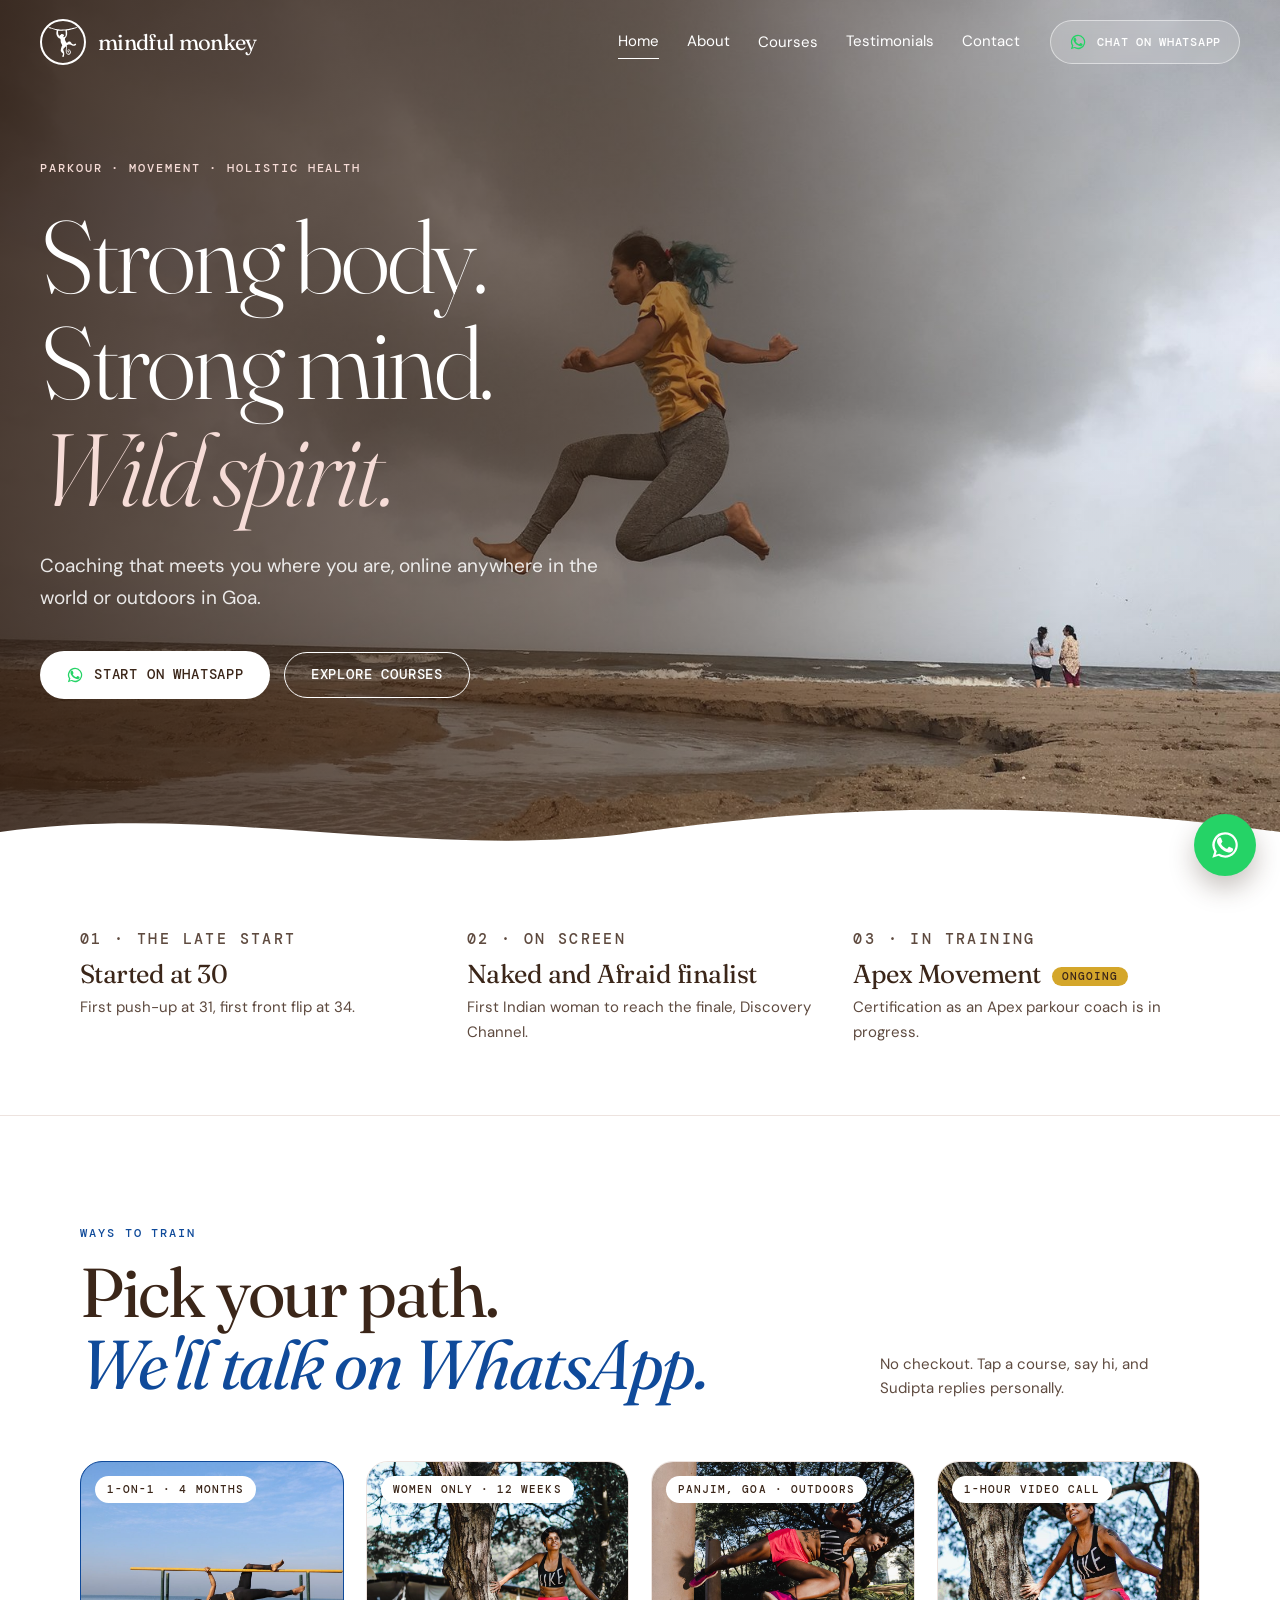
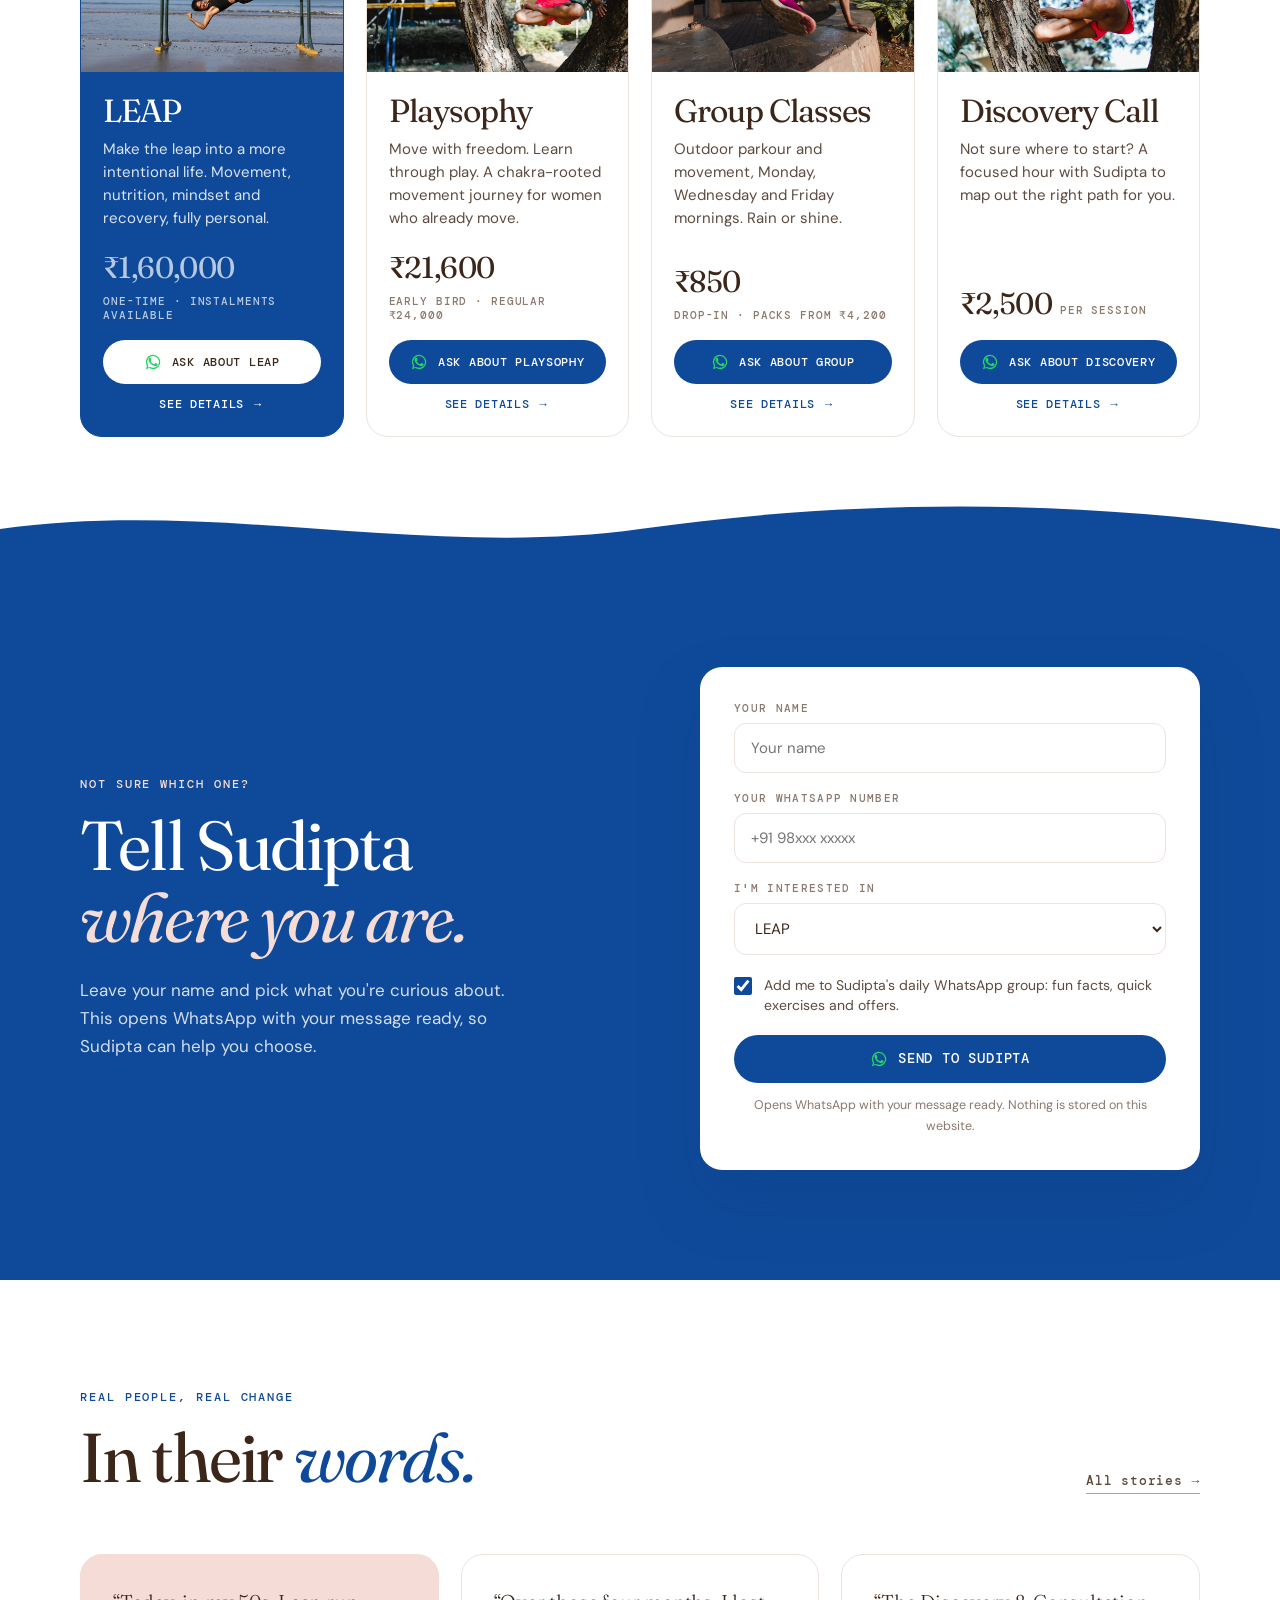
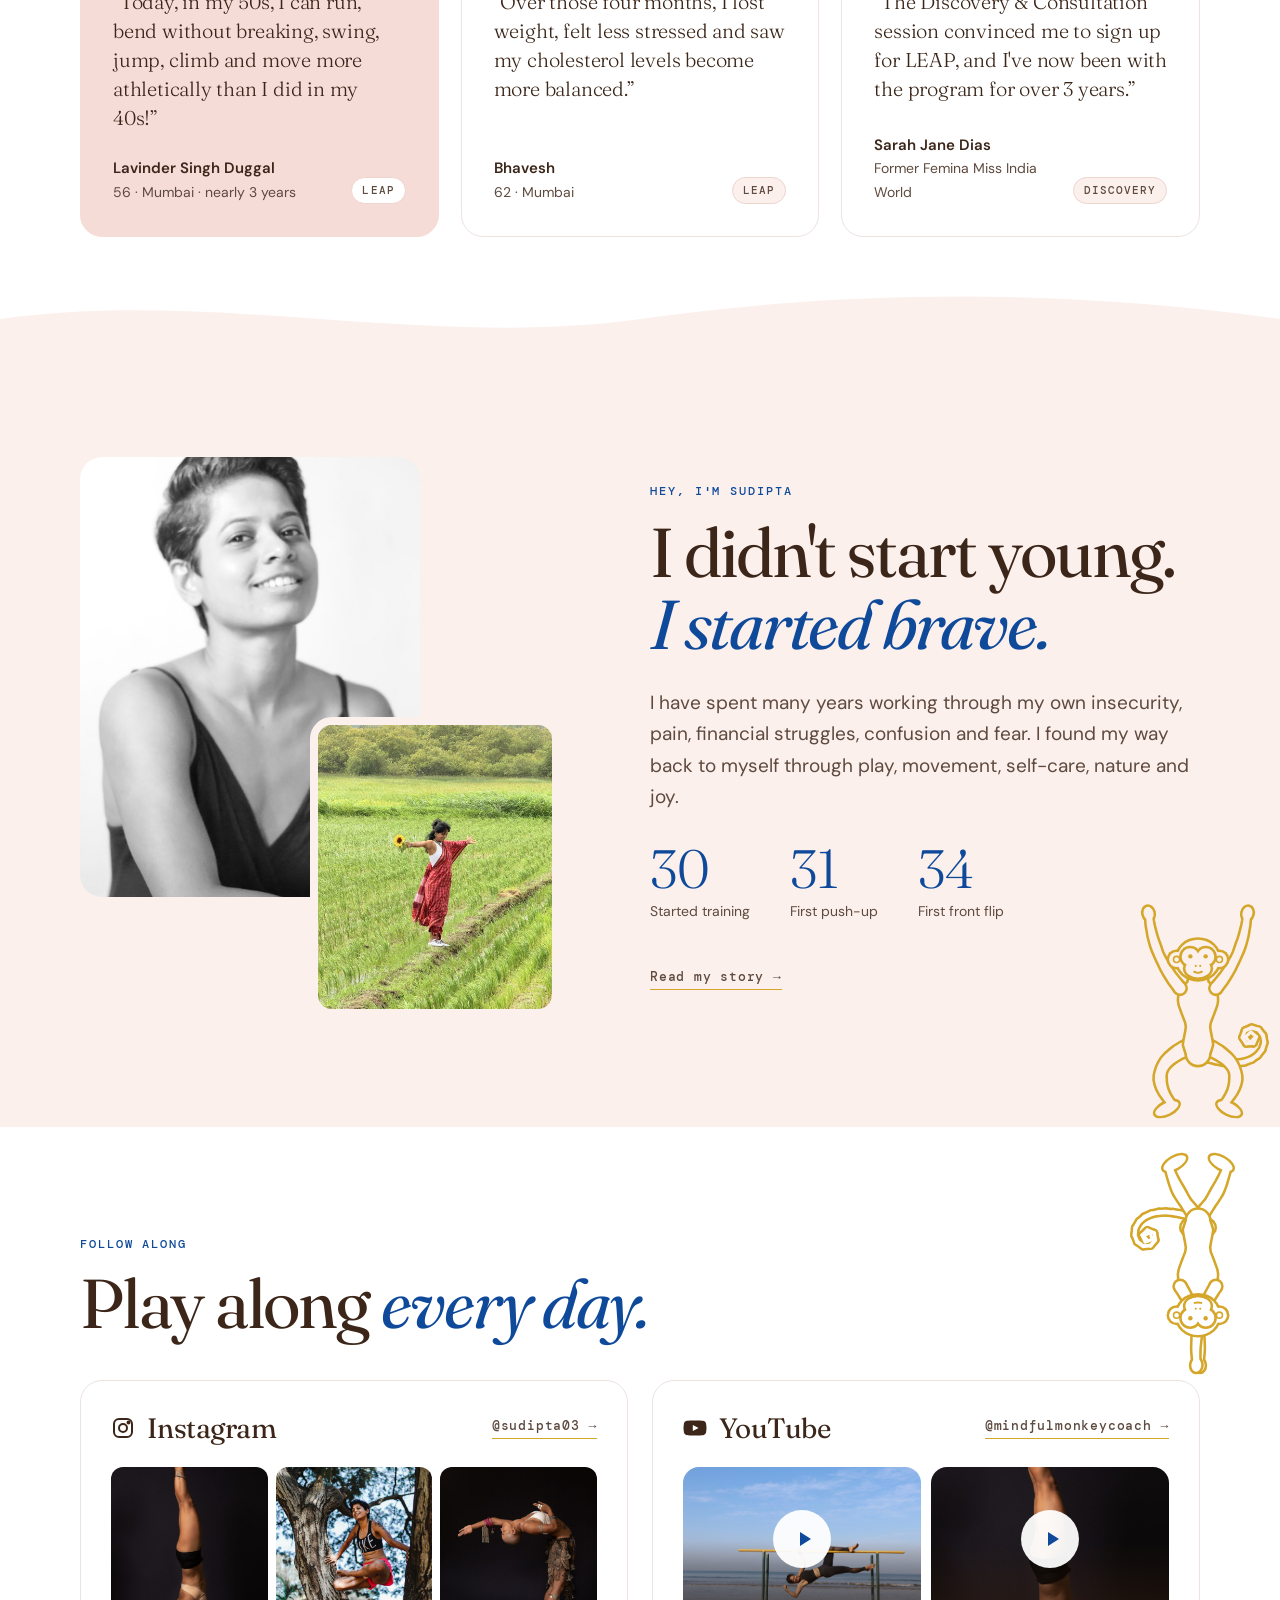
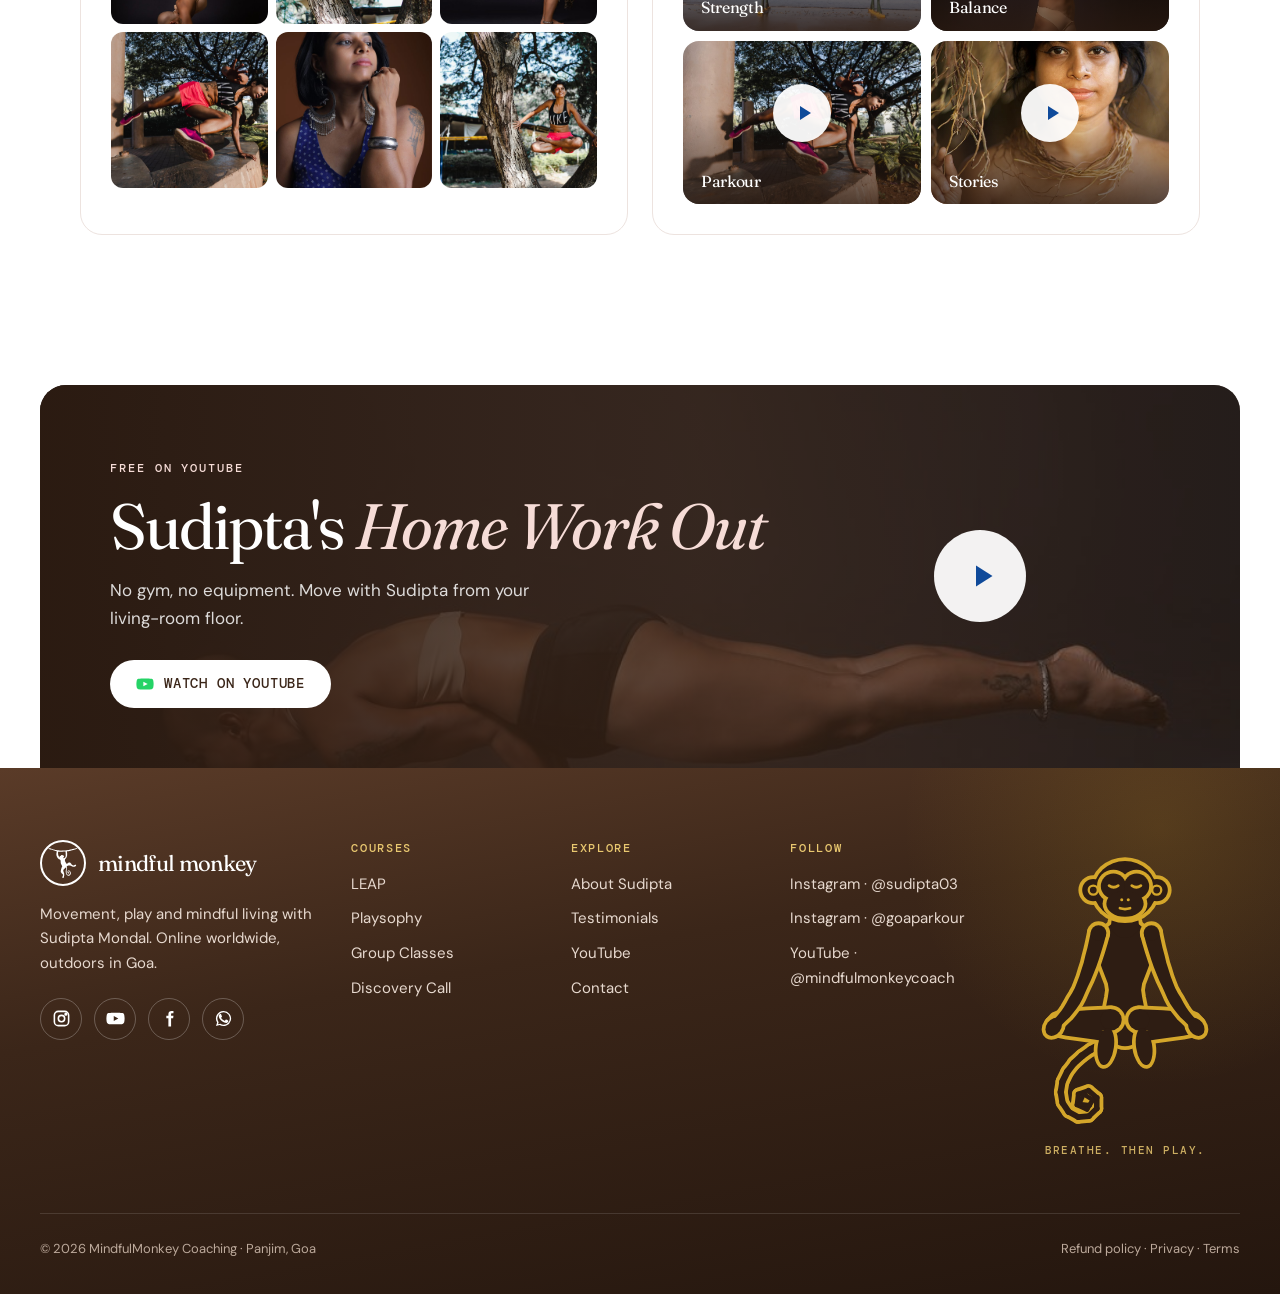
==== index.html @ f1cf1569 "Mindful Monkey v5 preview Co-Authored-By: Claude Opus 5.5 <noreply@anthropic.com>" ====
<!doctype html>
<html lang="en">
<head>
<meta charset="utf-8">
<meta name="robots" content="noindex, nofollow">
<meta name="viewport" content="width=device-width, initial-scale=1">
<title>Mindful Monkey · Parkour and holistic coaching with Sudipta Mondal</title>
<meta name="description" content="Parkour, movement and holistic health coaching with Sudipta Mondal. LEAP, Playsophy, Goa group classes and Discovery calls, all booked on WhatsApp.">
<meta property="og:title" content="Mindful Monkey · Parkour and holistic coaching with Sudipta Mondal">
<meta property="og:description" content="Parkour, movement and holistic health coaching with Sudipta Mondal. LEAP, Playsophy, Goa group classes and Discovery calls, all booked on WhatsApp.">
<meta property="og:image" content="https://mindfulmonkeycoach.com/images/hero-storm-jump.jpg">
<meta name="theme-color" content="#0F4A9A">
<link rel="icon" href="images/logo-blue.jpg">
<link rel="preconnect" href="https://fonts.googleapis.com"><link rel="preconnect" href="https://fonts.gstatic.com" crossorigin>
<link href="https://fonts.googleapis.com/css2?family=DM+Mono:wght@400;500&family=DM+Sans:opsz,wght@9..40,400;9..40,500;9..40,600&family=Fraunces:ital,opsz,wght@0,9..144,300;0,9..144,400;0,9..144,500;1,9..144,300;1,9..144,400&display=swap" rel="stylesheet">
<link rel="stylesheet" href="css/site.css">
</head>
<body>
<svg width="0" height="0" style="position:absolute" aria-hidden="true"><symbol id="mk" viewBox="0 0 183.0 187.2"><path fill-rule="evenodd" d="M0.4,0.1 0.0,0.5 0.0,1.1 0.6,1.9 1.1,3.5 2.0,4.9 3.0,5.8 4.6,6.6 5.6,6.9 6.5,7.5 9.1,8.1 10.2,8.8 15.0,9.0 16.4,9.4 20.0,9.8 21.6,10.6 23.0,10.9 24.8,11.6 27.0,12.0 28.2,12.8 29.1,12.9 30.5,13.5 32.8,13.9 34.2,15.0 35.8,15.5 37.9,15.8 39.4,16.6 40.9,17.1 41.8,17.8 43.4,18.1 44.4,18.8 49.0,19.4 50.6,20.1 52.1,21.4 52.0,24.2 51.4,26.8 51.0,30.6 50.4,32.4 50.1,35.9 50.1,43.1 50.4,45.6 51.5,47.9 52.2,51.2 53.4,53.5 54.0,54.1 54.5,55.4 55.2,56.4 55.5,57.5 56.1,58.5 56.2,59.4 57.0,60.5 57.4,61.8 58.0,62.8 59.8,64.2 60.2,64.9 60.4,65.5 63.1,67.6 64.0,67.8 64.6,68.1 66.2,69.9 67.9,70.6 69.1,70.9 70.1,71.6 71.5,72.1 73.6,73.9 75.9,76.4 76.9,80.5 76.9,86.5 77.1,87.4 77.2,92.5 77.8,93.9 78.2,96.6 78.9,97.5 79.4,99.8 80.0,100.2 80.4,101.5 81.1,102.2 81.4,103.6 82.0,104.8 82.1,105.6 83.0,106.6 83.4,107.6 84.0,108.1 84.2,109.5 86.1,112.5 86.5,114.1 86.5,115.0 85.9,116.0 85.9,116.5 85.4,117.2 85.1,118.4 84.5,119.0 84.0,120.5 83.4,121.0 82.9,122.6 82.1,123.9 81.9,126.2 81.2,127.5 80.9,129.1 80.4,129.9 80.1,132.4 79.2,134.2 78.9,137.0 78.2,138.1 78.1,141.6 77.5,144.0 77.5,147.4 78.1,150.8 79.1,152.8 81.2,154.9 82.6,157.5 84.0,158.9 86.8,160.9 87.4,161.8 89.2,163.4 91.0,165.9 91.2,167.1 91.0,171.6 90.2,172.9 90.1,174.1 89.4,175.2 89.0,176.6 88.5,177.2 88.2,178.8 87.4,181.2 87.4,183.8 88.2,185.6 89.6,186.8 90.5,187.1 91.8,187.2 94.0,186.6 96.2,184.6 97.2,182.6 97.8,179.8 97.9,176.4 99.0,172.9 99.1,160.1 98.4,158.9 98.1,155.9 97.4,154.6 97.1,153.4 96.2,152.1 95.2,149.2 95.1,148.1 94.4,147.1 94.2,145.9 93.5,144.6 93.5,144.0 93.0,142.6 93.4,138.9 94.0,138.0 94.2,137.0 95.4,134.9 100.8,129.5 101.8,128.1 104.1,126.2 106.5,123.2 108.8,121.8 109.2,121.8 109.6,122.1 109.8,123.0 110.2,123.9 110.2,125.1 111.0,126.5 111.0,127.5 110.5,129.8 110.0,136.8 109.2,138.0 109.0,142.5 108.5,143.9 108.6,149.6 109.2,153.0 109.5,156.8 110.2,159.2 111.2,160.4 111.4,161.2 112.4,163.8 114.0,166.6 115.2,167.8 115.9,168.0 117.5,169.6 120.2,171.6 122.4,172.1 123.4,172.8 128.2,173.2 132.5,171.9 134.0,171.0 137.0,167.5 139.1,164.1 140.1,161.5 140.5,156.0 140.1,153.2 139.2,151.5 139.0,150.1 138.4,149.1 138.0,147.9 137.4,146.9 135.1,144.9 134.1,143.0 133.1,142.0 131.5,141.5 131.1,141.0 130.1,140.8 129.0,139.9 126.6,140.1 123.5,141.1 120.4,144.9 120.2,146.5 119.6,148.0 119.5,150.2 120.1,153.5 121.2,155.5 122.4,156.8 125.5,158.9 128.0,158.8 129.9,157.6 130.6,155.5 130.6,154.2 129.9,153.0 129.0,152.6 127.8,152.5 125.6,151.6 124.1,150.4 123.5,149.4 123.2,148.1 123.6,146.4 125.5,144.9 126.5,144.4 127.9,144.2 129.1,144.8 131.4,146.2 132.9,148.1 133.8,149.9 133.9,150.6 134.4,151.6 135.1,152.4 135.9,154.1 135.9,155.5 135.0,159.8 134.2,161.1 133.9,162.5 132.4,164.4 131.0,165.6 127.1,167.5 125.1,167.8 123.6,167.6 118.6,164.8 117.4,163.5 114.2,157.8 114.0,143.4 114.4,136.0 115.0,134.6 115.0,129.5 115.5,124.5 115.5,120.6 115.0,115.1 116.0,113.9 116.4,112.6 117.5,111.6 121.1,110.9 122.4,110.0 124.5,109.6 125.9,109.0 128.4,108.8 133.0,109.0 135.4,109.8 136.9,109.9 138.4,110.8 139.9,111.0 141.2,111.8 142.2,111.9 143.4,112.5 144.5,112.8 145.4,113.8 146.4,114.0 147.5,114.8 150.0,115.1 152.9,116.6 154.8,116.9 156.2,117.5 161.1,117.6 162.2,117.0 164.0,116.9 165.0,116.5 165.8,115.9 166.9,115.8 167.5,115.1 169.1,114.6 169.5,114.1 171.5,112.8 173.1,110.6 173.1,106.2 172.4,105.1 171.5,104.6 171.1,104.1 168.4,103.9 167.0,104.6 165.2,105.0 164.9,105.5 163.5,106.0 163.0,106.5 161.9,107.0 161.1,107.8 160.4,107.9 159.5,108.4 157.2,108.8 154.1,108.6 152.9,107.8 151.8,107.5 151.1,106.8 150.1,106.5 148.2,104.9 147.4,104.8 146.1,103.8 145.5,102.5 145.1,100.9 142.5,97.9 142.1,96.9 140.8,95.4 139.5,94.6 136.9,91.6 135.8,90.9 133.4,90.8 132.4,90.4 131.6,90.4 131.1,90.6 127.2,91.1 125.0,91.9 123.2,92.9 122.5,93.8 121.8,94.0 121.1,94.8 120.4,95.0 117.6,97.5 115.6,98.5 114.4,98.5 113.9,98.2 112.6,97.0 112.4,96.0 111.5,95.5 110.5,94.5 110.1,92.8 108.5,90.8 108.1,89.6 107.4,88.9 105.5,85.1 105.2,83.1 104.5,81.8 104.1,79.4 103.5,78.1 103.4,75.4 103.5,74.0 104.1,72.8 104.5,70.9 105.5,69.4 106.2,68.8 106.5,67.9 108.0,66.0 108.2,64.8 111.0,62.5 112.1,60.1 112.9,59.5 114.0,57.5 114.4,55.4 115.1,54.2 115.4,52.9 116.1,51.6 116.4,48.9 117.0,47.6 117.2,46.4 117.4,30.8 116.2,26.9 116.4,22.1 117.1,21.2 118.2,20.9 121.1,20.6 122.8,20.0 125.2,19.5 128.2,19.5 130.5,18.8 132.8,18.5 134.0,18.0 136.9,17.8 138.2,16.9 139.9,16.6 141.5,15.9 144.8,15.5 146.2,14.8 148.2,14.5 149.4,14.0 151.6,13.6 152.8,13.0 154.9,12.5 156.4,11.8 161.6,10.8 163.1,9.9 165.0,9.8 166.2,9.0 167.9,8.8 168.9,8.0 170.9,7.6 171.6,7.1 173.5,6.8 174.6,6.1 176.5,5.9 179.4,3.8 181.6,3.5 182.8,2.5 183.0,1.9 182.9,1.2 181.5,0.6 179.5,0.5 178.2,0.6 176.0,1.6 171.2,1.9 170.1,2.5 167.2,2.9 165.9,3.6 163.2,3.9 161.4,4.8 158.1,5.0 154.5,5.9 152.1,6.9 145.5,7.9 143.5,8.6 140.8,8.9 138.9,9.6 136.2,10.0 134.2,10.9 131.4,11.1 130.5,11.6 128.2,12.1 126.5,12.1 124.8,12.6 120.0,13.1 118.2,13.6 111.0,14.0 107.4,14.9 98.9,15.6 92.1,15.6 83.4,16.0 80.0,16.4 71.9,15.6 69.9,15.2 66.5,15.1 65.0,14.6 62.8,14.5 61.2,14.0 54.2,13.6 49.9,13.0 45.6,12.8 43.5,11.9 40.4,11.4 38.9,10.6 37.2,10.5 36.1,9.9 34.1,9.8 30.5,8.9 28.9,7.9 24.9,6.8 23.5,5.9 22.1,5.6 20.9,4.9 18.5,4.5 17.6,4.0 15.4,3.5 12.0,2.1 8.8,1.6 7.6,1.0 5.4,0.8 3.4,0.0ZM106.9,22.5 107.2,23.0 107.5,24.5 107.4,27.8 108.1,30.6 108.2,46.8 107.1,55.5 106.2,57.1 102.1,60.6 101.4,60.9 100.6,61.9 99.5,62.5 98.6,62.6 96.9,63.4 94.6,63.2 94.0,62.8 93.9,61.4 94.1,61.0 94.1,59.1 94.4,58.4 95.1,57.1 95.9,56.6 96.2,55.9 97.1,55.1 98.1,53.5 98.2,50.9 98.0,49.1 97.0,47.9 92.5,46.8 91.1,45.9 90.1,45.6 89.6,45.0 88.6,44.5 88.0,43.9 86.8,43.8 85.9,43.4 82.5,43.0 81.4,43.6 80.1,44.9 79.0,46.6 78.2,47.2 76.4,49.6 75.0,50.5 72.5,50.9 71.4,51.5 70.5,53.2 70.4,54.6 70.9,55.1 71.1,56.2 72.0,57.6 73.5,58.6 73.8,59.2 74.4,59.8 74.2,60.0 73.8,60.0 72.4,59.4 71.6,58.6 71.0,58.4 66.2,53.6 65.4,52.2 65.0,51.0 64.4,50.2 64.1,48.8 63.1,47.2 62.6,47.0 62.0,46.1 61.8,43.0 61.2,41.2 61.1,36.9 60.6,33.1 60.6,31.8 60.9,31.2 60.6,26.6 61.4,24.1 62.2,23.0 62.9,22.8 72.2,23.0 86.9,23.0 97.0,22.6 98.4,22.0 100.2,22.4 106.0,22.1Z"/></symbol></svg><header class="site-header over"><div class="wrap">
<a class="brand" href="index.html" aria-label="Mindful Monkey home"><span class="badge"><svg viewBox="0 0 183 187.2" aria-hidden="true"><use href="#mk"/></svg></span> mindful monkey</a>
<nav class="links" aria-label="Main">
<a href="index.html" class="on">Home</a><a href="about.html">About</a>
<span class="has-sub"><a href="courses.html">Courses</a><span class="sub">
<a href="online-coaching/leap.html">LEAP · 1-on-1</a><a href="online-coaching/playsophy.html">Playsophy · women only</a><a href="group-classes.html">Group Classes · Goa</a><a href="discovery.html">Discovery Call</a><a href="online-coaching/compare.html">Compare LEAP and Playsophy</a></span></span>
<a href="testimonials.html">Testimonials</a><a href="contact.html">Contact</a>
</nav>
<a class="btn btn-blue hdr-cta" href="https://wa.me/919711013282?text=Hi%20Sudipta%2C%20I%20would%20like%20to%20know%20more%20about%20your%20coaching" target="_blank" rel="noopener"><svg viewBox="0 0 24 24" fill="currentColor" aria-hidden="true"><path d="M17.47 14.38c-.3-.15-1.76-.87-2.04-.97-.27-.1-.47-.15-.67.15-.2.3-.77.97-.94 1.17-.17.2-.35.22-.65.07-.3-.15-1.25-.46-2.38-1.47-.88-.78-1.47-1.75-1.65-2.05-.17-.3-.02-.46.13-.61.13-.13.3-.35.45-.52.15-.17.2-.3.3-.5.1-.2.05-.37-.02-.52-.07-.15-.67-1.62-.92-2.22-.24-.58-.49-.5-.67-.51h-.57c-.2 0-.52.07-.79.37-.27.3-1.04 1.02-1.04 2.48s1.07 2.87 1.22 3.07c.15.2 2.1 3.2 5.08 4.49.71.31 1.26.49 1.69.63.71.23 1.36.2 1.87.12.57-.08 1.76-.72 2.01-1.42.25-.7.25-1.3.17-1.42-.07-.13-.27-.2-.57-.35zM12.04 2.5a9.5 9.5 0 0 0-8.1 14.5L2.5 21.5l4.63-1.4a9.5 9.5 0 1 0 4.9-17.6zm0 17.3a7.78 7.78 0 0 1-3.97-1.08l-.28-.17-2.75.84.82-2.68-.18-.28a7.83 7.83 0 1 1 6.36 3.37z"/></svg> Chat on WhatsApp</a>
<button class="menu-btn" aria-label="Open menu" aria-expanded="false"><span></span><span></span><span></span></button>
</div></header>
<a class="wa-float" href="https://wa.me/919711013282?text=Hi%20Sudipta%2C%20I%20would%20like%20to%20know%20more%20about%20your%20coaching" target="_blank" rel="noopener" aria-label="Chat with Sudipta on WhatsApp"><svg viewBox="0 0 24 24" fill="currentColor" aria-hidden="true"><path d="M17.47 14.38c-.3-.15-1.76-.87-2.04-.97-.27-.1-.47-.15-.67.15-.2.3-.77.97-.94 1.17-.17.2-.35.22-.65.07-.3-.15-1.25-.46-2.38-1.47-.88-.78-1.47-1.75-1.65-2.05-.17-.3-.02-.46.13-.61.13-.13.3-.35.45-.52.15-.17.2-.3.3-.5.1-.2.05-.37-.02-.52-.07-.15-.67-1.62-.92-2.22-.24-.58-.49-.5-.67-.51h-.57c-.2 0-.52.07-.79.37-.27.3-1.04 1.02-1.04 2.48s1.07 2.87 1.22 3.07c.15.2 2.1 3.2 5.08 4.49.71.31 1.26.49 1.69.63.71.23 1.36.2 1.87.12.57-.08 1.76-.72 2.01-1.42.25-.7.25-1.3.17-1.42-.07-.13-.27-.2-.57-.35zM12.04 2.5a9.5 9.5 0 0 0-8.1 14.5L2.5 21.5l4.63-1.4a9.5 9.5 0 1 0 4.9-17.6zm0 17.3a7.78 7.78 0 0 1-3.97-1.08l-.28-.17-2.75.84.82-2.68-.18-.28a7.83 7.83 0 1 1 6.36 3.37z"/></svg></a>
<main>

<section class="hero"><img src="images/hero-storm-jump.jpg" alt="Sudipta mid-jump on a stormy Goa beach">
<div class="wrap"><p class="eyebrow">Parkour · Movement · Holistic health</p>
<h1>Strong body.<br>Strong mind.<br><em>Wild spirit.</em></h1>
<p class="lede">Coaching that meets you where you are, online anywhere in the world or outdoors in Goa.</p>
<div class="row-btns"><a class="btn btn-white" href="https://wa.me/919711013282?text=Hi%20Sudipta%2C%20I%20am%20interested%20in%20your%20coaching" target="_blank" rel="noopener"><svg viewBox="0 0 24 24" fill="currentColor" aria-hidden="true"><path d="M17.47 14.38c-.3-.15-1.76-.87-2.04-.97-.27-.1-.47-.15-.67.15-.2.3-.77.97-.94 1.17-.17.2-.35.22-.65.07-.3-.15-1.25-.46-2.38-1.47-.88-.78-1.47-1.75-1.65-2.05-.17-.3-.02-.46.13-.61.13-.13.3-.35.45-.52.15-.17.2-.3.3-.5.1-.2.05-.37-.02-.52-.07-.15-.67-1.62-.92-2.22-.24-.58-.49-.5-.67-.51h-.57c-.2 0-.52.07-.79.37-.27.3-1.04 1.02-1.04 2.48s1.07 2.87 1.22 3.07c.15.2 2.1 3.2 5.08 4.49.71.31 1.26.49 1.69.63.71.23 1.36.2 1.87.12.57-.08 1.76-.72 2.01-1.42.25-.7.25-1.3.17-1.42-.07-.13-.27-.2-.57-.35zM12.04 2.5a9.5 9.5 0 0 0-8.1 14.5L2.5 21.5l4.63-1.4a9.5 9.5 0 1 0 4.9-17.6zm0 17.3a7.78 7.78 0 0 1-3.97-1.08l-.28-.17-2.75.84.82-2.68-.18-.28a7.83 7.83 0 1 1 6.36 3.37z"/></svg> Start on WhatsApp</a><a class="btn btn-line" href="courses.html">Explore courses</a></div></div>
</section>

<section class="creds wave-top"><svg class="wave" viewBox="0 0 1440 60" preserveAspectRatio="none" aria-hidden="true"><path d="M0 30 C240 0 480 60 720 30 S1200 0 1440 30 V60 H0Z" fill="#FFFFFF"/></svg><div class="wrap">
<div class="rv"><p class="eyebrow">01 · The late start</p><b>Started at 30</b><p>First push-up at 31, first front flip at 34.</p></div>
<div class="rv"><p class="eyebrow">02 · On screen</p><b>Naked and Afraid finalist</b><p>First Indian woman to reach the finale, Discovery Channel.</p></div>
<div class="rv"><p class="eyebrow">03 · In training</p><b>Apex Movement <span class="pill">Ongoing</span></b><p>Certification as an Apex parkour coach is in progress.</p></div>
</div></section>

<section class="sec" style="border-top:1px solid var(--line)"><div class="wrap">
<div class="head-row"><div><p class="eyebrow" style="margin-bottom:16px">Ways to train</p><h2 class="h2">Pick your path.<br><em>We'll talk on WhatsApp.</em></h2></div>
<p style="font-size:15px;max-width:320px">No checkout. Tap a course, say hi, and Sudipta replies personally.</p></div>
<div class="cards"><div class="card feat rv"><a class="ph" href="online-coaching/leap.html"><img src="images/leap-back-lever.jpg" alt="LEAP"><span class="tag">1-on-1 · 4 months</span></a>
<div class="bd"><h3><a href="online-coaching/leap.html">LEAP</a></h3><p class="d">Make the leap into a more intentional life. Movement, nutrition, mindset and recovery, fully personal.</p><div class="price"><b><span data-inr="160000">₹1,60,000</span></b><span>one-time · instalments available</span></div>
<a class="btn btn-blue" href="https://wa.me/919711013282?text=Hi%20I%20am%20interested%20in%20LEAP" target="_blank" rel="noopener"><svg viewBox="0 0 24 24" fill="currentColor" aria-hidden="true"><path d="M17.47 14.38c-.3-.15-1.76-.87-2.04-.97-.27-.1-.47-.15-.67.15-.2.3-.77.97-.94 1.17-.17.2-.35.22-.65.07-.3-.15-1.25-.46-2.38-1.47-.88-.78-1.47-1.75-1.65-2.05-.17-.3-.02-.46.13-.61.13-.13.3-.35.45-.52.15-.17.2-.3.3-.5.1-.2.05-.37-.02-.52-.07-.15-.67-1.62-.92-2.22-.24-.58-.49-.5-.67-.51h-.57c-.2 0-.52.07-.79.37-.27.3-1.04 1.02-1.04 2.48s1.07 2.87 1.22 3.07c.15.2 2.1 3.2 5.08 4.49.71.31 1.26.49 1.69.63.71.23 1.36.2 1.87.12.57-.08 1.76-.72 2.01-1.42.25-.7.25-1.3.17-1.42-.07-.13-.27-.2-.57-.35zM12.04 2.5a9.5 9.5 0 0 0-8.1 14.5L2.5 21.5l4.63-1.4a9.5 9.5 0 1 0 4.9-17.6zm0 17.3a7.78 7.78 0 0 1-3.97-1.08l-.28-.17-2.75.84.82-2.68-.18-.28a7.83 7.83 0 1 1 6.36 3.37z"/></svg> Ask about LEAP</a><a class="more" href="online-coaching/leap.html">See details →</a></div></div><div class="card rv"><a class="ph" href="online-coaching/playsophy.html"><img src="images/playsophy-tree.jpg" alt="Playsophy"><span class="tag">Women only · 12 weeks</span></a>
<div class="bd"><h3><a href="online-coaching/playsophy.html">Playsophy</a></h3><p class="d">Move with freedom. Learn through play. A chakra-rooted movement journey for women who already move.</p><div class="price"><b><span data-inr="21600">₹21,600</span></b><span>early bird · regular <span data-inr="24000">₹24,000</span></span></div>
<a class="btn btn-blue" href="https://wa.me/919711013282?text=Hi%20I%20am%20interested%20in%20Playsophy" target="_blank" rel="noopener"><svg viewBox="0 0 24 24" fill="currentColor" aria-hidden="true"><path d="M17.47 14.38c-.3-.15-1.76-.87-2.04-.97-.27-.1-.47-.15-.67.15-.2.3-.77.97-.94 1.17-.17.2-.35.22-.65.07-.3-.15-1.25-.46-2.38-1.47-.88-.78-1.47-1.75-1.65-2.05-.17-.3-.02-.46.13-.61.13-.13.3-.35.45-.52.15-.17.2-.3.3-.5.1-.2.05-.37-.02-.52-.07-.15-.67-1.62-.92-2.22-.24-.58-.49-.5-.67-.51h-.57c-.2 0-.52.07-.79.37-.27.3-1.04 1.02-1.04 2.48s1.07 2.87 1.22 3.07c.15.2 2.1 3.2 5.08 4.49.71.31 1.26.49 1.69.63.71.23 1.36.2 1.87.12.57-.08 1.76-.72 2.01-1.42.25-.7.25-1.3.17-1.42-.07-.13-.27-.2-.57-.35zM12.04 2.5a9.5 9.5 0 0 0-8.1 14.5L2.5 21.5l4.63-1.4a9.5 9.5 0 1 0 4.9-17.6zm0 17.3a7.78 7.78 0 0 1-3.97-1.08l-.28-.17-2.75.84.82-2.68-.18-.28a7.83 7.83 0 1 1 6.36 3.37z"/></svg> Ask about Playsophy</a><a class="more" href="online-coaching/playsophy.html">See details →</a></div></div><div class="card rv"><a class="ph" href="group-classes.html"><img src="images/groupclass-vault.jpg" alt="Group Classes"><span class="tag">Panjim, Goa · Outdoors</span></a>
<div class="bd"><h3><a href="group-classes.html">Group Classes</a></h3><p class="d">Outdoor parkour and movement, Monday, Wednesday and Friday mornings. Rain or shine.</p><div class="price"><b><span data-inr="850">₹850</span></b><span>drop-in · packs from <span data-inr="4200">₹4,200</span></span></div>
<a class="btn btn-blue" href="https://wa.me/919711013282?text=Hi%20I%20am%20interested%20in%20Group%20Classes" target="_blank" rel="noopener"><svg viewBox="0 0 24 24" fill="currentColor" aria-hidden="true"><path d="M17.47 14.38c-.3-.15-1.76-.87-2.04-.97-.27-.1-.47-.15-.67.15-.2.3-.77.97-.94 1.17-.17.2-.35.22-.65.07-.3-.15-1.25-.46-2.38-1.47-.88-.78-1.47-1.75-1.65-2.05-.17-.3-.02-.46.13-.61.13-.13.3-.35.45-.52.15-.17.2-.3.3-.5.1-.2.05-.37-.02-.52-.07-.15-.67-1.62-.92-2.22-.24-.58-.49-.5-.67-.51h-.57c-.2 0-.52.07-.79.37-.27.3-1.04 1.02-1.04 2.48s1.07 2.87 1.22 3.07c.15.2 2.1 3.2 5.08 4.49.71.31 1.26.49 1.69.63.71.23 1.36.2 1.87.12.57-.08 1.76-.72 2.01-1.42.25-.7.25-1.3.17-1.42-.07-.13-.27-.2-.57-.35zM12.04 2.5a9.5 9.5 0 0 0-8.1 14.5L2.5 21.5l4.63-1.4a9.5 9.5 0 1 0 4.9-17.6zm0 17.3a7.78 7.78 0 0 1-3.97-1.08l-.28-.17-2.75.84.82-2.68-.18-.28a7.83 7.83 0 1 1 6.36 3.37z"/></svg> Ask about Group</a><a class="more" href="group-classes.html">See details →</a></div></div><div class="card rv"><a class="ph" href="discovery.html"><img src="images/leap-tree-smile.jpg" alt="Discovery Call"><span class="tag">1-hour video call</span></a>
<div class="bd"><h3><a href="discovery.html">Discovery Call</a></h3><p class="d">Not sure where to start? A focused hour with Sudipta to map out the right path for you.</p><div class="price"><b><span data-inr="2500">₹2,500</span></b><span>per session</span></div>
<a class="btn btn-blue" href="https://wa.me/919711013282?text=Hi%20I%20am%20interested%20in%20Discovery%20Call" target="_blank" rel="noopener"><svg viewBox="0 0 24 24" fill="currentColor" aria-hidden="true"><path d="M17.47 14.38c-.3-.15-1.76-.87-2.04-.97-.27-.1-.47-.15-.67.15-.2.3-.77.97-.94 1.17-.17.2-.35.22-.65.07-.3-.15-1.25-.46-2.38-1.47-.88-.78-1.47-1.75-1.65-2.05-.17-.3-.02-.46.13-.61.13-.13.3-.35.45-.52.15-.17.2-.3.3-.5.1-.2.05-.37-.02-.52-.07-.15-.67-1.62-.92-2.22-.24-.58-.49-.5-.67-.51h-.57c-.2 0-.52.07-.79.37-.27.3-1.04 1.02-1.04 2.48s1.07 2.87 1.22 3.07c.15.2 2.1 3.2 5.08 4.49.71.31 1.26.49 1.69.63.71.23 1.36.2 1.87.12.57-.08 1.76-.72 2.01-1.42.25-.7.25-1.3.17-1.42-.07-.13-.27-.2-.57-.35zM12.04 2.5a9.5 9.5 0 0 0-8.1 14.5L2.5 21.5l4.63-1.4a9.5 9.5 0 1 0 4.9-17.6zm0 17.3a7.78 7.78 0 0 1-3.97-1.08l-.28-.17-2.75.84.82-2.68-.18-.28a7.83 7.83 0 1 1 6.36 3.37z"/></svg> Ask about Discovery</a><a class="more" href="discovery.html">See details →</a></div></div></div>
<p class="fx-note"></p>
</div></section>

<section class="sec form-band bg-blue wave-top"><svg class="wave" viewBox="0 0 1440 60" preserveAspectRatio="none" aria-hidden="true"><path d="M0 30 C240 0 480 60 720 30 S1200 0 1440 30 V60 H0Z" fill="#0F4A9A"/></svg><div class="wrap">
<div class="rv"><p class="eyebrow" style="margin-bottom:18px">Not sure which one?</p><h2 class="h2">Tell Sudipta<br><em>where you are.</em></h2>
<p class="l">Leave your name and pick what you're curious about. This opens WhatsApp with your message ready, so Sudipta can help you choose.</p></div>
<form class="form wa-form rv">
<label for="f-name">Your name</label><input id="f-name" type="text" name="name" placeholder="Your name" autocomplete="name">
<label for="f-phone">Your WhatsApp number</label><input id="f-phone" type="tel" name="phone" placeholder="+91 98xxx xxxxx" autocomplete="tel">
<label for="f-int">I'm interested in</label><select id="f-int" name="interest">
<option>LEAP</option><option>Playsophy</option><option>Group Classes in Goa</option><option>a Discovery Call</option><option>Not sure yet</option></select>
<label class="chk"><input type="checkbox" name="join" checked> Add me to Sudipta's daily WhatsApp group: fun facts, quick exercises and offers.</label>
<button class="btn btn-blue" type="submit"><svg viewBox="0 0 24 24" fill="currentColor" aria-hidden="true"><path d="M17.47 14.38c-.3-.15-1.76-.87-2.04-.97-.27-.1-.47-.15-.67.15-.2.3-.77.97-.94 1.17-.17.2-.35.22-.65.07-.3-.15-1.25-.46-2.38-1.47-.88-.78-1.47-1.75-1.65-2.05-.17-.3-.02-.46.13-.61.13-.13.3-.35.45-.52.15-.17.2-.3.3-.5.1-.2.05-.37-.02-.52-.07-.15-.67-1.62-.92-2.22-.24-.58-.49-.5-.67-.51h-.57c-.2 0-.52.07-.79.37-.27.3-1.04 1.02-1.04 2.48s1.07 2.87 1.22 3.07c.15.2 2.1 3.2 5.08 4.49.71.31 1.26.49 1.69.63.71.23 1.36.2 1.87.12.57-.08 1.76-.72 2.01-1.42.25-.7.25-1.3.17-1.42-.07-.13-.27-.2-.57-.35zM12.04 2.5a9.5 9.5 0 0 0-8.1 14.5L2.5 21.5l4.63-1.4a9.5 9.5 0 1 0 4.9-17.6zm0 17.3a7.78 7.78 0 0 1-3.97-1.08l-.28-.17-2.75.84.82-2.68-.18-.28a7.83 7.83 0 1 1 6.36 3.37z"/></svg> Send to Sudipta</button>
<small>Opens WhatsApp with your message ready. Nothing is stored on this website.</small>
</form>
</div></section>

<section class="sec"><div class="wrap">
<div class="head-row"><div><p class="eyebrow" style="margin-bottom:16px">Real people, real change</p><h2 class="h2">In their <em>words.</em></h2></div><a class="text-link" href="testimonials.html">All stories →</a></div>
<div class="tgrid"><div class="t hl rv"><q>“Today, in my 50s, I can run, bend without breaking, swing, jump, climb and move more athletically than I did in my 40s!”</q><div class="who"><div><b>Lavinder Singh Duggal</b>56 · Mumbai · nearly 3 years</div><span class="c">LEAP</span></div></div><div class="t rv"><q>“Over those four months, I lost weight, felt less stressed and saw my cholesterol levels become more balanced.”</q><div class="who"><div><b>Bhavesh</b>62 · Mumbai</div><span class="c">LEAP</span></div></div><div class="t rv"><q>“The Discovery & Consultation session convinced me to sign up for LEAP, and I've now been with the program for over 3 years.”</q><div class="who"><div><b>Sarah Jane Dias</b>Former Femina Miss India World</div><span class="c">Discovery</span></div></div></div>
</div></section>

<section class="sec bio bg-blush wave-top"><svg class="wave" viewBox="0 0 1440 60" preserveAspectRatio="none" aria-hidden="true"><path d="M0 30 C240 0 480 60 720 30 S1200 0 1440 30 V60 H0Z" fill="#FCF0ED"/></svg><div class="wrap">
<div class="ph"><img class="a" src="images/about-portrait.jpg" alt="Portrait of Sudipta Mondal"><img class="b" src="images/about-sunflower.jpg" alt="Sudipta in a Goa paddy field holding a sunflower"></div>
<div class="rv"><p class="eyebrow">Hey, I'm Sudipta</p><h2 class="h2">I didn't start young.<br><em>I started brave.</em></h2>
<p class="lede">I have spent many years working through my own insecurity, pain, financial struggles, confusion and fear. I found my way back to myself through play, movement, self-care, nature and joy.</p>
<div class="steps"><div><b>30</b><span>Started training</span></div><div><b>31</b><span>First push-up</span></div><div><b>34</b><span>First front flip</span></div></div>
<a class="text-link" href="about.html">Read my story →</a></div>
</div></section>

<section class="sec"><div class="wrap">
<p class="eyebrow" style="margin-bottom:16px">Follow along</p><h2 class="h2" style="margin-bottom:40px">Play along <em>every day.</em></h2>
<div class="sgrid">
<div class="sc rv"><div class="top"><b><svg viewBox="0 0 24 24" fill="none" stroke="currentColor" stroke-width="2" aria-hidden="true"><rect x="3" y="3" width="18" height="18" rx="5"/><circle cx="12" cy="12" r="4"/><circle cx="17.5" cy="6.5" r="1" fill="currentColor"/></svg> Instagram</b><a class="text-link" href="https://www.instagram.com/sudipta03/" target="_blank" rel="noopener">@sudipta03 →</a></div>
<div class="ig"><a href="https://www.instagram.com/sudipta03/" target="_blank" rel="noopener"><img src="images/about-headstand.jpg" alt=""></a><a href="https://www.instagram.com/sudipta03/" target="_blank" rel="noopener"><img src="images/leap-tree-smile.jpg" alt=""></a><a href="https://www.instagram.com/sudipta03/" target="_blank" rel="noopener"><img src="images/about-backbend.jpg" alt=""></a><a href="https://www.instagram.com/sudipta03/" target="_blank" rel="noopener"><img src="images/groupclass-vault.jpg" alt=""></a><a href="https://www.instagram.com/sudipta03/" target="_blank" rel="noopener"><img src="images/about-blue-dress.jpg" alt=""></a><a href="https://www.instagram.com/sudipta03/" target="_blank" rel="noopener"><img src="images/playsophy-tree.jpg" alt=""></a></div></div>
<div class="sc rv"><div class="top"><b><svg viewBox="0 0 24 24" fill="currentColor" aria-hidden="true"><path d="M23 7.2a3 3 0 0 0-2.1-2.1C19 4.6 12 4.6 12 4.6s-7 0-8.9.5A3 3 0 0 0 1 7.2 31 31 0 0 0 .5 12 31 31 0 0 0 1 16.8a3 3 0 0 0 2.1 2.1c1.9.5 8.9.5 8.9.5s7 0 8.9-.5a3 3 0 0 0 2.1-2.1 31 31 0 0 0 .5-4.8 31 31 0 0 0-.5-4.8ZM9.8 15.1V8.9L15.6 12l-5.8 3.1Z"/></svg> YouTube</b><a class="text-link" href="https://www.youtube.com/@mindfulmonkeycoach" target="_blank" rel="noopener">@mindfulmonkeycoach →</a></div>
<div class="ytl"><a class="vid" href="https://www.youtube.com/@mindfulmonkeycoach" target="_blank" rel="noopener" style="aspect-ratio:16/11"><img src="images/leap-back-lever.jpg" alt=""><span class="play"><svg viewBox="0 0 24 24" fill="currentColor" aria-hidden="true"><path d="M8 5v14l11-7z"/></svg></span><div class="cap" style="font-size:16px">Strength</div></a><a class="vid" href="https://www.youtube.com/@mindfulmonkeycoach" target="_blank" rel="noopener" style="aspect-ratio:16/11"><img src="images/about-headstand.jpg" alt=""><span class="play"><svg viewBox="0 0 24 24" fill="currentColor" aria-hidden="true"><path d="M8 5v14l11-7z"/></svg></span><div class="cap" style="font-size:16px">Balance</div></a><a class="vid" href="https://www.youtube.com/@mindfulmonkeycoach" target="_blank" rel="noopener" style="aspect-ratio:16/11"><img src="images/groupclass-vault.jpg" alt=""><span class="play"><svg viewBox="0 0 24 24" fill="currentColor" aria-hidden="true"><path d="M8 5v14l11-7z"/></svg></span><div class="cap" style="font-size:16px">Parkour</div></a><a class="vid" href="https://www.youtube.com/@mindfulmonkeycoach" target="_blank" rel="noopener" style="aspect-ratio:16/11"><img src="images/about-na-portrait.jpg" alt=""><span class="play"><svg viewBox="0 0 24 24" fill="currentColor" aria-hidden="true"><path d="M8 5v14l11-7z"/></svg></span><div class="cap" style="font-size:16px">Stories</div></a></div></div>
</div></div></section>
<section class="workout"><div class="wrap" style="max-width:1360px">
<a class="banner" href="https://www.youtube.com/@mindfulmonkeycoach" target="_blank" rel="noopener"><img src="images/about-plank.jpg" alt="Sudipta holding a plank on paralettes"><div class="inner">
<p class="eyebrow" style="margin-bottom:16px">Free on YouTube</p>
<h2>Sudipta's <em>Home Work Out</em></h2>
<p>No gym, no equipment. Move with Sudipta from your living-room floor.</p>
<span class="btn btn-white"><svg viewBox="0 0 24 24" fill="currentColor" aria-hidden="true"><path d="M23 7.2a3 3 0 0 0-2.1-2.1C19 4.6 12 4.6 12 4.6s-7 0-8.9.5A3 3 0 0 0 1 7.2 31 31 0 0 0 .5 12 31 31 0 0 0 1 16.8a3 3 0 0 0 2.1 2.1c1.9.5 8.9.5 8.9.5s7 0 8.9-.5a3 3 0 0 0 2.1-2.1 31 31 0 0 0 .5-4.8 31 31 0 0 0-.5-4.8ZM9.8 15.1V8.9L15.6 12l-5.8 3.1Z"/></svg> Watch on YouTube</span></div><span class="play"><svg viewBox="0 0 24 24" fill="currentColor" aria-hidden="true"><path d="M8 5v14l11-7z"/></svg></span></a>
</div></section>
</main>
<footer class="site-footer"><div class="wrap" style="max-width:1360px"><div class="fcols">
<div><a class="brand" href="index.html"><span class="badge"><svg viewBox="0 0 183 187.2" aria-hidden="true"><use href="#mk"/></svg></span> mindful monkey</a><p style="font-size:15px;max-width:300px">Movement, play and mindful living with Sudipta Mondal. Online worldwide, outdoors in Goa.</p>
<div class="soc"><a href="https://www.instagram.com/sudipta03/" target="_blank" rel="noopener" aria-label="Instagram"><svg viewBox="0 0 24 24" fill="none" stroke="currentColor" stroke-width="2" aria-hidden="true"><rect x="3" y="3" width="18" height="18" rx="5"/><circle cx="12" cy="12" r="4"/><circle cx="17.5" cy="6.5" r="1" fill="currentColor"/></svg></a><a href="https://www.youtube.com/@mindfulmonkeycoach" target="_blank" rel="noopener" aria-label="YouTube"><svg viewBox="0 0 24 24" fill="currentColor" aria-hidden="true"><path d="M23 7.2a3 3 0 0 0-2.1-2.1C19 4.6 12 4.6 12 4.6s-7 0-8.9.5A3 3 0 0 0 1 7.2 31 31 0 0 0 .5 12 31 31 0 0 0 1 16.8a3 3 0 0 0 2.1 2.1c1.9.5 8.9.5 8.9.5s7 0 8.9-.5a3 3 0 0 0 2.1-2.1 31 31 0 0 0 .5-4.8 31 31 0 0 0-.5-4.8ZM9.8 15.1V8.9L15.6 12l-5.8 3.1Z"/></svg></a><a href="https://www.facebook.com/sudiptababycool/" target="_blank" rel="noopener" aria-label="Facebook"><svg viewBox="0 0 24 24" fill="currentColor" aria-hidden="true"><path d="M14 8.5V6.8c0-.8.2-1.3 1.4-1.3H17V2.6c-.3 0-1.3-.1-2.4-.1-2.4 0-4 1.5-4 4.1v1.9H8v3.2h2.6V22H14v-10.3h2.6l.4-3.2H14Z"/></svg></a><a href="https://wa.me/919711013282?text=Hi%20Sudipta" target="_blank" rel="noopener" aria-label="WhatsApp"><svg viewBox="0 0 24 24" fill="currentColor" aria-hidden="true"><path d="M17.47 14.38c-.3-.15-1.76-.87-2.04-.97-.27-.1-.47-.15-.67.15-.2.3-.77.97-.94 1.17-.17.2-.35.22-.65.07-.3-.15-1.25-.46-2.38-1.47-.88-.78-1.47-1.75-1.65-2.05-.17-.3-.02-.46.13-.61.13-.13.3-.35.45-.52.15-.17.2-.3.3-.5.1-.2.05-.37-.02-.52-.07-.15-.67-1.62-.92-2.22-.24-.58-.49-.5-.67-.51h-.57c-.2 0-.52.07-.79.37-.27.3-1.04 1.02-1.04 2.48s1.07 2.87 1.22 3.07c.15.2 2.1 3.2 5.08 4.49.71.31 1.26.49 1.69.63.71.23 1.36.2 1.87.12.57-.08 1.76-.72 2.01-1.42.25-.7.25-1.3.17-1.42-.07-.13-.27-.2-.57-.35zM12.04 2.5a9.5 9.5 0 0 0-8.1 14.5L2.5 21.5l4.63-1.4a9.5 9.5 0 1 0 4.9-17.6zm0 17.3a7.78 7.78 0 0 1-3.97-1.08l-.28-.17-2.75.84.82-2.68-.18-.28a7.83 7.83 0 1 1 6.36 3.37z"/></svg></a></div></div>
<div><h4>Courses</h4><ul><li><a href="online-coaching/leap.html">LEAP</a></li><li><a href="online-coaching/playsophy.html">Playsophy</a></li><li><a href="group-classes.html">Group Classes</a></li><li><a href="discovery.html">Discovery Call</a></li></ul></div>
<div><h4>Explore</h4><ul><li><a href="about.html">About Sudipta</a></li><li><a href="testimonials.html">Testimonials</a></li><li><a href="https://www.youtube.com/@mindfulmonkeycoach" target="_blank" rel="noopener">YouTube</a></li><li><a href="contact.html">Contact</a></li></ul></div>
<div><h4>Follow</h4><ul><li><a href="https://www.instagram.com/sudipta03/" target="_blank" rel="noopener">Instagram · @sudipta03</a></li><li><a href="https://www.instagram.com/goaparkour/" target="_blank" rel="noopener">Instagram · @goaparkour</a></li><li><a href="https://www.youtube.com/@mindfulmonkeycoach" target="_blank" rel="noopener">YouTube · @mindfulmonkeycoach</a></li></ul></div>
<div class="mk-foot"><svg viewBox="-39.7 -72.4 79.4 118.6" aria-hidden="true"><path d="M6.0 2.0L2.0 3.5" stroke="#D4A62A" stroke-width="6.0" stroke-linecap="round" fill="none"/><path d="M2.0 3.5L-2.0 5.1" stroke="#D4A62A" stroke-width="5.9" stroke-linecap="round" fill="none"/><path d="M-2.0 5.1L-6.0 6.8" stroke="#D4A62A" stroke-width="5.9" stroke-linecap="round" fill="none"/><path d="M-6.0 6.8L-9.8 8.7" stroke="#D4A62A" stroke-width="5.8" stroke-linecap="round" fill="none"/><path d="M-9.8 8.7L-13.6 10.8" stroke="#D4A62A" stroke-width="5.8" stroke-linecap="round" fill="none"/><path d="M-13.6 10.8L-17.1 13.3" stroke="#D4A62A" stroke-width="5.7" stroke-linecap="round" fill="none"/><path d="M-17.1 13.3L-20.3 16.2" stroke="#D4A62A" stroke-width="5.7" stroke-linecap="round" fill="none"/><path d="M-20.3 16.2L-22.9 19.6" stroke="#D4A62A" stroke-width="5.6" stroke-linecap="round" fill="none"/><path d="M-22.9 19.6L-24.8 23.5" stroke="#D4A62A" stroke-width="5.6" stroke-linecap="round" fill="none"/><path d="M-24.8 23.5L-25.5 27.7" stroke="#D4A62A" stroke-width="5.5" stroke-linecap="round" fill="none"/><path d="M-25.5 27.7L-24.8 31.9" stroke="#D4A62A" stroke-width="5.5" stroke-linecap="round" fill="none"/><path d="M-24.8 31.9L-22.4 35.5" stroke="#D4A62A" stroke-width="5.4" stroke-linecap="round" fill="none"/><path d="M-22.4 35.5L-18.6 37.6" stroke="#D4A62A" stroke-width="5.3" stroke-linecap="round" fill="none"/><path d="M-18.6 37.6L-14.3 37.2" stroke="#D4A62A" stroke-width="5.3" stroke-linecap="round" fill="none"/><path d="M-14.3 37.2L-11.2 34.2" stroke="#D4A62A" stroke-width="5.2" stroke-linecap="round" fill="none"/><path d="M-11.2 34.2L-11.2 29.9" stroke="#D4A62A" stroke-width="5.2" stroke-linecap="round" fill="none"/><path d="M-11.2 29.9L-14.5 27.1" stroke="#D4A62A" stroke-width="5.1" stroke-linecap="round" fill="none"/><path d="M-14.5 27.1L-18.5 28.5" stroke="#D4A62A" stroke-width="5.1" stroke-linecap="round" fill="none"/><path d="M-18.5 28.5L-19.0 32.7" stroke="#D4A62A" stroke-width="5.0" stroke-linecap="round" fill="none"/><path d="M-19.0 32.7L-15.1 34.5" stroke="#D4A62A" stroke-width="5.0" stroke-linecap="round" fill="none"/><path d="M-15.1 34.5L-12.8 30.8" stroke="#D4A62A" stroke-width="4.9" stroke-linecap="round" fill="none"/><path d="M-12.8 30.8L-16.4 28.5" stroke="#D4A62A" stroke-width="4.8" stroke-linecap="round" fill="none"/><path d="M-16.4 28.5L-18.2 32.4" stroke="#D4A62A" stroke-width="4.8" stroke-linecap="round" fill="none"/><path d="M-18.2 32.4L-13.9 32.9" stroke="#D4A62A" stroke-width="4.7" stroke-linecap="round" fill="none"/><path d="M6.0 2.0L2.0 3.5" stroke="#2E1D13" stroke-width="3.0" stroke-linecap="round" fill="none"/><path d="M2.0 3.5L-2.0 5.1" stroke="#2E1D13" stroke-width="2.9" stroke-linecap="round" fill="none"/><path d="M-2.0 5.1L-6.0 6.8" stroke="#2E1D13" stroke-width="2.9" stroke-linecap="round" fill="none"/><path d="M-6.0 6.8L-9.8 8.7" stroke="#2E1D13" stroke-width="2.8" stroke-linecap="round" fill="none"/><path d="M-9.8 8.7L-13.6 10.8" stroke="#2E1D13" stroke-width="2.8" stroke-linecap="round" fill="none"/><path d="M-13.6 10.8L-17.1 13.3" stroke="#2E1D13" stroke-width="2.7" stroke-linecap="round" fill="none"/><path d="M-17.1 13.3L-20.3 16.2" stroke="#2E1D13" stroke-width="2.7" stroke-linecap="round" fill="none"/><path d="M-20.3 16.2L-22.9 19.6" stroke="#2E1D13" stroke-width="2.6" stroke-linecap="round" fill="none"/><path d="M-22.9 19.6L-24.8 23.5" stroke="#2E1D13" stroke-width="2.6" stroke-linecap="round" fill="none"/><path d="M-24.8 23.5L-25.5 27.7" stroke="#2E1D13" stroke-width="2.5" stroke-linecap="round" fill="none"/><path d="M-25.5 27.7L-24.8 31.9" stroke="#2E1D13" stroke-width="2.5" stroke-linecap="round" fill="none"/><path d="M-24.8 31.9L-22.4 35.5" stroke="#2E1D13" stroke-width="2.4" stroke-linecap="round" fill="none"/><path d="M-22.4 35.5L-18.6 37.6" stroke="#2E1D13" stroke-width="2.3" stroke-linecap="round" fill="none"/><path d="M-18.6 37.6L-14.3 37.2" stroke="#2E1D13" stroke-width="2.3" stroke-linecap="round" fill="none"/><path d="M-14.3 37.2L-11.2 34.2" stroke="#2E1D13" stroke-width="2.2" stroke-linecap="round" fill="none"/><path d="M-11.2 34.2L-11.2 29.9" stroke="#2E1D13" stroke-width="2.2" stroke-linecap="round" fill="none"/><path d="M-11.2 29.9L-14.5 27.1" stroke="#2E1D13" stroke-width="2.1" stroke-linecap="round" fill="none"/><path d="M-14.5 27.1L-18.5 28.5" stroke="#2E1D13" stroke-width="2.1" stroke-linecap="round" fill="none"/><path d="M-18.5 28.5L-19.0 32.7" stroke="#2E1D13" stroke-width="2.0" stroke-linecap="round" fill="none"/><path d="M-19.0 32.7L-15.1 34.5" stroke="#2E1D13" stroke-width="2.0" stroke-linecap="round" fill="none"/><path d="M-15.1 34.5L-12.8 30.8" stroke="#2E1D13" stroke-width="1.9" stroke-linecap="round" fill="none"/><path d="M-12.8 30.8L-16.4 28.5" stroke="#2E1D13" stroke-width="1.8" stroke-linecap="round" fill="none"/><path d="M-16.4 28.5L-18.2 32.4" stroke="#2E1D13" stroke-width="1.8" stroke-linecap="round" fill="none"/><path d="M-18.2 32.4L-13.9 32.9" stroke="#2E1D13" stroke-width="1.7" stroke-linecap="round" fill="none"/><path d="M6.5 3.0L7.4 0.4L8.2 -2.3L7.8 -4.9L7.3 -7.5L6.8 -10.1L6.4 -12.8L6.8 -15.4L7.8 -18.0L8.8 -20.6L9.8 -23.3L10.7 -25.9L11.1 -28.5L10.9 -31.1L10.6 -33.8L8.6 -36.4L5.5 -39.0L-5.5 -39.0L-8.6 -36.4L-10.6 -33.8L-10.9 -31.1L-11.1 -28.5L-10.7 -25.9L-9.8 -23.3L-8.8 -20.6L-7.8 -18.0L-6.8 -15.4L-6.4 -12.8L-6.8 -10.1L-7.3 -7.5L-7.8 -4.9L-8.2 -2.3L-7.4 0.4L-6.5 3.0Z" fill="#D4A62A" stroke="#D4A62A" stroke-width="3.0" stroke-linejoin="round"/><circle cx="0.0" cy="3.0" r="8.0" fill="#D4A62A"/><circle cx="0.0" cy="-39.0" r="7.0" fill="#D4A62A"/><path d="M6.5 3.0L7.4 0.4L8.2 -2.3L7.8 -4.9L7.3 -7.5L6.8 -10.1L6.4 -12.8L6.8 -15.4L7.8 -18.0L8.8 -20.6L9.8 -23.3L10.7 -25.9L11.1 -28.5L10.9 -31.1L10.6 -33.8L8.6 -36.4L5.5 -39.0L-5.5 -39.0L-8.6 -36.4L-10.6 -33.8L-10.9 -31.1L-11.1 -28.5L-10.7 -25.9L-9.8 -23.3L-8.8 -20.6L-7.8 -18.0L-6.8 -15.4L-6.4 -12.8L-6.8 -10.1L-7.3 -7.5L-7.8 -4.9L-8.2 -2.3L-7.4 0.4L-6.5 3.0Z" fill="#2E1D13"/><circle cx="0.0" cy="3.0" r="6.5" fill="#2E1D13"/><circle cx="0.0" cy="-39.0" r="5.5" fill="#2E1D13"/><path d="M-5.5 -5.2L-10.6 -5.0L-15.0 -4.8L-18.8 -4.5L-22.0 -4.1L-24.6 -3.7L-26.6 -3.2L-28.3 -2.5L-30.4 -0.2L-29.2 3.4L-27.6 4.4L-25.6 4.8L-23.2 5.3L-20.2 5.7L-16.6 6.2L-12.3 6.8L-7.4 7.6L-6.7 3.6L-11.6 2.7L-15.7 1.8L-19.1 0.9L-21.9 -0.0L-23.9 -0.8L-25.1 -1.5L-25.2 -1.4L-24.5 1.2L-25.8 2.8L-25.3 2.9L-23.8 2.8L-21.5 2.8L-18.5 2.8L-14.9 2.9L-10.5 3.0L-5.5 3.2Z" fill="#D4A62A" stroke="#D4A62A" stroke-width="3.0" stroke-linejoin="round"/><circle cx="-5.5" cy="-1.0" r="5.7" fill="#D4A62A"/><circle cx="-7.1" cy="5.6" r="3.5" fill="#D4A62A"/><ellipse cx="-7.6" cy="9.6" rx="8.9" ry="4.7" transform="rotate(278.0 -7.6 9.6)" fill="#D4A62A"/><path d="M-5.5 -5.2L-10.6 -5.0L-15.0 -4.8L-18.8 -4.5L-22.0 -4.1L-24.6 -3.7L-26.6 -3.2L-28.3 -2.5L-30.4 -0.2L-29.2 3.4L-27.6 4.4L-25.6 4.8L-23.2 5.3L-20.2 5.7L-16.6 6.2L-12.3 6.8L-7.4 7.6L-6.7 3.6L-11.6 2.7L-15.7 1.8L-19.1 0.9L-21.9 -0.0L-23.9 -0.8L-25.1 -1.5L-25.2 -1.4L-24.5 1.2L-25.8 2.8L-25.3 2.9L-23.8 2.8L-21.5 2.8L-18.5 2.8L-14.9 2.9L-10.5 3.0L-5.5 3.2Z" fill="#2E1D13"/><circle cx="-5.5" cy="-1.0" r="4.2" fill="#2E1D13"/><circle cx="-7.1" cy="5.6" r="2.0" fill="#2E1D13"/><ellipse cx="-7.6" cy="9.6" rx="7.4" ry="3.2" transform="rotate(278.0 -7.6 9.6)" fill="#2E1D13"/><path d="M5.5 3.2L10.5 3.0L14.9 2.9L18.5 2.8L21.5 2.8L23.8 2.8L25.3 2.9L25.8 2.8L24.5 1.2L25.2 -1.4L25.1 -1.5L23.9 -0.8L21.9 -0.0L19.1 0.9L15.7 1.8L11.6 2.7L6.7 3.6L7.4 7.6L12.3 6.8L16.6 6.2L20.2 5.7L23.2 5.3L25.6 4.8L27.6 4.4L29.2 3.4L30.4 -0.2L28.3 -2.5L26.6 -3.2L24.6 -3.7L22.0 -4.1L18.8 -4.5L15.0 -4.8L10.6 -5.0L5.5 -5.2Z" fill="#D4A62A" stroke="#D4A62A" stroke-width="3.0" stroke-linejoin="round"/><circle cx="5.5" cy="-1.0" r="5.7" fill="#D4A62A"/><circle cx="7.1" cy="5.6" r="3.5" fill="#D4A62A"/><ellipse cx="7.6" cy="9.6" rx="8.9" ry="4.7" transform="rotate(262.0 7.6 9.6)" fill="#D4A62A"/><path d="M5.5 3.2L10.5 3.0L14.9 2.9L18.5 2.8L21.5 2.8L23.8 2.8L25.3 2.9L25.8 2.8L24.5 1.2L25.2 -1.4L25.1 -1.5L23.9 -0.8L21.9 -0.0L19.1 0.9L15.7 1.8L11.6 2.7L6.7 3.6L7.4 7.6L12.3 6.8L16.6 6.2L20.2 5.7L23.2 5.3L25.6 4.8L27.6 4.4L29.2 3.4L30.4 -0.2L28.3 -2.5L26.6 -3.2L24.6 -3.7L22.0 -4.1L18.8 -4.5L15.0 -4.8L10.6 -5.0L5.5 -5.2Z" fill="#2E1D13"/><circle cx="5.5" cy="-1.0" r="4.2" fill="#2E1D13"/><circle cx="7.1" cy="5.6" r="2.0" fill="#2E1D13"/><ellipse cx="7.6" cy="9.6" rx="7.4" ry="3.2" transform="rotate(262.0 7.6 9.6)" fill="#2E1D13"/><circle cx="-12.6" cy="-52.5" r="5.9" fill="#D4A62A"/><circle cx="12.6" cy="-52.5" r="5.9" fill="#D4A62A"/><ellipse cx="0.0" cy="-52.5" rx="13.9" ry="13.1" transform="rotate(0.0 0.0 -52.5)" fill="#D4A62A"/><circle cx="-12.6" cy="-52.5" r="4.4" fill="#2E1D13"/><circle cx="12.6" cy="-52.5" r="4.4" fill="#2E1D13"/><ellipse cx="0.0" cy="-52.5" rx="12.4" ry="11.6" transform="rotate(0.0 0.0 -52.5)" fill="#2E1D13"/><circle cx="-4.6" cy="-54.1" r="6.5" fill="#D4A62A"/><circle cx="4.6" cy="-54.1" r="6.5" fill="#D4A62A"/><ellipse cx="0.0" cy="-47.1" rx="8.9" ry="6.7" transform="rotate(0.0 0.0 -47.1)" fill="#D4A62A"/><circle cx="-4.6" cy="-54.1" r="5.0" fill="#2E1D13"/><circle cx="4.6" cy="-54.1" r="5.0" fill="#2E1D13"/><ellipse cx="0.0" cy="-47.1" rx="7.4" ry="5.2" transform="rotate(0.0 0.0 -47.1)" fill="#2E1D13"/><path d="M-13.5 -36.2L-14.2 -32.8L-14.9 -29.6L-15.7 -26.6L-16.4 -23.7L-17.3 -20.9L-18.1 -18.3L-19.0 -15.9L-19.9 -13.6L-21.0 -11.6L-22.2 -9.7L-23.2 -7.8L-24.2 -6.1L-25.2 -4.6L-26.3 -3.2L-27.4 -1.9L-28.5 -0.8L-26.4 1.9L-24.9 0.7L-23.5 -0.6L-22.0 -2.0L-20.7 -3.6L-19.3 -5.4L-18.0 -7.3L-16.9 -9.4L-15.9 -11.7L-14.8 -14.1L-13.6 -16.6L-12.5 -19.3L-11.4 -22.1L-10.4 -25.0L-9.4 -28.1L-8.4 -31.4L-7.5 -34.8Z" fill="#D4A62A" stroke="#D4A62A" stroke-width="3.0" stroke-linejoin="round"/><circle cx="-10.5" cy="-35.5" r="4.6" fill="#D4A62A"/><circle cx="-27.4" cy="0.5" r="3.2" fill="#D4A62A"/><ellipse cx="-28.3" cy="1.8" rx="4.4" ry="5.4" transform="rotate(-144.2 -28.3 1.8)" fill="#D4A62A"/><path d="M-13.5 -36.2L-14.2 -32.8L-14.9 -29.6L-15.7 -26.6L-16.4 -23.7L-17.3 -20.9L-18.1 -18.3L-19.0 -15.9L-19.9 -13.6L-21.0 -11.6L-22.2 -9.7L-23.2 -7.8L-24.2 -6.1L-25.2 -4.6L-26.3 -3.2L-27.4 -1.9L-28.5 -0.8L-26.4 1.9L-24.9 0.7L-23.5 -0.6L-22.0 -2.0L-20.7 -3.6L-19.3 -5.4L-18.0 -7.3L-16.9 -9.4L-15.9 -11.7L-14.8 -14.1L-13.6 -16.6L-12.5 -19.3L-11.4 -22.1L-10.4 -25.0L-9.4 -28.1L-8.4 -31.4L-7.5 -34.8Z" fill="#2E1D13"/><circle cx="-10.5" cy="-35.5" r="3.1" fill="#2E1D13"/><circle cx="-27.4" cy="0.5" r="1.7" fill="#2E1D13"/><ellipse cx="-28.3" cy="1.8" rx="2.9" ry="3.9" transform="rotate(-144.2 -28.3 1.8)" fill="#2E1D13"/><path d="M7.5 -34.8L8.4 -31.4L9.4 -28.1L10.4 -25.0L11.4 -22.1L12.5 -19.3L13.6 -16.6L14.8 -14.1L15.9 -11.7L16.9 -9.4L18.0 -7.3L19.3 -5.4L20.7 -3.6L22.0 -2.0L23.5 -0.6L24.9 0.7L26.4 1.9L28.5 -0.8L27.4 -1.9L26.3 -3.2L25.2 -4.6L24.2 -6.1L23.2 -7.8L22.2 -9.7L21.0 -11.6L19.9 -13.6L19.0 -15.9L18.1 -18.3L17.3 -20.9L16.4 -23.7L15.7 -26.6L14.9 -29.6L14.2 -32.8L13.5 -36.2Z" fill="#D4A62A" stroke="#D4A62A" stroke-width="3.0" stroke-linejoin="round"/><circle cx="10.5" cy="-35.5" r="4.6" fill="#D4A62A"/><circle cx="27.4" cy="0.5" r="3.2" fill="#D4A62A"/><ellipse cx="28.3" cy="1.8" rx="4.4" ry="5.4" transform="rotate(144.2 28.3 1.8)" fill="#D4A62A"/><path d="M7.5 -34.8L8.4 -31.4L9.4 -28.1L10.4 -25.0L11.4 -22.1L12.5 -19.3L13.6 -16.6L14.8 -14.1L15.9 -11.7L16.9 -9.4L18.0 -7.3L19.3 -5.4L20.7 -3.6L22.0 -2.0L23.5 -0.6L24.9 0.7L26.4 1.9L28.5 -0.8L27.4 -1.9L26.3 -3.2L25.2 -4.6L24.2 -6.1L23.2 -7.8L22.2 -9.7L21.0 -11.6L19.9 -13.6L19.0 -15.9L18.1 -18.3L17.3 -20.9L16.4 -23.7L15.7 -26.6L14.9 -29.6L14.2 -32.8L13.5 -36.2Z" fill="#2E1D13"/><circle cx="10.5" cy="-35.5" r="3.1" fill="#2E1D13"/><circle cx="27.4" cy="0.5" r="1.7" fill="#2E1D13"/><ellipse cx="28.3" cy="1.8" rx="2.9" ry="3.9" transform="rotate(144.2 28.3 1.8)" fill="#2E1D13"/><circle cx="-12.6" cy="-52.5" r="1.8" fill="none" stroke="#D4A62A" stroke-width="0.9"/><circle cx="12.6" cy="-52.5" r="1.8" fill="none" stroke="#D4A62A" stroke-width="0.9"/><path d="M-6.3 -54.3q1.8 1.3 3.6 0" stroke="#D4A62A" stroke-width="1.1" fill="none" stroke-linecap="round" transform="rotate(0.0 -4.5 -54.3)"/><path d="M2.7 -54.3q1.8 1.3 3.6 0" stroke="#D4A62A" stroke-width="1.1" fill="none" stroke-linecap="round" transform="rotate(0.0 4.5 -54.3)"/><circle cx="-1.3" cy="-48.7" r="0.6" fill="#D4A62A"/><circle cx="1.3" cy="-48.7" r="0.6" fill="#D4A62A"/><path d="M-2.0 -45.3q2.0 0.6 4.0 0" stroke="#D4A62A" stroke-width="1.1" fill="none" stroke-linecap="round" transform="rotate(0.0 0.0 -45.3)"/></svg><small>Breathe. Then play.</small></div>
</div><div class="base"><span>© 2026 MindfulMonkey Coaching · Panjim, Goa</span><span><a href="refund-policy.html">Refund policy</a> · <a href="privacy-policy.html">Privacy</a> · <a href="terms.html">Terms</a></span></div></div></footer>
<script src="js/site.js"></script>
<script src="js/rig.js"></script>
<script src="js/monkeys.js"></script>
</body>
</html>
---- css/site.css ----
/* Mindful Monkey site, v5 palette.
   Primary: logo blue + white. Accent background: blush pink. Headings + dark sections: dark brown.
   Monkey outline: gold. Footer: dark-brown gradient. Fonts: Fraunces / DM Sans / DM Mono. */
:root{
  --blue:#0F4A9A; --blue-2:#0B3B7D; --blue-soft:#EAF1FB;
  --white:#FFFFFF;
  --blush:#F6DCD7; --blush-soft:#FCF0ED; --blush-line:#EFD3CD;
  --brown:#3B2619; --brown-2:#5B3D2A; --brown-text:#5E4A3F; --brown-mute:#8C786C;
  --gold:#D4A62A; --gold-soft:#E9C870;
  --wa:#25D366; --line:#EDE3DF;
  --maxw:1200px; --gut:40px;
}
*{box-sizing:border-box}
html{overflow-x:hidden;scroll-behavior:smooth}
body{margin:0;background:var(--white);color:var(--brown-text);font:400 17px/1.65 "DM Sans",system-ui,sans-serif;overflow-x:hidden;-webkit-font-smoothing:antialiased}
img{max-width:100%;display:block}
a{color:inherit;text-decoration:none}
p{margin:0}
h1,h2,h3,h4{font-family:Fraunces,Georgia,serif;font-weight:400;letter-spacing:-.03em;line-height:1.04;margin:0;color:var(--brown)}
h1 em,h2 em,h3 em{font-style:italic;color:var(--blue)}
.wrap{max-width:var(--maxw);margin:0 auto;padding:0 var(--gut);position:relative}
.eyebrow{font:500 12px/1.3 "DM Mono",monospace;letter-spacing:.16em;text-transform:uppercase;color:var(--blue)}
.lede{font-size:19px;color:var(--brown-text);max-width:560px}
section{position:relative}
.sec{padding:110px 0}
.bg-blush{background:var(--blush-soft)}
.bg-blush-2{background:var(--blush)}
.bg-blue{background:var(--blue);color:#fff}
.bg-brown{background:var(--brown);color:#fff}
.bg-blue h2,.bg-blue h3,.bg-brown h2,.bg-brown h3{color:#fff}
.bg-blue h2 em,.bg-brown h2 em{color:var(--blush)}
.bg-blue .eyebrow,.bg-brown .eyebrow{color:var(--blush)}
.h2{font-size:clamp(40px,5.4vw,72px)}
.center{text-align:center}

/* wavy top edge: the section draws a wave in its own colour above itself */
.wave-top>.wave{position:absolute;left:0;top:-58px;width:100%;height:60px;display:block;pointer-events:none;z-index:2}

/* buttons */
.btn{display:inline-flex;align-items:center;justify-content:center;gap:10px;padding:15px 26px;border-radius:999px;font:500 13.5px/1 "DM Mono",monospace;letter-spacing:.06em;text-transform:uppercase;border:0;cursor:pointer;white-space:nowrap;transition:transform .2s,box-shadow .2s,background .2s}
.btn:hover{transform:translateY(-2px);box-shadow:0 10px 22px rgba(59,38,25,.18)}
.btn svg{width:18px;height:18px;flex:none}
.btn-blue{background:var(--blue);color:#fff}
.btn-blue svg{color:var(--wa)}
.btn-white{background:#fff;color:var(--brown)}
.btn-white svg{color:var(--wa)}
.btn-line{border:1.5px solid currentColor;background:transparent}
.text-link{font:500 13px "DM Mono",monospace;letter-spacing:.06em;border-bottom:1.5px solid var(--gold);padding-bottom:4px;display:inline-flex;gap:8px;align-items:center}
.text-link svg{width:18px;height:18px}

/* header */
.site-header{position:fixed;inset:0 0 auto 0;z-index:50;transition:background .3s,box-shadow .3s,color .3s;color:var(--brown);background:rgba(255,255,255,.96);box-shadow:0 1px 0 var(--line)}
.site-header.over{background:transparent;box-shadow:none;color:#fff}
.site-header .wrap{display:flex;align-items:center;gap:30px;height:84px;max-width:1360px}
.brand{display:flex;align-items:center;gap:12px;font:400 22px Fraunces;letter-spacing:-.03em;color:var(--blue)}
.site-header.over .brand{color:#fff}
.badge{width:46px;height:46px;border-radius:50%;border:2px solid currentColor;display:grid;place-items:center;flex:none}
.badge svg{width:30px;height:30px;fill:currentColor}
.links{display:flex;gap:28px;margin-left:auto;font-size:15px;align-items:center}
.links a{padding:4px 0;border-bottom:1.5px solid transparent}
.links a:hover,.links a.on{border-bottom-color:currentColor}
.site-header .btn{padding:12px 18px;font-size:12px}
.site-header.over .btn-blue{background:rgba(255,255,255,.16);backdrop-filter:blur(6px);border:1px solid rgba(255,255,255,.5)}
.menu-btn{display:none;margin-left:auto;background:none;border:0;color:inherit;width:44px;height:44px;cursor:pointer;padding:10px}
.menu-btn span{display:block;height:2px;background:currentColor;margin:6px 0;border-radius:2px}
.has-sub{position:relative}
.sub{position:absolute;top:100%;left:-18px;min-width:220px;background:#fff;color:var(--brown);border-radius:16px;box-shadow:0 18px 40px rgba(59,38,25,.16);padding:10px;display:none}
.sub a{display:block;padding:10px 12px;border-radius:10px;border:0!important}
.sub a:hover{background:var(--blush-soft)}
.has-sub:hover .sub,.has-sub:focus-within .sub{display:block}

/* floating whatsapp */
.wa-float{position:fixed;right:24px;bottom:24px;z-index:60;width:62px;height:62px;border-radius:50%;background:var(--wa);color:#fff;display:grid;place-items:center;box-shadow:0 12px 26px rgba(59,38,25,.28);transition:transform .2s}
.wa-float:hover{transform:scale(1.07)}
.wa-float svg{width:32px;height:32px}

/* hero (home) */
.hero{min-height:860px;position:relative;overflow:hidden;color:#fff;background:var(--brown);display:flex;align-items:center}
.hero>img{position:absolute;inset:0;width:100%;height:100%;object-fit:cover;object-position:center 30%}
.hero:after{content:"";position:absolute;inset:0;z-index:1;background:linear-gradient(100deg,rgba(43,26,16,.88) 0%,rgba(59,38,25,.55) 46%,rgba(15,74,154,.08) 82%)}
.hero .wrap{z-index:3;padding-top:120px;padding-bottom:120px;max-width:1360px;width:100%}
.hero h1{color:#fff;font-size:clamp(54px,8vw,108px);font-weight:300;max-width:780px}
.hero h1 em{color:var(--blush)}
.hero .lede{color:rgba(255,255,255,.88);margin:28px 0 38px}
.hero .eyebrow{color:var(--blush);margin-bottom:26px}
.row-btns{display:flex;gap:14px;align-items:center;flex-wrap:wrap}
.hero .btn-line{color:#fff}

/* page hero (inner pages) */
.phero{padding:170px 0 90px}
.phero h1{font-size:clamp(52px,8vw,112px);font-weight:300;margin:20px 0 24px}
.phero .grid{display:grid;grid-template-columns:1fr 1fr;gap:70px;align-items:center}
.phero .im{border-radius:26px;overflow:hidden;aspect-ratio:4/5;max-height:640px}
.phero .im img{width:100%;height:100%;object-fit:cover}
.meta{display:flex;gap:36px;flex-wrap:wrap;margin:30px 0 34px}
.meta span{display:block;font:500 11px "DM Mono";letter-spacing:.12em;text-transform:uppercase;color:var(--brown-mute);margin-bottom:6px}
.meta b{font:400 24px Fraunces;letter-spacing:-.02em;color:var(--brown);font-weight:400}

/* credentials strip */
.creds{padding:70px 0}
.creds .wrap{display:grid;grid-template-columns:repeat(3,1fr);gap:40px}
.creds b{display:block;font:400 26px/1.15 Fraunces;letter-spacing:-.02em;margin:10px 0 6px;color:var(--brown);font-weight:400}
.creds p{color:var(--brown-text);font-size:15px}
.pill{display:inline-block;background:var(--gold);color:var(--brown);border-radius:999px;padding:3px 10px;font:500 10.5px "DM Mono";letter-spacing:.1em;text-transform:uppercase;vertical-align:middle;margin-left:6px}

/* course cards */
.head-row{display:flex;justify-content:space-between;align-items:end;gap:30px;margin-bottom:60px;flex-wrap:wrap}
.cards{display:grid;grid-template-columns:repeat(4,1fr);gap:22px}
.card{background:#fff;border-radius:22px;overflow:hidden;border:1px solid var(--line);display:flex;flex-direction:column;transition:transform .25s,box-shadow .25s}
.card:hover{transform:translateY(-4px);box-shadow:0 20px 40px rgba(59,38,25,.12)}
.card .ph{position:relative;height:210px}
.card .ph img{width:100%;height:100%;object-fit:cover}
.tag{position:absolute;left:14px;top:14px;background:#fff;color:var(--brown);border-radius:999px;padding:7px 12px;font:500 10.5px "DM Mono";letter-spacing:.1em;text-transform:uppercase}
.card .bd{padding:22px 22px 24px;display:flex;flex-direction:column;flex:1}
.card h3{font-size:32px;margin-bottom:10px}
.card p.d{font-size:15px;line-height:1.55;flex:1}
.price{display:flex;align-items:baseline;gap:8px;margin:18px 0;flex-wrap:wrap}
.price b{font:400 30px Fraunces;letter-spacing:-.02em;color:var(--brown);font-weight:400;white-space:nowrap}
.price span{font:500 11px "DM Mono";letter-spacing:.08em;text-transform:uppercase;color:var(--brown-mute)}
.card .btn{padding:13px 16px;font-size:12px}
.card .more{font:500 12px "DM Mono";letter-spacing:.06em;text-transform:uppercase;color:var(--blue);text-align:center;margin-top:12px}
.card.feat{background:var(--blue);border-color:var(--blue);color:rgba(255,255,255,.85)}
.card.feat h3,.card.feat .price b{color:#fff}
.card.feat .price span{color:rgba(255,255,255,.7)}
.card.feat .btn-blue{background:#fff;color:var(--brown)}
.card.feat .more{color:#fff}
.fx-note{font-size:13px;color:var(--brown-mute);margin-top:10px}

/* form band */
.form-band .wrap{display:grid;grid-template-columns:1fr 500px;gap:80px;align-items:center}
.form-band p.l{color:rgba(255,255,255,.82);margin:22px 0 0;max-width:430px}
.form{background:#fff;color:var(--brown);border-radius:22px;padding:34px;box-shadow:0 30px 60px rgba(11,59,125,.25)}
.form label{display:block;font:500 11px "DM Mono";letter-spacing:.12em;text-transform:uppercase;color:var(--brown-mute);margin-bottom:8px}
.form input[type=text],.form input[type=tel],.form select{width:100%;border:1px solid var(--line);background:#fff;border-radius:12px;padding:14px 16px;font:400 15px "DM Sans";color:var(--brown);margin-bottom:18px;outline:none}
.form input:focus,.form select:focus{border-color:var(--blue)}
.form .chk{display:flex;gap:12px;align-items:flex-start;font:400 14px/1.45 "DM Sans";letter-spacing:0;text-transform:none;color:var(--brown-text);margin:2px 0 20px;cursor:pointer}
.form .chk input{width:18px;height:18px;margin:2px 0 0;accent-color:var(--blue);flex:none}
.form .btn{width:100%}
.form small{display:block;text-align:center;color:var(--brown-mute);font-size:12.5px;margin-top:12px}

/* testimonials */
.tgrid{display:grid;grid-template-columns:repeat(3,1fr);gap:22px}
.t{background:#fff;border:1px solid var(--line);border-radius:22px;padding:32px;display:flex;flex-direction:column}
.t q{display:block;font:300 20px/1.45 Fraunces;letter-spacing:-.01em;quotes:none;color:var(--brown);flex:1}
.t .who{display:flex;justify-content:space-between;align-items:end;gap:12px;margin-top:24px;font-size:14px}
.t .who b{display:block;color:var(--brown);font-weight:600;font-size:15px}
.t .c{font:500 10.5px "DM Mono";letter-spacing:.1em;text-transform:uppercase;border:1px solid var(--blush-line);background:var(--blush-soft);border-radius:999px;padding:6px 10px;white-space:nowrap}
.t.hl{background:var(--blush);border-color:var(--blush)}
.t.hl .c{background:#fff}

/* bio */
.bio .wrap{display:grid;grid-template-columns:480px 1fr;gap:90px;align-items:center}
.bio .ph{position:relative;height:560px}
.bio .ph img{position:absolute;object-fit:cover;border-radius:22px}
.bio .ph .a{left:0;top:0;width:340px;height:440px}
.bio .ph .b{right:0;bottom:0;width:250px;height:300px;border:8px solid var(--blush-soft)}
.bio h2{margin:18px 0 26px}
.steps{display:flex;gap:40px;margin:30px 0 36px;flex-wrap:wrap}
.steps b{display:block;font:300 54px/1 Fraunces;color:var(--blue)}
.steps span{font-size:14px}

/* social */
.sgrid{display:grid;grid-template-columns:1fr 1fr;gap:24px}
.sc{border-radius:22px;padding:30px;background:#fff;border:1px solid var(--line)}
.sc .top{display:flex;justify-content:space-between;align-items:center;margin-bottom:22px;gap:10px;flex-wrap:wrap}
.sc .top b{font:400 28px Fraunces;letter-spacing:-.02em;display:flex;gap:12px;align-items:center;color:var(--brown);font-weight:400}
.sc .top b svg{width:24px;height:24px}
.ig{display:grid;grid-template-columns:repeat(3,1fr);gap:8px}
.ig a{display:block;border-radius:12px;overflow:hidden}
.ig img{width:100%;aspect-ratio:1;object-fit:cover;transition:transform .4s}
.ig a:hover img{transform:scale(1.05)}
.ytl{display:grid;grid-template-columns:1fr 1fr;gap:10px}

/* video tiles */
.vid{position:relative;border-radius:16px;overflow:hidden;aspect-ratio:16/10;background:var(--blush);display:block}
.vid img{width:100%;height:100%;object-fit:cover;transition:transform .4s}
.vid:hover img{transform:scale(1.04)}
.vid:after{content:"";position:absolute;inset:0;background:linear-gradient(180deg,transparent 45%,rgba(43,26,16,.78))}
.vid .cap{position:absolute;left:18px;bottom:14px;right:18px;z-index:2;color:#fff;font:400 20px/1.15 Fraunces;letter-spacing:-.02em}
.vid .cap small{display:block;font:500 11px "DM Mono";letter-spacing:.12em;text-transform:uppercase;opacity:.85;margin-bottom:6px}
.play{position:absolute;z-index:2;left:50%;top:44%;transform:translate(-50%,-50%);width:58px;height:58px;border-radius:50%;background:rgba(255,255,255,.94);color:var(--blue);display:grid;place-items:center;padding-left:4px}
.play svg{width:24px;height:24px}
.yt-grid{display:grid;grid-template-columns:1.4fr 1fr 1fr;gap:22px}
.yt-sub svg{color:#C4302B}

/* courses page rows */
.crow{display:grid;grid-template-columns:540px 1fr;gap:70px;align-items:center;padding:70px 0;border-top:1px solid var(--line)}
.crow:first-child{border-top:0}
.crow.r{grid-template-columns:1fr 540px}
.crow.r .im{order:2}
.crow .im{height:420px;border-radius:22px;overflow:hidden;position:relative}
.crow .im img{width:100%;height:100%;object-fit:cover}
.crow h2{font-size:clamp(44px,5vw,68px);margin:0 0 16px}
.crow .l{font-size:18px;max-width:520px}
.dots{padding:0;margin:24px 0;display:grid;grid-template-columns:1fr 1fr;gap:10px 26px;max-width:580px}
.dots li{list-style:none;font-size:15px;padding-left:22px;position:relative}
.dots li:before{content:"";position:absolute;left:0;top:8px;width:10px;height:10px;border-radius:50%;border:2px solid var(--gold)}
.crow .bot{display:flex;align-items:center;gap:26px;flex-wrap:wrap}
.crow .price{margin:0}
.crow .price b{font-size:38px}

/* feature grid (pillars) */
.igrid{display:grid;grid-template-columns:repeat(4,1fr);gap:22px}
.igrid>div{background:#fff;border-radius:22px;padding:30px;border:1px solid var(--blush-line)}
.igrid span{font:500 12px "DM Mono";color:var(--blue);letter-spacing:.1em}
.igrid h3{font-size:30px;margin:16px 0 12px}
.igrid p{font-size:15px}

/* fit list */
.fit .wrap{display:grid;grid-template-columns:1fr 1fr;gap:80px;align-items:start}
.fit ul.big{padding:0;margin:26px 0 0}
.fit ul.big li{list-style:none;padding:18px 0;border-top:1px solid var(--line);font:300 22px/1.35 Fraunces;letter-spacing:-.01em;color:var(--brown)}
.callout{background:var(--blush);border-radius:18px;padding:20px 24px;color:var(--brown);margin-top:26px;font-size:16px}

/* price table */
.ptable{width:100%;border-collapse:separate;border-spacing:0;background:#fff;border-radius:20px;overflow:hidden;border:1px solid var(--line)}
.ptable th,.ptable td{padding:18px 22px;text-align:left;border-bottom:1px solid var(--line);vertical-align:top}
.ptable tr:last-child td{border-bottom:0}
.ptable th{font:500 11px "DM Mono";letter-spacing:.12em;text-transform:uppercase;color:var(--brown-mute);background:var(--blush-soft)}
.ptable td b{font:400 22px Fraunces;color:var(--brown);font-weight:400;white-space:nowrap}
.pbox{display:grid;grid-template-columns:1fr 1fr;gap:60px;align-items:center}

/* FAQ */
.faq{border-top:1px solid var(--line)}
.faq:last-child{border-bottom:1px solid var(--line)}
.faq summary{list-style:none;cursor:pointer;padding:22px 40px 22px 0;font:400 22px/1.3 Fraunces;letter-spacing:-.01em;color:var(--brown);position:relative}
.faq summary::-webkit-details-marker{display:none}
.faq summary:after{content:"+";position:absolute;right:4px;top:18px;font:300 30px DM Sans;color:var(--blue);transition:transform .2s}
.faq[open] summary:after{transform:rotate(45deg)}
.faq p{padding:0 0 22px;max-width:760px}
.narrow{max-width:860px;margin:0 auto}

/* big quote */
.bigq q{display:block;font:300 clamp(28px,3.4vw,44px)/1.28 Fraunces;letter-spacing:-.025em;max-width:980px;margin:0 auto 26px;quotes:none;color:var(--brown)}

/* about: story */
.story .wrap{display:grid;grid-template-columns:380px 1fr;gap:90px}
.story .txt p{font-size:19px;margin-bottom:22px;max-width:640px;color:var(--brown)}
.story .txt p.k{font:300 30px/1.3 Fraunces;letter-spacing:-.015em;color:var(--blue)}
.sig{font:italic 400 34px Fraunces;color:var(--brown);margin-top:8px}
.tl{margin-top:40px;border-left:1.5px solid var(--blush-line);padding-left:34px}
.tl div{position:relative;margin-bottom:22px}
.tl div:before{content:"";position:absolute;left:-41px;top:9px;width:12px;height:12px;border-radius:50%;background:var(--gold)}
.tl b{font:400 28px Fraunces;letter-spacing:-.02em;margin-right:14px;color:var(--brown);font-weight:400}

/* about: bubbles */
.method .wrap{display:grid;grid-template-columns:500px 1fr;gap:40px;align-items:center}
.orbit{position:relative;height:660px}
.orbit .ring{position:absolute;left:50%;top:50%;transform:translate(-50%,-50%);border:1px dashed var(--blush-line);border-radius:50%;pointer-events:none}
.orbit .me{position:absolute;left:50%;top:50%;width:290px;height:290px;transform:translate(-50%,-50%);border-radius:50%;overflow:hidden;border:10px solid var(--blush);box-shadow:0 24px 50px rgba(59,38,25,.18)}
.orbit .me img{width:100%;height:100%;object-fit:cover}
.bub{position:absolute;--s:calc(var(--d) * var(--k,1));width:var(--s);height:var(--s);margin:calc(var(--s) / -2) 0 0 calc(var(--s) / -2);border-radius:50%;display:grid;place-items:center;text-align:center;padding:10px;cursor:pointer;
  background:radial-gradient(circle at 32% 28%,#fff 0%,rgba(255,255,255,.75) 18%,rgba(246,220,215,.9) 60%,rgba(239,200,192,.95) 100%);
  box-shadow:inset -6px -10px 18px rgba(212,140,130,.25),inset 6px 8px 14px rgba(255,255,255,.9),0 12px 26px rgba(59,38,25,.12);
  font:500 13px/1.2 "DM Mono";letter-spacing:.02em;color:var(--brown);transition:box-shadow .25s,background .25s,color .25s;will-change:transform;user-select:none}
.bub.blue{background:radial-gradient(circle at 32% 28%,#6E9BDA 0%,#1F5BAE 45%,var(--blue) 100%);color:#fff;box-shadow:inset -6px -10px 18px rgba(0,0,0,.18),inset 6px 8px 14px rgba(255,255,255,.25),0 12px 26px rgba(15,74,154,.25)}
.bub:hover,.bub.open{box-shadow:0 0 0 4px var(--gold),0 16px 30px rgba(59,38,25,.2)}
.bub .tip{position:absolute;left:50%;bottom:calc(100% + 12px);transform:translateX(-50%) translateY(6px);width:220px;background:var(--brown);color:#fff;border-radius:14px;padding:12px 14px;font:400 13.5px/1.45 "DM Sans";letter-spacing:0;opacity:0;pointer-events:none;transition:opacity .2s,transform .2s;z-index:5}
.bub.open .tip{opacity:1;transform:translateX(-50%) translateY(0)}

/* about: philosophy */
.pr{display:grid;grid-template-columns:repeat(4,1fr);border-top:1px solid rgba(255,255,255,.2);margin-top:60px}
.pr div{padding:30px 26px 0 0}
.pr span{font:500 12px "DM Mono";color:var(--gold-soft);letter-spacing:.1em}
.pr h3{font-size:28px;margin:14px 0 12px}
.pr p{font-size:15px;color:rgba(255,255,255,.75)}
.status{display:flex;gap:18px;align-items:center;background:rgba(255,255,255,.07);border:1px solid rgba(255,255,255,.18);border-radius:18px;padding:22px 26px;margin-top:26px}
.status .dot{width:14px;height:14px;border-radius:50%;background:var(--gold);box-shadow:0 0 0 6px rgba(212,166,42,.22);flex:none}
.status b{font:400 22px Fraunces;display:block;color:#fff;font-weight:400}
.status span{font-size:14px;color:rgba(255,255,255,.72)}
.two{display:grid;grid-template-columns:1fr 1fr;gap:70px;align-items:end}
.na .wrap{display:grid;grid-template-columns:1fr 1fr 1fr;gap:22px;align-items:end}
.na img{width:100%;height:420px;object-fit:cover;border-radius:22px}
.ticks{padding:0;margin:0}
.ticks li{list-style:none;padding:14px 0 14px 30px;border-top:1px solid var(--line);position:relative}
.ticks li:before{content:"";position:absolute;left:2px;top:22px;width:12px;height:7px;border-left:2px solid var(--gold);border-bottom:2px solid var(--gold);transform:rotate(-45deg)}
.ticks a{border-bottom:1px solid var(--gold)}

/* legal / simple pages */
.legal{max-width:820px}
.legal h2{font-size:32px;margin:40px 0 14px}
.legal ul{padding-left:20px}
.legal li{margin-bottom:10px}
.legal a{color:var(--blue);border-bottom:1px solid currentColor}

/* workout banner + footer */
.workout{padding:40px 0 0}
.workout .banner{position:relative;border-radius:26px 26px 0 0;overflow:hidden;min-height:380px;display:flex;align-items:center;background:var(--brown)}
.workout .banner img{position:absolute;inset:0;width:100%;height:100%;object-fit:cover;object-position:center 35%;opacity:.6}
.workout .banner:after{content:"";position:absolute;inset:0;background:linear-gradient(90deg,rgba(43,26,16,.94) 0%,rgba(59,38,25,.6) 55%,rgba(59,38,25,.1))}
.workout .inner{position:relative;z-index:2;padding:60px 70px;color:#fff;max-width:880px}
.workout h2{color:#fff;font-size:clamp(40px,5vw,64px)}
.workout h2 em{color:var(--blush)}
.workout p{color:rgba(255,255,255,.84);margin:16px 0 28px;max-width:440px}
.workout .eyebrow{color:var(--blush)}
.workout .play{left:auto;right:14%;top:50%;width:92px;height:92px}
.workout .play svg{width:36px;height:36px}
footer.site-footer{background:linear-gradient(170deg,#5A3B28 0%,#3B2619 38%,#24160E 100%);color:#E7D9CF;padding:72px 0 34px;position:relative;overflow:hidden}
footer.site-footer:before{content:"";position:absolute;right:-160px;top:-220px;width:560px;height:560px;border-radius:50%;background:radial-gradient(circle,rgba(212,166,42,.16),transparent 65%);pointer-events:none}
.fcols{display:grid;grid-template-columns:1.5fr 1fr 1fr 1fr 230px;gap:36px;position:relative}
footer .brand{color:#fff;margin-bottom:16px}
footer h4{font:500 12px "DM Mono";letter-spacing:.14em;text-transform:uppercase;color:var(--gold-soft);margin:0 0 16px}
footer ul{padding:0;margin:0}
footer li{list-style:none;margin:0 0 10px;font-size:15px}
footer li a:hover{color:#fff;border-bottom:1px solid var(--gold)}
footer .soc{display:flex;gap:12px;margin-top:22px}
footer .soc a{width:42px;height:42px;border-radius:50%;border:1px solid rgba(255,255,255,.25);display:grid;place-items:center;color:#fff}
footer .soc a:hover{border-color:var(--gold)}
footer .soc svg{width:19px;height:19px}
footer .base{display:flex;justify-content:space-between;gap:20px;flex-wrap:wrap;margin-top:56px;padding-top:24px;border-top:1px solid rgba(255,255,255,.12);font-size:13px;color:#BCA99B;position:relative}
footer .base a:hover{color:#fff}
.mk-foot{display:flex;flex-direction:column;align-items:center;justify-content:flex-end}
.mk-foot svg{width:200px;height:auto;overflow:visible}
.mk-foot small{font:500 10.5px "DM Mono";letter-spacing:.14em;text-transform:uppercase;color:var(--gold-soft);margin-top:6px;opacity:.85}

/* storyline monkeys (placed by js/monkeys.js) */
.mkr{transition:opacity .9s ease,transform .9s cubic-bezier(.2,1.4,.4,1)}
.mkr.pre{opacity:0!important;transform:translateY(-46px)}

/* reveal */
.rv{opacity:0;transform:translateY(24px);transition:opacity .8s ease,transform .8s ease}
.rv.in{opacity:1;transform:none}

/* ---------- responsive ---------- */
@media (max-width:1180px){
  .cards{grid-template-columns:repeat(2,1fr)}
  .links{gap:20px;font-size:14px}
  .fcols{grid-template-columns:1.4fr 1fr 1fr 1fr}
  .mk-foot{grid-column:1/-1;align-items:flex-end}
  .bio .wrap,.method .wrap{grid-template-columns:1fr 1fr;gap:50px}
  .crow,.crow.r{grid-template-columns:1fr 1fr;gap:44px}
}
@media (max-width:980px){
  :root{--gut:22px}
  .links{display:none;position:fixed;top:84px;left:0;right:0;bottom:0;background:#fff;color:var(--brown);flex-direction:column;align-items:flex-start;gap:4px;padding:24px 22px;font:400 26px Fraunces;overflow:auto}
  .links.open{display:flex}
  .links a{border:0}
  .sub{position:static;display:block;box-shadow:none;padding:0 0 0 14px;background:transparent;min-width:0}
  .sub a{font-size:18px;padding:6px 0}
  .site-header .hdr-cta{display:none}
  .menu-btn{display:block}
  .site-header.open{background:#fff;color:var(--brown)}
  .site-header.open .brand{color:var(--blue)}
  .sec{padding:80px 0}
  .hero{min-height:760px}
  .creds .wrap,.tgrid,.sgrid,.yt-grid,.igrid,.pr,.na .wrap{grid-template-columns:1fr}
  .igrid{grid-template-columns:1fr 1fr}
  .form-band .wrap,.bio .wrap,.story .wrap,.method .wrap,.fit .wrap,.phero .grid,.two,.pbox{grid-template-columns:1fr;gap:44px}
  .crow,.crow.r{grid-template-columns:1fr;gap:28px;padding:50px 0}
  .crow.r .im{order:0}
  .crow .im{height:320px}
  .bio .ph{height:480px;max-width:440px}
  .bio .ph .a{width:72%;height:380px}
  .bio .ph .b{width:52%;height:250px}
  .orbit{height:560px}
  .phero{padding:130px 0 60px}
  .phero .im{aspect-ratio:4/3}
  .workout .inner{padding:50px 28px}
  .workout .play{display:none}
  .fcols{grid-template-columns:1fr 1fr}
  .fcols>div:first-child{grid-column:1/-1}
  .na img{height:340px}
}
@media (max-width:560px){
  body{font-size:16px}
  .cards,.igrid{grid-template-columns:1fr}
  .dots{grid-template-columns:1fr}
  .orbit{height:470px;--k:.72}
  .orbit .me{width:190px;height:190px;border-width:7px}
  .bub{font-size:11px;padding:6px}
  .bub .tip{width:180px}
  .hero h1{font-size:50px}
  .steps{gap:26px}
  .steps b{font-size:44px}
  .ptable th,.ptable td{padding:14px 14px}
  .wa-float{right:16px;bottom:16px}
  .btn{padding:14px 20px}
}
@media (prefers-reduced-motion:reduce){*{transition:none!important;animation:none!important}.rv{opacity:1;transform:none}}
.card .ph,.crow .im{display:block}
.meta b span,.price b span,.price span span,.ptable b span{font:inherit;color:inherit;letter-spacing:inherit;text-transform:inherit;display:inline;margin:0;white-space:nowrap}
@media (max-width:980px){.mk-foot{grid-column:auto;align-items:center}.mk-foot svg{width:130px}}
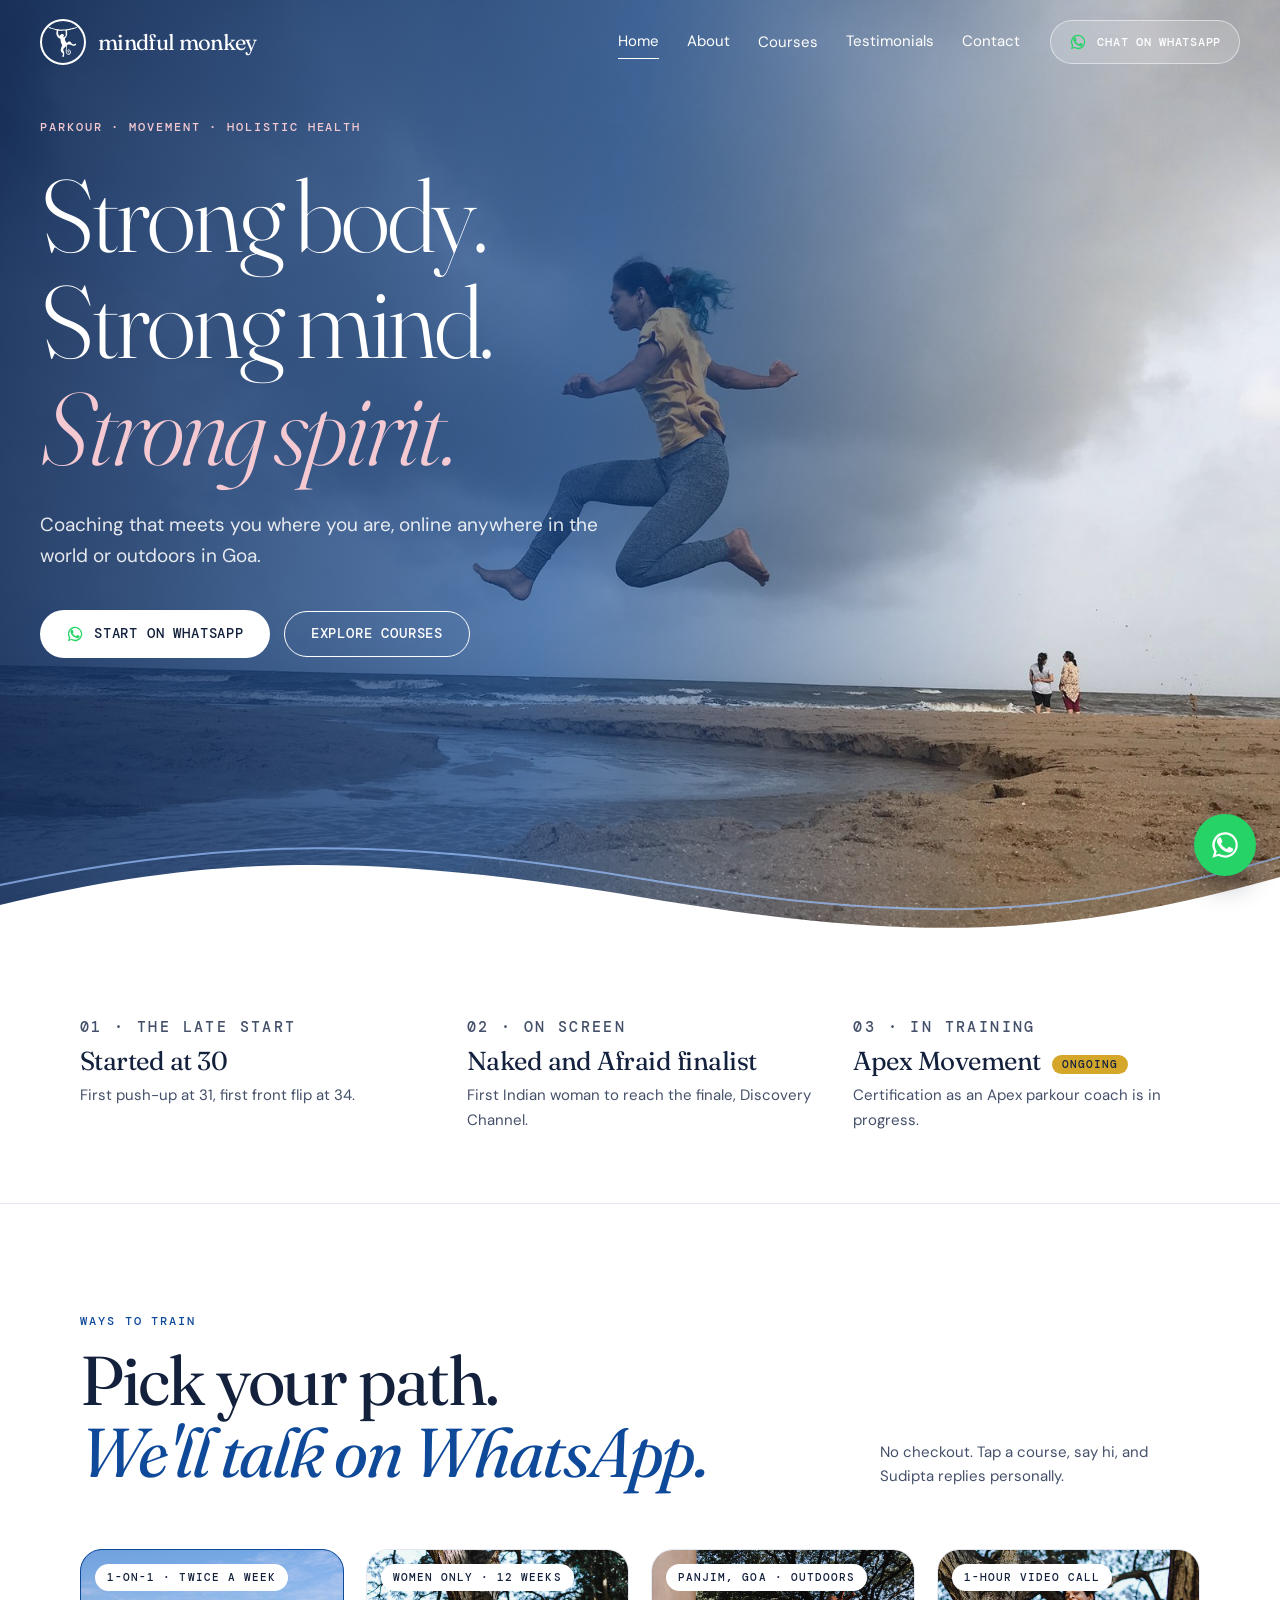
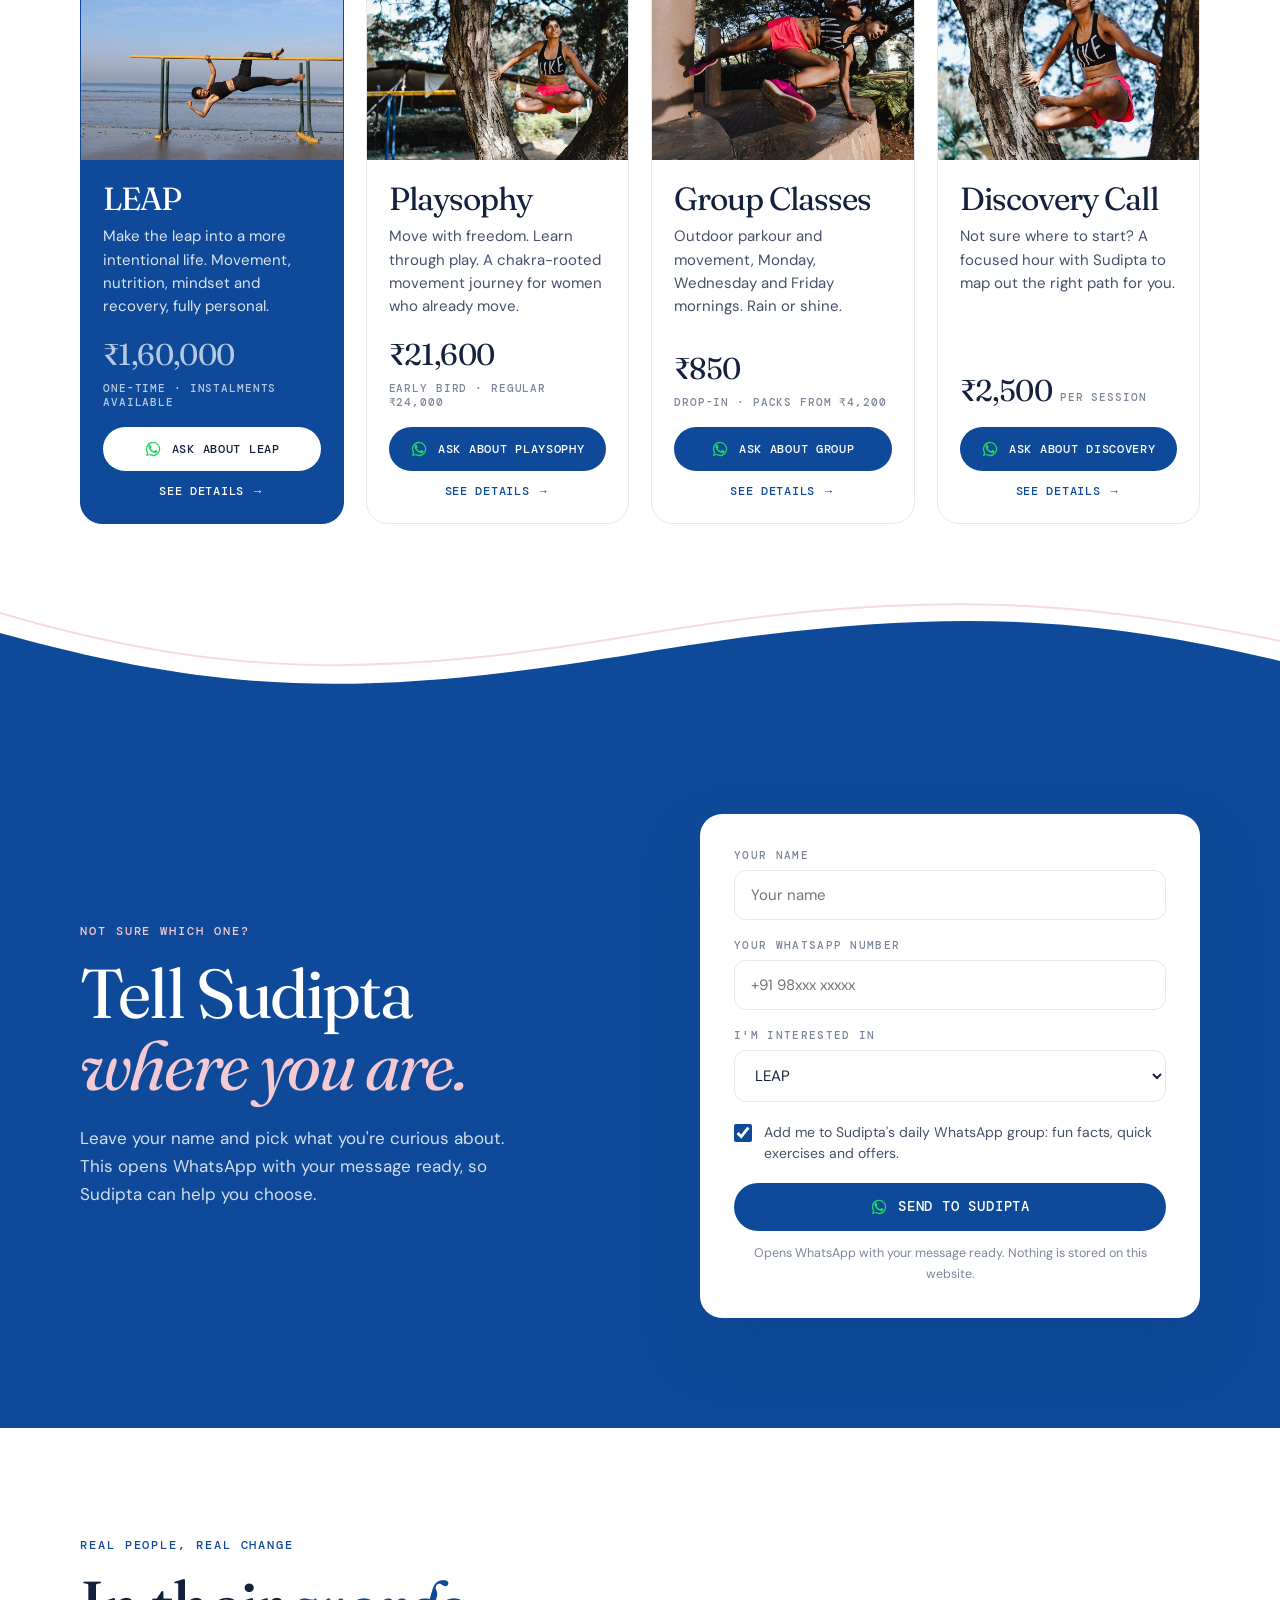
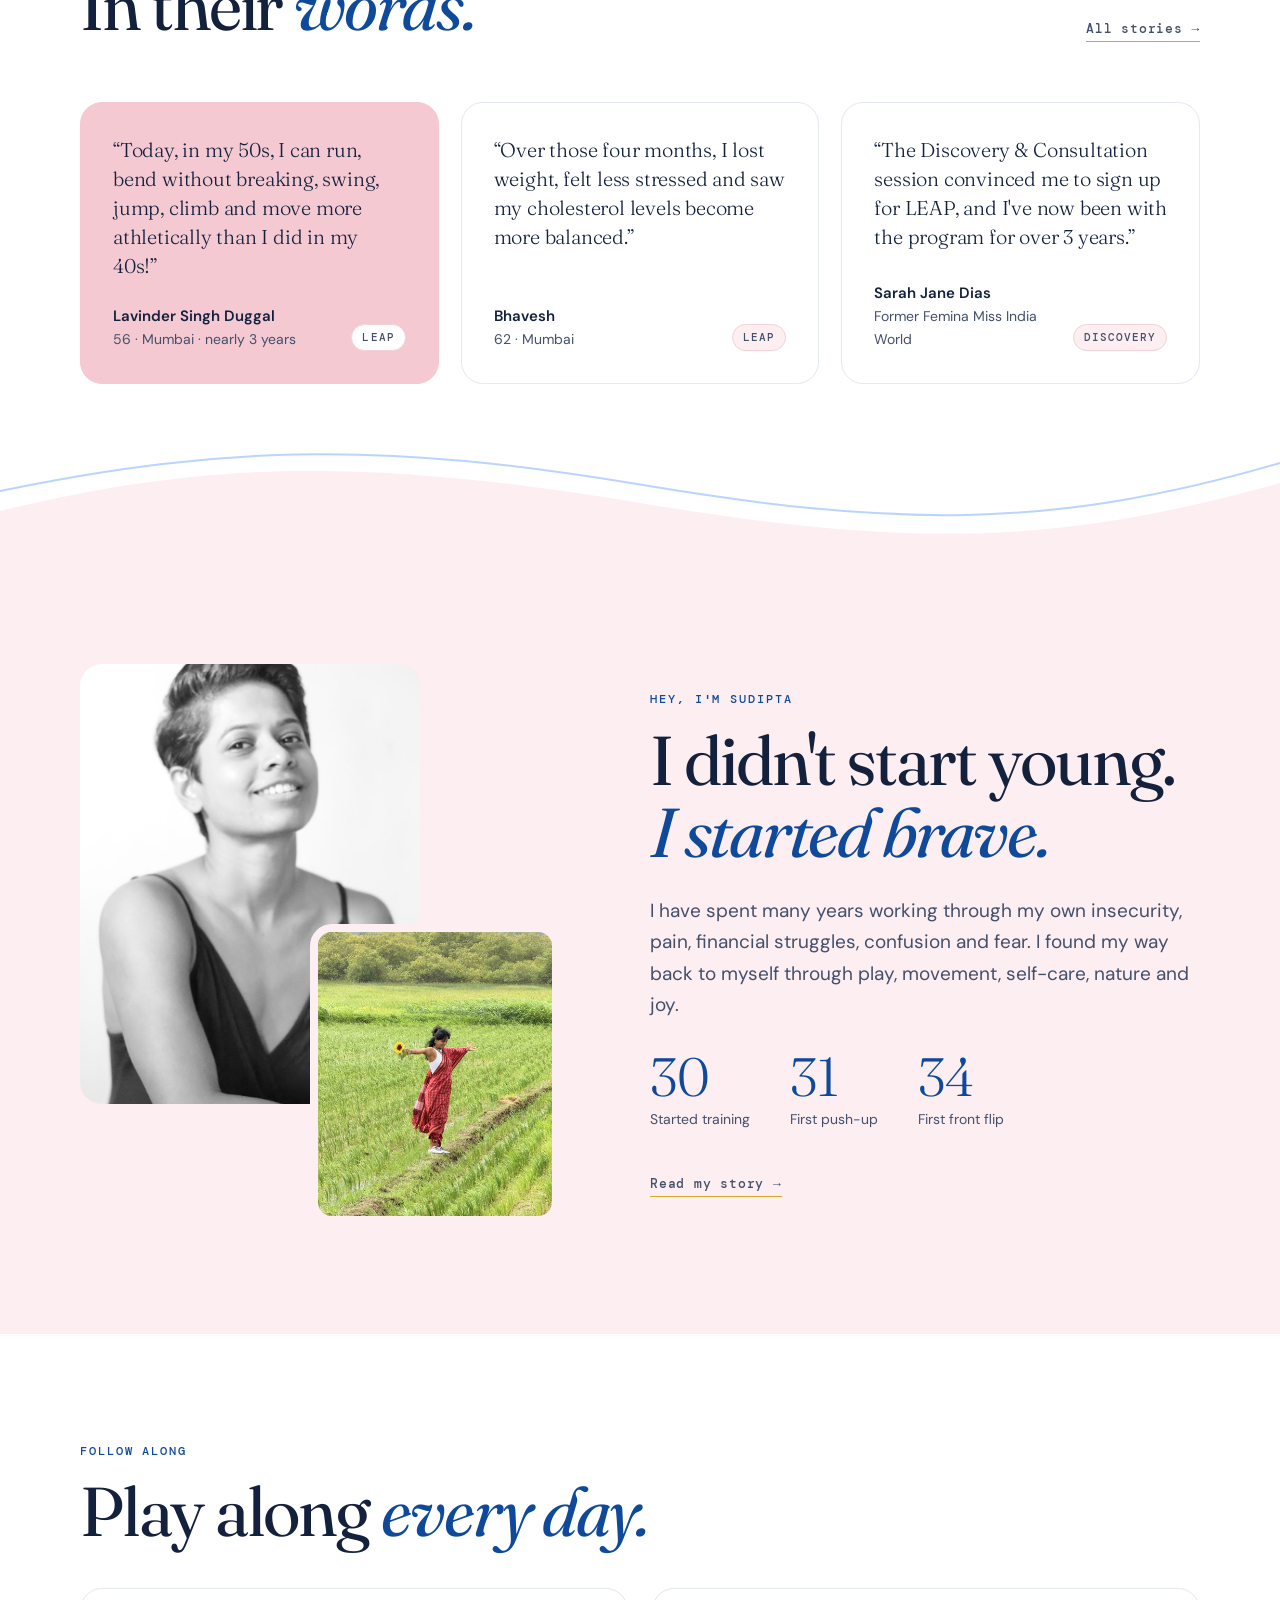
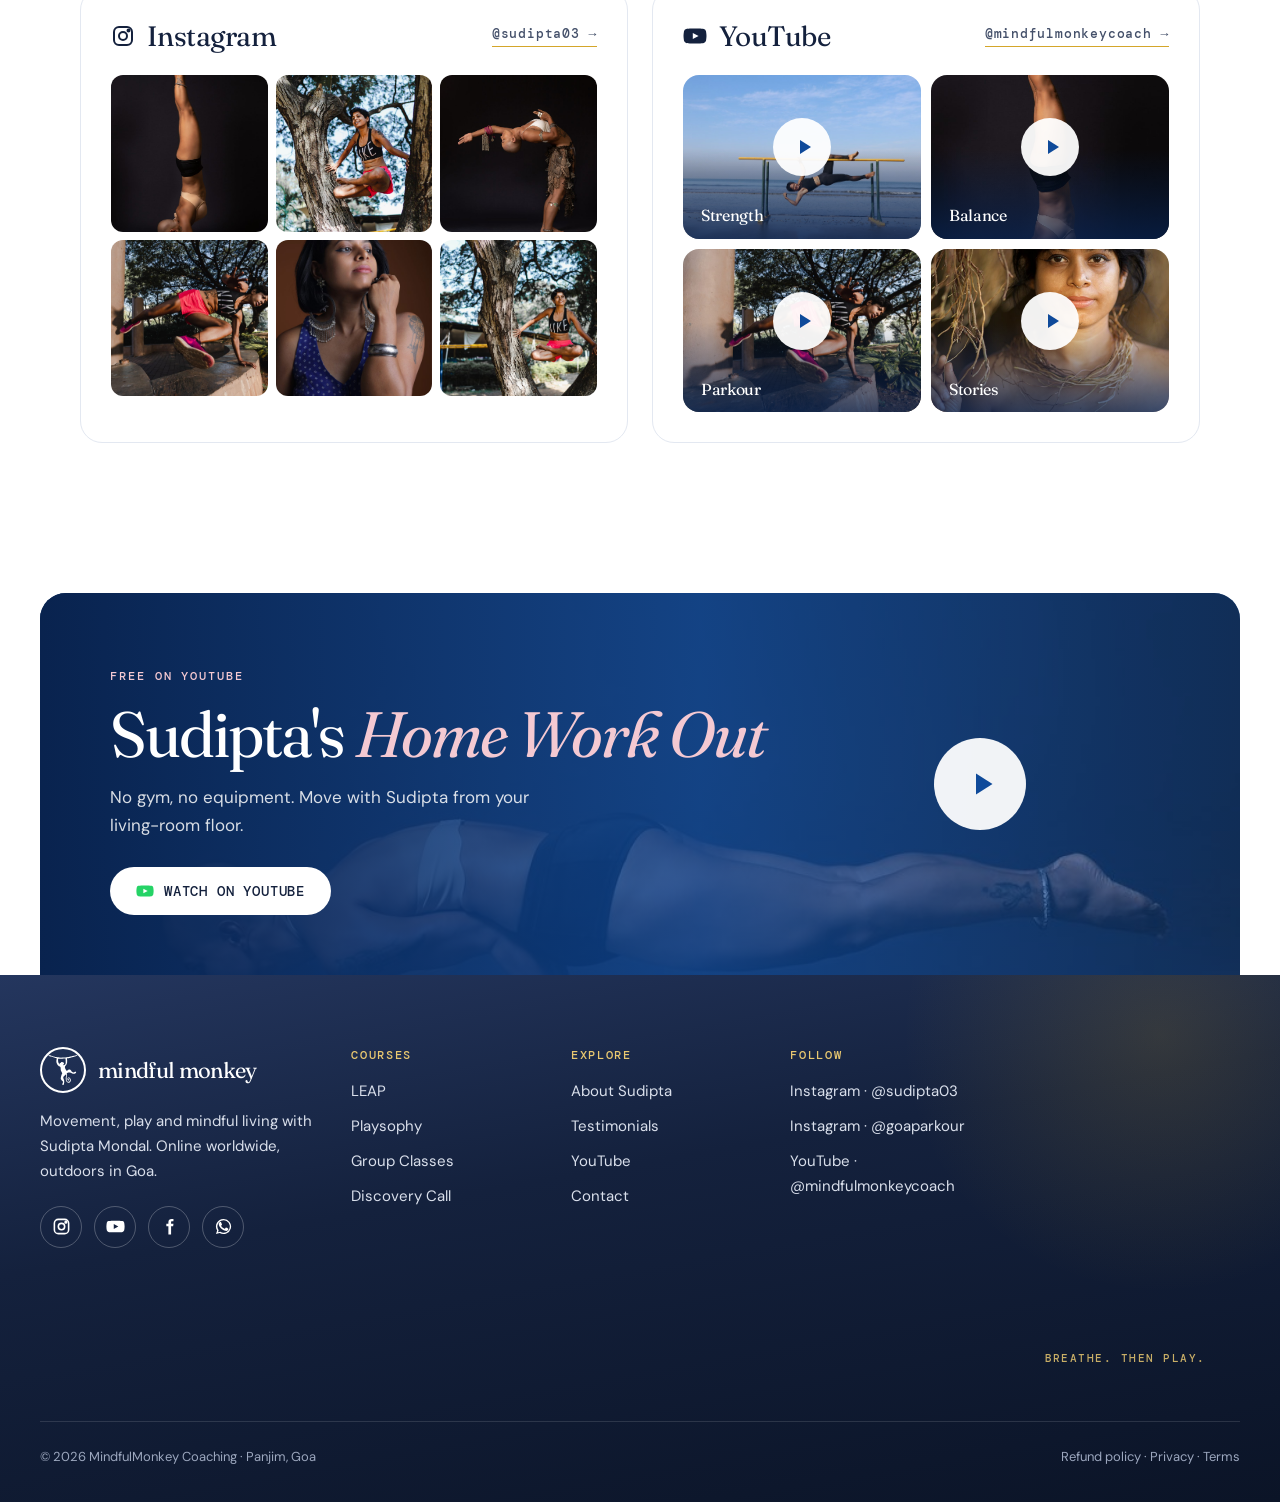
==== commit 220ab8a2: "Preview: approved v5d build with scroll animation Co-Authored-By: Claude Opus 5.5 <noreply@anthropic" ====
--- a/index.html
+++ b/index.html
@@ -32,12 +32,12 @@
 
 <section class="hero"><img src="images/hero-storm-jump.jpg" alt="Sudipta mid-jump on a stormy Goa beach">
 <div class="wrap"><p class="eyebrow">Parkour · Movement · Holistic health</p>
-<h1>Strong body.<br>Strong mind.<br><em>Wild spirit.</em></h1>
+<h1>Strong body.<br>Strong mind.<br><em>Strong spirit.</em></h1>
 <p class="lede">Coaching that meets you where you are, online anywhere in the world or outdoors in Goa.</p>
 <div class="row-btns"><a class="btn btn-white" href="https://wa.me/919711013282?text=Hi%20Sudipta%2C%20I%20am%20interested%20in%20your%20coaching" target="_blank" rel="noopener"><svg viewBox="0 0 24 24" fill="currentColor" aria-hidden="true"><path d="M17.47 14.38c-.3-.15-1.76-.87-2.04-.97-.27-.1-.47-.15-.67.15-.2.3-.77.97-.94 1.17-.17.2-.35.22-.65.07-.3-.15-1.25-.46-2.38-1.47-.88-.78-1.47-1.75-1.65-2.05-.17-.3-.02-.46.13-.61.13-.13.3-.35.45-.52.15-.17.2-.3.3-.5.1-.2.05-.37-.02-.52-.07-.15-.67-1.62-.92-2.22-.24-.58-.49-.5-.67-.51h-.57c-.2 0-.52.07-.79.37-.27.3-1.04 1.02-1.04 2.48s1.07 2.87 1.22 3.07c.15.2 2.1 3.2 5.08 4.49.71.31 1.26.49 1.69.63.71.23 1.36.2 1.87.12.57-.08 1.76-.72 2.01-1.42.25-.7.25-1.3.17-1.42-.07-.13-.27-.2-.57-.35zM12.04 2.5a9.5 9.5 0 0 0-8.1 14.5L2.5 21.5l4.63-1.4a9.5 9.5 0 1 0 4.9-17.6zm0 17.3a7.78 7.78 0 0 1-3.97-1.08l-.28-.17-2.75.84.82-2.68-.18-.28a7.83 7.83 0 1 1 6.36 3.37z"/></svg> Start on WhatsApp</a><a class="btn btn-line" href="courses.html">Explore courses</a></div></div>
 </section>
 
-<section class="creds wave-top"><svg class="wave" viewBox="0 0 1440 60" preserveAspectRatio="none" aria-hidden="true"><path d="M0 30 C240 0 480 60 720 30 S1200 0 1440 30 V60 H0Z" fill="#FFFFFF"/></svg><div class="wrap">
+<section class="creds wave-top"><svg class="wave" viewBox="0 0 1440 150" preserveAspectRatio="none" aria-hidden="true"><path d="M0 95 C 240 30 420 30 720 85 S 1180 140 1440 60 L1440 150 L0 150Z" fill="#FFFFFF"/><path d="M0 70 C 260 10 440 10 720 62 S 1180 120 1440 35" fill="none" stroke="#9CC2FF" stroke-width="2" opacity=".7" vector-effect="non-scaling-stroke"/></svg><div class="wrap">
 <div class="rv"><p class="eyebrow">01 · The late start</p><b>Started at 30</b><p>First push-up at 31, first front flip at 34.</p></div>
 <div class="rv"><p class="eyebrow">02 · On screen</p><b>Naked and Afraid finalist</b><p>First Indian woman to reach the finale, Discovery Channel.</p></div>
 <div class="rv"><p class="eyebrow">03 · In training</p><b>Apex Movement <span class="pill">Ongoing</span></b><p>Certification as an Apex parkour coach is in progress.</p></div>
@@ -46,7 +46,7 @@
 <section class="sec" style="border-top:1px solid var(--line)"><div class="wrap">
 <div class="head-row"><div><p class="eyebrow" style="margin-bottom:16px">Ways to train</p><h2 class="h2">Pick your path.<br><em>We'll talk on WhatsApp.</em></h2></div>
 <p style="font-size:15px;max-width:320px">No checkout. Tap a course, say hi, and Sudipta replies personally.</p></div>
-<div class="cards"><div class="card feat rv"><a class="ph" href="online-coaching/leap.html"><img src="images/leap-back-lever.jpg" alt="LEAP"><span class="tag">1-on-1 · 4 months</span></a>
+<div class="cards"><div class="card feat rv"><a class="ph" href="online-coaching/leap.html"><img src="images/leap-back-lever.jpg" alt="LEAP"><span class="tag">1-on-1 · twice a week</span></a>
 <div class="bd"><h3><a href="online-coaching/leap.html">LEAP</a></h3><p class="d">Make the leap into a more intentional life. Movement, nutrition, mindset and recovery, fully personal.</p><div class="price"><b><span data-inr="160000">₹1,60,000</span></b><span>one-time · instalments available</span></div>
 <a class="btn btn-blue" href="https://wa.me/919711013282?text=Hi%20I%20am%20interested%20in%20LEAP" target="_blank" rel="noopener"><svg viewBox="0 0 24 24" fill="currentColor" aria-hidden="true"><path d="M17.47 14.38c-.3-.15-1.76-.87-2.04-.97-.27-.1-.47-.15-.67.15-.2.3-.77.97-.94 1.17-.17.2-.35.22-.65.07-.3-.15-1.25-.46-2.38-1.47-.88-.78-1.47-1.75-1.65-2.05-.17-.3-.02-.46.13-.61.13-.13.3-.35.45-.52.15-.17.2-.3.3-.5.1-.2.05-.37-.02-.52-.07-.15-.67-1.62-.92-2.22-.24-.58-.49-.5-.67-.51h-.57c-.2 0-.52.07-.79.37-.27.3-1.04 1.02-1.04 2.48s1.07 2.87 1.22 3.07c.15.2 2.1 3.2 5.08 4.49.71.31 1.26.49 1.69.63.71.23 1.36.2 1.87.12.57-.08 1.76-.72 2.01-1.42.25-.7.25-1.3.17-1.42-.07-.13-.27-.2-.57-.35zM12.04 2.5a9.5 9.5 0 0 0-8.1 14.5L2.5 21.5l4.63-1.4a9.5 9.5 0 1 0 4.9-17.6zm0 17.3a7.78 7.78 0 0 1-3.97-1.08l-.28-.17-2.75.84.82-2.68-.18-.28a7.83 7.83 0 1 1 6.36 3.37z"/></svg> Ask about LEAP</a><a class="more" href="online-coaching/leap.html">See details →</a></div></div><div class="card rv"><a class="ph" href="online-coaching/playsophy.html"><img src="images/playsophy-tree.jpg" alt="Playsophy"><span class="tag">Women only · 12 weeks</span></a>
 <div class="bd"><h3><a href="online-coaching/playsophy.html">Playsophy</a></h3><p class="d">Move with freedom. Learn through play. A chakra-rooted movement journey for women who already move.</p><div class="price"><b><span data-inr="21600">₹21,600</span></b><span>early bird · regular <span data-inr="24000">₹24,000</span></span></div>
@@ -58,7 +58,7 @@
 <p class="fx-note"></p>
 </div></section>
 
-<section class="sec form-band bg-blue wave-top"><svg class="wave" viewBox="0 0 1440 60" preserveAspectRatio="none" aria-hidden="true"><path d="M0 30 C240 0 480 60 720 30 S1200 0 1440 30 V60 H0Z" fill="#0F4A9A"/></svg><div class="wrap">
+<section class="sec form-band bg-blue wave-top"><svg class="wave" viewBox="0 0 1440 150" preserveAspectRatio="none" aria-hidden="true" style="transform:scaleX(-1)"><path d="M0 95 C 240 30 420 30 720 85 S 1180 140 1440 60 L1440 150 L0 150Z" fill="#0F4A9A"/><path d="M0 70 C 260 10 440 10 720 62 S 1180 120 1440 35" fill="none" stroke="#F4C9D2" stroke-width="2" opacity=".7" vector-effect="non-scaling-stroke"/></svg><div class="wrap">
 <div class="rv"><p class="eyebrow" style="margin-bottom:18px">Not sure which one?</p><h2 class="h2">Tell Sudipta<br><em>where you are.</em></h2>
 <p class="l">Leave your name and pick what you're curious about. This opens WhatsApp with your message ready, so Sudipta can help you choose.</p></div>
 <form class="form wa-form rv">
@@ -77,7 +77,7 @@
 <div class="tgrid"><div class="t hl rv"><q>“Today, in my 50s, I can run, bend without breaking, swing, jump, climb and move more athletically than I did in my 40s!”</q><div class="who"><div><b>Lavinder Singh Duggal</b>56 · Mumbai · nearly 3 years</div><span class="c">LEAP</span></div></div><div class="t rv"><q>“Over those four months, I lost weight, felt less stressed and saw my cholesterol levels become more balanced.”</q><div class="who"><div><b>Bhavesh</b>62 · Mumbai</div><span class="c">LEAP</span></div></div><div class="t rv"><q>“The Discovery & Consultation session convinced me to sign up for LEAP, and I've now been with the program for over 3 years.”</q><div class="who"><div><b>Sarah Jane Dias</b>Former Femina Miss India World</div><span class="c">Discovery</span></div></div></div>
 </div></section>
 
-<section class="sec bio bg-blush wave-top"><svg class="wave" viewBox="0 0 1440 60" preserveAspectRatio="none" aria-hidden="true"><path d="M0 30 C240 0 480 60 720 30 S1200 0 1440 30 V60 H0Z" fill="#FCF0ED"/></svg><div class="wrap">
+<section class="sec bio bg-blush wave-top"><svg class="wave" viewBox="0 0 1440 150" preserveAspectRatio="none" aria-hidden="true"><path d="M0 95 C 240 30 420 30 720 85 S 1180 140 1440 60 L1440 150 L0 150Z" fill="#FCEEF1"/><path d="M0 70 C 260 10 440 10 720 62 S 1180 120 1440 35" fill="none" stroke="#9CC2FF" stroke-width="2" opacity=".7" vector-effect="non-scaling-stroke"/></svg><div class="wrap">
 <div class="ph"><img class="a" src="images/about-portrait.jpg" alt="Portrait of Sudipta Mondal"><img class="b" src="images/about-sunflower.jpg" alt="Sudipta in a Goa paddy field holding a sunflower"></div>
 <div class="rv"><p class="eyebrow">Hey, I'm Sudipta</p><h2 class="h2">I didn't start young.<br><em>I started brave.</em></h2>
 <p class="lede">I have spent many years working through my own insecurity, pain, financial struggles, confusion and fear. I found my way back to myself through play, movement, self-care, nature and joy.</p>
@@ -107,7 +107,7 @@
 <div><h4>Courses</h4><ul><li><a href="online-coaching/leap.html">LEAP</a></li><li><a href="online-coaching/playsophy.html">Playsophy</a></li><li><a href="group-classes.html">Group Classes</a></li><li><a href="discovery.html">Discovery Call</a></li></ul></div>
 <div><h4>Explore</h4><ul><li><a href="about.html">About Sudipta</a></li><li><a href="testimonials.html">Testimonials</a></li><li><a href="https://www.youtube.com/@mindfulmonkeycoach" target="_blank" rel="noopener">YouTube</a></li><li><a href="contact.html">Contact</a></li></ul></div>
 <div><h4>Follow</h4><ul><li><a href="https://www.instagram.com/sudipta03/" target="_blank" rel="noopener">Instagram · @sudipta03</a></li><li><a href="https://www.instagram.com/goaparkour/" target="_blank" rel="noopener">Instagram · @goaparkour</a></li><li><a href="https://www.youtube.com/@mindfulmonkeycoach" target="_blank" rel="noopener">YouTube · @mindfulmonkeycoach</a></li></ul></div>
-<div class="mk-foot"><svg viewBox="-39.7 -72.4 79.4 118.6" aria-hidden="true"><path d="M6.0 2.0L2.0 3.5" stroke="#D4A62A" stroke-width="6.0" stroke-linecap="round" fill="none"/><path d="M2.0 3.5L-2.0 5.1" stroke="#D4A62A" stroke-width="5.9" stroke-linecap="round" fill="none"/><path d="M-2.0 5.1L-6.0 6.8" stroke="#D4A62A" stroke-width="5.9" stroke-linecap="round" fill="none"/><path d="M-6.0 6.8L-9.8 8.7" stroke="#D4A62A" stroke-width="5.8" stroke-linecap="round" fill="none"/><path d="M-9.8 8.7L-13.6 10.8" stroke="#D4A62A" stroke-width="5.8" stroke-linecap="round" fill="none"/><path d="M-13.6 10.8L-17.1 13.3" stroke="#D4A62A" stroke-width="5.7" stroke-linecap="round" fill="none"/><path d="M-17.1 13.3L-20.3 16.2" stroke="#D4A62A" stroke-width="5.7" stroke-linecap="round" fill="none"/><path d="M-20.3 16.2L-22.9 19.6" stroke="#D4A62A" stroke-width="5.6" stroke-linecap="round" fill="none"/><path d="M-22.9 19.6L-24.8 23.5" stroke="#D4A62A" stroke-width="5.6" stroke-linecap="round" fill="none"/><path d="M-24.8 23.5L-25.5 27.7" stroke="#D4A62A" stroke-width="5.5" stroke-linecap="round" fill="none"/><path d="M-25.5 27.7L-24.8 31.9" stroke="#D4A62A" stroke-width="5.5" stroke-linecap="round" fill="none"/><path d="M-24.8 31.9L-22.4 35.5" stroke="#D4A62A" stroke-width="5.4" stroke-linecap="round" fill="none"/><path d="M-22.4 35.5L-18.6 37.6" stroke="#D4A62A" stroke-width="5.3" stroke-linecap="round" fill="none"/><path d="M-18.6 37.6L-14.3 37.2" stroke="#D4A62A" stroke-width="5.3" stroke-linecap="round" fill="none"/><path d="M-14.3 37.2L-11.2 34.2" stroke="#D4A62A" stroke-width="5.2" stroke-linecap="round" fill="none"/><path d="M-11.2 34.2L-11.2 29.9" stroke="#D4A62A" stroke-width="5.2" stroke-linecap="round" fill="none"/><path d="M-11.2 29.9L-14.5 27.1" stroke="#D4A62A" stroke-width="5.1" stroke-linecap="round" fill="none"/><path d="M-14.5 27.1L-18.5 28.5" stroke="#D4A62A" stroke-width="5.1" stroke-linecap="round" fill="none"/><path d="M-18.5 28.5L-19.0 32.7" stroke="#D4A62A" stroke-width="5.0" stroke-linecap="round" fill="none"/><path d="M-19.0 32.7L-15.1 34.5" stroke="#D4A62A" stroke-width="5.0" stroke-linecap="round" fill="none"/><path d="M-15.1 34.5L-12.8 30.8" stroke="#D4A62A" stroke-width="4.9" stroke-linecap="round" fill="none"/><path d="M-12.8 30.8L-16.4 28.5" stroke="#D4A62A" stroke-width="4.8" stroke-linecap="round" fill="none"/><path d="M-16.4 28.5L-18.2 32.4" stroke="#D4A62A" stroke-width="4.8" stroke-linecap="round" fill="none"/><path d="M-18.2 32.4L-13.9 32.9" stroke="#D4A62A" stroke-width="4.7" stroke-linecap="round" fill="none"/><path d="M6.0 2.0L2.0 3.5" stroke="#2E1D13" stroke-width="3.0" stroke-linecap="round" fill="none"/><path d="M2.0 3.5L-2.0 5.1" stroke="#2E1D13" stroke-width="2.9" stroke-linecap="round" fill="none"/><path d="M-2.0 5.1L-6.0 6.8" stroke="#2E1D13" stroke-width="2.9" stroke-linecap="round" fill="none"/><path d="M-6.0 6.8L-9.8 8.7" stroke="#2E1D13" stroke-width="2.8" stroke-linecap="round" fill="none"/><path d="M-9.8 8.7L-13.6 10.8" stroke="#2E1D13" stroke-width="2.8" stroke-linecap="round" fill="none"/><path d="M-13.6 10.8L-17.1 13.3" stroke="#2E1D13" stroke-width="2.7" stroke-linecap="round" fill="none"/><path d="M-17.1 13.3L-20.3 16.2" stroke="#2E1D13" stroke-width="2.7" stroke-linecap="round" fill="none"/><path d="M-20.3 16.2L-22.9 19.6" stroke="#2E1D13" stroke-width="2.6" stroke-linecap="round" fill="none"/><path d="M-22.9 19.6L-24.8 23.5" stroke="#2E1D13" stroke-width="2.6" stroke-linecap="round" fill="none"/><path d="M-24.8 23.5L-25.5 27.7" stroke="#2E1D13" stroke-width="2.5" stroke-linecap="round" fill="none"/><path d="M-25.5 27.7L-24.8 31.9" stroke="#2E1D13" stroke-width="2.5" stroke-linecap="round" fill="none"/><path d="M-24.8 31.9L-22.4 35.5" stroke="#2E1D13" stroke-width="2.4" stroke-linecap="round" fill="none"/><path d="M-22.4 35.5L-18.6 37.6" stroke="#2E1D13" stroke-width="2.3" stroke-linecap="round" fill="none"/><path d="M-18.6 37.6L-14.3 37.2" stroke="#2E1D13" stroke-width="2.3" stroke-linecap="round" fill="none"/><path d="M-14.3 37.2L-11.2 34.2" stroke="#2E1D13" stroke-width="2.2" stroke-linecap="round" fill="none"/><path d="M-11.2 34.2L-11.2 29.9" stroke="#2E1D13" stroke-width="2.2" stroke-linecap="round" fill="none"/><path d="M-11.2 29.9L-14.5 27.1" stroke="#2E1D13" stroke-width="2.1" stroke-linecap="round" fill="none"/><path d="M-14.5 27.1L-18.5 28.5" stroke="#2E1D13" stroke-width="2.1" stroke-linecap="round" fill="none"/><path d="M-18.5 28.5L-19.0 32.7" stroke="#2E1D13" stroke-width="2.0" stroke-linecap="round" fill="none"/><path d="M-19.0 32.7L-15.1 34.5" stroke="#2E1D13" stroke-width="2.0" stroke-linecap="round" fill="none"/><path d="M-15.1 34.5L-12.8 30.8" stroke="#2E1D13" stroke-width="1.9" stroke-linecap="round" fill="none"/><path d="M-12.8 30.8L-16.4 28.5" stroke="#2E1D13" stroke-width="1.8" stroke-linecap="round" fill="none"/><path d="M-16.4 28.5L-18.2 32.4" stroke="#2E1D13" stroke-width="1.8" stroke-linecap="round" fill="none"/><path d="M-18.2 32.4L-13.9 32.9" stroke="#2E1D13" stroke-width="1.7" stroke-linecap="round" fill="none"/><path d="M6.5 3.0L7.4 0.4L8.2 -2.3L7.8 -4.9L7.3 -7.5L6.8 -10.1L6.4 -12.8L6.8 -15.4L7.8 -18.0L8.8 -20.6L9.8 -23.3L10.7 -25.9L11.1 -28.5L10.9 -31.1L10.6 -33.8L8.6 -36.4L5.5 -39.0L-5.5 -39.0L-8.6 -36.4L-10.6 -33.8L-10.9 -31.1L-11.1 -28.5L-10.7 -25.9L-9.8 -23.3L-8.8 -20.6L-7.8 -18.0L-6.8 -15.4L-6.4 -12.8L-6.8 -10.1L-7.3 -7.5L-7.8 -4.9L-8.2 -2.3L-7.4 0.4L-6.5 3.0Z" fill="#D4A62A" stroke="#D4A62A" stroke-width="3.0" stroke-linejoin="round"/><circle cx="0.0" cy="3.0" r="8.0" fill="#D4A62A"/><circle cx="0.0" cy="-39.0" r="7.0" fill="#D4A62A"/><path d="M6.5 3.0L7.4 0.4L8.2 -2.3L7.8 -4.9L7.3 -7.5L6.8 -10.1L6.4 -12.8L6.8 -15.4L7.8 -18.0L8.8 -20.6L9.8 -23.3L10.7 -25.9L11.1 -28.5L10.9 -31.1L10.6 -33.8L8.6 -36.4L5.5 -39.0L-5.5 -39.0L-8.6 -36.4L-10.6 -33.8L-10.9 -31.1L-11.1 -28.5L-10.7 -25.9L-9.8 -23.3L-8.8 -20.6L-7.8 -18.0L-6.8 -15.4L-6.4 -12.8L-6.8 -10.1L-7.3 -7.5L-7.8 -4.9L-8.2 -2.3L-7.4 0.4L-6.5 3.0Z" fill="#2E1D13"/><circle cx="0.0" cy="3.0" r="6.5" fill="#2E1D13"/><circle cx="0.0" cy="-39.0" r="5.5" fill="#2E1D13"/><path d="M-5.5 -5.2L-10.6 -5.0L-15.0 -4.8L-18.8 -4.5L-22.0 -4.1L-24.6 -3.7L-26.6 -3.2L-28.3 -2.5L-30.4 -0.2L-29.2 3.4L-27.6 4.4L-25.6 4.8L-23.2 5.3L-20.2 5.7L-16.6 6.2L-12.3 6.8L-7.4 7.6L-6.7 3.6L-11.6 2.7L-15.7 1.8L-19.1 0.9L-21.9 -0.0L-23.9 -0.8L-25.1 -1.5L-25.2 -1.4L-24.5 1.2L-25.8 2.8L-25.3 2.9L-23.8 2.8L-21.5 2.8L-18.5 2.8L-14.9 2.9L-10.5 3.0L-5.5 3.2Z" fill="#D4A62A" stroke="#D4A62A" stroke-width="3.0" stroke-linejoin="round"/><circle cx="-5.5" cy="-1.0" r="5.7" fill="#D4A62A"/><circle cx="-7.1" cy="5.6" r="3.5" fill="#D4A62A"/><ellipse cx="-7.6" cy="9.6" rx="8.9" ry="4.7" transform="rotate(278.0 -7.6 9.6)" fill="#D4A62A"/><path d="M-5.5 -5.2L-10.6 -5.0L-15.0 -4.8L-18.8 -4.5L-22.0 -4.1L-24.6 -3.7L-26.6 -3.2L-28.3 -2.5L-30.4 -0.2L-29.2 3.4L-27.6 4.4L-25.6 4.8L-23.2 5.3L-20.2 5.7L-16.6 6.2L-12.3 6.8L-7.4 7.6L-6.7 3.6L-11.6 2.7L-15.7 1.8L-19.1 0.9L-21.9 -0.0L-23.9 -0.8L-25.1 -1.5L-25.2 -1.4L-24.5 1.2L-25.8 2.8L-25.3 2.9L-23.8 2.8L-21.5 2.8L-18.5 2.8L-14.9 2.9L-10.5 3.0L-5.5 3.2Z" fill="#2E1D13"/><circle cx="-5.5" cy="-1.0" r="4.2" fill="#2E1D13"/><circle cx="-7.1" cy="5.6" r="2.0" fill="#2E1D13"/><ellipse cx="-7.6" cy="9.6" rx="7.4" ry="3.2" transform="rotate(278.0 -7.6 9.6)" fill="#2E1D13"/><path d="M5.5 3.2L10.5 3.0L14.9 2.9L18.5 2.8L21.5 2.8L23.8 2.8L25.3 2.9L25.8 2.8L24.5 1.2L25.2 -1.4L25.1 -1.5L23.9 -0.8L21.9 -0.0L19.1 0.9L15.7 1.8L11.6 2.7L6.7 3.6L7.4 7.6L12.3 6.8L16.6 6.2L20.2 5.7L23.2 5.3L25.6 4.8L27.6 4.4L29.2 3.4L30.4 -0.2L28.3 -2.5L26.6 -3.2L24.6 -3.7L22.0 -4.1L18.8 -4.5L15.0 -4.8L10.6 -5.0L5.5 -5.2Z" fill="#D4A62A" stroke="#D4A62A" stroke-width="3.0" stroke-linejoin="round"/><circle cx="5.5" cy="-1.0" r="5.7" fill="#D4A62A"/><circle cx="7.1" cy="5.6" r="3.5" fill="#D4A62A"/><ellipse cx="7.6" cy="9.6" rx="8.9" ry="4.7" transform="rotate(262.0 7.6 9.6)" fill="#D4A62A"/><path d="M5.5 3.2L10.5 3.0L14.9 2.9L18.5 2.8L21.5 2.8L23.8 2.8L25.3 2.9L25.8 2.8L24.5 1.2L25.2 -1.4L25.1 -1.5L23.9 -0.8L21.9 -0.0L19.1 0.9L15.7 1.8L11.6 2.7L6.7 3.6L7.4 7.6L12.3 6.8L16.6 6.2L20.2 5.7L23.2 5.3L25.6 4.8L27.6 4.4L29.2 3.4L30.4 -0.2L28.3 -2.5L26.6 -3.2L24.6 -3.7L22.0 -4.1L18.8 -4.5L15.0 -4.8L10.6 -5.0L5.5 -5.2Z" fill="#2E1D13"/><circle cx="5.5" cy="-1.0" r="4.2" fill="#2E1D13"/><circle cx="7.1" cy="5.6" r="2.0" fill="#2E1D13"/><ellipse cx="7.6" cy="9.6" rx="7.4" ry="3.2" transform="rotate(262.0 7.6 9.6)" fill="#2E1D13"/><circle cx="-12.6" cy="-52.5" r="5.9" fill="#D4A62A"/><circle cx="12.6" cy="-52.5" r="5.9" fill="#D4A62A"/><ellipse cx="0.0" cy="-52.5" rx="13.9" ry="13.1" transform="rotate(0.0 0.0 -52.5)" fill="#D4A62A"/><circle cx="-12.6" cy="-52.5" r="4.4" fill="#2E1D13"/><circle cx="12.6" cy="-52.5" r="4.4" fill="#2E1D13"/><ellipse cx="0.0" cy="-52.5" rx="12.4" ry="11.6" transform="rotate(0.0 0.0 -52.5)" fill="#2E1D13"/><circle cx="-4.6" cy="-54.1" r="6.5" fill="#D4A62A"/><circle cx="4.6" cy="-54.1" r="6.5" fill="#D4A62A"/><ellipse cx="0.0" cy="-47.1" rx="8.9" ry="6.7" transform="rotate(0.0 0.0 -47.1)" fill="#D4A62A"/><circle cx="-4.6" cy="-54.1" r="5.0" fill="#2E1D13"/><circle cx="4.6" cy="-54.1" r="5.0" fill="#2E1D13"/><ellipse cx="0.0" cy="-47.1" rx="7.4" ry="5.2" transform="rotate(0.0 0.0 -47.1)" fill="#2E1D13"/><path d="M-13.5 -36.2L-14.2 -32.8L-14.9 -29.6L-15.7 -26.6L-16.4 -23.7L-17.3 -20.9L-18.1 -18.3L-19.0 -15.9L-19.9 -13.6L-21.0 -11.6L-22.2 -9.7L-23.2 -7.8L-24.2 -6.1L-25.2 -4.6L-26.3 -3.2L-27.4 -1.9L-28.5 -0.8L-26.4 1.9L-24.9 0.7L-23.5 -0.6L-22.0 -2.0L-20.7 -3.6L-19.3 -5.4L-18.0 -7.3L-16.9 -9.4L-15.9 -11.7L-14.8 -14.1L-13.6 -16.6L-12.5 -19.3L-11.4 -22.1L-10.4 -25.0L-9.4 -28.1L-8.4 -31.4L-7.5 -34.8Z" fill="#D4A62A" stroke="#D4A62A" stroke-width="3.0" stroke-linejoin="round"/><circle cx="-10.5" cy="-35.5" r="4.6" fill="#D4A62A"/><circle cx="-27.4" cy="0.5" r="3.2" fill="#D4A62A"/><ellipse cx="-28.3" cy="1.8" rx="4.4" ry="5.4" transform="rotate(-144.2 -28.3 1.8)" fill="#D4A62A"/><path d="M-13.5 -36.2L-14.2 -32.8L-14.9 -29.6L-15.7 -26.6L-16.4 -23.7L-17.3 -20.9L-18.1 -18.3L-19.0 -15.9L-19.9 -13.6L-21.0 -11.6L-22.2 -9.7L-23.2 -7.8L-24.2 -6.1L-25.2 -4.6L-26.3 -3.2L-27.4 -1.9L-28.5 -0.8L-26.4 1.9L-24.9 0.7L-23.5 -0.6L-22.0 -2.0L-20.7 -3.6L-19.3 -5.4L-18.0 -7.3L-16.9 -9.4L-15.9 -11.7L-14.8 -14.1L-13.6 -16.6L-12.5 -19.3L-11.4 -22.1L-10.4 -25.0L-9.4 -28.1L-8.4 -31.4L-7.5 -34.8Z" fill="#2E1D13"/><circle cx="-10.5" cy="-35.5" r="3.1" fill="#2E1D13"/><circle cx="-27.4" cy="0.5" r="1.7" fill="#2E1D13"/><ellipse cx="-28.3" cy="1.8" rx="2.9" ry="3.9" transform="rotate(-144.2 -28.3 1.8)" fill="#2E1D13"/><path d="M7.5 -34.8L8.4 -31.4L9.4 -28.1L10.4 -25.0L11.4 -22.1L12.5 -19.3L13.6 -16.6L14.8 -14.1L15.9 -11.7L16.9 -9.4L18.0 -7.3L19.3 -5.4L20.7 -3.6L22.0 -2.0L23.5 -0.6L24.9 0.7L26.4 1.9L28.5 -0.8L27.4 -1.9L26.3 -3.2L25.2 -4.6L24.2 -6.1L23.2 -7.8L22.2 -9.7L21.0 -11.6L19.9 -13.6L19.0 -15.9L18.1 -18.3L17.3 -20.9L16.4 -23.7L15.7 -26.6L14.9 -29.6L14.2 -32.8L13.5 -36.2Z" fill="#D4A62A" stroke="#D4A62A" stroke-width="3.0" stroke-linejoin="round"/><circle cx="10.5" cy="-35.5" r="4.6" fill="#D4A62A"/><circle cx="27.4" cy="0.5" r="3.2" fill="#D4A62A"/><ellipse cx="28.3" cy="1.8" rx="4.4" ry="5.4" transform="rotate(144.2 28.3 1.8)" fill="#D4A62A"/><path d="M7.5 -34.8L8.4 -31.4L9.4 -28.1L10.4 -25.0L11.4 -22.1L12.5 -19.3L13.6 -16.6L14.8 -14.1L15.9 -11.7L16.9 -9.4L18.0 -7.3L19.3 -5.4L20.7 -3.6L22.0 -2.0L23.5 -0.6L24.9 0.7L26.4 1.9L28.5 -0.8L27.4 -1.9L26.3 -3.2L25.2 -4.6L24.2 -6.1L23.2 -7.8L22.2 -9.7L21.0 -11.6L19.9 -13.6L19.0 -15.9L18.1 -18.3L17.3 -20.9L16.4 -23.7L15.7 -26.6L14.9 -29.6L14.2 -32.8L13.5 -36.2Z" fill="#2E1D13"/><circle cx="10.5" cy="-35.5" r="3.1" fill="#2E1D13"/><circle cx="27.4" cy="0.5" r="1.7" fill="#2E1D13"/><ellipse cx="28.3" cy="1.8" rx="2.9" ry="3.9" transform="rotate(144.2 28.3 1.8)" fill="#2E1D13"/><circle cx="-12.6" cy="-52.5" r="1.8" fill="none" stroke="#D4A62A" stroke-width="0.9"/><circle cx="12.6" cy="-52.5" r="1.8" fill="none" stroke="#D4A62A" stroke-width="0.9"/><path d="M-6.3 -54.3q1.8 1.3 3.6 0" stroke="#D4A62A" stroke-width="1.1" fill="none" stroke-linecap="round" transform="rotate(0.0 -4.5 -54.3)"/><path d="M2.7 -54.3q1.8 1.3 3.6 0" stroke="#D4A62A" stroke-width="1.1" fill="none" stroke-linecap="round" transform="rotate(0.0 4.5 -54.3)"/><circle cx="-1.3" cy="-48.7" r="0.6" fill="#D4A62A"/><circle cx="1.3" cy="-48.7" r="0.6" fill="#D4A62A"/><path d="M-2.0 -45.3q2.0 0.6 4.0 0" stroke="#D4A62A" stroke-width="1.1" fill="none" stroke-linecap="round" transform="rotate(0.0 0.0 -45.3)"/></svg><small>Breathe. Then play.</small></div>
+<div class="mk-foot"><svg viewBox="-39.7 -72.4 79.4 118.6" aria-hidden="true"><path d="M6.0 2.0L2.0 3.5" stroke="#D4A62A" stroke-width="6.0" stroke-linecap="round" fill="none"/><path d="M2.0 3.5L-2.0 5.1" stroke="#D4A62A" stroke-width="5.9" stroke-linecap="round" fill="none"/><path d="M-2.0 5.1L-6.0 6.8" stroke="#D4A62A" stroke-width="5.9" stroke-linecap="round" fill="none"/><path d="M-6.0 6.8L-9.8 8.7" stroke="#D4A62A" stroke-width="5.8" stroke-linecap="round" fill="none"/><path d="M-9.8 8.7L-13.6 10.8" stroke="#D4A62A" stroke-width="5.8" stroke-linecap="round" fill="none"/><path d="M-13.6 10.8L-17.1 13.3" stroke="#D4A62A" stroke-width="5.7" stroke-linecap="round" fill="none"/><path d="M-17.1 13.3L-20.3 16.2" stroke="#D4A62A" stroke-width="5.7" stroke-linecap="round" fill="none"/><path d="M-20.3 16.2L-22.9 19.6" stroke="#D4A62A" stroke-width="5.6" stroke-linecap="round" fill="none"/><path d="M-22.9 19.6L-24.8 23.5" stroke="#D4A62A" stroke-width="5.6" stroke-linecap="round" fill="none"/><path d="M-24.8 23.5L-25.5 27.7" stroke="#D4A62A" stroke-width="5.5" stroke-linecap="round" fill="none"/><path d="M-25.5 27.7L-24.8 31.9" stroke="#D4A62A" stroke-width="5.5" stroke-linecap="round" fill="none"/><path d="M-24.8 31.9L-22.4 35.5" stroke="#D4A62A" stroke-width="5.4" stroke-linecap="round" fill="none"/><path d="M-22.4 35.5L-18.6 37.6" stroke="#D4A62A" stroke-width="5.3" stroke-linecap="round" fill="none"/><path d="M-18.6 37.6L-14.3 37.2" stroke="#D4A62A" stroke-width="5.3" stroke-linecap="round" fill="none"/><path d="M-14.3 37.2L-11.2 34.2" stroke="#D4A62A" stroke-width="5.2" stroke-linecap="round" fill="none"/><path d="M-11.2 34.2L-11.2 29.9" stroke="#D4A62A" stroke-width="5.2" stroke-linecap="round" fill="none"/><path d="M-11.2 29.9L-14.5 27.1" stroke="#D4A62A" stroke-width="5.1" stroke-linecap="round" fill="none"/><path d="M-14.5 27.1L-18.5 28.5" stroke="#D4A62A" stroke-width="5.1" stroke-linecap="round" fill="none"/><path d="M-18.5 28.5L-19.0 32.7" stroke="#D4A62A" stroke-width="5.0" stroke-linecap="round" fill="none"/><path d="M-19.0 32.7L-15.1 34.5" stroke="#D4A62A" stroke-width="5.0" stroke-linecap="round" fill="none"/><path d="M-15.1 34.5L-12.8 30.8" stroke="#D4A62A" stroke-width="4.9" stroke-linecap="round" fill="none"/><path d="M-12.8 30.8L-16.4 28.5" stroke="#D4A62A" stroke-width="4.8" stroke-linecap="round" fill="none"/><path d="M-16.4 28.5L-18.2 32.4" stroke="#D4A62A" stroke-width="4.8" stroke-linecap="round" fill="none"/><path d="M-18.2 32.4L-13.9 32.9" stroke="#D4A62A" stroke-width="4.7" stroke-linecap="round" fill="none"/><path d="M6.0 2.0L2.0 3.5" stroke="#101B33" stroke-width="3.0" stroke-linecap="round" fill="none"/><path d="M2.0 3.5L-2.0 5.1" stroke="#101B33" stroke-width="2.9" stroke-linecap="round" fill="none"/><path d="M-2.0 5.1L-6.0 6.8" stroke="#101B33" stroke-width="2.9" stroke-linecap="round" fill="none"/><path d="M-6.0 6.8L-9.8 8.7" stroke="#101B33" stroke-width="2.8" stroke-linecap="round" fill="none"/><path d="M-9.8 8.7L-13.6 10.8" stroke="#101B33" stroke-width="2.8" stroke-linecap="round" fill="none"/><path d="M-13.6 10.8L-17.1 13.3" stroke="#101B33" stroke-width="2.7" stroke-linecap="round" fill="none"/><path d="M-17.1 13.3L-20.3 16.2" stroke="#101B33" stroke-width="2.7" stroke-linecap="round" fill="none"/><path d="M-20.3 16.2L-22.9 19.6" stroke="#101B33" stroke-width="2.6" stroke-linecap="round" fill="none"/><path d="M-22.9 19.6L-24.8 23.5" stroke="#101B33" stroke-width="2.6" stroke-linecap="round" fill="none"/><path d="M-24.8 23.5L-25.5 27.7" stroke="#101B33" stroke-width="2.5" stroke-linecap="round" fill="none"/><path d="M-25.5 27.7L-24.8 31.9" stroke="#101B33" stroke-width="2.5" stroke-linecap="round" fill="none"/><path d="M-24.8 31.9L-22.4 35.5" stroke="#101B33" stroke-width="2.4" stroke-linecap="round" fill="none"/><path d="M-22.4 35.5L-18.6 37.6" stroke="#101B33" stroke-width="2.3" stroke-linecap="round" fill="none"/><path d="M-18.6 37.6L-14.3 37.2" stroke="#101B33" stroke-width="2.3" stroke-linecap="round" fill="none"/><path d="M-14.3 37.2L-11.2 34.2" stroke="#101B33" stroke-width="2.2" stroke-linecap="round" fill="none"/><path d="M-11.2 34.2L-11.2 29.9" stroke="#101B33" stroke-width="2.2" stroke-linecap="round" fill="none"/><path d="M-11.2 29.9L-14.5 27.1" stroke="#101B33" stroke-width="2.1" stroke-linecap="round" fill="none"/><path d="M-14.5 27.1L-18.5 28.5" stroke="#101B33" stroke-width="2.1" stroke-linecap="round" fill="none"/><path d="M-18.5 28.5L-19.0 32.7" stroke="#101B33" stroke-width="2.0" stroke-linecap="round" fill="none"/><path d="M-19.0 32.7L-15.1 34.5" stroke="#101B33" stroke-width="2.0" stroke-linecap="round" fill="none"/><path d="M-15.1 34.5L-12.8 30.8" stroke="#101B33" stroke-width="1.9" stroke-linecap="round" fill="none"/><path d="M-12.8 30.8L-16.4 28.5" stroke="#101B33" stroke-width="1.8" stroke-linecap="round" fill="none"/><path d="M-16.4 28.5L-18.2 32.4" stroke="#101B33" stroke-width="1.8" stroke-linecap="round" fill="none"/><path d="M-18.2 32.4L-13.9 32.9" stroke="#101B33" stroke-width="1.7" stroke-linecap="round" fill="none"/><path d="M6.5 3.0L7.4 0.4L8.2 -2.3L7.8 -4.9L7.3 -7.5L6.8 -10.1L6.4 -12.8L6.8 -15.4L7.8 -18.0L8.8 -20.6L9.8 -23.3L10.7 -25.9L11.1 -28.5L10.9 -31.1L10.6 -33.8L8.6 -36.4L5.5 -39.0L-5.5 -39.0L-8.6 -36.4L-10.6 -33.8L-10.9 -31.1L-11.1 -28.5L-10.7 -25.9L-9.8 -23.3L-8.8 -20.6L-7.8 -18.0L-6.8 -15.4L-6.4 -12.8L-6.8 -10.1L-7.3 -7.5L-7.8 -4.9L-8.2 -2.3L-7.4 0.4L-6.5 3.0Z" fill="#D4A62A" stroke="#D4A62A" stroke-width="3.0" stroke-linejoin="round"/><circle cx="0.0" cy="3.0" r="8.0" fill="#D4A62A"/><circle cx="0.0" cy="-39.0" r="7.0" fill="#D4A62A"/><path d="M6.5 3.0L7.4 0.4L8.2 -2.3L7.8 -4.9L7.3 -7.5L6.8 -10.1L6.4 -12.8L6.8 -15.4L7.8 -18.0L8.8 -20.6L9.8 -23.3L10.7 -25.9L11.1 -28.5L10.9 -31.1L10.6 -33.8L8.6 -36.4L5.5 -39.0L-5.5 -39.0L-8.6 -36.4L-10.6 -33.8L-10.9 -31.1L-11.1 -28.5L-10.7 -25.9L-9.8 -23.3L-8.8 -20.6L-7.8 -18.0L-6.8 -15.4L-6.4 -12.8L-6.8 -10.1L-7.3 -7.5L-7.8 -4.9L-8.2 -2.3L-7.4 0.4L-6.5 3.0Z" fill="#101B33"/><circle cx="0.0" cy="3.0" r="6.5" fill="#101B33"/><circle cx="0.0" cy="-39.0" r="5.5" fill="#101B33"/><path d="M-5.5 -5.2L-10.6 -5.0L-15.0 -4.8L-18.8 -4.5L-22.0 -4.1L-24.6 -3.7L-26.6 -3.2L-28.3 -2.5L-30.4 -0.2L-29.2 3.4L-27.6 4.4L-25.6 4.8L-23.2 5.3L-20.2 5.7L-16.6 6.2L-12.3 6.8L-7.4 7.6L-6.7 3.6L-11.6 2.7L-15.7 1.8L-19.1 0.9L-21.9 -0.0L-23.9 -0.8L-25.1 -1.5L-25.2 -1.4L-24.5 1.2L-25.8 2.8L-25.3 2.9L-23.8 2.8L-21.5 2.8L-18.5 2.8L-14.9 2.9L-10.5 3.0L-5.5 3.2Z" fill="#D4A62A" stroke="#D4A62A" stroke-width="3.0" stroke-linejoin="round"/><circle cx="-5.5" cy="-1.0" r="5.7" fill="#D4A62A"/><circle cx="-7.1" cy="5.6" r="3.5" fill="#D4A62A"/><ellipse cx="-7.6" cy="9.6" rx="8.9" ry="4.7" transform="rotate(278.0 -7.6 9.6)" fill="#D4A62A"/><path d="M-5.5 -5.2L-10.6 -5.0L-15.0 -4.8L-18.8 -4.5L-22.0 -4.1L-24.6 -3.7L-26.6 -3.2L-28.3 -2.5L-30.4 -0.2L-29.2 3.4L-27.6 4.4L-25.6 4.8L-23.2 5.3L-20.2 5.7L-16.6 6.2L-12.3 6.8L-7.4 7.6L-6.7 3.6L-11.6 2.7L-15.7 1.8L-19.1 0.9L-21.9 -0.0L-23.9 -0.8L-25.1 -1.5L-25.2 -1.4L-24.5 1.2L-25.8 2.8L-25.3 2.9L-23.8 2.8L-21.5 2.8L-18.5 2.8L-14.9 2.9L-10.5 3.0L-5.5 3.2Z" fill="#101B33"/><circle cx="-5.5" cy="-1.0" r="4.2" fill="#101B33"/><circle cx="-7.1" cy="5.6" r="2.0" fill="#101B33"/><ellipse cx="-7.6" cy="9.6" rx="7.4" ry="3.2" transform="rotate(278.0 -7.6 9.6)" fill="#101B33"/><path d="M5.5 3.2L10.5 3.0L14.9 2.9L18.5 2.8L21.5 2.8L23.8 2.8L25.3 2.9L25.8 2.8L24.5 1.2L25.2 -1.4L25.1 -1.5L23.9 -0.8L21.9 -0.0L19.1 0.9L15.7 1.8L11.6 2.7L6.7 3.6L7.4 7.6L12.3 6.8L16.6 6.2L20.2 5.7L23.2 5.3L25.6 4.8L27.6 4.4L29.2 3.4L30.4 -0.2L28.3 -2.5L26.6 -3.2L24.6 -3.7L22.0 -4.1L18.8 -4.5L15.0 -4.8L10.6 -5.0L5.5 -5.2Z" fill="#D4A62A" stroke="#D4A62A" stroke-width="3.0" stroke-linejoin="round"/><circle cx="5.5" cy="-1.0" r="5.7" fill="#D4A62A"/><circle cx="7.1" cy="5.6" r="3.5" fill="#D4A62A"/><ellipse cx="7.6" cy="9.6" rx="8.9" ry="4.7" transform="rotate(262.0 7.6 9.6)" fill="#D4A62A"/><path d="M5.5 3.2L10.5 3.0L14.9 2.9L18.5 2.8L21.5 2.8L23.8 2.8L25.3 2.9L25.8 2.8L24.5 1.2L25.2 -1.4L25.1 -1.5L23.9 -0.8L21.9 -0.0L19.1 0.9L15.7 1.8L11.6 2.7L6.7 3.6L7.4 7.6L12.3 6.8L16.6 6.2L20.2 5.7L23.2 5.3L25.6 4.8L27.6 4.4L29.2 3.4L30.4 -0.2L28.3 -2.5L26.6 -3.2L24.6 -3.7L22.0 -4.1L18.8 -4.5L15.0 -4.8L10.6 -5.0L5.5 -5.2Z" fill="#101B33"/><circle cx="5.5" cy="-1.0" r="4.2" fill="#101B33"/><circle cx="7.1" cy="5.6" r="2.0" fill="#101B33"/><ellipse cx="7.6" cy="9.6" rx="7.4" ry="3.2" transform="rotate(262.0 7.6 9.6)" fill="#101B33"/><circle cx="-12.6" cy="-52.5" r="5.9" fill="#D4A62A"/><circle cx="12.6" cy="-52.5" r="5.9" fill="#D4A62A"/><ellipse cx="0.0" cy="-52.5" rx="13.9" ry="13.1" transform="rotate(0.0 0.0 -52.5)" fill="#D4A62A"/><circle cx="-12.6" cy="-52.5" r="4.4" fill="#101B33"/><circle cx="12.6" cy="-52.5" r="4.4" fill="#101B33"/><ellipse cx="0.0" cy="-52.5" rx="12.4" ry="11.6" transform="rotate(0.0 0.0 -52.5)" fill="#101B33"/><circle cx="-4.6" cy="-54.1" r="6.5" fill="#D4A62A"/><circle cx="4.6" cy="-54.1" r="6.5" fill="#D4A62A"/><ellipse cx="0.0" cy="-47.1" rx="8.9" ry="6.7" transform="rotate(0.0 0.0 -47.1)" fill="#D4A62A"/><circle cx="-4.6" cy="-54.1" r="5.0" fill="#101B33"/><circle cx="4.6" cy="-54.1" r="5.0" fill="#101B33"/><ellipse cx="0.0" cy="-47.1" rx="7.4" ry="5.2" transform="rotate(0.0 0.0 -47.1)" fill="#101B33"/><path d="M-13.5 -36.2L-14.2 -32.8L-14.9 -29.6L-15.7 -26.6L-16.4 -23.7L-17.3 -20.9L-18.1 -18.3L-19.0 -15.9L-19.9 -13.6L-21.0 -11.6L-22.2 -9.7L-23.2 -7.8L-24.2 -6.1L-25.2 -4.6L-26.3 -3.2L-27.4 -1.9L-28.5 -0.8L-26.4 1.9L-24.9 0.7L-23.5 -0.6L-22.0 -2.0L-20.7 -3.6L-19.3 -5.4L-18.0 -7.3L-16.9 -9.4L-15.9 -11.7L-14.8 -14.1L-13.6 -16.6L-12.5 -19.3L-11.4 -22.1L-10.4 -25.0L-9.4 -28.1L-8.4 -31.4L-7.5 -34.8Z" fill="#D4A62A" stroke="#D4A62A" stroke-width="3.0" stroke-linejoin="round"/><circle cx="-10.5" cy="-35.5" r="4.6" fill="#D4A62A"/><circle cx="-27.4" cy="0.5" r="3.2" fill="#D4A62A"/><ellipse cx="-28.3" cy="1.8" rx="4.4" ry="5.4" transform="rotate(-144.2 -28.3 1.8)" fill="#D4A62A"/><path d="M-13.5 -36.2L-14.2 -32.8L-14.9 -29.6L-15.7 -26.6L-16.4 -23.7L-17.3 -20.9L-18.1 -18.3L-19.0 -15.9L-19.9 -13.6L-21.0 -11.6L-22.2 -9.7L-23.2 -7.8L-24.2 -6.1L-25.2 -4.6L-26.3 -3.2L-27.4 -1.9L-28.5 -0.8L-26.4 1.9L-24.9 0.7L-23.5 -0.6L-22.0 -2.0L-20.7 -3.6L-19.3 -5.4L-18.0 -7.3L-16.9 -9.4L-15.9 -11.7L-14.8 -14.1L-13.6 -16.6L-12.5 -19.3L-11.4 -22.1L-10.4 -25.0L-9.4 -28.1L-8.4 -31.4L-7.5 -34.8Z" fill="#101B33"/><circle cx="-10.5" cy="-35.5" r="3.1" fill="#101B33"/><circle cx="-27.4" cy="0.5" r="1.7" fill="#101B33"/><ellipse cx="-28.3" cy="1.8" rx="2.9" ry="3.9" transform="rotate(-144.2 -28.3 1.8)" fill="#101B33"/><path d="M7.5 -34.8L8.4 -31.4L9.4 -28.1L10.4 -25.0L11.4 -22.1L12.5 -19.3L13.6 -16.6L14.8 -14.1L15.9 -11.7L16.9 -9.4L18.0 -7.3L19.3 -5.4L20.7 -3.6L22.0 -2.0L23.5 -0.6L24.9 0.7L26.4 1.9L28.5 -0.8L27.4 -1.9L26.3 -3.2L25.2 -4.6L24.2 -6.1L23.2 -7.8L22.2 -9.7L21.0 -11.6L19.9 -13.6L19.0 -15.9L18.1 -18.3L17.3 -20.9L16.4 -23.7L15.7 -26.6L14.9 -29.6L14.2 -32.8L13.5 -36.2Z" fill="#D4A62A" stroke="#D4A62A" stroke-width="3.0" stroke-linejoin="round"/><circle cx="10.5" cy="-35.5" r="4.6" fill="#D4A62A"/><circle cx="27.4" cy="0.5" r="3.2" fill="#D4A62A"/><ellipse cx="28.3" cy="1.8" rx="4.4" ry="5.4" transform="rotate(144.2 28.3 1.8)" fill="#D4A62A"/><path d="M7.5 -34.8L8.4 -31.4L9.4 -28.1L10.4 -25.0L11.4 -22.1L12.5 -19.3L13.6 -16.6L14.8 -14.1L15.9 -11.7L16.9 -9.4L18.0 -7.3L19.3 -5.4L20.7 -3.6L22.0 -2.0L23.5 -0.6L24.9 0.7L26.4 1.9L28.5 -0.8L27.4 -1.9L26.3 -3.2L25.2 -4.6L24.2 -6.1L23.2 -7.8L22.2 -9.7L21.0 -11.6L19.9 -13.6L19.0 -15.9L18.1 -18.3L17.3 -20.9L16.4 -23.7L15.7 -26.6L14.9 -29.6L14.2 -32.8L13.5 -36.2Z" fill="#101B33"/><circle cx="10.5" cy="-35.5" r="3.1" fill="#101B33"/><circle cx="27.4" cy="0.5" r="1.7" fill="#101B33"/><ellipse cx="28.3" cy="1.8" rx="2.9" ry="3.9" transform="rotate(144.2 28.3 1.8)" fill="#101B33"/><circle cx="-12.6" cy="-52.5" r="1.8" fill="none" stroke="#D4A62A" stroke-width="0.9"/><circle cx="12.6" cy="-52.5" r="1.8" fill="none" stroke="#D4A62A" stroke-width="0.9"/><path d="M-6.3 -54.3q1.8 1.3 3.6 0" stroke="#D4A62A" stroke-width="1.1" fill="none" stroke-linecap="round" transform="rotate(0.0 -4.5 -54.3)"/><path d="M2.7 -54.3q1.8 1.3 3.6 0" stroke="#D4A62A" stroke-width="1.1" fill="none" stroke-linecap="round" transform="rotate(0.0 4.5 -54.3)"/><circle cx="-1.3" cy="-48.7" r="0.6" fill="#D4A62A"/><circle cx="1.3" cy="-48.7" r="0.6" fill="#D4A62A"/><path d="M-2.0 -45.3q2.0 0.6 4.0 0" stroke="#D4A62A" stroke-width="1.1" fill="none" stroke-linecap="round" transform="rotate(0.0 0.0 -45.3)"/></svg><small>Breathe. Then play.</small></div>
 </div><div class="base"><span>© 2026 MindfulMonkey Coaching · Panjim, Goa</span><span><a href="refund-policy.html">Refund policy</a> · <a href="privacy-policy.html">Privacy</a> · <a href="terms.html">Terms</a></span></div></div></footer>
 <script src="js/site.js"></script>
 <script src="js/rig.js"></script>
--- a/css/site.css
+++ b/css/site.css
@@ -1,13 +1,13 @@
 /* Mindful Monkey site, v5 palette.
-   Primary: logo blue + white. Accent background: blush pink. Headings + dark sections: dark brown.
-   Monkey outline: gold. Footer: dark-brown gradient. Fonts: Fraunces / DM Sans / DM Mono. */
+   Primary: logo blue + white. Accent background: blush pink. Headings + dark sections: navy #14213D.
+   Monkey outline: gold. Footer: navy gradient. Fonts: Fraunces / DM Sans / DM Mono. */
 :root{
   --blue:#0F4A9A; --blue-2:#0B3B7D; --blue-soft:#EAF1FB;
   --white:#FFFFFF;
-  --blush:#F6DCD7; --blush-soft:#FCF0ED; --blush-line:#EFD3CD;
-  --brown:#3B2619; --brown-2:#5B3D2A; --brown-text:#5E4A3F; --brown-mute:#8C786C;
+  --blush:#F4C9D2; --blush-soft:#FCEEF1; --blush-line:#F2D3DA; --blush-strong:#D97C93;
+  --brown:#14213D; --brown-2:#24365E; --brown-text:#44506A; --brown-mute:#7C869B;
   --gold:#D4A62A; --gold-soft:#E9C870;
-  --wa:#25D366; --line:#EDE3DF;
+  --wa:#25D366; --line:#E3E8F1;
   --maxw:1200px; --gut:40px;
 }
 *{box-sizing:border-box}
@@ -34,11 +34,13 @@
 .center{text-align:center}
 
 /* wavy top edge: the section draws a wave in its own colour above itself */
-.wave-top>.wave{position:absolute;left:0;top:-58px;width:100%;height:60px;display:block;pointer-events:none;z-index:2}
+.wave-top>.wave{position:absolute;left:0;top:-119px;width:100%;height:120px;display:block;pointer-events:none;z-index:2}
+main>section:has(+ .wave-top){padding-bottom:170px}
+@media (max-width:980px){.wave-top>.wave{top:-59px;height:60px}main>section:has(+ .wave-top){padding-bottom:110px}}
 
 /* buttons */
 .btn{display:inline-flex;align-items:center;justify-content:center;gap:10px;padding:15px 26px;border-radius:999px;font:500 13.5px/1 "DM Mono",monospace;letter-spacing:.06em;text-transform:uppercase;border:0;cursor:pointer;white-space:nowrap;transition:transform .2s,box-shadow .2s,background .2s}
-.btn:hover{transform:translateY(-2px);box-shadow:0 10px 22px rgba(59,38,25,.18)}
+.btn:hover{transform:translateY(-2px);box-shadow:0 10px 22px rgba(20,33,61,.18)}
 .btn svg{width:18px;height:18px;flex:none}
 .btn-blue{background:var(--blue);color:#fff}
 .btn-blue svg{color:var(--wa)}
@@ -64,20 +66,20 @@
 .menu-btn{display:none;margin-left:auto;background:none;border:0;color:inherit;width:44px;height:44px;cursor:pointer;padding:10px}
 .menu-btn span{display:block;height:2px;background:currentColor;margin:6px 0;border-radius:2px}
 .has-sub{position:relative}
-.sub{position:absolute;top:100%;left:-18px;min-width:220px;background:#fff;color:var(--brown);border-radius:16px;box-shadow:0 18px 40px rgba(59,38,25,.16);padding:10px;display:none}
+.sub{position:absolute;top:100%;left:-18px;min-width:220px;background:#fff;color:var(--brown);border-radius:16px;box-shadow:0 18px 40px rgba(20,33,61,.16);padding:10px;display:none}
 .sub a{display:block;padding:10px 12px;border-radius:10px;border:0!important}
 .sub a:hover{background:var(--blush-soft)}
 .has-sub:hover .sub,.has-sub:focus-within .sub{display:block}
 
 /* floating whatsapp */
-.wa-float{position:fixed;right:24px;bottom:24px;z-index:60;width:62px;height:62px;border-radius:50%;background:var(--wa);color:#fff;display:grid;place-items:center;box-shadow:0 12px 26px rgba(59,38,25,.28);transition:transform .2s}
+.wa-float{position:fixed;right:24px;bottom:24px;z-index:60;width:62px;height:62px;border-radius:50%;background:var(--wa);color:#fff;display:grid;place-items:center;box-shadow:0 12px 26px rgba(20,33,61,.28);transition:transform .2s}
 .wa-float:hover{transform:scale(1.07)}
 .wa-float svg{width:32px;height:32px}
 
 /* hero (home) */
-.hero{min-height:860px;position:relative;overflow:hidden;color:#fff;background:var(--brown);display:flex;align-items:center}
+.hero{min-height:860px;position:relative;overflow:hidden;color:#fff;background:var(--blue-2);display:flex;align-items:center}
 .hero>img{position:absolute;inset:0;width:100%;height:100%;object-fit:cover;object-position:center 30%}
-.hero:after{content:"";position:absolute;inset:0;z-index:1;background:linear-gradient(100deg,rgba(43,26,16,.88) 0%,rgba(59,38,25,.55) 46%,rgba(15,74,154,.08) 82%)}
+.hero:after{content:"";position:absolute;inset:0;z-index:1;background:linear-gradient(100deg,rgba(8,34,78,.9) 0%,rgba(15,74,154,.62) 45%,rgba(15,74,154,.05) 80%)}
 .hero .wrap{z-index:3;padding-top:120px;padding-bottom:120px;max-width:1360px;width:100%}
 .hero h1{color:#fff;font-size:clamp(54px,8vw,108px);font-weight:300;max-width:780px}
 .hero h1 em{color:var(--blush)}
@@ -107,7 +109,7 @@
 .head-row{display:flex;justify-content:space-between;align-items:end;gap:30px;margin-bottom:60px;flex-wrap:wrap}
 .cards{display:grid;grid-template-columns:repeat(4,1fr);gap:22px}
 .card{background:#fff;border-radius:22px;overflow:hidden;border:1px solid var(--line);display:flex;flex-direction:column;transition:transform .25s,box-shadow .25s}
-.card:hover{transform:translateY(-4px);box-shadow:0 20px 40px rgba(59,38,25,.12)}
+.card:hover{transform:translateY(-4px);box-shadow:0 20px 40px rgba(20,33,61,.12)}
 .card .ph{position:relative;height:210px}
 .card .ph img{width:100%;height:100%;object-fit:cover}
 .tag{position:absolute;left:14px;top:14px;background:#fff;color:var(--brown);border-radius:999px;padding:7px 12px;font:500 10.5px "DM Mono";letter-spacing:.1em;text-transform:uppercase}
@@ -175,7 +177,7 @@
 .vid{position:relative;border-radius:16px;overflow:hidden;aspect-ratio:16/10;background:var(--blush);display:block}
 .vid img{width:100%;height:100%;object-fit:cover;transition:transform .4s}
 .vid:hover img{transform:scale(1.04)}
-.vid:after{content:"";position:absolute;inset:0;background:linear-gradient(180deg,transparent 45%,rgba(43,26,16,.78))}
+.vid:after{content:"";position:absolute;inset:0;background:linear-gradient(180deg,transparent 45%,rgba(8,34,78,.78))}
 .vid .cap{position:absolute;left:18px;bottom:14px;right:18px;z-index:2;color:#fff;font:400 20px/1.15 Fraunces;letter-spacing:-.02em}
 .vid .cap small{display:block;font:500 11px "DM Mono";letter-spacing:.12em;text-transform:uppercase;opacity:.85;margin-bottom:6px}
 .play{position:absolute;z-index:2;left:50%;top:44%;transform:translate(-50%,-50%);width:58px;height:58px;border-radius:50%;background:rgba(255,255,255,.94);color:var(--blue);display:grid;place-items:center;padding-left:4px}
@@ -247,15 +249,15 @@
 .method .wrap{display:grid;grid-template-columns:500px 1fr;gap:40px;align-items:center}
 .orbit{position:relative;height:660px}
 .orbit .ring{position:absolute;left:50%;top:50%;transform:translate(-50%,-50%);border:1px dashed var(--blush-line);border-radius:50%;pointer-events:none}
-.orbit .me{position:absolute;left:50%;top:50%;width:290px;height:290px;transform:translate(-50%,-50%);border-radius:50%;overflow:hidden;border:10px solid var(--blush);box-shadow:0 24px 50px rgba(59,38,25,.18)}
+.orbit .me{position:absolute;left:50%;top:50%;width:290px;height:290px;transform:translate(-50%,-50%);border-radius:50%;overflow:hidden;border:10px solid var(--blush);box-shadow:0 24px 50px rgba(20,33,61,.18)}
 .orbit .me img{width:100%;height:100%;object-fit:cover}
 .bub{position:absolute;--s:calc(var(--d) * var(--k,1));width:var(--s);height:var(--s);margin:calc(var(--s) / -2) 0 0 calc(var(--s) / -2);border-radius:50%;display:grid;place-items:center;text-align:center;padding:10px;cursor:pointer;
-  background:radial-gradient(circle at 32% 28%,#fff 0%,rgba(255,255,255,.75) 18%,rgba(246,220,215,.9) 60%,rgba(239,200,192,.95) 100%);
-  box-shadow:inset -6px -10px 18px rgba(212,140,130,.25),inset 6px 8px 14px rgba(255,255,255,.9),0 12px 26px rgba(59,38,25,.12);
+  background:radial-gradient(circle at 32% 28%,#fff 0%,rgba(255,255,255,.75) 18%,rgba(244,201,210,.9) 60%,rgba(233,170,186,.95) 100%);
+  box-shadow:inset -6px -10px 18px rgba(217,124,147,.25),inset 6px 8px 14px rgba(255,255,255,.9),0 12px 26px rgba(20,33,61,.12);
   font:500 13px/1.2 "DM Mono";letter-spacing:.02em;color:var(--brown);transition:box-shadow .25s,background .25s,color .25s;will-change:transform;user-select:none}
 .bub.blue{background:radial-gradient(circle at 32% 28%,#6E9BDA 0%,#1F5BAE 45%,var(--blue) 100%);color:#fff;box-shadow:inset -6px -10px 18px rgba(0,0,0,.18),inset 6px 8px 14px rgba(255,255,255,.25),0 12px 26px rgba(15,74,154,.25)}
-.bub:hover,.bub.open{box-shadow:0 0 0 4px var(--gold),0 16px 30px rgba(59,38,25,.2)}
-.bub .tip{position:absolute;left:50%;bottom:calc(100% + 12px);transform:translateX(-50%) translateY(6px);width:220px;background:var(--brown);color:#fff;border-radius:14px;padding:12px 14px;font:400 13.5px/1.45 "DM Sans";letter-spacing:0;opacity:0;pointer-events:none;transition:opacity .2s,transform .2s;z-index:5}
+.bub:hover,.bub.open{box-shadow:0 0 0 4px var(--gold),0 16px 30px rgba(20,33,61,.2)}
+.bub .tip{position:absolute;left:50%;bottom:calc(100% + 12px);transform:translateX(-50%) translateY(6px);width:220px;background:var(--blue);color:#fff;border-radius:14px;padding:12px 14px;font:400 13.5px/1.45 "DM Sans";letter-spacing:0;opacity:0;pointer-events:none;transition:opacity .2s,transform .2s;z-index:5}
 .bub.open .tip{opacity:1;transform:translateX(-50%) translateY(0)}
 
 /* about: philosophy */
@@ -285,9 +287,9 @@
 
 /* workout banner + footer */
 .workout{padding:40px 0 0}
-.workout .banner{position:relative;border-radius:26px 26px 0 0;overflow:hidden;min-height:380px;display:flex;align-items:center;background:var(--brown)}
+.workout .banner{position:relative;border-radius:26px 26px 0 0;overflow:hidden;min-height:380px;display:flex;align-items:center;background:var(--blue)}
 .workout .banner img{position:absolute;inset:0;width:100%;height:100%;object-fit:cover;object-position:center 35%;opacity:.6}
-.workout .banner:after{content:"";position:absolute;inset:0;background:linear-gradient(90deg,rgba(43,26,16,.94) 0%,rgba(59,38,25,.6) 55%,rgba(59,38,25,.1))}
+.workout .banner:after{content:"";position:absolute;inset:0;background:linear-gradient(90deg,rgba(8,34,78,.94) 0%,rgba(15,74,154,.65) 55%,rgba(15,74,154,.12))}
 .workout .inner{position:relative;z-index:2;padding:60px 70px;color:#fff;max-width:880px}
 .workout h2{color:#fff;font-size:clamp(40px,5vw,64px)}
 .workout h2 em{color:var(--blush)}
@@ -295,7 +297,7 @@
 .workout .eyebrow{color:var(--blush)}
 .workout .play{left:auto;right:14%;top:50%;width:92px;height:92px}
 .workout .play svg{width:36px;height:36px}
-footer.site-footer{background:linear-gradient(170deg,#5A3B28 0%,#3B2619 38%,#24160E 100%);color:#E7D9CF;padding:72px 0 34px;position:relative;overflow:hidden}
+footer.site-footer{background:linear-gradient(170deg,#24365E 0%,#14213D 40%,#0B1427 100%);color:#D9DFEB;padding:72px 0 34px;position:relative;overflow:hidden}
 footer.site-footer:before{content:"";position:absolute;right:-160px;top:-220px;width:560px;height:560px;border-radius:50%;background:radial-gradient(circle,rgba(212,166,42,.16),transparent 65%);pointer-events:none}
 .fcols{display:grid;grid-template-columns:1.5fr 1fr 1fr 1fr 230px;gap:36px;position:relative}
 footer .brand{color:#fff;margin-bottom:16px}
@@ -307,14 +309,14 @@
 footer .soc a{width:42px;height:42px;border-radius:50%;border:1px solid rgba(255,255,255,.25);display:grid;place-items:center;color:#fff}
 footer .soc a:hover{border-color:var(--gold)}
 footer .soc svg{width:19px;height:19px}
-footer .base{display:flex;justify-content:space-between;gap:20px;flex-wrap:wrap;margin-top:56px;padding-top:24px;border-top:1px solid rgba(255,255,255,.12);font-size:13px;color:#BCA99B;position:relative}
+footer .base{display:flex;justify-content:space-between;gap:20px;flex-wrap:wrap;margin-top:56px;padding-top:24px;border-top:1px solid rgba(255,255,255,.12);font-size:13px;color:#9CA7BE;position:relative}
 footer .base a:hover{color:#fff}
 .mk-foot{display:flex;flex-direction:column;align-items:center;justify-content:flex-end}
-.mk-foot svg{width:200px;height:auto;overflow:visible}
+.mk-foot svg{width:200px;height:auto;overflow:visible;opacity:.7}
 .mk-foot small{font:500 10.5px "DM Mono";letter-spacing:.14em;text-transform:uppercase;color:var(--gold-soft);margin-top:6px;opacity:.85}
 
 /* storyline monkeys (placed by js/monkeys.js) */
-.mkr{transition:opacity .9s ease,transform .9s cubic-bezier(.2,1.4,.4,1)}
+.mkr{opacity:.7;transition:opacity .9s ease,transform .9s cubic-bezier(.2,1.4,.4,1)}
 .mkr.pre{opacity:0!important;transform:translateY(-46px)}
 
 /* reveal */
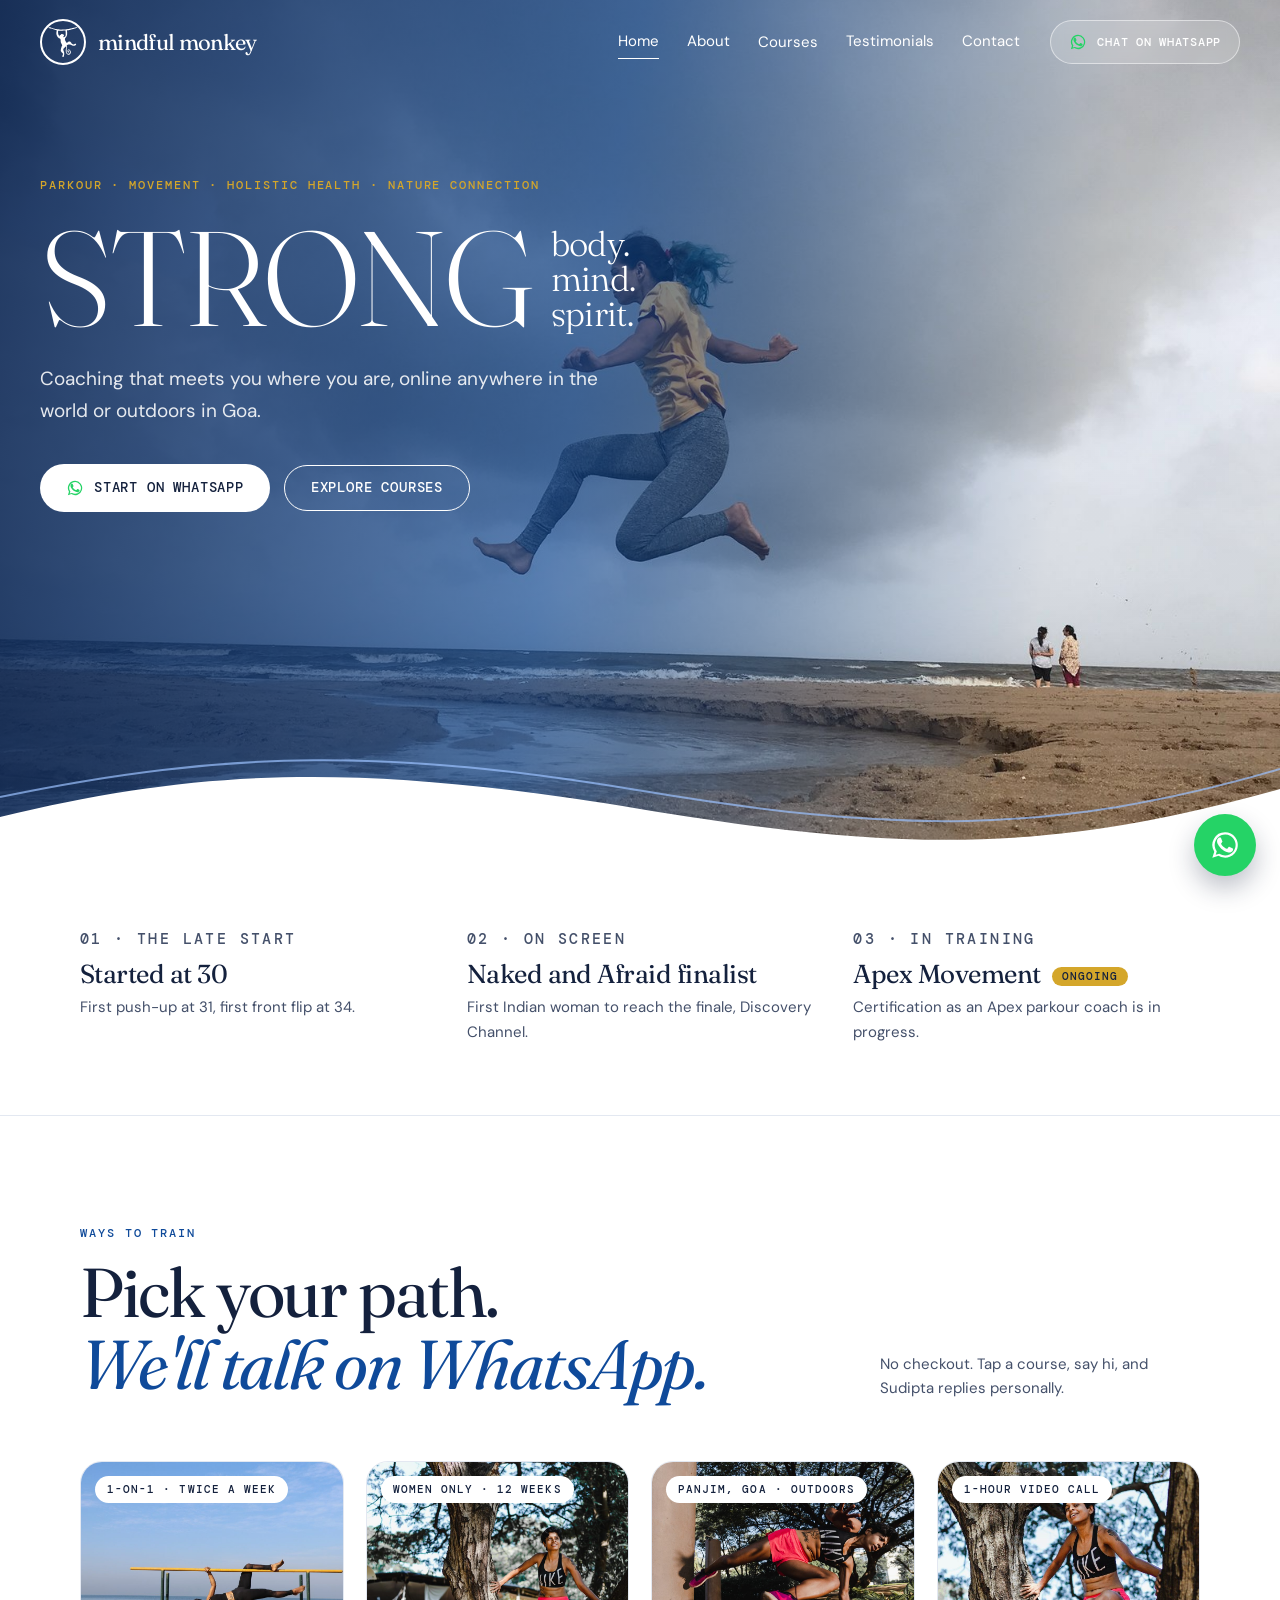
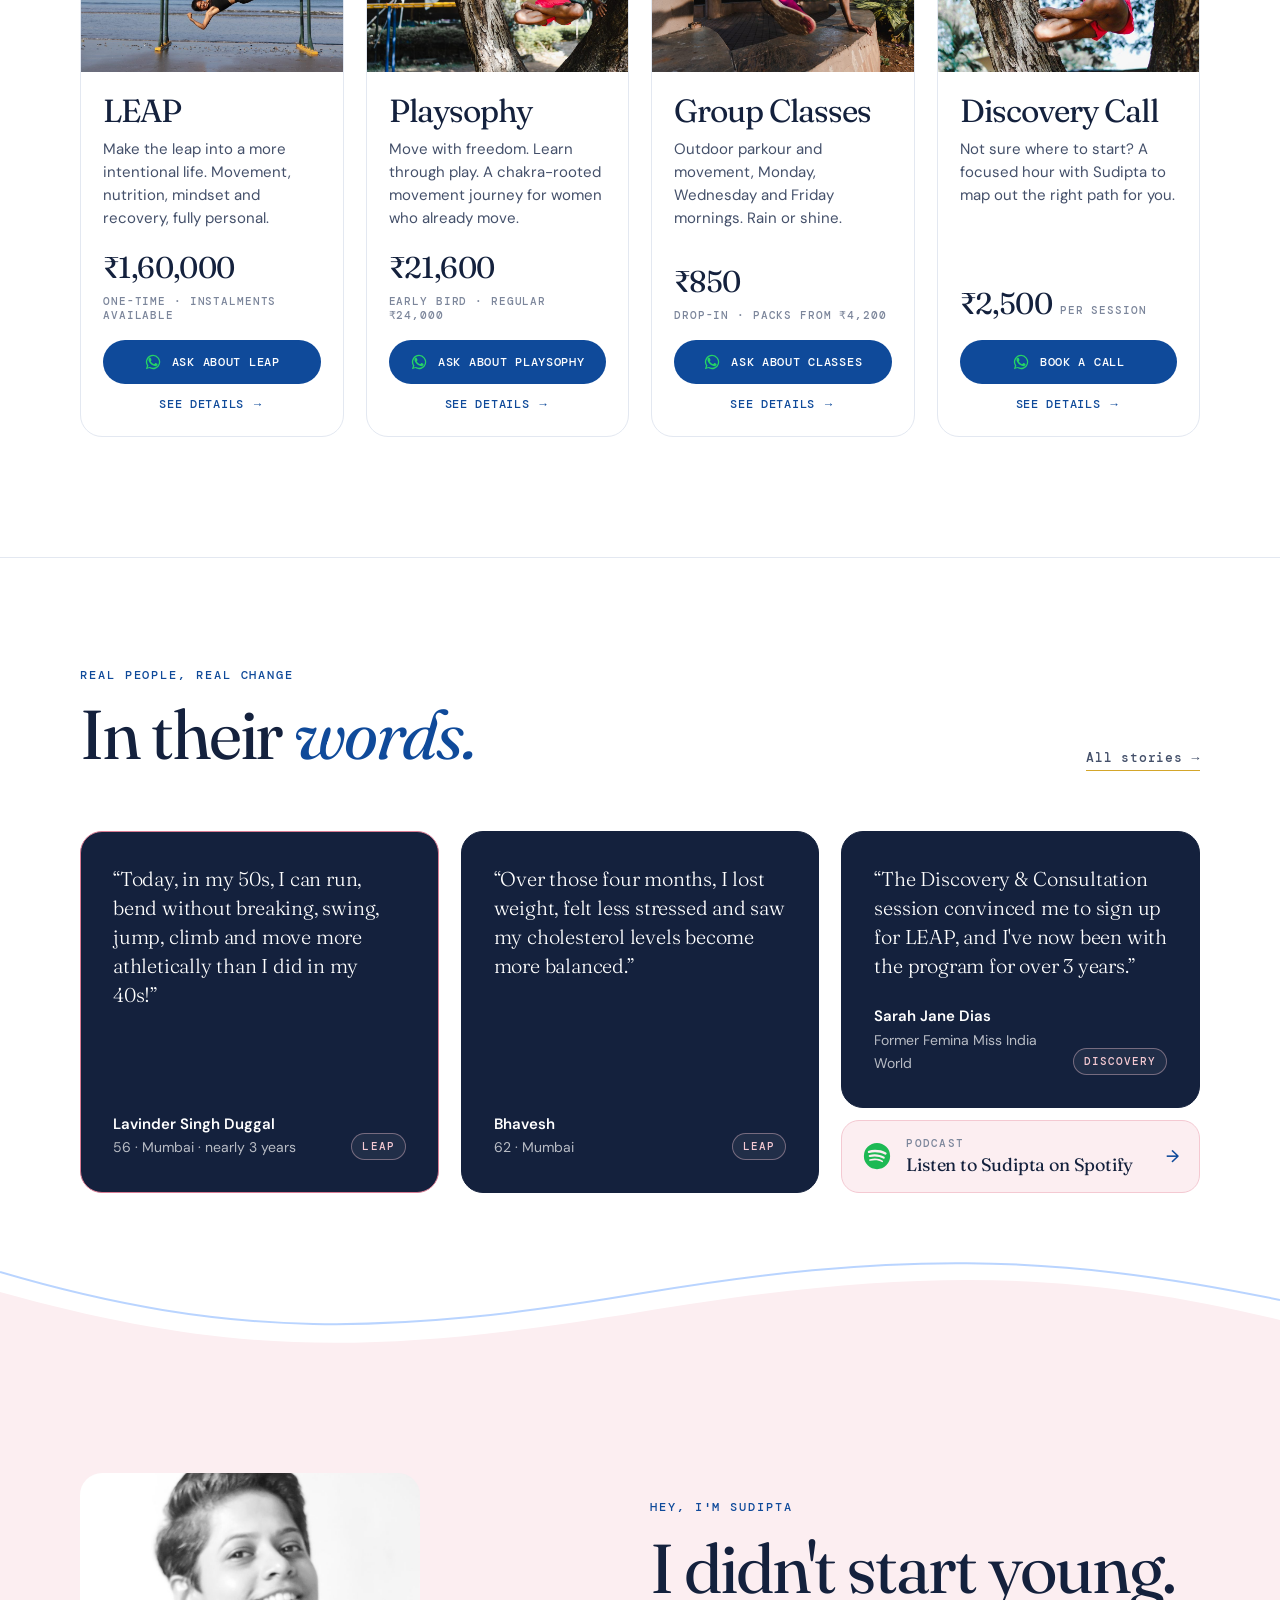
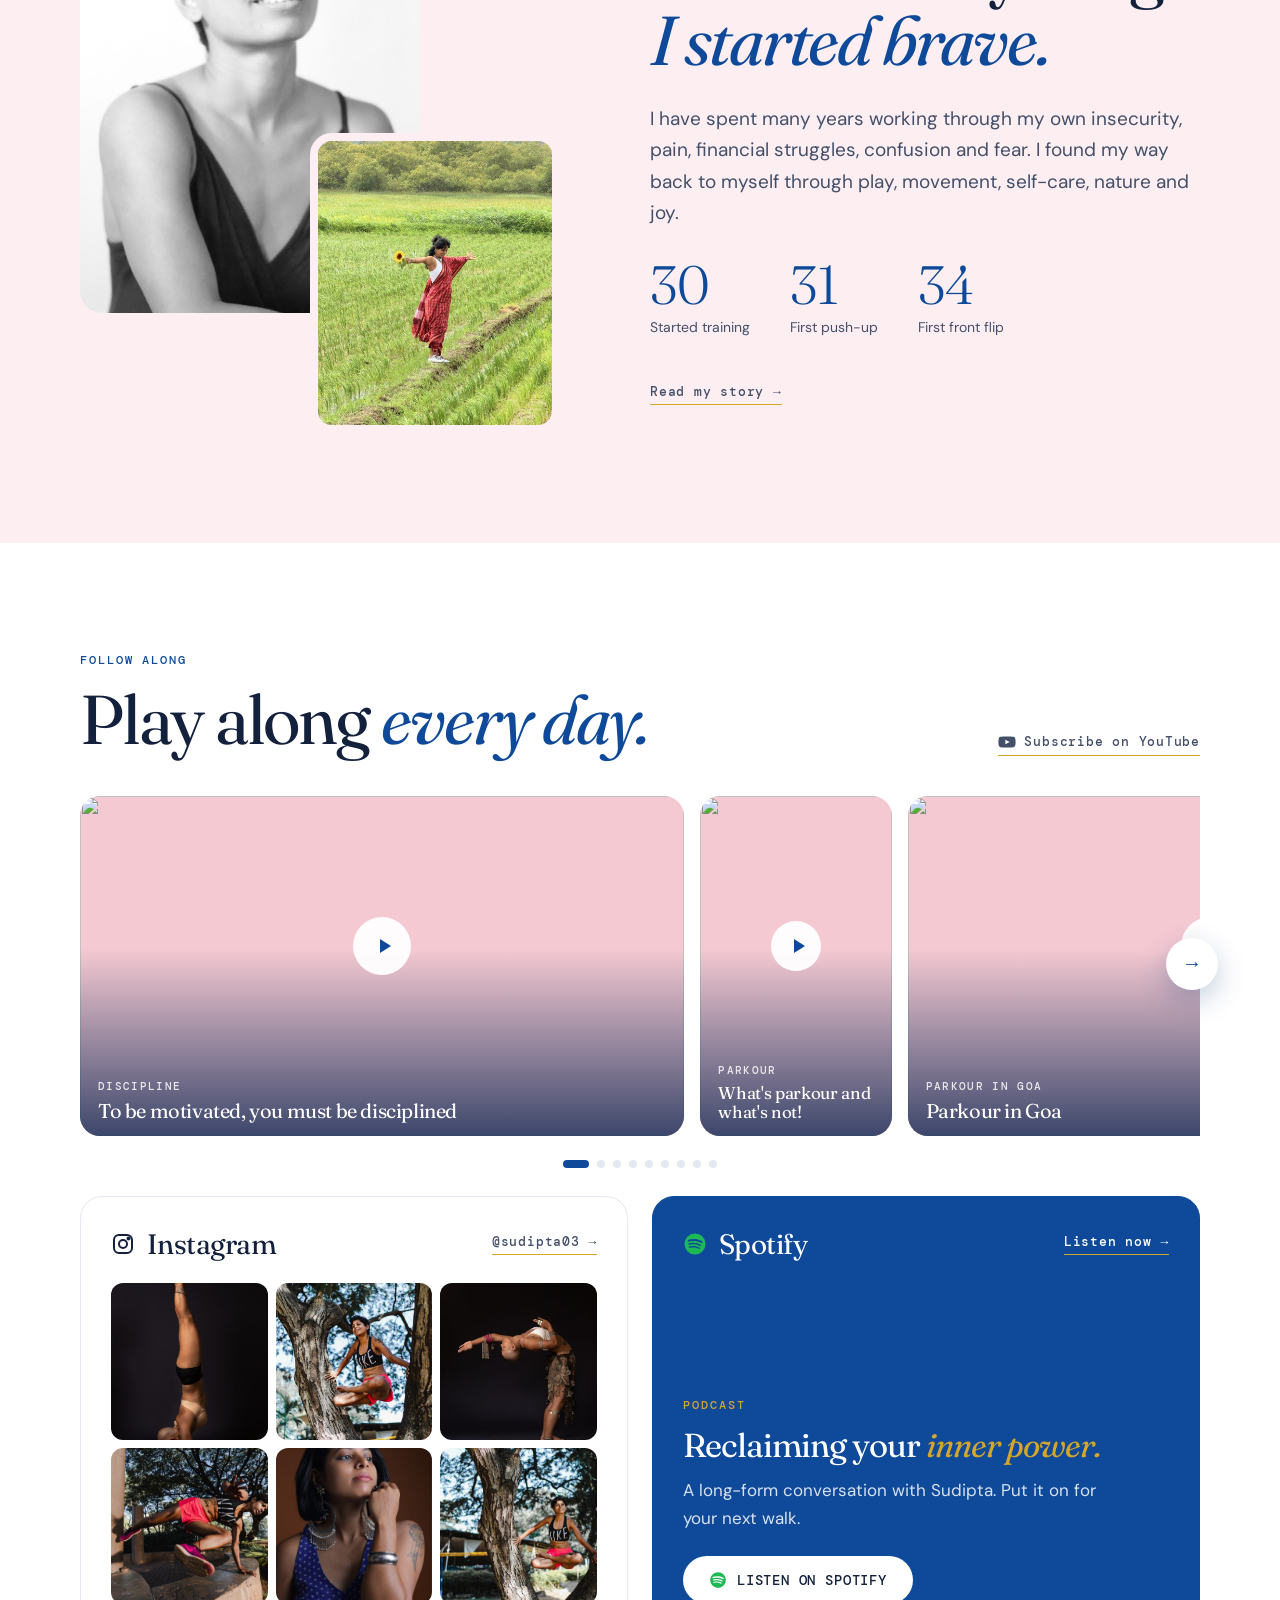
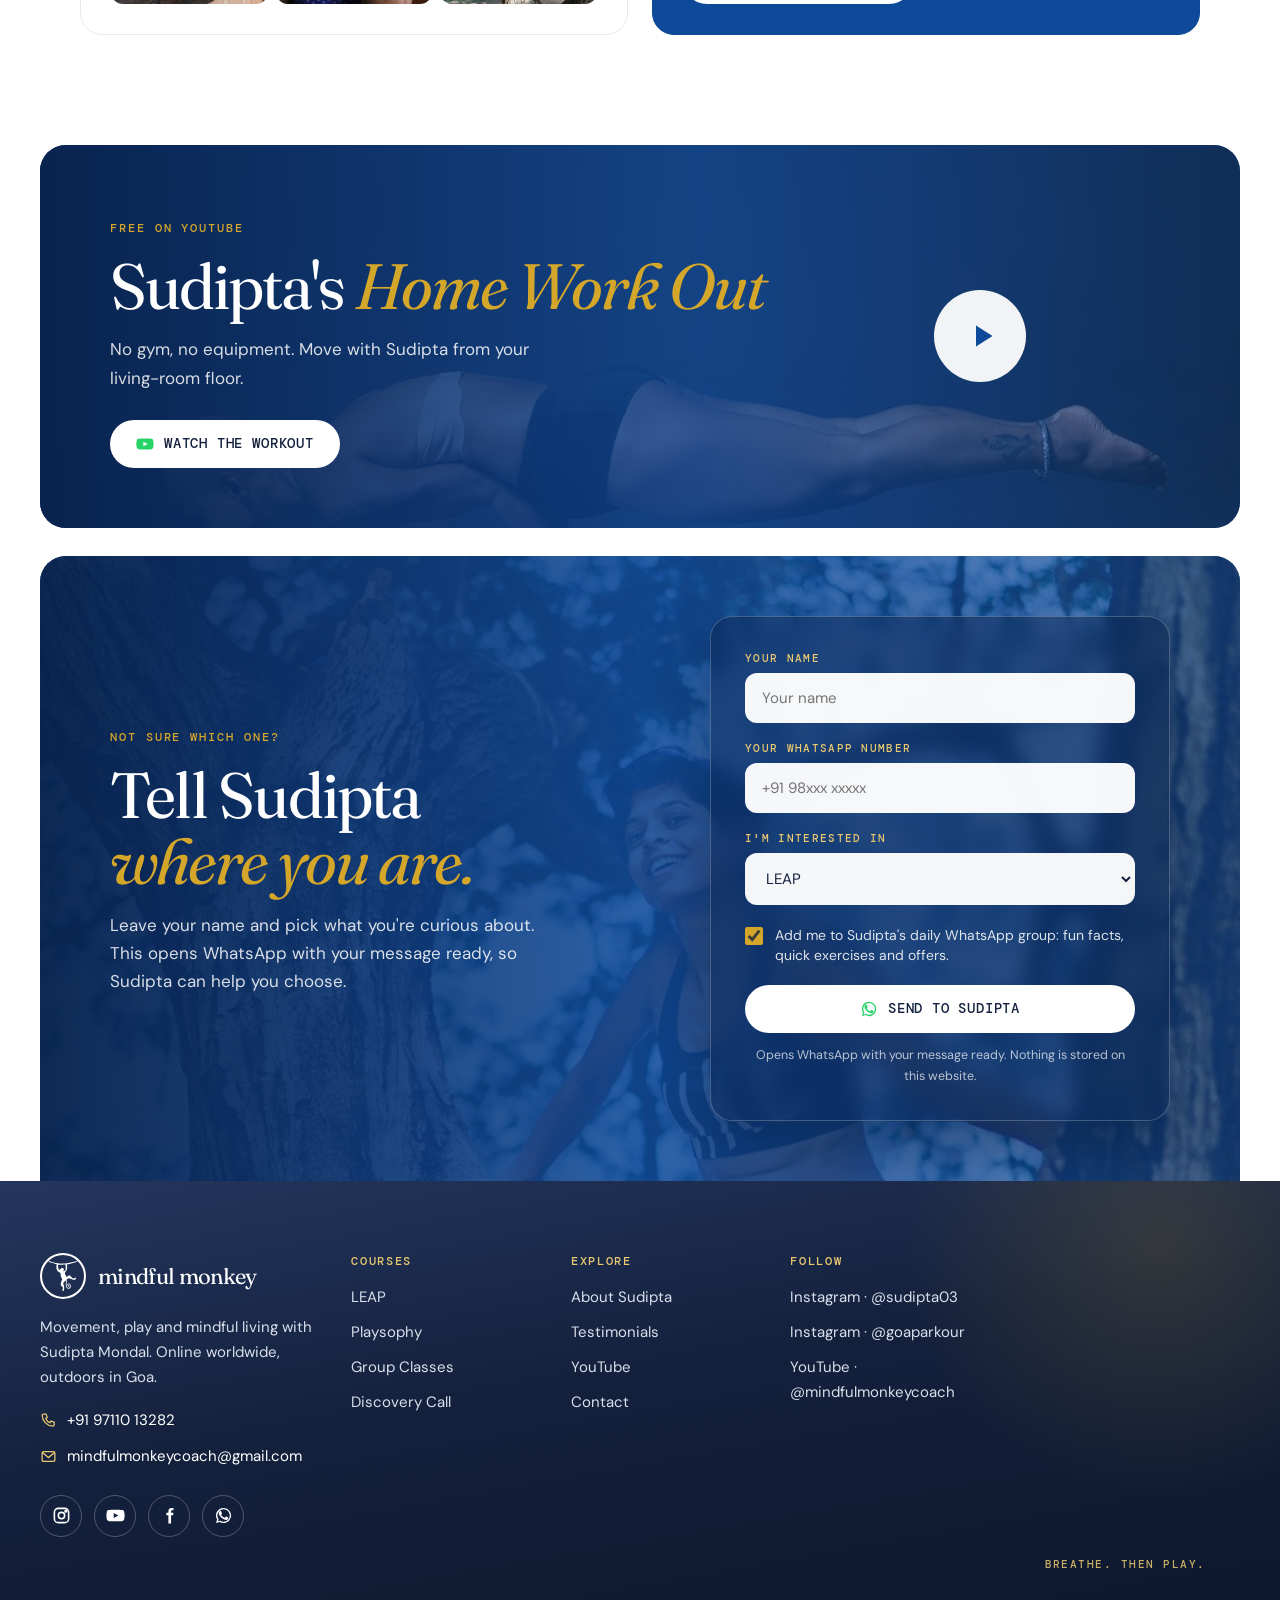
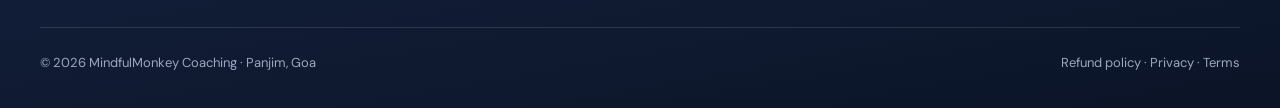
==== commit 08e95172: "Preview: self-serve build wired to the TEST form Co-Authored-By: Claude Opus 5.5 <noreply@anthropic." ====
--- a/index.html
+++ b/index.html
@@ -2,7 +2,6 @@
 <html lang="en">
 <head>
 <meta charset="utf-8">
-<meta name="robots" content="noindex, nofollow">
 <meta name="viewport" content="width=device-width, initial-scale=1">
 <title>Mindful Monkey · Parkour and holistic coaching with Sudipta Mondal</title>
 <meta name="description" content="Parkour, movement and holistic health coaching with Sudipta Mondal. LEAP, Playsophy, Goa group classes and Discovery calls, all booked on WhatsApp.">
@@ -10,10 +9,11 @@
 <meta property="og:description" content="Parkour, movement and holistic health coaching with Sudipta Mondal. LEAP, Playsophy, Goa group classes and Discovery calls, all booked on WhatsApp.">
 <meta property="og:image" content="https://mindfulmonkeycoach.com/images/hero-storm-jump.jpg">
 <meta name="theme-color" content="#0F4A9A">
+<meta name="robots" content="noindex, nofollow">
 <link rel="icon" href="images/logo-blue.jpg">
 <link rel="preconnect" href="https://fonts.googleapis.com"><link rel="preconnect" href="https://fonts.gstatic.com" crossorigin>
 <link href="https://fonts.googleapis.com/css2?family=DM+Mono:wght@400;500&family=DM+Sans:opsz,wght@9..40,400;9..40,500;9..40,600&family=Fraunces:ital,opsz,wght@0,9..144,300;0,9..144,400;0,9..144,500;1,9..144,300;1,9..144,400&display=swap" rel="stylesheet">
-<link rel="stylesheet" href="css/site.css">
+<link rel="stylesheet" href="css/site.css?v=mwozny6i">
 </head>
 <body>
 <svg width="0" height="0" style="position:absolute" aria-hidden="true"><symbol id="mk" viewBox="0 0 183.0 187.2"><path fill-rule="evenodd" d="M0.4,0.1 0.0,0.5 0.0,1.1 0.6,1.9 1.1,3.5 2.0,4.9 3.0,5.8 4.6,6.6 5.6,6.9 6.5,7.5 9.1,8.1 10.2,8.8 15.0,9.0 16.4,9.4 20.0,9.8 21.6,10.6 23.0,10.9 24.8,11.6 27.0,12.0 28.2,12.8 29.1,12.9 30.5,13.5 32.8,13.9 34.2,15.0 35.8,15.5 37.9,15.8 39.4,16.6 40.9,17.1 41.8,17.8 43.4,18.1 44.4,18.8 49.0,19.4 50.6,20.1 52.1,21.4 52.0,24.2 51.4,26.8 51.0,30.6 50.4,32.4 50.1,35.9 50.1,43.1 50.4,45.6 51.5,47.9 52.2,51.2 53.4,53.5 54.0,54.1 54.5,55.4 55.2,56.4 55.5,57.5 56.1,58.5 56.2,59.4 57.0,60.5 57.4,61.8 58.0,62.8 59.8,64.2 60.2,64.9 60.4,65.5 63.1,67.6 64.0,67.8 64.6,68.1 66.2,69.9 67.9,70.6 69.1,70.9 70.1,71.6 71.5,72.1 73.6,73.9 75.9,76.4 76.9,80.5 76.9,86.5 77.1,87.4 77.2,92.5 77.8,93.9 78.2,96.6 78.9,97.5 79.4,99.8 80.0,100.2 80.4,101.5 81.1,102.2 81.4,103.6 82.0,104.8 82.1,105.6 83.0,106.6 83.4,107.6 84.0,108.1 84.2,109.5 86.1,112.5 86.5,114.1 86.5,115.0 85.9,116.0 85.9,116.5 85.4,117.2 85.1,118.4 84.5,119.0 84.0,120.5 83.4,121.0 82.9,122.6 82.1,123.9 81.9,126.2 81.2,127.5 80.9,129.1 80.4,129.9 80.1,132.4 79.2,134.2 78.9,137.0 78.2,138.1 78.1,141.6 77.5,144.0 77.5,147.4 78.1,150.8 79.1,152.8 81.2,154.9 82.6,157.5 84.0,158.9 86.8,160.9 87.4,161.8 89.2,163.4 91.0,165.9 91.2,167.1 91.0,171.6 90.2,172.9 90.1,174.1 89.4,175.2 89.0,176.6 88.5,177.2 88.2,178.8 87.4,181.2 87.4,183.8 88.2,185.6 89.6,186.8 90.5,187.1 91.8,187.2 94.0,186.6 96.2,184.6 97.2,182.6 97.8,179.8 97.9,176.4 99.0,172.9 99.1,160.1 98.4,158.9 98.1,155.9 97.4,154.6 97.1,153.4 96.2,152.1 95.2,149.2 95.1,148.1 94.4,147.1 94.2,145.9 93.5,144.6 93.5,144.0 93.0,142.6 93.4,138.9 94.0,138.0 94.2,137.0 95.4,134.9 100.8,129.5 101.8,128.1 104.1,126.2 106.5,123.2 108.8,121.8 109.2,121.8 109.6,122.1 109.8,123.0 110.2,123.9 110.2,125.1 111.0,126.5 111.0,127.5 110.5,129.8 110.0,136.8 109.2,138.0 109.0,142.5 108.5,143.9 108.6,149.6 109.2,153.0 109.5,156.8 110.2,159.2 111.2,160.4 111.4,161.2 112.4,163.8 114.0,166.6 115.2,167.8 115.9,168.0 117.5,169.6 120.2,171.6 122.4,172.1 123.4,172.8 128.2,173.2 132.5,171.9 134.0,171.0 137.0,167.5 139.1,164.1 140.1,161.5 140.5,156.0 140.1,153.2 139.2,151.5 139.0,150.1 138.4,149.1 138.0,147.9 137.4,146.9 135.1,144.9 134.1,143.0 133.1,142.0 131.5,141.5 131.1,141.0 130.1,140.8 129.0,139.9 126.6,140.1 123.5,141.1 120.4,144.9 120.2,146.5 119.6,148.0 119.5,150.2 120.1,153.5 121.2,155.5 122.4,156.8 125.5,158.9 128.0,158.8 129.9,157.6 130.6,155.5 130.6,154.2 129.9,153.0 129.0,152.6 127.8,152.5 125.6,151.6 124.1,150.4 123.5,149.4 123.2,148.1 123.6,146.4 125.5,144.9 126.5,144.4 127.9,144.2 129.1,144.8 131.4,146.2 132.9,148.1 133.8,149.9 133.9,150.6 134.4,151.6 135.1,152.4 135.9,154.1 135.9,155.5 135.0,159.8 134.2,161.1 133.9,162.5 132.4,164.4 131.0,165.6 127.1,167.5 125.1,167.8 123.6,167.6 118.6,164.8 117.4,163.5 114.2,157.8 114.0,143.4 114.4,136.0 115.0,134.6 115.0,129.5 115.5,124.5 115.5,120.6 115.0,115.1 116.0,113.9 116.4,112.6 117.5,111.6 121.1,110.9 122.4,110.0 124.5,109.6 125.9,109.0 128.4,108.8 133.0,109.0 135.4,109.8 136.9,109.9 138.4,110.8 139.9,111.0 141.2,111.8 142.2,111.9 143.4,112.5 144.5,112.8 145.4,113.8 146.4,114.0 147.5,114.8 150.0,115.1 152.9,116.6 154.8,116.9 156.2,117.5 161.1,117.6 162.2,117.0 164.0,116.9 165.0,116.5 165.8,115.9 166.9,115.8 167.5,115.1 169.1,114.6 169.5,114.1 171.5,112.8 173.1,110.6 173.1,106.2 172.4,105.1 171.5,104.6 171.1,104.1 168.4,103.9 167.0,104.6 165.2,105.0 164.9,105.5 163.5,106.0 163.0,106.5 161.9,107.0 161.1,107.8 160.4,107.9 159.5,108.4 157.2,108.8 154.1,108.6 152.9,107.8 151.8,107.5 151.1,106.8 150.1,106.5 148.2,104.9 147.4,104.8 146.1,103.8 145.5,102.5 145.1,100.9 142.5,97.9 142.1,96.9 140.8,95.4 139.5,94.6 136.9,91.6 135.8,90.9 133.4,90.8 132.4,90.4 131.6,90.4 131.1,90.6 127.2,91.1 125.0,91.9 123.2,92.9 122.5,93.8 121.8,94.0 121.1,94.8 120.4,95.0 117.6,97.5 115.6,98.5 114.4,98.5 113.9,98.2 112.6,97.0 112.4,96.0 111.5,95.5 110.5,94.5 110.1,92.8 108.5,90.8 108.1,89.6 107.4,88.9 105.5,85.1 105.2,83.1 104.5,81.8 104.1,79.4 103.5,78.1 103.4,75.4 103.5,74.0 104.1,72.8 104.5,70.9 105.5,69.4 106.2,68.8 106.5,67.9 108.0,66.0 108.2,64.8 111.0,62.5 112.1,60.1 112.9,59.5 114.0,57.5 114.4,55.4 115.1,54.2 115.4,52.9 116.1,51.6 116.4,48.9 117.0,47.6 117.2,46.4 117.4,30.8 116.2,26.9 116.4,22.1 117.1,21.2 118.2,20.9 121.1,20.6 122.8,20.0 125.2,19.5 128.2,19.5 130.5,18.8 132.8,18.5 134.0,18.0 136.9,17.8 138.2,16.9 139.9,16.6 141.5,15.9 144.8,15.5 146.2,14.8 148.2,14.5 149.4,14.0 151.6,13.6 152.8,13.0 154.9,12.5 156.4,11.8 161.6,10.8 163.1,9.9 165.0,9.8 166.2,9.0 167.9,8.8 168.9,8.0 170.9,7.6 171.6,7.1 173.5,6.8 174.6,6.1 176.5,5.9 179.4,3.8 181.6,3.5 182.8,2.5 183.0,1.9 182.9,1.2 181.5,0.6 179.5,0.5 178.2,0.6 176.0,1.6 171.2,1.9 170.1,2.5 167.2,2.9 165.9,3.6 163.2,3.9 161.4,4.8 158.1,5.0 154.5,5.9 152.1,6.9 145.5,7.9 143.5,8.6 140.8,8.9 138.9,9.6 136.2,10.0 134.2,10.9 131.4,11.1 130.5,11.6 128.2,12.1 126.5,12.1 124.8,12.6 120.0,13.1 118.2,13.6 111.0,14.0 107.4,14.9 98.9,15.6 92.1,15.6 83.4,16.0 80.0,16.4 71.9,15.6 69.9,15.2 66.5,15.1 65.0,14.6 62.8,14.5 61.2,14.0 54.2,13.6 49.9,13.0 45.6,12.8 43.5,11.9 40.4,11.4 38.9,10.6 37.2,10.5 36.1,9.9 34.1,9.8 30.5,8.9 28.9,7.9 24.9,6.8 23.5,5.9 22.1,5.6 20.9,4.9 18.5,4.5 17.6,4.0 15.4,3.5 12.0,2.1 8.8,1.6 7.6,1.0 5.4,0.8 3.4,0.0ZM106.9,22.5 107.2,23.0 107.5,24.5 107.4,27.8 108.1,30.6 108.2,46.8 107.1,55.5 106.2,57.1 102.1,60.6 101.4,60.9 100.6,61.9 99.5,62.5 98.6,62.6 96.9,63.4 94.6,63.2 94.0,62.8 93.9,61.4 94.1,61.0 94.1,59.1 94.4,58.4 95.1,57.1 95.9,56.6 96.2,55.9 97.1,55.1 98.1,53.5 98.2,50.9 98.0,49.1 97.0,47.9 92.5,46.8 91.1,45.9 90.1,45.6 89.6,45.0 88.6,44.5 88.0,43.9 86.8,43.8 85.9,43.4 82.5,43.0 81.4,43.6 80.1,44.9 79.0,46.6 78.2,47.2 76.4,49.6 75.0,50.5 72.5,50.9 71.4,51.5 70.5,53.2 70.4,54.6 70.9,55.1 71.1,56.2 72.0,57.6 73.5,58.6 73.8,59.2 74.4,59.8 74.2,60.0 73.8,60.0 72.4,59.4 71.6,58.6 71.0,58.4 66.2,53.6 65.4,52.2 65.0,51.0 64.4,50.2 64.1,48.8 63.1,47.2 62.6,47.0 62.0,46.1 61.8,43.0 61.2,41.2 61.1,36.9 60.6,33.1 60.6,31.8 60.9,31.2 60.6,26.6 61.4,24.1 62.2,23.0 62.9,22.8 72.2,23.0 86.9,23.0 97.0,22.6 98.4,22.0 100.2,22.4 106.0,22.1Z"/></symbol></svg><header class="site-header over"><div class="wrap">
@@ -21,7 +21,7 @@
 <nav class="links" aria-label="Main">
 <a href="index.html" class="on">Home</a><a href="about.html">About</a>
 <span class="has-sub"><a href="courses.html">Courses</a><span class="sub">
-<a href="online-coaching/leap.html">LEAP · 1-on-1</a><a href="online-coaching/playsophy.html">Playsophy · women only</a><a href="group-classes.html">Group Classes · Goa</a><a href="discovery.html">Discovery Call</a><a href="online-coaching/compare.html">Compare LEAP and Playsophy</a></span></span>
+<a href="online-coaching/leap.html">LEAP · 1-on-1</a><a href="online-coaching/playsophy.html">Playsophy · women only</a><a href="group-classes.html">Group Classes · Goa</a><a href="discovery.html">Discovery Call</a><a href="courses.html#upcoming">Bootcamps, retreats &amp; workshops</a><a href="online-coaching/compare.html">Compare LEAP and Playsophy</a></span></span>
 <a href="testimonials.html">Testimonials</a><a href="contact.html">Contact</a>
 </nav>
 <a class="btn btn-blue hdr-cta" href="https://wa.me/919711013282?text=Hi%20Sudipta%2C%20I%20would%20like%20to%20know%20more%20about%20your%20coaching" target="_blank" rel="noopener"><svg viewBox="0 0 24 24" fill="currentColor" aria-hidden="true"><path d="M17.47 14.38c-.3-.15-1.76-.87-2.04-.97-.27-.1-.47-.15-.67.15-.2.3-.77.97-.94 1.17-.17.2-.35.22-.65.07-.3-.15-1.25-.46-2.38-1.47-.88-.78-1.47-1.75-1.65-2.05-.17-.3-.02-.46.13-.61.13-.13.3-.35.45-.52.15-.17.2-.3.3-.5.1-.2.05-.37-.02-.52-.07-.15-.67-1.62-.92-2.22-.24-.58-.49-.5-.67-.51h-.57c-.2 0-.52.07-.79.37-.27.3-1.04 1.02-1.04 2.48s1.07 2.87 1.22 3.07c.15.2 2.1 3.2 5.08 4.49.71.31 1.26.49 1.69.63.71.23 1.36.2 1.87.12.57-.08 1.76-.72 2.01-1.42.25-.7.25-1.3.17-1.42-.07-.13-.27-.2-.57-.35zM12.04 2.5a9.5 9.5 0 0 0-8.1 14.5L2.5 21.5l4.63-1.4a9.5 9.5 0 1 0 4.9-17.6zm0 17.3a7.78 7.78 0 0 1-3.97-1.08l-.28-.17-2.75.84.82-2.68-.18-.28a7.83 7.83 0 1 1 6.36 3.37z"/></svg> Chat on WhatsApp</a>
@@ -31,8 +31,9 @@
 <main>
 
 <section class="hero"><img src="images/hero-storm-jump.jpg" alt="Sudipta mid-jump on a stormy Goa beach">
-<div class="wrap"><p class="eyebrow">Parkour · Movement · Holistic health</p>
-<h1>Strong body.<br>Strong mind.<br><em>Strong spirit.</em></h1>
+<video class="hero-vid" data-lg="images/hero-loop.mp4" data-sm="images/hero-loop-sm.mp4" muted playsinline loop preload="none" aria-hidden="true" tabindex="-1"></video>
+<div class="wrap"><p class="eyebrow">Parkour · Movement · Holistic health · Nature connection</p>
+<h1 class="strong" aria-label="Strong body. Strong mind. Strong spirit."><span class="big" aria-hidden="true">STRONG</span><span class="three" aria-hidden="true"><span>body.</span><span>mind.</span><em>spirit.</em></span></h1>
 <p class="lede">Coaching that meets you where you are, online anywhere in the world or outdoors in Goa.</p>
 <div class="row-btns"><a class="btn btn-white" href="https://wa.me/919711013282?text=Hi%20Sudipta%2C%20I%20am%20interested%20in%20your%20coaching" target="_blank" rel="noopener"><svg viewBox="0 0 24 24" fill="currentColor" aria-hidden="true"><path d="M17.47 14.38c-.3-.15-1.76-.87-2.04-.97-.27-.1-.47-.15-.67.15-.2.3-.77.97-.94 1.17-.17.2-.35.22-.65.07-.3-.15-1.25-.46-2.38-1.47-.88-.78-1.47-1.75-1.65-2.05-.17-.3-.02-.46.13-.61.13-.13.3-.35.45-.52.15-.17.2-.3.3-.5.1-.2.05-.37-.02-.52-.07-.15-.67-1.62-.92-2.22-.24-.58-.49-.5-.67-.51h-.57c-.2 0-.52.07-.79.37-.27.3-1.04 1.02-1.04 2.48s1.07 2.87 1.22 3.07c.15.2 2.1 3.2 5.08 4.49.71.31 1.26.49 1.69.63.71.23 1.36.2 1.87.12.57-.08 1.76-.72 2.01-1.42.25-.7.25-1.3.17-1.42-.07-.13-.27-.2-.57-.35zM12.04 2.5a9.5 9.5 0 0 0-8.1 14.5L2.5 21.5l4.63-1.4a9.5 9.5 0 1 0 4.9-17.6zm0 17.3a7.78 7.78 0 0 1-3.97-1.08l-.28-.17-2.75.84.82-2.68-.18-.28a7.83 7.83 0 1 1 6.36 3.37z"/></svg> Start on WhatsApp</a><a class="btn btn-line" href="courses.html">Explore courses</a></div></div>
 </section>
@@ -46,71 +47,77 @@
 <section class="sec" style="border-top:1px solid var(--line)"><div class="wrap">
 <div class="head-row"><div><p class="eyebrow" style="margin-bottom:16px">Ways to train</p><h2 class="h2">Pick your path.<br><em>We'll talk on WhatsApp.</em></h2></div>
 <p style="font-size:15px;max-width:320px">No checkout. Tap a course, say hi, and Sudipta replies personally.</p></div>
-<div class="cards"><div class="card feat rv"><a class="ph" href="online-coaching/leap.html"><img src="images/leap-back-lever.jpg" alt="LEAP"><span class="tag">1-on-1 · twice a week</span></a>
+<div class="cards"><div class="card rv"><a class="ph" href="online-coaching/leap.html"><img loading="lazy" decoding="async" src="images/leap-back-lever.jpg" alt="LEAP"><span class="tag">1-on-1 · twice a week</span></a>
 <div class="bd"><h3><a href="online-coaching/leap.html">LEAP</a></h3><p class="d">Make the leap into a more intentional life. Movement, nutrition, mindset and recovery, fully personal.</p><div class="price"><b><span data-inr="160000">₹1,60,000</span></b><span>one-time · instalments available</span></div>
-<a class="btn btn-blue" href="https://wa.me/919711013282?text=Hi%20I%20am%20interested%20in%20LEAP" target="_blank" rel="noopener"><svg viewBox="0 0 24 24" fill="currentColor" aria-hidden="true"><path d="M17.47 14.38c-.3-.15-1.76-.87-2.04-.97-.27-.1-.47-.15-.67.15-.2.3-.77.97-.94 1.17-.17.2-.35.22-.65.07-.3-.15-1.25-.46-2.38-1.47-.88-.78-1.47-1.75-1.65-2.05-.17-.3-.02-.46.13-.61.13-.13.3-.35.45-.52.15-.17.2-.3.3-.5.1-.2.05-.37-.02-.52-.07-.15-.67-1.62-.92-2.22-.24-.58-.49-.5-.67-.51h-.57c-.2 0-.52.07-.79.37-.27.3-1.04 1.02-1.04 2.48s1.07 2.87 1.22 3.07c.15.2 2.1 3.2 5.08 4.49.71.31 1.26.49 1.69.63.71.23 1.36.2 1.87.12.57-.08 1.76-.72 2.01-1.42.25-.7.25-1.3.17-1.42-.07-.13-.27-.2-.57-.35zM12.04 2.5a9.5 9.5 0 0 0-8.1 14.5L2.5 21.5l4.63-1.4a9.5 9.5 0 1 0 4.9-17.6zm0 17.3a7.78 7.78 0 0 1-3.97-1.08l-.28-.17-2.75.84.82-2.68-.18-.28a7.83 7.83 0 1 1 6.36 3.37z"/></svg> Ask about LEAP</a><a class="more" href="online-coaching/leap.html">See details →</a></div></div><div class="card rv"><a class="ph" href="online-coaching/playsophy.html"><img src="images/playsophy-tree.jpg" alt="Playsophy"><span class="tag">Women only · 12 weeks</span></a>
+<a class="btn btn-blue" href="https://wa.me/919711013282?text=Hi%20I%20am%20interested%20in%20LEAP" target="_blank" rel="noopener"><svg viewBox="0 0 24 24" fill="currentColor" aria-hidden="true"><path d="M17.47 14.38c-.3-.15-1.76-.87-2.04-.97-.27-.1-.47-.15-.67.15-.2.3-.77.97-.94 1.17-.17.2-.35.22-.65.07-.3-.15-1.25-.46-2.38-1.47-.88-.78-1.47-1.75-1.65-2.05-.17-.3-.02-.46.13-.61.13-.13.3-.35.45-.52.15-.17.2-.3.3-.5.1-.2.05-.37-.02-.52-.07-.15-.67-1.62-.92-2.22-.24-.58-.49-.5-.67-.51h-.57c-.2 0-.52.07-.79.37-.27.3-1.04 1.02-1.04 2.48s1.07 2.87 1.22 3.07c.15.2 2.1 3.2 5.08 4.49.71.31 1.26.49 1.69.63.71.23 1.36.2 1.87.12.57-.08 1.76-.72 2.01-1.42.25-.7.25-1.3.17-1.42-.07-.13-.27-.2-.57-.35zM12.04 2.5a9.5 9.5 0 0 0-8.1 14.5L2.5 21.5l4.63-1.4a9.5 9.5 0 1 0 4.9-17.6zm0 17.3a7.78 7.78 0 0 1-3.97-1.08l-.28-.17-2.75.84.82-2.68-.18-.28a7.83 7.83 0 1 1 6.36 3.37z"/></svg> Ask about LEAP</a><a class="more" href="online-coaching/leap.html">See details →</a></div></div><div class="card rv"><a class="ph" href="online-coaching/playsophy.html"><img loading="lazy" decoding="async" src="images/playsophy-tree.jpg" alt="Playsophy"><span class="tag">Women only · 12 weeks</span></a>
 <div class="bd"><h3><a href="online-coaching/playsophy.html">Playsophy</a></h3><p class="d">Move with freedom. Learn through play. A chakra-rooted movement journey for women who already move.</p><div class="price"><b><span data-inr="21600">₹21,600</span></b><span>early bird · regular <span data-inr="24000">₹24,000</span></span></div>
-<a class="btn btn-blue" href="https://wa.me/919711013282?text=Hi%20I%20am%20interested%20in%20Playsophy" target="_blank" rel="noopener"><svg viewBox="0 0 24 24" fill="currentColor" aria-hidden="true"><path d="M17.47 14.38c-.3-.15-1.76-.87-2.04-.97-.27-.1-.47-.15-.67.15-.2.3-.77.97-.94 1.17-.17.2-.35.22-.65.07-.3-.15-1.25-.46-2.38-1.47-.88-.78-1.47-1.75-1.65-2.05-.17-.3-.02-.46.13-.61.13-.13.3-.35.45-.52.15-.17.2-.3.3-.5.1-.2.05-.37-.02-.52-.07-.15-.67-1.62-.92-2.22-.24-.58-.49-.5-.67-.51h-.57c-.2 0-.52.07-.79.37-.27.3-1.04 1.02-1.04 2.48s1.07 2.87 1.22 3.07c.15.2 2.1 3.2 5.08 4.49.71.31 1.26.49 1.69.63.71.23 1.36.2 1.87.12.57-.08 1.76-.72 2.01-1.42.25-.7.25-1.3.17-1.42-.07-.13-.27-.2-.57-.35zM12.04 2.5a9.5 9.5 0 0 0-8.1 14.5L2.5 21.5l4.63-1.4a9.5 9.5 0 1 0 4.9-17.6zm0 17.3a7.78 7.78 0 0 1-3.97-1.08l-.28-.17-2.75.84.82-2.68-.18-.28a7.83 7.83 0 1 1 6.36 3.37z"/></svg> Ask about Playsophy</a><a class="more" href="online-coaching/playsophy.html">See details →</a></div></div><div class="card rv"><a class="ph" href="group-classes.html"><img src="images/groupclass-vault.jpg" alt="Group Classes"><span class="tag">Panjim, Goa · Outdoors</span></a>
+<a class="btn btn-blue" href="https://wa.me/919711013282?text=Hi%20I%20am%20interested%20in%20Playsophy" target="_blank" rel="noopener"><svg viewBox="0 0 24 24" fill="currentColor" aria-hidden="true"><path d="M17.47 14.38c-.3-.15-1.76-.87-2.04-.97-.27-.1-.47-.15-.67.15-.2.3-.77.97-.94 1.17-.17.2-.35.22-.65.07-.3-.15-1.25-.46-2.38-1.47-.88-.78-1.47-1.75-1.65-2.05-.17-.3-.02-.46.13-.61.13-.13.3-.35.45-.52.15-.17.2-.3.3-.5.1-.2.05-.37-.02-.52-.07-.15-.67-1.62-.92-2.22-.24-.58-.49-.5-.67-.51h-.57c-.2 0-.52.07-.79.37-.27.3-1.04 1.02-1.04 2.48s1.07 2.87 1.22 3.07c.15.2 2.1 3.2 5.08 4.49.71.31 1.26.49 1.69.63.71.23 1.36.2 1.87.12.57-.08 1.76-.72 2.01-1.42.25-.7.25-1.3.17-1.42-.07-.13-.27-.2-.57-.35zM12.04 2.5a9.5 9.5 0 0 0-8.1 14.5L2.5 21.5l4.63-1.4a9.5 9.5 0 1 0 4.9-17.6zm0 17.3a7.78 7.78 0 0 1-3.97-1.08l-.28-.17-2.75.84.82-2.68-.18-.28a7.83 7.83 0 1 1 6.36 3.37z"/></svg> Ask about Playsophy</a><a class="more" href="online-coaching/playsophy.html">See details →</a></div></div><div class="card rv"><a class="ph" href="group-classes.html"><img loading="lazy" decoding="async" src="images/groupclass-vault.jpg" alt="Group Classes"><span class="tag">Panjim, Goa · Outdoors</span></a>
 <div class="bd"><h3><a href="group-classes.html">Group Classes</a></h3><p class="d">Outdoor parkour and movement, Monday, Wednesday and Friday mornings. Rain or shine.</p><div class="price"><b><span data-inr="850">₹850</span></b><span>drop-in · packs from <span data-inr="4200">₹4,200</span></span></div>
-<a class="btn btn-blue" href="https://wa.me/919711013282?text=Hi%20I%20am%20interested%20in%20Group%20Classes" target="_blank" rel="noopener"><svg viewBox="0 0 24 24" fill="currentColor" aria-hidden="true"><path d="M17.47 14.38c-.3-.15-1.76-.87-2.04-.97-.27-.1-.47-.15-.67.15-.2.3-.77.97-.94 1.17-.17.2-.35.22-.65.07-.3-.15-1.25-.46-2.38-1.47-.88-.78-1.47-1.75-1.65-2.05-.17-.3-.02-.46.13-.61.13-.13.3-.35.45-.52.15-.17.2-.3.3-.5.1-.2.05-.37-.02-.52-.07-.15-.67-1.62-.92-2.22-.24-.58-.49-.5-.67-.51h-.57c-.2 0-.52.07-.79.37-.27.3-1.04 1.02-1.04 2.48s1.07 2.87 1.22 3.07c.15.2 2.1 3.2 5.08 4.49.71.31 1.26.49 1.69.63.71.23 1.36.2 1.87.12.57-.08 1.76-.72 2.01-1.42.25-.7.25-1.3.17-1.42-.07-.13-.27-.2-.57-.35zM12.04 2.5a9.5 9.5 0 0 0-8.1 14.5L2.5 21.5l4.63-1.4a9.5 9.5 0 1 0 4.9-17.6zm0 17.3a7.78 7.78 0 0 1-3.97-1.08l-.28-.17-2.75.84.82-2.68-.18-.28a7.83 7.83 0 1 1 6.36 3.37z"/></svg> Ask about Group</a><a class="more" href="group-classes.html">See details →</a></div></div><div class="card rv"><a class="ph" href="discovery.html"><img src="images/leap-tree-smile.jpg" alt="Discovery Call"><span class="tag">1-hour video call</span></a>
+<a class="btn btn-blue" href="https://wa.me/919711013282?text=Hi%20I%20am%20interested%20in%20Group%20Classes" target="_blank" rel="noopener"><svg viewBox="0 0 24 24" fill="currentColor" aria-hidden="true"><path d="M17.47 14.38c-.3-.15-1.76-.87-2.04-.97-.27-.1-.47-.15-.67.15-.2.3-.77.97-.94 1.17-.17.2-.35.22-.65.07-.3-.15-1.25-.46-2.38-1.47-.88-.78-1.47-1.75-1.65-2.05-.17-.3-.02-.46.13-.61.13-.13.3-.35.45-.52.15-.17.2-.3.3-.5.1-.2.05-.37-.02-.52-.07-.15-.67-1.62-.92-2.22-.24-.58-.49-.5-.67-.51h-.57c-.2 0-.52.07-.79.37-.27.3-1.04 1.02-1.04 2.48s1.07 2.87 1.22 3.07c.15.2 2.1 3.2 5.08 4.49.71.31 1.26.49 1.69.63.71.23 1.36.2 1.87.12.57-.08 1.76-.72 2.01-1.42.25-.7.25-1.3.17-1.42-.07-.13-.27-.2-.57-.35zM12.04 2.5a9.5 9.5 0 0 0-8.1 14.5L2.5 21.5l4.63-1.4a9.5 9.5 0 1 0 4.9-17.6zm0 17.3a7.78 7.78 0 0 1-3.97-1.08l-.28-.17-2.75.84.82-2.68-.18-.28a7.83 7.83 0 1 1 6.36 3.37z"/></svg> Ask about classes</a><a class="more" href="group-classes.html">See details →</a></div></div><div class="card rv"><a class="ph" href="discovery.html"><img loading="lazy" decoding="async" src="images/leap-tree-smile.jpg" alt="Discovery Call"><span class="tag">1-hour video call</span></a>
 <div class="bd"><h3><a href="discovery.html">Discovery Call</a></h3><p class="d">Not sure where to start? A focused hour with Sudipta to map out the right path for you.</p><div class="price"><b><span data-inr="2500">₹2,500</span></b><span>per session</span></div>
-<a class="btn btn-blue" href="https://wa.me/919711013282?text=Hi%20I%20am%20interested%20in%20Discovery%20Call" target="_blank" rel="noopener"><svg viewBox="0 0 24 24" fill="currentColor" aria-hidden="true"><path d="M17.47 14.38c-.3-.15-1.76-.87-2.04-.97-.27-.1-.47-.15-.67.15-.2.3-.77.97-.94 1.17-.17.2-.35.22-.65.07-.3-.15-1.25-.46-2.38-1.47-.88-.78-1.47-1.75-1.65-2.05-.17-.3-.02-.46.13-.61.13-.13.3-.35.45-.52.15-.17.2-.3.3-.5.1-.2.05-.37-.02-.52-.07-.15-.67-1.62-.92-2.22-.24-.58-.49-.5-.67-.51h-.57c-.2 0-.52.07-.79.37-.27.3-1.04 1.02-1.04 2.48s1.07 2.87 1.22 3.07c.15.2 2.1 3.2 5.08 4.49.71.31 1.26.49 1.69.63.71.23 1.36.2 1.87.12.57-.08 1.76-.72 2.01-1.42.25-.7.25-1.3.17-1.42-.07-.13-.27-.2-.57-.35zM12.04 2.5a9.5 9.5 0 0 0-8.1 14.5L2.5 21.5l4.63-1.4a9.5 9.5 0 1 0 4.9-17.6zm0 17.3a7.78 7.78 0 0 1-3.97-1.08l-.28-.17-2.75.84.82-2.68-.18-.28a7.83 7.83 0 1 1 6.36 3.37z"/></svg> Ask about Discovery</a><a class="more" href="discovery.html">See details →</a></div></div></div>
+<a class="btn btn-blue" href="https://wa.me/919711013282?text=Hi%20I%20am%20interested%20in%20a%20Discovery%20Call" target="_blank" rel="noopener"><svg viewBox="0 0 24 24" fill="currentColor" aria-hidden="true"><path d="M17.47 14.38c-.3-.15-1.76-.87-2.04-.97-.27-.1-.47-.15-.67.15-.2.3-.77.97-.94 1.17-.17.2-.35.22-.65.07-.3-.15-1.25-.46-2.38-1.47-.88-.78-1.47-1.75-1.65-2.05-.17-.3-.02-.46.13-.61.13-.13.3-.35.45-.52.15-.17.2-.3.3-.5.1-.2.05-.37-.02-.52-.07-.15-.67-1.62-.92-2.22-.24-.58-.49-.5-.67-.51h-.57c-.2 0-.52.07-.79.37-.27.3-1.04 1.02-1.04 2.48s1.07 2.87 1.22 3.07c.15.2 2.1 3.2 5.08 4.49.71.31 1.26.49 1.69.63.71.23 1.36.2 1.87.12.57-.08 1.76-.72 2.01-1.42.25-.7.25-1.3.17-1.42-.07-.13-.27-.2-.57-.35zM12.04 2.5a9.5 9.5 0 0 0-8.1 14.5L2.5 21.5l4.63-1.4a9.5 9.5 0 1 0 4.9-17.6zm0 17.3a7.78 7.78 0 0 1-3.97-1.08l-.28-.17-2.75.84.82-2.68-.18-.28a7.83 7.83 0 1 1 6.36 3.37z"/></svg> Book a call</a><a class="more" href="discovery.html">See details →</a></div></div></div>
 <p class="fx-note"></p>
 </div></section>
 
-<section class="sec form-band bg-blue wave-top"><svg class="wave" viewBox="0 0 1440 150" preserveAspectRatio="none" aria-hidden="true" style="transform:scaleX(-1)"><path d="M0 95 C 240 30 420 30 720 85 S 1180 140 1440 60 L1440 150 L0 150Z" fill="#0F4A9A"/><path d="M0 70 C 260 10 440 10 720 62 S 1180 120 1440 35" fill="none" stroke="#F4C9D2" stroke-width="2" opacity=".7" vector-effect="non-scaling-stroke"/></svg><div class="wrap">
-<div class="rv"><p class="eyebrow" style="margin-bottom:18px">Not sure which one?</p><h2 class="h2">Tell Sudipta<br><em>where you are.</em></h2>
-<p class="l">Leave your name and pick what you're curious about. This opens WhatsApp with your message ready, so Sudipta can help you choose.</p></div>
-<form class="form wa-form rv">
-<label for="f-name">Your name</label><input id="f-name" type="text" name="name" placeholder="Your name" autocomplete="name">
-<label for="f-phone">Your WhatsApp number</label><input id="f-phone" type="tel" name="phone" placeholder="+91 98xxx xxxxx" autocomplete="tel">
-<label for="f-int">I'm interested in</label><select id="f-int" name="interest">
-<option>LEAP</option><option>Playsophy</option><option>Group Classes in Goa</option><option>a Discovery Call</option><option>Not sure yet</option></select>
-<label class="chk"><input type="checkbox" name="join" checked> Add me to Sudipta's daily WhatsApp group: fun facts, quick exercises and offers.</label>
-<button class="btn btn-blue" type="submit"><svg viewBox="0 0 24 24" fill="currentColor" aria-hidden="true"><path d="M17.47 14.38c-.3-.15-1.76-.87-2.04-.97-.27-.1-.47-.15-.67.15-.2.3-.77.97-.94 1.17-.17.2-.35.22-.65.07-.3-.15-1.25-.46-2.38-1.47-.88-.78-1.47-1.75-1.65-2.05-.17-.3-.02-.46.13-.61.13-.13.3-.35.45-.52.15-.17.2-.3.3-.5.1-.2.05-.37-.02-.52-.07-.15-.67-1.62-.92-2.22-.24-.58-.49-.5-.67-.51h-.57c-.2 0-.52.07-.79.37-.27.3-1.04 1.02-1.04 2.48s1.07 2.87 1.22 3.07c.15.2 2.1 3.2 5.08 4.49.71.31 1.26.49 1.69.63.71.23 1.36.2 1.87.12.57-.08 1.76-.72 2.01-1.42.25-.7.25-1.3.17-1.42-.07-.13-.27-.2-.57-.35zM12.04 2.5a9.5 9.5 0 0 0-8.1 14.5L2.5 21.5l4.63-1.4a9.5 9.5 0 1 0 4.9-17.6zm0 17.3a7.78 7.78 0 0 1-3.97-1.08l-.28-.17-2.75.84.82-2.68-.18-.28a7.83 7.83 0 1 1 6.36 3.37z"/></svg> Send to Sudipta</button>
-<small>Opens WhatsApp with your message ready. Nothing is stored on this website.</small>
-</form>
+<section class="sec" style="border-top:1px solid var(--line)"><div class="wrap">
+<div class="head-row"><div><p class="eyebrow" style="margin-bottom:16px">Real people, real change</p><h2 class="h2">In their <em>words.</em></h2></div><a class="text-link" href="testimonials.html">All stories →</a></div>
+<div class="tgrid"><div class="t hl rv"><q>“Today, in my 50s, I can run, bend without breaking, swing, jump, climb and move more athletically than I did in my 40s!”</q><div class="who"><div><b>Lavinder Singh Duggal</b>56 · Mumbai · nearly 3 years</div><span class="c">LEAP</span></div></div><div class="t rv"><q>“Over those four months, I lost weight, felt less stressed and saw my cholesterol levels become more balanced.”</q><div class="who"><div><b>Bhavesh</b>62 · Mumbai</div><span class="c">LEAP</span></div></div><div class="tcol"><div class="t rv"><q>“The Discovery & Consultation session convinced me to sign up for LEAP, and I've now been with the program for over 3 years.”</q><div class="who"><div><b>Sarah Jane Dias</b>Former Femina Miss India World</div><span class="c">Discovery</span></div></div><a class="sp-under rv" href="https://open.spotify.com/episode/54Nv5suDxa9mOo6LTFc88x" target="_blank" rel="noopener"><svg viewBox="0 0 24 24" fill="currentColor" aria-hidden="true"><path d="M12 1.5a10.5 10.5 0 1 0 0 21 10.5 10.5 0 0 0 0-21Zm4.8 15.15a.66.66 0 0 1-.9.22c-2.48-1.51-5.6-1.86-9.27-1.02a.66.66 0 1 1-.3-1.28c4.02-.92 7.47-.52 10.25 1.18.31.19.41.59.22.9Zm1.29-2.86a.82.82 0 0 1-1.13.27c-2.84-1.75-7.17-2.25-10.53-1.23a.82.82 0 1 1-.48-1.57c3.84-1.17 8.61-.6 11.87 1.4.39.24.51.75.27 1.13Zm.11-2.98C14.8 8.8 9.18 8.6 5.92 9.6a.98.98 0 1 1-.57-1.88c3.74-1.14 9.96-.92 13.88 1.41a.98.98 0 0 1-1.03 1.68Z"/></svg><span><small>Podcast</small>Listen to Sudipta on Spotify</span><b>→</b></a></div></div>
 </div></section>
 
-<section class="sec"><div class="wrap">
-<div class="head-row"><div><p class="eyebrow" style="margin-bottom:16px">Real people, real change</p><h2 class="h2">In their <em>words.</em></h2></div><a class="text-link" href="testimonials.html">All stories →</a></div>
-<div class="tgrid"><div class="t hl rv"><q>“Today, in my 50s, I can run, bend without breaking, swing, jump, climb and move more athletically than I did in my 40s!”</q><div class="who"><div><b>Lavinder Singh Duggal</b>56 · Mumbai · nearly 3 years</div><span class="c">LEAP</span></div></div><div class="t rv"><q>“Over those four months, I lost weight, felt less stressed and saw my cholesterol levels become more balanced.”</q><div class="who"><div><b>Bhavesh</b>62 · Mumbai</div><span class="c">LEAP</span></div></div><div class="t rv"><q>“The Discovery & Consultation session convinced me to sign up for LEAP, and I've now been with the program for over 3 years.”</q><div class="who"><div><b>Sarah Jane Dias</b>Former Femina Miss India World</div><span class="c">Discovery</span></div></div></div>
-</div></section>
-
-<section class="sec bio bg-blush wave-top"><svg class="wave" viewBox="0 0 1440 150" preserveAspectRatio="none" aria-hidden="true"><path d="M0 95 C 240 30 420 30 720 85 S 1180 140 1440 60 L1440 150 L0 150Z" fill="#FCEEF1"/><path d="M0 70 C 260 10 440 10 720 62 S 1180 120 1440 35" fill="none" stroke="#9CC2FF" stroke-width="2" opacity=".7" vector-effect="non-scaling-stroke"/></svg><div class="wrap">
-<div class="ph"><img class="a" src="images/about-portrait.jpg" alt="Portrait of Sudipta Mondal"><img class="b" src="images/about-sunflower.jpg" alt="Sudipta in a Goa paddy field holding a sunflower"></div>
+<section class="sec bio bg-blush wave-top"><svg class="wave" viewBox="0 0 1440 150" preserveAspectRatio="none" aria-hidden="true" style="transform:scaleX(-1)"><path d="M0 95 C 240 30 420 30 720 85 S 1180 140 1440 60 L1440 150 L0 150Z" fill="#FCEEF1"/><path d="M0 70 C 260 10 440 10 720 62 S 1180 120 1440 35" fill="none" stroke="#9CC2FF" stroke-width="2" opacity=".7" vector-effect="non-scaling-stroke"/></svg><div class="wrap">
+<div class="ph"><img class="a" src="images/about-portrait.jpg" alt="Portrait of Sudipta Mondal"><img loading="lazy" decoding="async" class="b" src="images/about-sunflower.jpg" alt="Sudipta in a Goa paddy field holding a sunflower"></div>
 <div class="rv"><p class="eyebrow">Hey, I'm Sudipta</p><h2 class="h2">I didn't start young.<br><em>I started brave.</em></h2>
 <p class="lede">I have spent many years working through my own insecurity, pain, financial struggles, confusion and fear. I found my way back to myself through play, movement, self-care, nature and joy.</p>
 <div class="steps"><div><b>30</b><span>Started training</span></div><div><b>31</b><span>First push-up</span></div><div><b>34</b><span>First front flip</span></div></div>
 <a class="text-link" href="about.html">Read my story →</a></div>
 </div></section>
 
-<section class="sec"><div class="wrap">
-<p class="eyebrow" style="margin-bottom:16px">Follow along</p><h2 class="h2" style="margin-bottom:40px">Play along <em>every day.</em></h2>
-<div class="sgrid">
+<section class="sec vids"><div class="wrap">
+<div class="head-row" style="margin-bottom:38px"><div><p class="eyebrow" style="margin-bottom:16px">Follow along</p><h2 class="h2">Play along <em>every day.</em></h2></div>
+<a class="text-link" href="https://www.youtube.com/@mindfulmonkeycoach" target="_blank" rel="noopener"><svg viewBox="0 0 24 24" fill="currentColor" aria-hidden="true"><path d="M23 7.2a3 3 0 0 0-2.1-2.1C19 4.6 12 4.6 12 4.6s-7 0-8.9.5A3 3 0 0 0 1 7.2 31 31 0 0 0 .5 12 31 31 0 0 0 1 16.8a3 3 0 0 0 2.1 2.1c1.9.5 8.9.5 8.9.5s7 0 8.9-.5a3 3 0 0 0 2.1-2.1 31 31 0 0 0 .5-4.8 31 31 0 0 0-.5-4.8ZM9.8 15.1V8.9L15.6 12l-5.8 3.1Z"/></svg> Subscribe on YouTube</a></div>
+<div class="car rv" data-car><div class="car-track"><a class="vid car-item" href="https://www.youtube.com/watch?v=Si7zwOeqJ_s" target="_blank" rel="noopener" data-yt="Si7zwOeqJ_s"><img src="https://i.ytimg.com/vi/Si7zwOeqJ_s/maxresdefault.jpg" alt="" loading="lazy" draggable="false"><span class="play"><svg viewBox="0 0 24 24" fill="currentColor" aria-hidden="true"><path d="M8 5v14l11-7z"/></svg></span><div class="cap"><small>Discipline</small>To be motivated, you must be disciplined</div></a><a class="vid car-item short" href="https://www.youtube.com/shorts/OaknzN_cLRw" target="_blank" rel="noopener" data-yt="OaknzN_cLRw" data-short><img src="https://i.ytimg.com/vi/OaknzN_cLRw/maxresdefault.jpg" alt="" loading="lazy" draggable="false"><span class="play"><svg viewBox="0 0 24 24" fill="currentColor" aria-hidden="true"><path d="M8 5v14l11-7z"/></svg></span><div class="cap"><small>Parkour</small>What's parkour and what's not!</div></a><a class="vid car-item" href="https://www.youtube.com/watch?v=VAX77Tc569U" target="_blank" rel="noopener" data-yt="VAX77Tc569U"><img src="https://i.ytimg.com/vi/VAX77Tc569U/maxresdefault.jpg" alt="" loading="lazy" draggable="false"><span class="play"><svg viewBox="0 0 24 24" fill="currentColor" aria-hidden="true"><path d="M8 5v14l11-7z"/></svg></span><div class="cap"><small>Parkour in Goa</small>Parkour in Goa</div></a><a class="vid car-item" href="https://www.youtube.com/watch?v=d_9e7xTF6Dw" target="_blank" rel="noopener" data-yt="d_9e7xTF6Dw"><img src="https://i.ytimg.com/vi/d_9e7xTF6Dw/maxresdefault.jpg" alt="" loading="lazy" draggable="false"><span class="play"><svg viewBox="0 0 24 24" fill="currentColor" aria-hidden="true"><path d="M8 5v14l11-7z"/></svg></span><div class="cap"><small>Home workout</small>The MOP workout</div></a><a class="vid car-item short" href="https://www.youtube.com/shorts/BPhBPiDXTmo" target="_blank" rel="noopener" data-yt="BPhBPiDXTmo" data-short><img src="https://i.ytimg.com/vi/BPhBPiDXTmo/maxresdefault.jpg" alt="" loading="lazy" draggable="false"><span class="play"><svg viewBox="0 0 24 24" fill="currentColor" aria-hidden="true"><path d="M8 5v14l11-7z"/></svg></span><div class="cap"><small>Training with Sudipta</small>Usha trains with Sudipta</div></a><a class="vid car-item" href="https://www.youtube.com/watch?v=dNDzgkRulg4" target="_blank" rel="noopener" data-yt="dNDzgkRulg4"><img src="https://i.ytimg.com/vi/dNDzgkRulg4/maxresdefault.jpg" alt="" loading="lazy" draggable="false"><span class="play"><svg viewBox="0 0 24 24" fill="currentColor" aria-hidden="true"><path d="M8 5v14l11-7z"/></svg></span><div class="cap"><small>Where it began</small>There is fire within me</div></a><a class="vid car-item short" href="https://www.youtube.com/shorts/LF9HbpPiQ4o" target="_blank" rel="noopener" data-yt="LF9HbpPiQ4o" data-short><img src="https://i.ytimg.com/vi/LF9HbpPiQ4o/maxresdefault.jpg" alt="" loading="lazy" draggable="false"><span class="play"><svg viewBox="0 0 24 24" fill="currentColor" aria-hidden="true"><path d="M8 5v14l11-7z"/></svg></span><div class="cap"><small>Group class</small>The regular parkour batch</div></a><a class="vid car-item" href="https://www.youtube.com/watch?v=lVTysSQiOeI" target="_blank" rel="noopener" data-yt="lVTysSQiOeI"><img src="https://i.ytimg.com/vi/lVTysSQiOeI/maxresdefault.jpg" alt="" loading="lazy" draggable="false"><span class="play"><svg viewBox="0 0 24 24" fill="currentColor" aria-hidden="true"><path d="M8 5v14l11-7z"/></svg></span><div class="cap"><small>Exploring Panjim</small>Exploring Panjim</div></a><a class="vid car-item" href="https://www.youtube.com/watch?v=4cw0-5gRD2w&t=2974s" target="_blank" rel="noopener" data-yt="4cw0-5gRD2w" data-t="2974"><img src="https://i.ytimg.com/vi/4cw0-5gRD2w/maxresdefault.jpg" alt="" loading="lazy" draggable="false"><span class="play"><svg viewBox="0 0 24 24" fill="currentColor" aria-hidden="true"><path d="M8 5v14l11-7z"/></svg></span><div class="cap"><small>Podcast</small>A raw conversation on devotion, Maya and inner awakening</div></a></div>
+<button type="button" class="car-btn prev" aria-label="Previous videos">←</button><button type="button" class="car-btn next" aria-label="Next videos">→</button>
+<div class="car-dots" aria-hidden="true"></div></div>
+<div class="sgrid" style="margin-top:28px">
 <div class="sc rv"><div class="top"><b><svg viewBox="0 0 24 24" fill="none" stroke="currentColor" stroke-width="2" aria-hidden="true"><rect x="3" y="3" width="18" height="18" rx="5"/><circle cx="12" cy="12" r="4"/><circle cx="17.5" cy="6.5" r="1" fill="currentColor"/></svg> Instagram</b><a class="text-link" href="https://www.instagram.com/sudipta03/" target="_blank" rel="noopener">@sudipta03 →</a></div>
-<div class="ig"><a href="https://www.instagram.com/sudipta03/" target="_blank" rel="noopener"><img src="images/about-headstand.jpg" alt=""></a><a href="https://www.instagram.com/sudipta03/" target="_blank" rel="noopener"><img src="images/leap-tree-smile.jpg" alt=""></a><a href="https://www.instagram.com/sudipta03/" target="_blank" rel="noopener"><img src="images/about-backbend.jpg" alt=""></a><a href="https://www.instagram.com/sudipta03/" target="_blank" rel="noopener"><img src="images/groupclass-vault.jpg" alt=""></a><a href="https://www.instagram.com/sudipta03/" target="_blank" rel="noopener"><img src="images/about-blue-dress.jpg" alt=""></a><a href="https://www.instagram.com/sudipta03/" target="_blank" rel="noopener"><img src="images/playsophy-tree.jpg" alt=""></a></div></div>
-<div class="sc rv"><div class="top"><b><svg viewBox="0 0 24 24" fill="currentColor" aria-hidden="true"><path d="M23 7.2a3 3 0 0 0-2.1-2.1C19 4.6 12 4.6 12 4.6s-7 0-8.9.5A3 3 0 0 0 1 7.2 31 31 0 0 0 .5 12 31 31 0 0 0 1 16.8a3 3 0 0 0 2.1 2.1c1.9.5 8.9.5 8.9.5s7 0 8.9-.5a3 3 0 0 0 2.1-2.1 31 31 0 0 0 .5-4.8 31 31 0 0 0-.5-4.8ZM9.8 15.1V8.9L15.6 12l-5.8 3.1Z"/></svg> YouTube</b><a class="text-link" href="https://www.youtube.com/@mindfulmonkeycoach" target="_blank" rel="noopener">@mindfulmonkeycoach →</a></div>
-<div class="ytl"><a class="vid" href="https://www.youtube.com/@mindfulmonkeycoach" target="_blank" rel="noopener" style="aspect-ratio:16/11"><img src="images/leap-back-lever.jpg" alt=""><span class="play"><svg viewBox="0 0 24 24" fill="currentColor" aria-hidden="true"><path d="M8 5v14l11-7z"/></svg></span><div class="cap" style="font-size:16px">Strength</div></a><a class="vid" href="https://www.youtube.com/@mindfulmonkeycoach" target="_blank" rel="noopener" style="aspect-ratio:16/11"><img src="images/about-headstand.jpg" alt=""><span class="play"><svg viewBox="0 0 24 24" fill="currentColor" aria-hidden="true"><path d="M8 5v14l11-7z"/></svg></span><div class="cap" style="font-size:16px">Balance</div></a><a class="vid" href="https://www.youtube.com/@mindfulmonkeycoach" target="_blank" rel="noopener" style="aspect-ratio:16/11"><img src="images/groupclass-vault.jpg" alt=""><span class="play"><svg viewBox="0 0 24 24" fill="currentColor" aria-hidden="true"><path d="M8 5v14l11-7z"/></svg></span><div class="cap" style="font-size:16px">Parkour</div></a><a class="vid" href="https://www.youtube.com/@mindfulmonkeycoach" target="_blank" rel="noopener" style="aspect-ratio:16/11"><img src="images/about-na-portrait.jpg" alt=""><span class="play"><svg viewBox="0 0 24 24" fill="currentColor" aria-hidden="true"><path d="M8 5v14l11-7z"/></svg></span><div class="cap" style="font-size:16px">Stories</div></a></div></div>
+<div class="ig"><a href="https://www.instagram.com/sudipta03/" target="_blank" rel="noopener"><img loading="lazy" decoding="async" src="images/about-headstand.jpg" alt=""></a><a href="https://www.instagram.com/sudipta03/" target="_blank" rel="noopener"><img loading="lazy" decoding="async" src="images/leap-tree-smile.jpg" alt=""></a><a href="https://www.instagram.com/sudipta03/" target="_blank" rel="noopener"><img loading="lazy" decoding="async" src="images/about-backbend.jpg" alt=""></a><a href="https://www.instagram.com/sudipta03/" target="_blank" rel="noopener"><img loading="lazy" decoding="async" src="images/groupclass-vault.jpg" alt=""></a><a href="https://www.instagram.com/sudipta03/" target="_blank" rel="noopener"><img loading="lazy" decoding="async" src="images/about-blue-dress.jpg" alt=""></a><a href="https://www.instagram.com/sudipta03/" target="_blank" rel="noopener"><img loading="lazy" decoding="async" src="images/playsophy-tree.jpg" alt=""></a></div></div>
+<a class="sc pod rv" href="https://open.spotify.com/episode/54Nv5suDxa9mOo6LTFc88x" target="_blank" rel="noopener"><div class="top"><b><svg viewBox="0 0 24 24" fill="currentColor" aria-hidden="true"><path d="M12 1.5a10.5 10.5 0 1 0 0 21 10.5 10.5 0 0 0 0-21Zm4.8 15.15a.66.66 0 0 1-.9.22c-2.48-1.51-5.6-1.86-9.27-1.02a.66.66 0 1 1-.3-1.28c4.02-.92 7.47-.52 10.25 1.18.31.19.41.59.22.9Zm1.29-2.86a.82.82 0 0 1-1.13.27c-2.84-1.75-7.17-2.25-10.53-1.23a.82.82 0 1 1-.48-1.57c3.84-1.17 8.61-.6 11.87 1.4.39.24.51.75.27 1.13Zm.11-2.98C14.8 8.8 9.18 8.6 5.92 9.6a.98.98 0 1 1-.57-1.88c3.74-1.14 9.96-.92 13.88 1.41a.98.98 0 0 1-1.03 1.68Z"/></svg> Spotify</b><span class="text-link">Listen now →</span></div>
+<p class="eyebrow">Podcast</p><h3>Reclaiming your <em>inner power.</em></h3>
+<p>A long-form conversation with Sudipta. Put it on for your next walk.</p>
+<span class="btn btn-blue"><svg viewBox="0 0 24 24" fill="currentColor" aria-hidden="true"><path d="M12 1.5a10.5 10.5 0 1 0 0 21 10.5 10.5 0 0 0 0-21Zm4.8 15.15a.66.66 0 0 1-.9.22c-2.48-1.51-5.6-1.86-9.27-1.02a.66.66 0 1 1-.3-1.28c4.02-.92 7.47-.52 10.25 1.18.31.19.41.59.22.9Zm1.29-2.86a.82.82 0 0 1-1.13.27c-2.84-1.75-7.17-2.25-10.53-1.23a.82.82 0 1 1-.48-1.57c3.84-1.17 8.61-.6 11.87 1.4.39.24.51.75.27 1.13Zm.11-2.98C14.8 8.8 9.18 8.6 5.92 9.6a.98.98 0 1 1-.57-1.88c3.74-1.14 9.96-.92 13.88 1.41a.98.98 0 0 1-1.03 1.68Z"/></svg> Listen on Spotify</span></a>
 </div></div></section>
-<section class="workout"><div class="wrap" style="max-width:1360px">
-<a class="banner" href="https://www.youtube.com/@mindfulmonkeycoach" target="_blank" rel="noopener"><img src="images/about-plank.jpg" alt="Sudipta holding a plank on paralettes"><div class="inner">
+<section class="workout has-tail"><div class="wrap" style="max-width:1360px">
+<a class="banner" href="https://www.youtube.com/watch?v=d_9e7xTF6Dw" target="_blank" rel="noopener" data-yt="d_9e7xTF6Dw"><img loading="lazy" decoding="async" src="images/about-plank.jpg" alt="Sudipta holding a plank on paralettes"><div class="inner">
 <p class="eyebrow" style="margin-bottom:16px">Free on YouTube</p>
 <h2>Sudipta's <em>Home Work Out</em></h2>
 <p>No gym, no equipment. Move with Sudipta from your living-room floor.</p>
-<span class="btn btn-white"><svg viewBox="0 0 24 24" fill="currentColor" aria-hidden="true"><path d="M23 7.2a3 3 0 0 0-2.1-2.1C19 4.6 12 4.6 12 4.6s-7 0-8.9.5A3 3 0 0 0 1 7.2 31 31 0 0 0 .5 12 31 31 0 0 0 1 16.8a3 3 0 0 0 2.1 2.1c1.9.5 8.9.5 8.9.5s7 0 8.9-.5a3 3 0 0 0 2.1-2.1 31 31 0 0 0 .5-4.8 31 31 0 0 0-.5-4.8ZM9.8 15.1V8.9L15.6 12l-5.8 3.1Z"/></svg> Watch on YouTube</span></div><span class="play"><svg viewBox="0 0 24 24" fill="currentColor" aria-hidden="true"><path d="M8 5v14l11-7z"/></svg></span></a>
-</div></section>
+<span class="btn btn-white"><svg viewBox="0 0 24 24" fill="currentColor" aria-hidden="true"><path d="M23 7.2a3 3 0 0 0-2.1-2.1C19 4.6 12 4.6 12 4.6s-7 0-8.9.5A3 3 0 0 0 1 7.2 31 31 0 0 0 .5 12 31 31 0 0 0 1 16.8a3 3 0 0 0 2.1 2.1c1.9.5 8.9.5 8.9.5s7 0 8.9-.5a3 3 0 0 0 2.1-2.1 31 31 0 0 0 .5-4.8 31 31 0 0 0-.5-4.8ZM9.8 15.1V8.9L15.6 12l-5.8 3.1Z"/></svg> Watch the workout</span></div><span class="play"><svg viewBox="0 0 24 24" fill="currentColor" aria-hidden="true"><path d="M8 5v14l11-7z"/></svg></span></a>
+</div></section><section class="workout form-banner"><div class="wrap" style="max-width:1360px"><div class="banner">
+<img loading="lazy" decoding="async" src="images/leap-tree-smile.jpg" alt=""><div class="inner">
+<div><p class="eyebrow" style="margin-bottom:16px">Not sure which one?</p><h2>Tell Sudipta<br><em>where you are.</em></h2>
+<p>Leave your name and pick what you're curious about. This opens WhatsApp with your message ready, so Sudipta can help you choose.</p></div>
+<form class="form wa-form rv">
+<label for="f-name">Your name</label><input id="f-name" type="text" name="name" placeholder="Your name" autocomplete="name">
+<label for="f-phone">Your WhatsApp number</label><input id="f-phone" type="tel" name="phone" placeholder="+91 98xxx xxxxx" autocomplete="tel">
+<label for="f-int">I'm interested in</label><select id="f-int" name="interest">
+<option>LEAP</option><option>Playsophy</option><option>Group Classes in Goa</option><option value="a Discovery Call">A Discovery Call</option><option>Not sure yet</option></select>
+<label class="chk"><input type="checkbox" name="join" checked> Add me to Sudipta's daily WhatsApp group: fun facts, quick exercises and offers.</label>
+<button class="btn btn-blue" type="submit"><svg viewBox="0 0 24 24" fill="currentColor" aria-hidden="true"><path d="M17.47 14.38c-.3-.15-1.76-.87-2.04-.97-.27-.1-.47-.15-.67.15-.2.3-.77.97-.94 1.17-.17.2-.35.22-.65.07-.3-.15-1.25-.46-2.38-1.47-.88-.78-1.47-1.75-1.65-2.05-.17-.3-.02-.46.13-.61.13-.13.3-.35.45-.52.15-.17.2-.3.3-.5.1-.2.05-.37-.02-.52-.07-.15-.67-1.62-.92-2.22-.24-.58-.49-.5-.67-.51h-.57c-.2 0-.52.07-.79.37-.27.3-1.04 1.02-1.04 2.48s1.07 2.87 1.22 3.07c.15.2 2.1 3.2 5.08 4.49.71.31 1.26.49 1.69.63.71.23 1.36.2 1.87.12.57-.08 1.76-.72 2.01-1.42.25-.7.25-1.3.17-1.42-.07-.13-.27-.2-.57-.35zM12.04 2.5a9.5 9.5 0 0 0-8.1 14.5L2.5 21.5l4.63-1.4a9.5 9.5 0 1 0 4.9-17.6zm0 17.3a7.78 7.78 0 0 1-3.97-1.08l-.28-.17-2.75.84.82-2.68-.18-.28a7.83 7.83 0 1 1 6.36 3.37z"/></svg> Send to Sudipta</button>
+<small>Opens WhatsApp with your message ready. Nothing is stored on this website.</small>
+</form></div></div></div></section>
 </main>
 <footer class="site-footer"><div class="wrap" style="max-width:1360px"><div class="fcols">
 <div><a class="brand" href="index.html"><span class="badge"><svg viewBox="0 0 183 187.2" aria-hidden="true"><use href="#mk"/></svg></span> mindful monkey</a><p style="font-size:15px;max-width:300px">Movement, play and mindful living with Sudipta Mondal. Online worldwide, outdoors in Goa.</p>
+<ul class="fcontact"><li><a href="tel:+919711013282"><svg viewBox="0 0 24 24" fill="none" stroke="currentColor" stroke-width="1.8" aria-hidden="true"><path d="M5 3h3.5l1.8 4.6-2.3 1.5a11 11 0 0 0 6 6l1.5-2.3L20 14.5V18a2 2 0 0 1-2 2A16 16 0 0 1 3 5a2 2 0 0 1 2-2Z"/></svg>+91 97110 13282</a></li>
+<li><a href="mailto:mindfulmonkeycoach@gmail.com"><svg viewBox="0 0 24 24" fill="none" stroke="currentColor" stroke-width="1.8" aria-hidden="true"><rect x="3" y="5" width="18" height="14" rx="2"/><path d="m3.5 6.5 8.5 7 8.5-7"/></svg>mindfulmonkeycoach@gmail.com</a></li></ul>
 <div class="soc"><a href="https://www.instagram.com/sudipta03/" target="_blank" rel="noopener" aria-label="Instagram"><svg viewBox="0 0 24 24" fill="none" stroke="currentColor" stroke-width="2" aria-hidden="true"><rect x="3" y="3" width="18" height="18" rx="5"/><circle cx="12" cy="12" r="4"/><circle cx="17.5" cy="6.5" r="1" fill="currentColor"/></svg></a><a href="https://www.youtube.com/@mindfulmonkeycoach" target="_blank" rel="noopener" aria-label="YouTube"><svg viewBox="0 0 24 24" fill="currentColor" aria-hidden="true"><path d="M23 7.2a3 3 0 0 0-2.1-2.1C19 4.6 12 4.6 12 4.6s-7 0-8.9.5A3 3 0 0 0 1 7.2 31 31 0 0 0 .5 12 31 31 0 0 0 1 16.8a3 3 0 0 0 2.1 2.1c1.9.5 8.9.5 8.9.5s7 0 8.9-.5a3 3 0 0 0 2.1-2.1 31 31 0 0 0 .5-4.8 31 31 0 0 0-.5-4.8ZM9.8 15.1V8.9L15.6 12l-5.8 3.1Z"/></svg></a><a href="https://www.facebook.com/sudiptababycool/" target="_blank" rel="noopener" aria-label="Facebook"><svg viewBox="0 0 24 24" fill="currentColor" aria-hidden="true"><path d="M14 8.5V6.8c0-.8.2-1.3 1.4-1.3H17V2.6c-.3 0-1.3-.1-2.4-.1-2.4 0-4 1.5-4 4.1v1.9H8v3.2h2.6V22H14v-10.3h2.6l.4-3.2H14Z"/></svg></a><a href="https://wa.me/919711013282?text=Hi%20Sudipta" target="_blank" rel="noopener" aria-label="WhatsApp"><svg viewBox="0 0 24 24" fill="currentColor" aria-hidden="true"><path d="M17.47 14.38c-.3-.15-1.76-.87-2.04-.97-.27-.1-.47-.15-.67.15-.2.3-.77.97-.94 1.17-.17.2-.35.22-.65.07-.3-.15-1.25-.46-2.38-1.47-.88-.78-1.47-1.75-1.65-2.05-.17-.3-.02-.46.13-.61.13-.13.3-.35.45-.52.15-.17.2-.3.3-.5.1-.2.05-.37-.02-.52-.07-.15-.67-1.62-.92-2.22-.24-.58-.49-.5-.67-.51h-.57c-.2 0-.52.07-.79.37-.27.3-1.04 1.02-1.04 2.48s1.07 2.87 1.22 3.07c.15.2 2.1 3.2 5.08 4.49.71.31 1.26.49 1.69.63.71.23 1.36.2 1.87.12.57-.08 1.76-.72 2.01-1.42.25-.7.25-1.3.17-1.42-.07-.13-.27-.2-.57-.35zM12.04 2.5a9.5 9.5 0 0 0-8.1 14.5L2.5 21.5l4.63-1.4a9.5 9.5 0 1 0 4.9-17.6zm0 17.3a7.78 7.78 0 0 1-3.97-1.08l-.28-.17-2.75.84.82-2.68-.18-.28a7.83 7.83 0 1 1 6.36 3.37z"/></svg></a></div></div>
 <div><h4>Courses</h4><ul><li><a href="online-coaching/leap.html">LEAP</a></li><li><a href="online-coaching/playsophy.html">Playsophy</a></li><li><a href="group-classes.html">Group Classes</a></li><li><a href="discovery.html">Discovery Call</a></li></ul></div>
 <div><h4>Explore</h4><ul><li><a href="about.html">About Sudipta</a></li><li><a href="testimonials.html">Testimonials</a></li><li><a href="https://www.youtube.com/@mindfulmonkeycoach" target="_blank" rel="noopener">YouTube</a></li><li><a href="contact.html">Contact</a></li></ul></div>
 <div><h4>Follow</h4><ul><li><a href="https://www.instagram.com/sudipta03/" target="_blank" rel="noopener">Instagram · @sudipta03</a></li><li><a href="https://www.instagram.com/goaparkour/" target="_blank" rel="noopener">Instagram · @goaparkour</a></li><li><a href="https://www.youtube.com/@mindfulmonkeycoach" target="_blank" rel="noopener">YouTube · @mindfulmonkeycoach</a></li></ul></div>
 <div class="mk-foot"><svg viewBox="-39.7 -72.4 79.4 118.6" aria-hidden="true"><path d="M6.0 2.0L2.0 3.5" stroke="#D4A62A" stroke-width="6.0" stroke-linecap="round" fill="none"/><path d="M2.0 3.5L-2.0 5.1" stroke="#D4A62A" stroke-width="5.9" stroke-linecap="round" fill="none"/><path d="M-2.0 5.1L-6.0 6.8" stroke="#D4A62A" stroke-width="5.9" stroke-linecap="round" fill="none"/><path d="M-6.0 6.8L-9.8 8.7" stroke="#D4A62A" stroke-width="5.8" stroke-linecap="round" fill="none"/><path d="M-9.8 8.7L-13.6 10.8" stroke="#D4A62A" stroke-width="5.8" stroke-linecap="round" fill="none"/><path d="M-13.6 10.8L-17.1 13.3" stroke="#D4A62A" stroke-width="5.7" stroke-linecap="round" fill="none"/><path d="M-17.1 13.3L-20.3 16.2" stroke="#D4A62A" stroke-width="5.7" stroke-linecap="round" fill="none"/><path d="M-20.3 16.2L-22.9 19.6" stroke="#D4A62A" stroke-width="5.6" stroke-linecap="round" fill="none"/><path d="M-22.9 19.6L-24.8 23.5" stroke="#D4A62A" stroke-width="5.6" stroke-linecap="round" fill="none"/><path d="M-24.8 23.5L-25.5 27.7" stroke="#D4A62A" stroke-width="5.5" stroke-linecap="round" fill="none"/><path d="M-25.5 27.7L-24.8 31.9" stroke="#D4A62A" stroke-width="5.5" stroke-linecap="round" fill="none"/><path d="M-24.8 31.9L-22.4 35.5" stroke="#D4A62A" stroke-width="5.4" stroke-linecap="round" fill="none"/><path d="M-22.4 35.5L-18.6 37.6" stroke="#D4A62A" stroke-width="5.3" stroke-linecap="round" fill="none"/><path d="M-18.6 37.6L-14.3 37.2" stroke="#D4A62A" stroke-width="5.3" stroke-linecap="round" fill="none"/><path d="M-14.3 37.2L-11.2 34.2" stroke="#D4A62A" stroke-width="5.2" stroke-linecap="round" fill="none"/><path d="M-11.2 34.2L-11.2 29.9" stroke="#D4A62A" stroke-width="5.2" stroke-linecap="round" fill="none"/><path d="M-11.2 29.9L-14.5 27.1" stroke="#D4A62A" stroke-width="5.1" stroke-linecap="round" fill="none"/><path d="M-14.5 27.1L-18.5 28.5" stroke="#D4A62A" stroke-width="5.1" stroke-linecap="round" fill="none"/><path d="M-18.5 28.5L-19.0 32.7" stroke="#D4A62A" stroke-width="5.0" stroke-linecap="round" fill="none"/><path d="M-19.0 32.7L-15.1 34.5" stroke="#D4A62A" stroke-width="5.0" stroke-linecap="round" fill="none"/><path d="M-15.1 34.5L-12.8 30.8" stroke="#D4A62A" stroke-width="4.9" stroke-linecap="round" fill="none"/><path d="M-12.8 30.8L-16.4 28.5" stroke="#D4A62A" stroke-width="4.8" stroke-linecap="round" fill="none"/><path d="M-16.4 28.5L-18.2 32.4" stroke="#D4A62A" stroke-width="4.8" stroke-linecap="round" fill="none"/><path d="M-18.2 32.4L-13.9 32.9" stroke="#D4A62A" stroke-width="4.7" stroke-linecap="round" fill="none"/><path d="M6.0 2.0L2.0 3.5" stroke="#101B33" stroke-width="3.0" stroke-linecap="round" fill="none"/><path d="M2.0 3.5L-2.0 5.1" stroke="#101B33" stroke-width="2.9" stroke-linecap="round" fill="none"/><path d="M-2.0 5.1L-6.0 6.8" stroke="#101B33" stroke-width="2.9" stroke-linecap="round" fill="none"/><path d="M-6.0 6.8L-9.8 8.7" stroke="#101B33" stroke-width="2.8" stroke-linecap="round" fill="none"/><path d="M-9.8 8.7L-13.6 10.8" stroke="#101B33" stroke-width="2.8" stroke-linecap="round" fill="none"/><path d="M-13.6 10.8L-17.1 13.3" stroke="#101B33" stroke-width="2.7" stroke-linecap="round" fill="none"/><path d="M-17.1 13.3L-20.3 16.2" stroke="#101B33" stroke-width="2.7" stroke-linecap="round" fill="none"/><path d="M-20.3 16.2L-22.9 19.6" stroke="#101B33" stroke-width="2.6" stroke-linecap="round" fill="none"/><path d="M-22.9 19.6L-24.8 23.5" stroke="#101B33" stroke-width="2.6" stroke-linecap="round" fill="none"/><path d="M-24.8 23.5L-25.5 27.7" stroke="#101B33" stroke-width="2.5" stroke-linecap="round" fill="none"/><path d="M-25.5 27.7L-24.8 31.9" stroke="#101B33" stroke-width="2.5" stroke-linecap="round" fill="none"/><path d="M-24.8 31.9L-22.4 35.5" stroke="#101B33" stroke-width="2.4" stroke-linecap="round" fill="none"/><path d="M-22.4 35.5L-18.6 37.6" stroke="#101B33" stroke-width="2.3" stroke-linecap="round" fill="none"/><path d="M-18.6 37.6L-14.3 37.2" stroke="#101B33" stroke-width="2.3" stroke-linecap="round" fill="none"/><path d="M-14.3 37.2L-11.2 34.2" stroke="#101B33" stroke-width="2.2" stroke-linecap="round" fill="none"/><path d="M-11.2 34.2L-11.2 29.9" stroke="#101B33" stroke-width="2.2" stroke-linecap="round" fill="none"/><path d="M-11.2 29.9L-14.5 27.1" stroke="#101B33" stroke-width="2.1" stroke-linecap="round" fill="none"/><path d="M-14.5 27.1L-18.5 28.5" stroke="#101B33" stroke-width="2.1" stroke-linecap="round" fill="none"/><path d="M-18.5 28.5L-19.0 32.7" stroke="#101B33" stroke-width="2.0" stroke-linecap="round" fill="none"/><path d="M-19.0 32.7L-15.1 34.5" stroke="#101B33" stroke-width="2.0" stroke-linecap="round" fill="none"/><path d="M-15.1 34.5L-12.8 30.8" stroke="#101B33" stroke-width="1.9" stroke-linecap="round" fill="none"/><path d="M-12.8 30.8L-16.4 28.5" stroke="#101B33" stroke-width="1.8" stroke-linecap="round" fill="none"/><path d="M-16.4 28.5L-18.2 32.4" stroke="#101B33" stroke-width="1.8" stroke-linecap="round" fill="none"/><path d="M-18.2 32.4L-13.9 32.9" stroke="#101B33" stroke-width="1.7" stroke-linecap="round" fill="none"/><path d="M6.5 3.0L7.4 0.4L8.2 -2.3L7.8 -4.9L7.3 -7.5L6.8 -10.1L6.4 -12.8L6.8 -15.4L7.8 -18.0L8.8 -20.6L9.8 -23.3L10.7 -25.9L11.1 -28.5L10.9 -31.1L10.6 -33.8L8.6 -36.4L5.5 -39.0L-5.5 -39.0L-8.6 -36.4L-10.6 -33.8L-10.9 -31.1L-11.1 -28.5L-10.7 -25.9L-9.8 -23.3L-8.8 -20.6L-7.8 -18.0L-6.8 -15.4L-6.4 -12.8L-6.8 -10.1L-7.3 -7.5L-7.8 -4.9L-8.2 -2.3L-7.4 0.4L-6.5 3.0Z" fill="#D4A62A" stroke="#D4A62A" stroke-width="3.0" stroke-linejoin="round"/><circle cx="0.0" cy="3.0" r="8.0" fill="#D4A62A"/><circle cx="0.0" cy="-39.0" r="7.0" fill="#D4A62A"/><path d="M6.5 3.0L7.4 0.4L8.2 -2.3L7.8 -4.9L7.3 -7.5L6.8 -10.1L6.4 -12.8L6.8 -15.4L7.8 -18.0L8.8 -20.6L9.8 -23.3L10.7 -25.9L11.1 -28.5L10.9 -31.1L10.6 -33.8L8.6 -36.4L5.5 -39.0L-5.5 -39.0L-8.6 -36.4L-10.6 -33.8L-10.9 -31.1L-11.1 -28.5L-10.7 -25.9L-9.8 -23.3L-8.8 -20.6L-7.8 -18.0L-6.8 -15.4L-6.4 -12.8L-6.8 -10.1L-7.3 -7.5L-7.8 -4.9L-8.2 -2.3L-7.4 0.4L-6.5 3.0Z" fill="#101B33"/><circle cx="0.0" cy="3.0" r="6.5" fill="#101B33"/><circle cx="0.0" cy="-39.0" r="5.5" fill="#101B33"/><path d="M-5.5 -5.2L-10.6 -5.0L-15.0 -4.8L-18.8 -4.5L-22.0 -4.1L-24.6 -3.7L-26.6 -3.2L-28.3 -2.5L-30.4 -0.2L-29.2 3.4L-27.6 4.4L-25.6 4.8L-23.2 5.3L-20.2 5.7L-16.6 6.2L-12.3 6.8L-7.4 7.6L-6.7 3.6L-11.6 2.7L-15.7 1.8L-19.1 0.9L-21.9 -0.0L-23.9 -0.8L-25.1 -1.5L-25.2 -1.4L-24.5 1.2L-25.8 2.8L-25.3 2.9L-23.8 2.8L-21.5 2.8L-18.5 2.8L-14.9 2.9L-10.5 3.0L-5.5 3.2Z" fill="#D4A62A" stroke="#D4A62A" stroke-width="3.0" stroke-linejoin="round"/><circle cx="-5.5" cy="-1.0" r="5.7" fill="#D4A62A"/><circle cx="-7.1" cy="5.6" r="3.5" fill="#D4A62A"/><ellipse cx="-7.6" cy="9.6" rx="8.9" ry="4.7" transform="rotate(278.0 -7.6 9.6)" fill="#D4A62A"/><path d="M-5.5 -5.2L-10.6 -5.0L-15.0 -4.8L-18.8 -4.5L-22.0 -4.1L-24.6 -3.7L-26.6 -3.2L-28.3 -2.5L-30.4 -0.2L-29.2 3.4L-27.6 4.4L-25.6 4.8L-23.2 5.3L-20.2 5.7L-16.6 6.2L-12.3 6.8L-7.4 7.6L-6.7 3.6L-11.6 2.7L-15.7 1.8L-19.1 0.9L-21.9 -0.0L-23.9 -0.8L-25.1 -1.5L-25.2 -1.4L-24.5 1.2L-25.8 2.8L-25.3 2.9L-23.8 2.8L-21.5 2.8L-18.5 2.8L-14.9 2.9L-10.5 3.0L-5.5 3.2Z" fill="#101B33"/><circle cx="-5.5" cy="-1.0" r="4.2" fill="#101B33"/><circle cx="-7.1" cy="5.6" r="2.0" fill="#101B33"/><ellipse cx="-7.6" cy="9.6" rx="7.4" ry="3.2" transform="rotate(278.0 -7.6 9.6)" fill="#101B33"/><path d="M5.5 3.2L10.5 3.0L14.9 2.9L18.5 2.8L21.5 2.8L23.8 2.8L25.3 2.9L25.8 2.8L24.5 1.2L25.2 -1.4L25.1 -1.5L23.9 -0.8L21.9 -0.0L19.1 0.9L15.7 1.8L11.6 2.7L6.7 3.6L7.4 7.6L12.3 6.8L16.6 6.2L20.2 5.7L23.2 5.3L25.6 4.8L27.6 4.4L29.2 3.4L30.4 -0.2L28.3 -2.5L26.6 -3.2L24.6 -3.7L22.0 -4.1L18.8 -4.5L15.0 -4.8L10.6 -5.0L5.5 -5.2Z" fill="#D4A62A" stroke="#D4A62A" stroke-width="3.0" stroke-linejoin="round"/><circle cx="5.5" cy="-1.0" r="5.7" fill="#D4A62A"/><circle cx="7.1" cy="5.6" r="3.5" fill="#D4A62A"/><ellipse cx="7.6" cy="9.6" rx="8.9" ry="4.7" transform="rotate(262.0 7.6 9.6)" fill="#D4A62A"/><path d="M5.5 3.2L10.5 3.0L14.9 2.9L18.5 2.8L21.5 2.8L23.8 2.8L25.3 2.9L25.8 2.8L24.5 1.2L25.2 -1.4L25.1 -1.5L23.9 -0.8L21.9 -0.0L19.1 0.9L15.7 1.8L11.6 2.7L6.7 3.6L7.4 7.6L12.3 6.8L16.6 6.2L20.2 5.7L23.2 5.3L25.6 4.8L27.6 4.4L29.2 3.4L30.4 -0.2L28.3 -2.5L26.6 -3.2L24.6 -3.7L22.0 -4.1L18.8 -4.5L15.0 -4.8L10.6 -5.0L5.5 -5.2Z" fill="#101B33"/><circle cx="5.5" cy="-1.0" r="4.2" fill="#101B33"/><circle cx="7.1" cy="5.6" r="2.0" fill="#101B33"/><ellipse cx="7.6" cy="9.6" rx="7.4" ry="3.2" transform="rotate(262.0 7.6 9.6)" fill="#101B33"/><circle cx="-12.6" cy="-52.5" r="5.9" fill="#D4A62A"/><circle cx="12.6" cy="-52.5" r="5.9" fill="#D4A62A"/><ellipse cx="0.0" cy="-52.5" rx="13.9" ry="13.1" transform="rotate(0.0 0.0 -52.5)" fill="#D4A62A"/><circle cx="-12.6" cy="-52.5" r="4.4" fill="#101B33"/><circle cx="12.6" cy="-52.5" r="4.4" fill="#101B33"/><ellipse cx="0.0" cy="-52.5" rx="12.4" ry="11.6" transform="rotate(0.0 0.0 -52.5)" fill="#101B33"/><circle cx="-4.6" cy="-54.1" r="6.5" fill="#D4A62A"/><circle cx="4.6" cy="-54.1" r="6.5" fill="#D4A62A"/><ellipse cx="0.0" cy="-47.1" rx="8.9" ry="6.7" transform="rotate(0.0 0.0 -47.1)" fill="#D4A62A"/><circle cx="-4.6" cy="-54.1" r="5.0" fill="#101B33"/><circle cx="4.6" cy="-54.1" r="5.0" fill="#101B33"/><ellipse cx="0.0" cy="-47.1" rx="7.4" ry="5.2" transform="rotate(0.0 0.0 -47.1)" fill="#101B33"/><path d="M-13.5 -36.2L-14.2 -32.8L-14.9 -29.6L-15.7 -26.6L-16.4 -23.7L-17.3 -20.9L-18.1 -18.3L-19.0 -15.9L-19.9 -13.6L-21.0 -11.6L-22.2 -9.7L-23.2 -7.8L-24.2 -6.1L-25.2 -4.6L-26.3 -3.2L-27.4 -1.9L-28.5 -0.8L-26.4 1.9L-24.9 0.7L-23.5 -0.6L-22.0 -2.0L-20.7 -3.6L-19.3 -5.4L-18.0 -7.3L-16.9 -9.4L-15.9 -11.7L-14.8 -14.1L-13.6 -16.6L-12.5 -19.3L-11.4 -22.1L-10.4 -25.0L-9.4 -28.1L-8.4 -31.4L-7.5 -34.8Z" fill="#D4A62A" stroke="#D4A62A" stroke-width="3.0" stroke-linejoin="round"/><circle cx="-10.5" cy="-35.5" r="4.6" fill="#D4A62A"/><circle cx="-27.4" cy="0.5" r="3.2" fill="#D4A62A"/><ellipse cx="-28.3" cy="1.8" rx="4.4" ry="5.4" transform="rotate(-144.2 -28.3 1.8)" fill="#D4A62A"/><path d="M-13.5 -36.2L-14.2 -32.8L-14.9 -29.6L-15.7 -26.6L-16.4 -23.7L-17.3 -20.9L-18.1 -18.3L-19.0 -15.9L-19.9 -13.6L-21.0 -11.6L-22.2 -9.7L-23.2 -7.8L-24.2 -6.1L-25.2 -4.6L-26.3 -3.2L-27.4 -1.9L-28.5 -0.8L-26.4 1.9L-24.9 0.7L-23.5 -0.6L-22.0 -2.0L-20.7 -3.6L-19.3 -5.4L-18.0 -7.3L-16.9 -9.4L-15.9 -11.7L-14.8 -14.1L-13.6 -16.6L-12.5 -19.3L-11.4 -22.1L-10.4 -25.0L-9.4 -28.1L-8.4 -31.4L-7.5 -34.8Z" fill="#101B33"/><circle cx="-10.5" cy="-35.5" r="3.1" fill="#101B33"/><circle cx="-27.4" cy="0.5" r="1.7" fill="#101B33"/><ellipse cx="-28.3" cy="1.8" rx="2.9" ry="3.9" transform="rotate(-144.2 -28.3 1.8)" fill="#101B33"/><path d="M7.5 -34.8L8.4 -31.4L9.4 -28.1L10.4 -25.0L11.4 -22.1L12.5 -19.3L13.6 -16.6L14.8 -14.1L15.9 -11.7L16.9 -9.4L18.0 -7.3L19.3 -5.4L20.7 -3.6L22.0 -2.0L23.5 -0.6L24.9 0.7L26.4 1.9L28.5 -0.8L27.4 -1.9L26.3 -3.2L25.2 -4.6L24.2 -6.1L23.2 -7.8L22.2 -9.7L21.0 -11.6L19.9 -13.6L19.0 -15.9L18.1 -18.3L17.3 -20.9L16.4 -23.7L15.7 -26.6L14.9 -29.6L14.2 -32.8L13.5 -36.2Z" fill="#D4A62A" stroke="#D4A62A" stroke-width="3.0" stroke-linejoin="round"/><circle cx="10.5" cy="-35.5" r="4.6" fill="#D4A62A"/><circle cx="27.4" cy="0.5" r="3.2" fill="#D4A62A"/><ellipse cx="28.3" cy="1.8" rx="4.4" ry="5.4" transform="rotate(144.2 28.3 1.8)" fill="#D4A62A"/><path d="M7.5 -34.8L8.4 -31.4L9.4 -28.1L10.4 -25.0L11.4 -22.1L12.5 -19.3L13.6 -16.6L14.8 -14.1L15.9 -11.7L16.9 -9.4L18.0 -7.3L19.3 -5.4L20.7 -3.6L22.0 -2.0L23.5 -0.6L24.9 0.7L26.4 1.9L28.5 -0.8L27.4 -1.9L26.3 -3.2L25.2 -4.6L24.2 -6.1L23.2 -7.8L22.2 -9.7L21.0 -11.6L19.9 -13.6L19.0 -15.9L18.1 -18.3L17.3 -20.9L16.4 -23.7L15.7 -26.6L14.9 -29.6L14.2 -32.8L13.5 -36.2Z" fill="#101B33"/><circle cx="10.5" cy="-35.5" r="3.1" fill="#101B33"/><circle cx="27.4" cy="0.5" r="1.7" fill="#101B33"/><ellipse cx="28.3" cy="1.8" rx="2.9" ry="3.9" transform="rotate(144.2 28.3 1.8)" fill="#101B33"/><circle cx="-12.6" cy="-52.5" r="1.8" fill="none" stroke="#D4A62A" stroke-width="0.9"/><circle cx="12.6" cy="-52.5" r="1.8" fill="none" stroke="#D4A62A" stroke-width="0.9"/><path d="M-6.3 -54.3q1.8 1.3 3.6 0" stroke="#D4A62A" stroke-width="1.1" fill="none" stroke-linecap="round" transform="rotate(0.0 -4.5 -54.3)"/><path d="M2.7 -54.3q1.8 1.3 3.6 0" stroke="#D4A62A" stroke-width="1.1" fill="none" stroke-linecap="round" transform="rotate(0.0 4.5 -54.3)"/><circle cx="-1.3" cy="-48.7" r="0.6" fill="#D4A62A"/><circle cx="1.3" cy="-48.7" r="0.6" fill="#D4A62A"/><path d="M-2.0 -45.3q2.0 0.6 4.0 0" stroke="#D4A62A" stroke-width="1.1" fill="none" stroke-linecap="round" transform="rotate(0.0 0.0 -45.3)"/></svg><small>Breathe. Then play.</small></div>
 </div><div class="base"><span>© 2026 MindfulMonkey Coaching · Panjim, Goa</span><span><a href="refund-policy.html">Refund policy</a> · <a href="privacy-policy.html">Privacy</a> · <a href="terms.html">Terms</a></span></div></div></footer>
-<script src="js/site.js"></script>
-<script src="js/rig.js"></script>
-<script src="js/monkeys.js"></script>
+<script src="js/site.js?v=mwozny6i"></script>
+<script src="js/rig.js?v=mwozny6i"></script>
+<script src="js/monkeys.js?v=mwozny6i"></script>
 </body>
 </html>
--- a/css/site.css
+++ b/css/site.css
@@ -84,7 +84,12 @@
 .hero h1{color:#fff;font-size:clamp(54px,8vw,108px);font-weight:300;max-width:780px}
 .hero h1 em{color:var(--blush)}
 .hero .lede{color:rgba(255,255,255,.88);margin:28px 0 38px}
-.hero .eyebrow{color:var(--blush);margin-bottom:26px}
+.hero .eyebrow{color:var(--gold);margin-bottom:26px}
+.hero-vid{position:absolute;inset:0;z-index:0;width:100%;height:100%;object-fit:cover;object-position:center 40%;pointer-events:none;opacity:0;transition:opacity 1.4s ease;background:transparent}
+.hero-vid.on{opacity:1}
+.hero h1.strong{display:flex;align-items:last baseline;gap:.14em;max-width:none;font-size:clamp(72px,10.5vw,160px);line-height:.86;letter-spacing:-.02em;margin-bottom:.12em}
+.strong .three{display:flex;flex-direction:column;font-size:.258em;line-height:1;letter-spacing:-.02em}
+.strong .three em{font-style:normal;color:inherit}
 .row-btns{display:flex;gap:14px;align-items:center;flex-wrap:wrap}
 .hero .btn-line{color:#fff}
 
@@ -121,11 +126,13 @@
 .price span{font:500 11px "DM Mono";letter-spacing:.08em;text-transform:uppercase;color:var(--brown-mute)}
 .card .btn{padding:13px 16px;font-size:12px}
 .card .more{font:500 12px "DM Mono";letter-spacing:.06em;text-transform:uppercase;color:var(--blue);text-align:center;margin-top:12px}
-.card.feat{background:var(--blue);border-color:var(--blue);color:rgba(255,255,255,.85)}
-.card.feat h3,.card.feat .price b{color:#fff}
-.card.feat .price span{color:rgba(255,255,255,.7)}
-.card.feat .btn-blue{background:#fff;color:var(--brown)}
-.card.feat .more{color:#fff}
+/* all course cards white; they turn blue on hover / keyboard focus */
+.card,.card h3,.card .price b,.card .price span,.card .more,.card .btn-blue{transition:background-color .3s,border-color .3s,color .3s,transform .3s,box-shadow .3s}
+.card:hover,.card:focus-within,.card.lit{background:var(--blue);border-color:var(--blue);color:rgba(255,255,255,.85)}
+.card:hover h3,.card:focus-within h3,.card:hover .price b,.card:focus-within .price b,.card.lit h3,.card.lit .price b{color:#fff}
+.card:hover .price span,.card:focus-within .price span,.card.lit .price span{color:rgba(255,255,255,.7)}
+.card:hover .btn-blue,.card:focus-within .btn-blue,.card.lit .btn-blue{background:#fff;color:var(--brown)}
+.card:hover .more,.card:focus-within .more,.card.lit .more{color:#fff}
 .fx-note{font-size:13px;color:var(--brown-mute);margin-top:10px}
 
 /* form band */
@@ -142,13 +149,15 @@
 
 /* testimonials */
 .tgrid{display:grid;grid-template-columns:repeat(3,1fr);gap:22px}
-.t{background:#fff;border:1px solid var(--line);border-radius:22px;padding:32px;display:flex;flex-direction:column}
-.t q{display:block;font:300 20px/1.45 Fraunces;letter-spacing:-.01em;quotes:none;color:var(--brown);flex:1}
+.t{background:var(--brown);border:1px solid var(--brown);border-radius:22px;padding:32px;display:flex;flex-direction:column;color:rgba(255,255,255,.7)}
+.t q{display:block;font:300 20px/1.45 Fraunces;letter-spacing:-.01em;quotes:none;color:#fff;flex:1}
 .t .who{display:flex;justify-content:space-between;align-items:end;gap:12px;margin-top:24px;font-size:14px}
-.t .who b{display:block;color:var(--brown);font-weight:600;font-size:15px}
-.t .c{font:500 10.5px "DM Mono";letter-spacing:.1em;text-transform:uppercase;border:1px solid var(--blush-line);background:var(--blush-soft);border-radius:999px;padding:6px 10px;white-space:nowrap}
-.t.hl{background:var(--blush);border-color:var(--blush)}
-.t.hl .c{background:#fff}
+.t .who b{display:block;color:#fff;font-weight:600;font-size:15px}
+.t .c{font:500 10.5px "DM Mono";letter-spacing:.1em;text-transform:uppercase;border:1px solid rgba(244,201,210,.4);color:var(--blush);background:rgba(255,255,255,.06);border-radius:999px;padding:6px 10px;white-space:nowrap}
+.t.hl{border-color:var(--blush-strong)}
+.t .tw{display:inline-flex;align-items:center;gap:8px;margin-top:20px;font-size:14px;font-weight:600;color:var(--blush);align-self:flex-start;border-bottom:1px solid transparent}
+.t .tw:hover{border-color:currentColor}
+.t .tw svg{width:18px;height:18px}
 
 /* bio */
 .bio .wrap{display:grid;grid-template-columns:480px 1fr;gap:90px;align-items:center}
@@ -252,13 +261,13 @@
 .orbit .me{position:absolute;left:50%;top:50%;width:290px;height:290px;transform:translate(-50%,-50%);border-radius:50%;overflow:hidden;border:10px solid var(--blush);box-shadow:0 24px 50px rgba(20,33,61,.18)}
 .orbit .me img{width:100%;height:100%;object-fit:cover}
 .bub{position:absolute;--s:calc(var(--d) * var(--k,1));width:var(--s);height:var(--s);margin:calc(var(--s) / -2) 0 0 calc(var(--s) / -2);border-radius:50%;display:grid;place-items:center;text-align:center;padding:10px;cursor:pointer;
-  background:radial-gradient(circle at 32% 28%,#fff 0%,rgba(255,255,255,.75) 18%,rgba(244,201,210,.9) 60%,rgba(233,170,186,.95) 100%);
-  box-shadow:inset -6px -10px 18px rgba(217,124,147,.25),inset 6px 8px 14px rgba(255,255,255,.9),0 12px 26px rgba(20,33,61,.12);
-  font:500 13px/1.2 "DM Mono";letter-spacing:.02em;color:var(--brown);transition:box-shadow .25s,background .25s,color .25s;will-change:transform;user-select:none}
-.bub.blue{background:radial-gradient(circle at 32% 28%,#6E9BDA 0%,#1F5BAE 45%,var(--blue) 100%);color:#fff;box-shadow:inset -6px -10px 18px rgba(0,0,0,.18),inset 6px 8px 14px rgba(255,255,255,.25),0 12px 26px rgba(15,74,154,.25)}
-.bub:hover,.bub.open{box-shadow:0 0 0 4px var(--gold),0 16px 30px rgba(20,33,61,.2)}
-.bub .tip{position:absolute;left:50%;bottom:calc(100% + 12px);transform:translateX(-50%) translateY(6px);width:220px;background:var(--blue);color:#fff;border-radius:14px;padding:12px 14px;font:400 13.5px/1.45 "DM Sans";letter-spacing:0;opacity:0;pointer-events:none;transition:opacity .2s,transform .2s;z-index:5}
-.bub.open .tip{opacity:1;transform:translateX(-50%) translateY(0)}
+  background:radial-gradient(circle at 32% 28%,#3A4D78 0%,#1E2E52 45%,var(--brown) 100%);color:#fff;
+  box-shadow:inset -6px -10px 18px rgba(0,0,0,.25),inset 6px 8px 14px rgba(255,255,255,.12),0 12px 26px rgba(20,33,61,.22);
+  font:500 13px/1.2 "DM Mono";letter-spacing:.02em;transition:background .3s,color .3s,box-shadow .3s;will-change:transform;user-select:none;outline:none}
+.bub:hover,.bub.open,.bub:focus-visible{background:radial-gradient(circle at 32% 28%,#fff 0%,#FBE3E9 22%,var(--blush) 62%,#E9AABA 100%);color:var(--brown);
+  box-shadow:inset -6px -10px 18px rgba(217,124,147,.25),inset 6px 8px 14px rgba(255,255,255,.9),0 14px 28px rgba(20,33,61,.18)}
+.bub .tip{position:absolute;left:50%;bottom:calc(100% + 12px);transform:translateX(calc(-50% + var(--tx,0px))) translateY(6px);width:220px;background:var(--blue);color:#fff;border-radius:14px;padding:12px 14px;font:400 13.5px/1.45 "DM Sans";letter-spacing:0;opacity:0;pointer-events:none;transition:opacity .2s,transform .2s;z-index:5}
+.bub.open .tip{opacity:1;transform:translateX(calc(-50% + var(--tx,0px))) translateY(0)}
 
 /* about: philosophy */
 .pr{display:grid;grid-template-columns:repeat(4,1fr);border-top:1px solid rgba(255,255,255,.2);margin-top:60px}
@@ -292,9 +301,9 @@
 .workout .banner:after{content:"";position:absolute;inset:0;background:linear-gradient(90deg,rgba(8,34,78,.94) 0%,rgba(15,74,154,.65) 55%,rgba(15,74,154,.12))}
 .workout .inner{position:relative;z-index:2;padding:60px 70px;color:#fff;max-width:880px}
 .workout h2{color:#fff;font-size:clamp(40px,5vw,64px)}
-.workout h2 em{color:var(--blush)}
+.workout h2 em{color:var(--gold)}
 .workout p{color:rgba(255,255,255,.84);margin:16px 0 28px;max-width:440px}
-.workout .eyebrow{color:var(--blush)}
+.workout .eyebrow{color:var(--gold)}
 .workout .play{left:auto;right:14%;top:50%;width:92px;height:92px}
 .workout .play svg{width:36px;height:36px}
 footer.site-footer{background:linear-gradient(170deg,#24365E 0%,#14213D 40%,#0B1427 100%);color:#D9DFEB;padding:72px 0 34px;position:relative;overflow:hidden}
@@ -305,6 +314,10 @@
 footer ul{padding:0;margin:0}
 footer li{list-style:none;margin:0 0 10px;font-size:15px}
 footer li a:hover{color:#fff;border-bottom:1px solid var(--gold)}
+.fcontact{margin-top:18px!important}
+.fcontact li{margin-bottom:8px}
+.fcontact a{display:inline-flex;align-items:center;gap:10px;color:#fff}
+.fcontact svg{width:17px;height:17px;color:var(--gold-soft);flex:none}
 footer .soc{display:flex;gap:12px;margin-top:22px}
 footer .soc a{width:42px;height:42px;border-radius:50%;border:1px solid rgba(255,255,255,.25);display:grid;place-items:center;color:#fff}
 footer .soc a:hover{border-color:var(--gold)}
@@ -372,6 +385,7 @@
   .bub{font-size:11px;padding:6px}
   .bub .tip{width:180px}
   .hero h1{font-size:50px}
+  .hero h1.strong{font-size:15.5vw}
   .steps{gap:26px}
   .steps b{font-size:44px}
   .ptable th,.ptable td{padding:14px 14px}
@@ -382,3 +396,156 @@
 .card .ph,.crow .im{display:block}
 .meta b span,.price b span,.price span span,.ptable b span{font:inherit;color:inherit;letter-spacing:inherit;text-transform:inherit;display:inline;margin:0;white-space:nowrap}
 @media (max-width:980px){.mk-foot{grid-column:auto;align-items:center}.mk-foot svg{width:130px}}
+
+/* on-page YouTube player (js/site.js) */
+.ytm{position:fixed;inset:0;z-index:200;background:rgba(8,16,34,.88);display:flex;align-items:center;justify-content:center;padding:24px}
+.ytm .box{position:relative;width:min(1100px,100%);aspect-ratio:16/9;max-height:86vh}
+.ytm.short .box{width:auto;height:min(86vh,900px);aspect-ratio:9/16}
+.ytm iframe{width:100%;height:100%;border:0;border-radius:14px;background:#000}
+.ytm .x{position:absolute;top:-46px;right:0;width:38px;height:38px;border-radius:50%;border:1px solid rgba(255,255,255,.4);background:none;color:#fff;font-size:22px;line-height:1;cursor:pointer}
+
+/* home: Home Work Out banner fully rounded when the form banner follows it */
+.workout.has-tail .banner{border-radius:26px}
+/* home contact form, in the style of the Home Work Out banner, sitting on the footer */
+.form-banner{padding-top:28px}
+.form-banner .banner{min-height:0}
+.form-banner .banner img{object-position:center 30%}
+.form-banner .banner:after{background:linear-gradient(90deg,rgba(8,34,78,.95) 0%,rgba(15,74,154,.78) 50%,rgba(15,74,154,.42))}
+.form-banner .inner{max-width:none;width:100%;display:grid;grid-template-columns:1fr 460px;gap:70px;align-items:center}
+.form-banner .inner p{max-width:440px}
+.form-banner .form{background:rgba(8,34,78,.5);backdrop-filter:blur(10px);-webkit-backdrop-filter:blur(10px);border:1px solid rgba(255,255,255,.22);color:#fff;box-shadow:0 30px 60px rgba(4,16,40,.35)}
+.form-banner .form label{color:var(--gold-soft)}
+.form-banner .form input[type=text],.form-banner .form input[type=tel],.form-banner .form select{background:rgba(255,255,255,.96);border-color:transparent}
+.form-banner .form .chk{color:rgba(255,255,255,.86)}
+.form-banner .form .chk input{accent-color:var(--gold)}
+.form-banner .form .btn{background:#fff;color:var(--brown)}
+.form-banner .form .btn:hover{background:var(--gold)}
+.form-banner .form small{color:rgba(255,255,255,.7)}
+@media (max-width:980px){.form-banner .inner{grid-template-columns:1fr;gap:34px}}
+@media (max-width:560px){.form-banner .form{padding:24px}}
+
+/* Spotify link under Sarah Jane's testimonial */
+.tcol{display:flex;flex-direction:column;gap:12px}
+.tcol>.t{flex:1}
+.sp-under{display:flex;align-items:center;gap:14px;padding:16px 20px;border-radius:18px;background:var(--blush-soft);border:1px solid var(--blush);color:var(--brown);transition:background .25s,border-color .25s}
+.sp-under svg{width:30px;height:30px;color:#1DB954;flex:none}
+.sp-under span{flex:1;font:400 18px/1.2 Fraunces;letter-spacing:-.01em}
+.sp-under small{display:block;font:500 10.5px "DM Mono";letter-spacing:.12em;text-transform:uppercase;color:var(--brown-mute);margin-bottom:4px}
+.sp-under b{color:var(--blue);font-weight:500}
+.sp-under:hover{background:#fff;border-color:var(--blue)}
+
+/* home: Spotify podcast card beside Instagram */
+.sc.pod{display:flex;flex-direction:column;align-items:flex-start;background:var(--blue);border-color:var(--blue);color:rgba(255,255,255,.84);transition:background .25s}
+.sc.pod:hover{background:var(--blue-2)}
+.sc.pod .top{width:100%}
+.sc.pod .top b{color:#fff}
+.sc.pod .top b svg{color:#1DB954}
+.sc.pod .text-link{color:#fff}
+.sc.pod .eyebrow{color:var(--gold);margin:auto 0 14px}
+.sc.pod h3{color:#fff;font-size:clamp(28px,2.6vw,36px);max-width:520px}
+.sc.pod h3 em{color:var(--gold)}
+.sc.pod p{margin:14px 0 24px;max-width:440px}
+.sc.pod .btn{background:#fff;color:var(--brown)}
+.sc.pod .btn svg{color:#1DB954}
+
+/* home: sliding video carousel (js/site.js) */
+.car{position:relative}
+.car-track{display:flex;gap:16px;overflow-x:auto;scroll-snap-type:x mandatory;scroll-behavior:smooth;scrollbar-width:none;padding:2px 0 4px;cursor:grab;overscroll-behavior-x:contain}
+.car-track::-webkit-scrollbar{display:none}
+.car.drag .car-track{cursor:grabbing;scroll-snap-type:none;scroll-behavior:auto}
+.car.drag .car-item{pointer-events:none}
+.car-item{flex:none;height:340px;aspect-ratio:16/9;scroll-snap-align:start;border-radius:20px;user-select:none}
+.car-item.short{aspect-ratio:9/16}
+.car-item img{-webkit-user-drag:none}
+.car-item .cap{font-size:20px}
+.car-item.short .cap{font-size:17px}
+.car-item.short .play{width:50px;height:50px}
+.car-btn{position:absolute;top:170px;transform:translateY(-50%);z-index:3;width:52px;height:52px;border-radius:50%;border:0;background:#fff;color:var(--blue);font-size:20px;cursor:pointer;box-shadow:0 10px 28px rgba(11,59,125,.25);transition:background .2s,color .2s,opacity .2s}
+.car-btn:hover{background:var(--blue);color:#fff}
+.car-btn.prev{left:-18px}
+.car-btn.next{right:-18px}
+.car.at-start .car-btn.prev{opacity:0;pointer-events:none}
+.car-dots{display:flex;justify-content:center;gap:8px;margin-top:20px}
+.car-dots button{width:8px;height:8px;padding:0;border:0;border-radius:99px;background:var(--line);cursor:pointer;transition:width .3s,background .3s}
+.car-dots button.on{width:26px;background:var(--blue)}
+@media (max-width:980px){.car-item{height:260px}.car-btn{top:130px;width:44px;height:44px}.car-btn.prev{left:-8px}.car-btn.next{right:-8px}}
+@media (max-width:560px){.car-item{height:220px}.car-item:not(.short){aspect-ratio:auto;width:82vw}.car-btn{top:110px}.car-item .cap{font-size:17px}}
+.sec.vids{padding-bottom:70px}
+
+/* ---------- phone pass (2026-11-15) ---------- */
+.tgrid.g2,.yt-grid.g2{grid-template-columns:1fr 1fr}
+.phero .grid>*{min-width:0}
+.phero h1{overflow-wrap:break-word}
+.car-dots button{position:relative}
+.car-dots button:after{content:"";position:absolute;inset:-14px -6px}
+@media (max-width:980px){
+  .tgrid.g2,.yt-grid.g2{grid-template-columns:1fr}
+  /* 16px fields stop iPhones zooming in when a field is tapped */
+  .form input[type=text],.form input[type=tel],.form select{font-size:16px}
+  .form .chk{padding:6px 0}
+  .form .chk input{width:22px;height:22px}
+  /* bigger tap areas without moving the layout */
+  .text-link,.card .more,footer li a,footer .base a,.fcontact a,.tw,.press a,.links-list a{position:relative}
+  .text-link:after,.card .more:after,footer li a:after,footer .base a:after,.fcontact a:after,.tw:after{content:"";position:absolute;inset:-10px -4px}
+  footer li{margin-bottom:14px}
+  footer .base{row-gap:14px}
+}
+@media (max-width:560px){
+  .phero h1{font-size:clamp(40px,12.5vw,64px)}
+  /* small mono labels up a notch for reading on phones */
+  .card .tag,.pill,.meta span,.t .c,.vid .cap small,.car-item .cap small,.ptable th,.form label,.mk-foot small{font-size:12px}
+  .price span{font-size:12px}
+  .card .more{font-size:13px}
+}
+@media (max-width:400px){
+  .orbit{--k:.64}
+}
+.igrid.g3{grid-template-columns:repeat(3,1fr)}
+@media (max-width:560px){.igrid.g3{grid-template-columns:1fr}}
+@media (max-width:400px){
+  .btn{white-space:normal;text-align:center;line-height:1.35}
+  .ptable th,.ptable td{padding:12px 10px}
+}
+
+/* ---------- edits 2026-11-20 ---------- */
+/* About: "Care over cure" under the story timeline, same style as "Faith over fear" */
+.tl-after{margin-top:44px}
+/* About: Articles I read */
+.rgrid{display:grid;grid-template-columns:repeat(3,1fr);gap:22px}
+.rcard{display:flex;flex-direction:column;border-radius:22px;overflow:hidden;background:#fff;border:1px solid var(--line);transition:transform .25s,box-shadow .25s,border-color .25s}
+.rcard:hover{transform:translateY(-4px);box-shadow:0 20px 40px rgba(20,33,61,.12);border-color:var(--blue)}
+.rim{display:block;aspect-ratio:16/9;overflow:hidden;background:var(--blush-soft)}
+.rim img{width:100%;height:100%;object-fit:cover;transition:transform .4s}
+.rcard:hover .rim img{transform:scale(1.04)}
+.rbd{display:flex;flex-direction:column;padding:22px 24px 24px;flex:1}
+.rbd small{font:500 11px "DM Mono";letter-spacing:.12em;text-transform:uppercase;color:var(--blue);margin-bottom:10px}
+.rbd b{font:400 26px/1.15 Fraunces;letter-spacing:-.02em;color:var(--brown);margin-bottom:10px}
+.rd{font-size:15px;line-height:1.55;flex:1}
+.rmore{font:500 12px "DM Mono";letter-spacing:.06em;text-transform:uppercase;color:var(--blue);margin-top:18px}
+/* Courses: upcoming bootcamps, retreats and workshops */
+.events .head-row p{color:rgba(255,255,255,.82)}
+.evgrid{display:grid;grid-template-columns:repeat(3,1fr);gap:22px}
+.ev{background:#fff;border-radius:22px;overflow:hidden;display:flex;flex-direction:column;color:var(--brown-text)}
+.ev-im{position:relative;height:200px}
+.ev-im img{width:100%;height:100%;object-fit:cover}
+.ev-im .tag{background:var(--gold);color:var(--brown)}
+.ev-bd{padding:22px 22px 24px;display:flex;flex-direction:column;flex:1}
+.ev-when{font:500 11.5px/1.5 "DM Mono";letter-spacing:.08em;text-transform:uppercase;color:var(--blue);margin-bottom:10px}
+.ev h3{font-size:30px;margin-bottom:10px;color:var(--brown)}
+.ev p.d{font-size:15px;line-height:1.55;flex:1}
+.ev .btn{align-self:flex-start;margin-top:4px}
+.ev .price{margin:16px 0}
+.ev-empty{display:flex;justify-content:space-between;align-items:center;gap:30px;flex-wrap:wrap;border:1px dashed rgba(255,255,255,.45);border-radius:22px;padding:34px 36px;background:rgba(255,255,255,.06)}
+.ev-empty b{display:block;font:400 30px/1.15 Fraunces;letter-spacing:-.02em;color:#fff;margin-bottom:10px}
+.ev-empty p{color:rgba(255,255,255,.82);max-width:560px}
+@media (max-width:1180px){.rgrid,.evgrid{grid-template-columns:1fr 1fr}}
+@media (max-width:640px){.rgrid,.evgrid{grid-template-columns:1fr}.ev-empty{padding:26px 22px}.ev-empty b{font-size:26px}.tl-after{margin-top:34px}}
+@media (max-width:560px){.rbd small,.ev-when{font-size:12px}}
+/* phones: keep the outer bubbles inside the screen */
+@media (max-width:560px){.orbit{margin:0 26px}}
+/* reading list: two cards fill the row instead of leaving an empty third column */
+.rgrid.n2{grid-template-columns:1fr 1fr}
+@media (max-width:640px){.rgrid.n2{grid-template-columns:1fr}}
+/* self-serve: "Next batch" line on course cards (date from Sudipta's form) */
+.card .nb{margin-top:12px;font:500 11px "DM Mono";letter-spacing:.08em;text-transform:uppercase;color:var(--blue)}
+.card:hover .nb,.card:focus-within .nb,.card.lit .nb{color:var(--blush)}
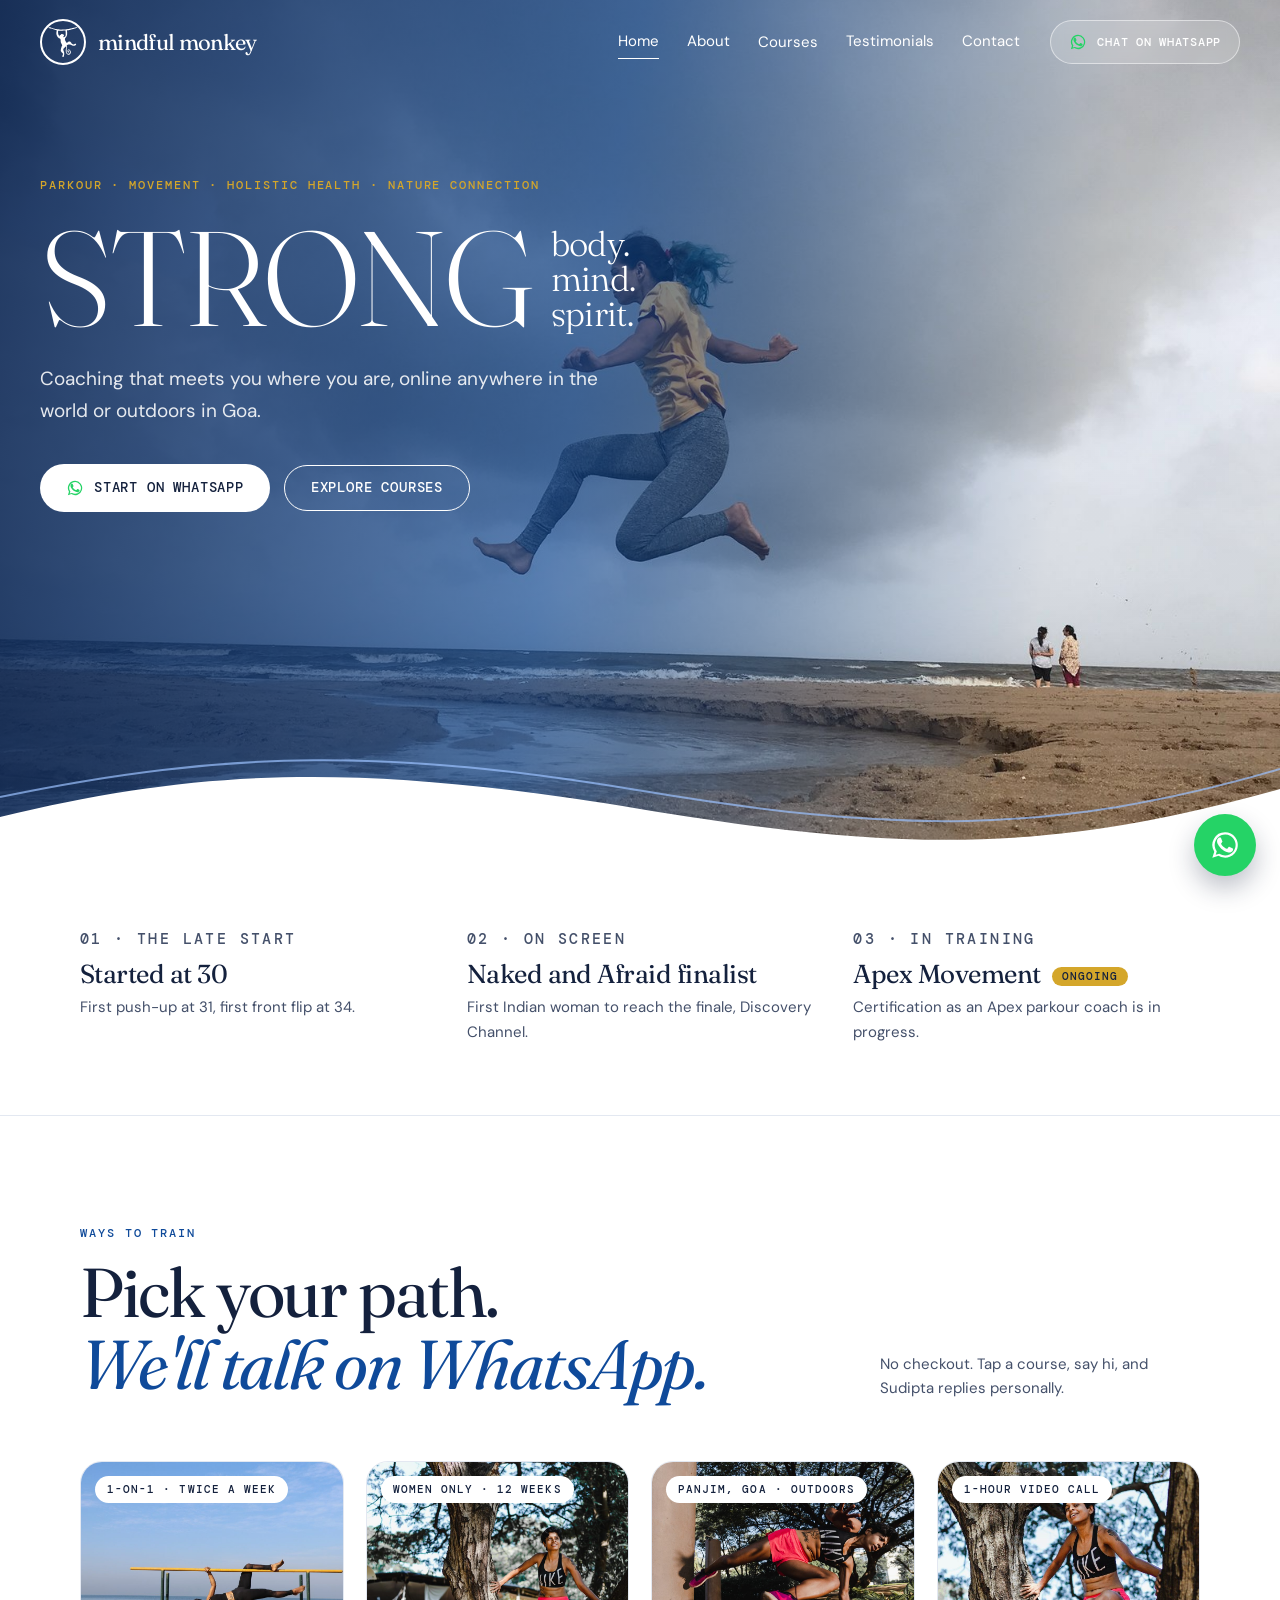
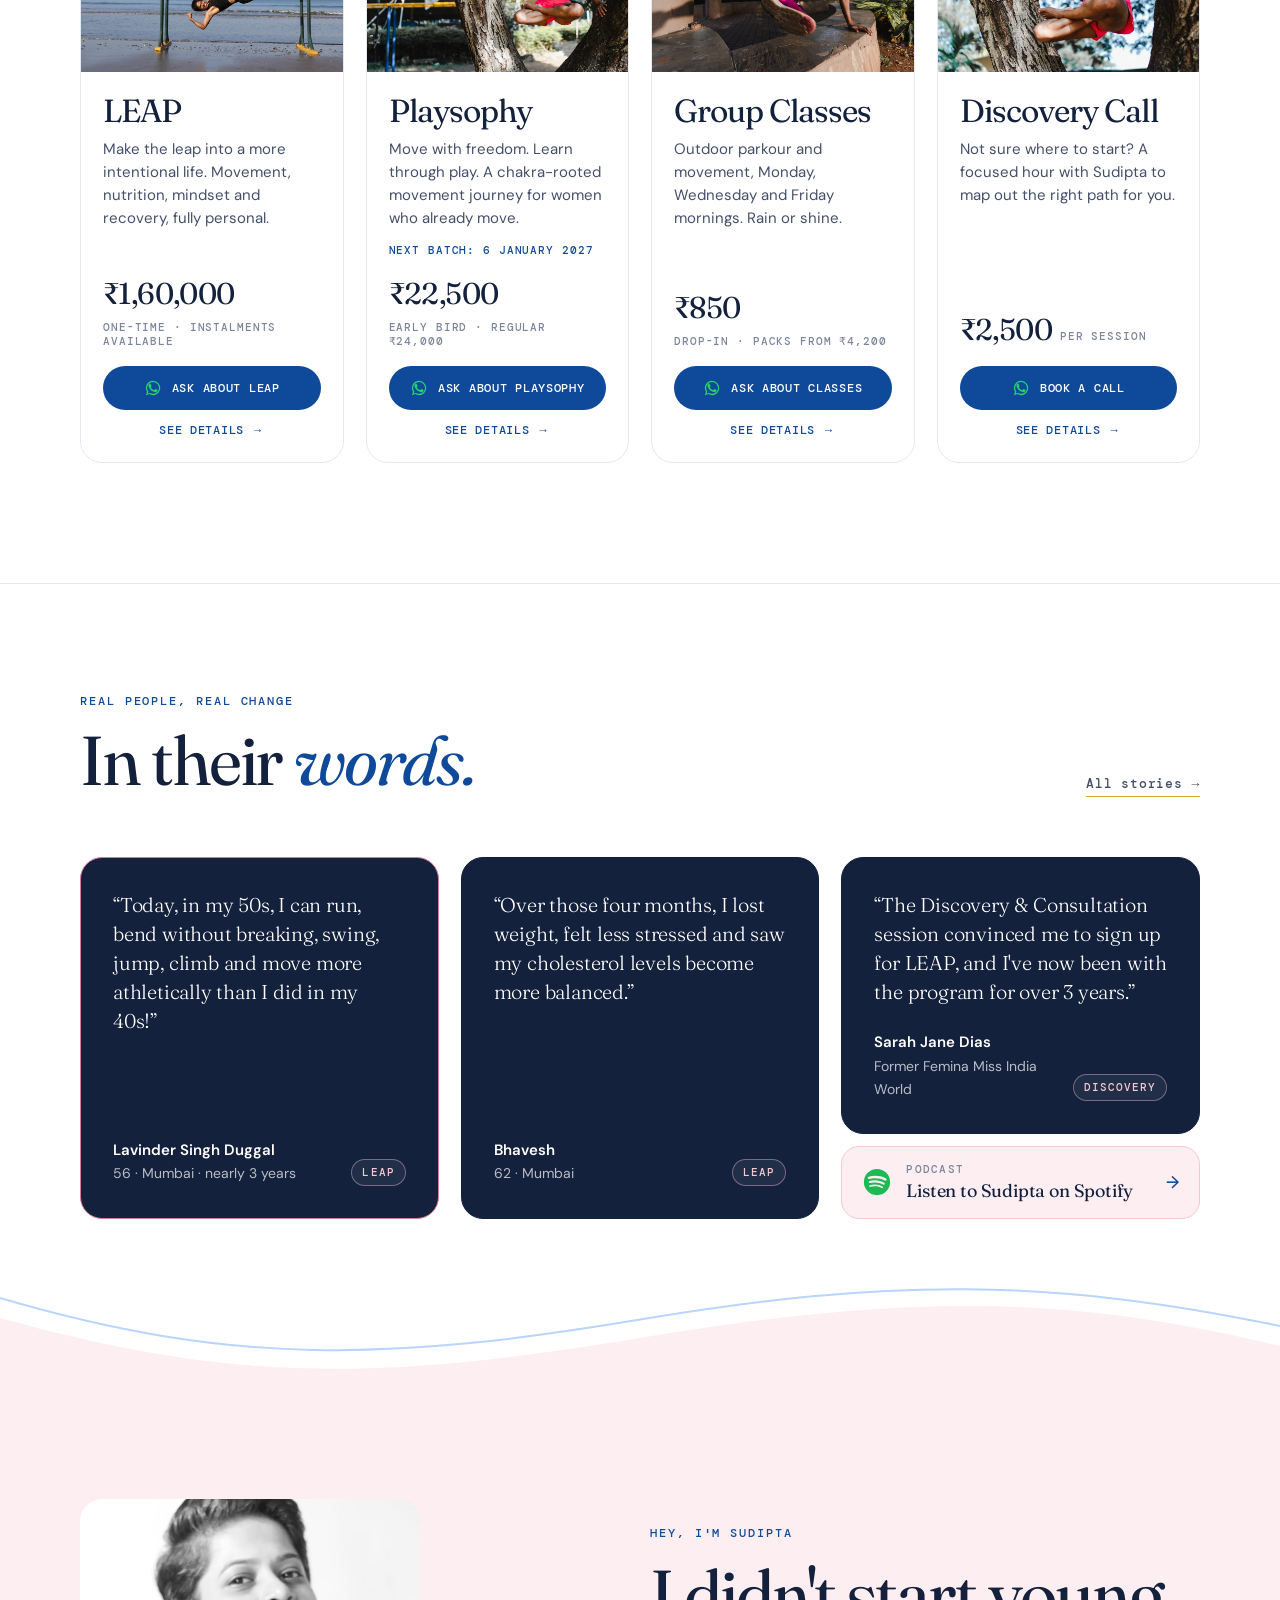
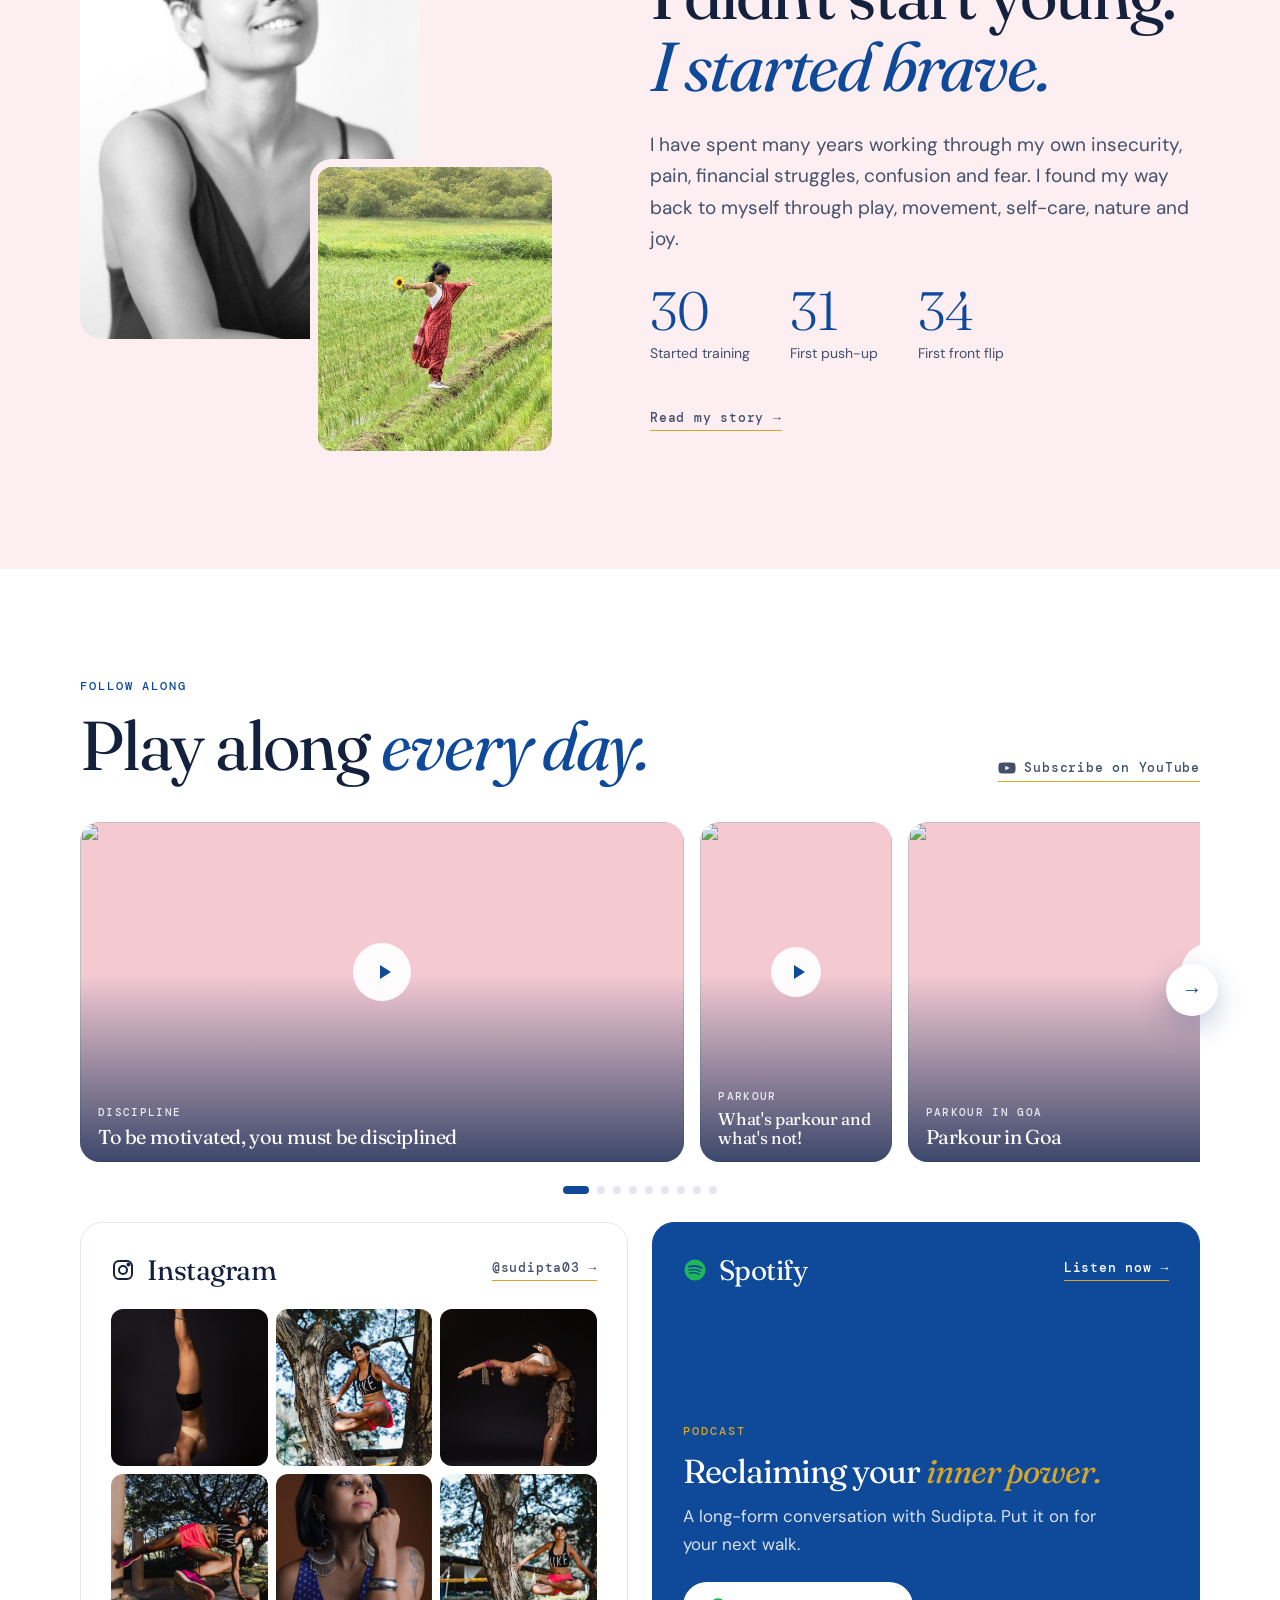
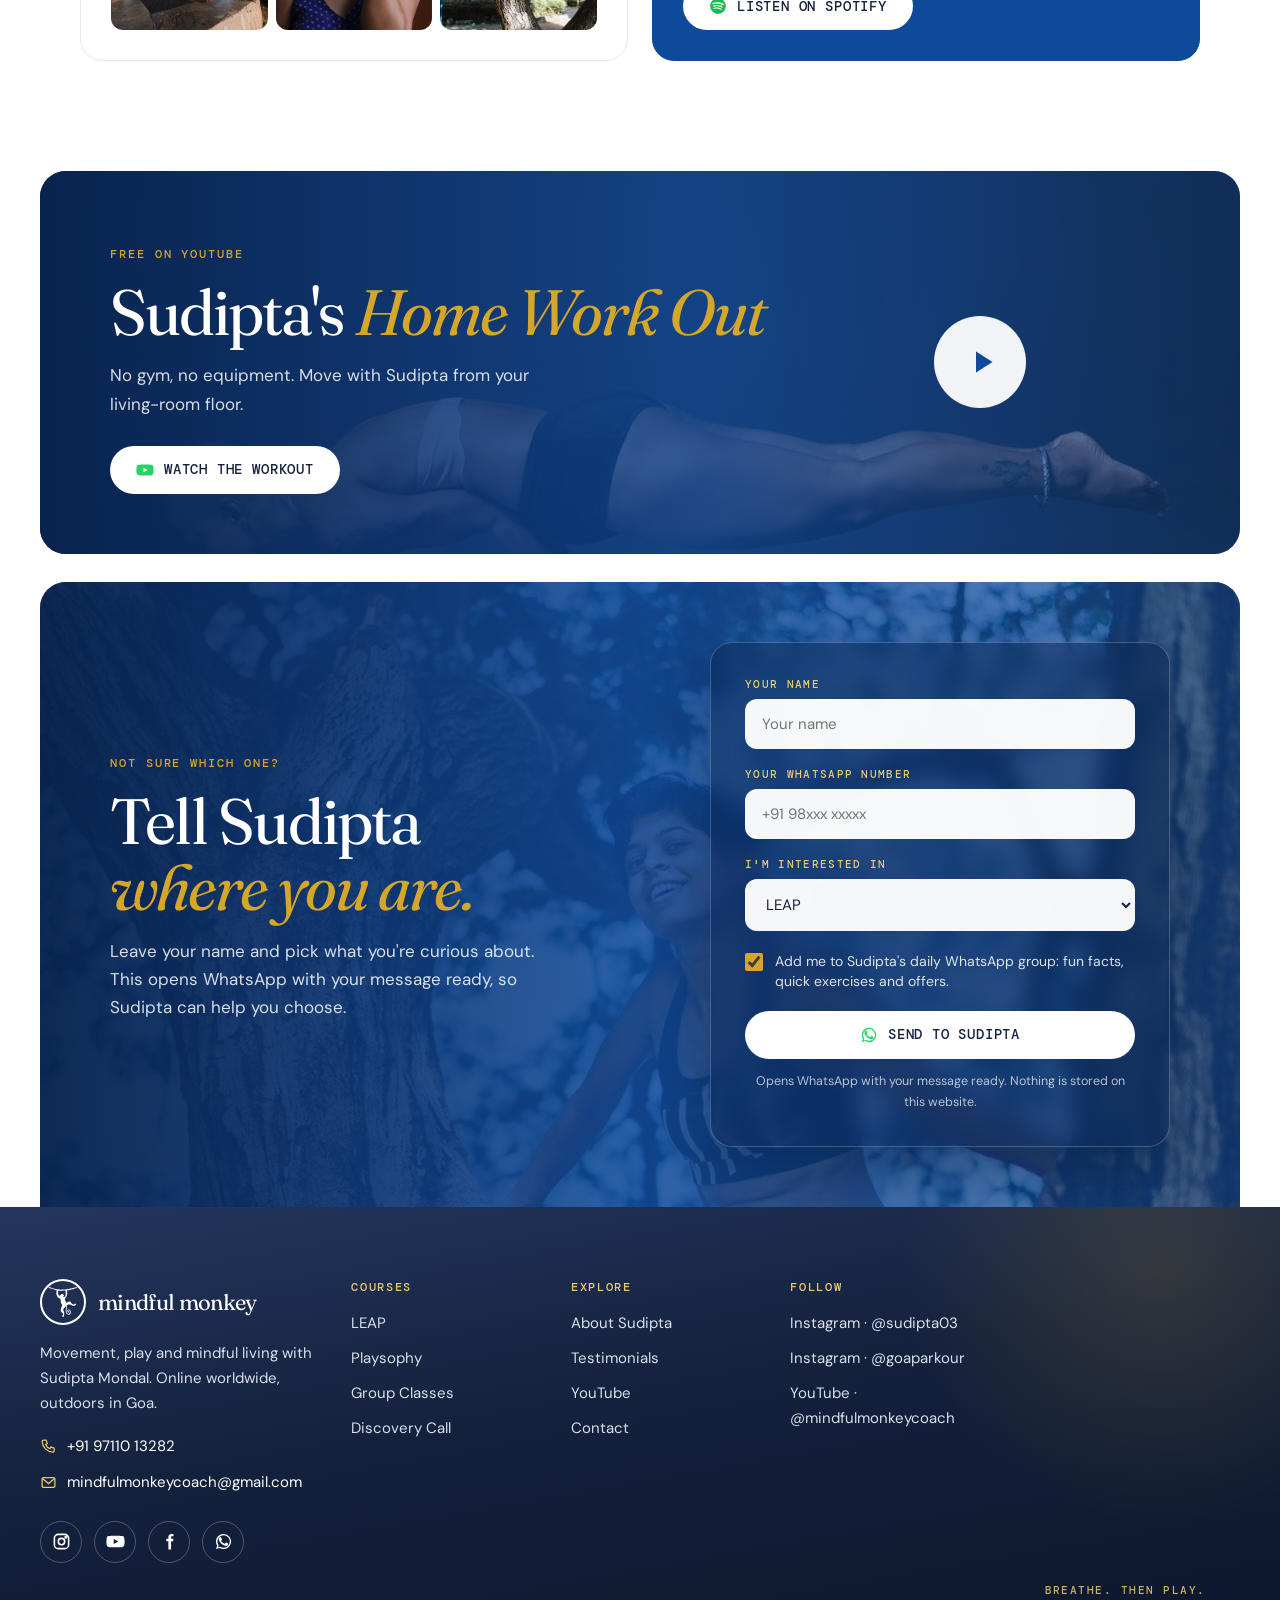
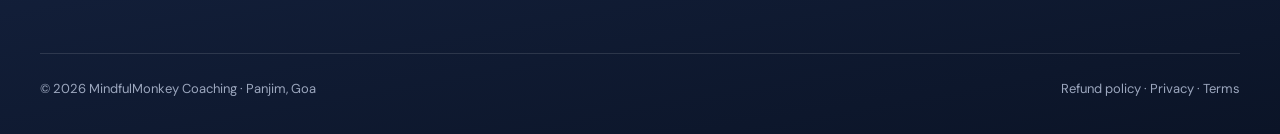
==== commit 46f1b898: "Website update from Sudipta's form" ====
--- a/index.html
+++ b/index.html
@@ -13,7 +13,7 @@
 <link rel="icon" href="images/logo-blue.jpg">
 <link rel="preconnect" href="https://fonts.googleapis.com"><link rel="preconnect" href="https://fonts.gstatic.com" crossorigin>
 <link href="https://fonts.googleapis.com/css2?family=DM+Mono:wght@400;500&family=DM+Sans:opsz,wght@9..40,400;9..40,500;9..40,600&family=Fraunces:ital,opsz,wght@0,9..144,300;0,9..144,400;0,9..144,500;1,9..144,300;1,9..144,400&display=swap" rel="stylesheet">
-<link rel="stylesheet" href="css/site.css?v=mwozny6i">
+<link rel="stylesheet" href="css/site.css?v=mwp0erq2">
 </head>
 <body>
 <svg width="0" height="0" style="position:absolute" aria-hidden="true"><symbol id="mk" viewBox="0 0 183.0 187.2"><path fill-rule="evenodd" d="M0.4,0.1 0.0,0.5 0.0,1.1 0.6,1.9 1.1,3.5 2.0,4.9 3.0,5.8 4.6,6.6 5.6,6.9 6.5,7.5 9.1,8.1 10.2,8.8 15.0,9.0 16.4,9.4 20.0,9.8 21.6,10.6 23.0,10.9 24.8,11.6 27.0,12.0 28.2,12.8 29.1,12.9 30.5,13.5 32.8,13.9 34.2,15.0 35.8,15.5 37.9,15.8 39.4,16.6 40.9,17.1 41.8,17.8 43.4,18.1 44.4,18.8 49.0,19.4 50.6,20.1 52.1,21.4 52.0,24.2 51.4,26.8 51.0,30.6 50.4,32.4 50.1,35.9 50.1,43.1 50.4,45.6 51.5,47.9 52.2,51.2 53.4,53.5 54.0,54.1 54.5,55.4 55.2,56.4 55.5,57.5 56.1,58.5 56.2,59.4 57.0,60.5 57.4,61.8 58.0,62.8 59.8,64.2 60.2,64.9 60.4,65.5 63.1,67.6 64.0,67.8 64.6,68.1 66.2,69.9 67.9,70.6 69.1,70.9 70.1,71.6 71.5,72.1 73.6,73.9 75.9,76.4 76.9,80.5 76.9,86.5 77.1,87.4 77.2,92.5 77.8,93.9 78.2,96.6 78.9,97.5 79.4,99.8 80.0,100.2 80.4,101.5 81.1,102.2 81.4,103.6 82.0,104.8 82.1,105.6 83.0,106.6 83.4,107.6 84.0,108.1 84.2,109.5 86.1,112.5 86.5,114.1 86.5,115.0 85.9,116.0 85.9,116.5 85.4,117.2 85.1,118.4 84.5,119.0 84.0,120.5 83.4,121.0 82.9,122.6 82.1,123.9 81.9,126.2 81.2,127.5 80.9,129.1 80.4,129.9 80.1,132.4 79.2,134.2 78.9,137.0 78.2,138.1 78.1,141.6 77.5,144.0 77.5,147.4 78.1,150.8 79.1,152.8 81.2,154.9 82.6,157.5 84.0,158.9 86.8,160.9 87.4,161.8 89.2,163.4 91.0,165.9 91.2,167.1 91.0,171.6 90.2,172.9 90.1,174.1 89.4,175.2 89.0,176.6 88.5,177.2 88.2,178.8 87.4,181.2 87.4,183.8 88.2,185.6 89.6,186.8 90.5,187.1 91.8,187.2 94.0,186.6 96.2,184.6 97.2,182.6 97.8,179.8 97.9,176.4 99.0,172.9 99.1,160.1 98.4,158.9 98.1,155.9 97.4,154.6 97.1,153.4 96.2,152.1 95.2,149.2 95.1,148.1 94.4,147.1 94.2,145.9 93.5,144.6 93.5,144.0 93.0,142.6 93.4,138.9 94.0,138.0 94.2,137.0 95.4,134.9 100.8,129.5 101.8,128.1 104.1,126.2 106.5,123.2 108.8,121.8 109.2,121.8 109.6,122.1 109.8,123.0 110.2,123.9 110.2,125.1 111.0,126.5 111.0,127.5 110.5,129.8 110.0,136.8 109.2,138.0 109.0,142.5 108.5,143.9 108.6,149.6 109.2,153.0 109.5,156.8 110.2,159.2 111.2,160.4 111.4,161.2 112.4,163.8 114.0,166.6 115.2,167.8 115.9,168.0 117.5,169.6 120.2,171.6 122.4,172.1 123.4,172.8 128.2,173.2 132.5,171.9 134.0,171.0 137.0,167.5 139.1,164.1 140.1,161.5 140.5,156.0 140.1,153.2 139.2,151.5 139.0,150.1 138.4,149.1 138.0,147.9 137.4,146.9 135.1,144.9 134.1,143.0 133.1,142.0 131.5,141.5 131.1,141.0 130.1,140.8 129.0,139.9 126.6,140.1 123.5,141.1 120.4,144.9 120.2,146.5 119.6,148.0 119.5,150.2 120.1,153.5 121.2,155.5 122.4,156.8 125.5,158.9 128.0,158.8 129.9,157.6 130.6,155.5 130.6,154.2 129.9,153.0 129.0,152.6 127.8,152.5 125.6,151.6 124.1,150.4 123.5,149.4 123.2,148.1 123.6,146.4 125.5,144.9 126.5,144.4 127.9,144.2 129.1,144.8 131.4,146.2 132.9,148.1 133.8,149.9 133.9,150.6 134.4,151.6 135.1,152.4 135.9,154.1 135.9,155.5 135.0,159.8 134.2,161.1 133.9,162.5 132.4,164.4 131.0,165.6 127.1,167.5 125.1,167.8 123.6,167.6 118.6,164.8 117.4,163.5 114.2,157.8 114.0,143.4 114.4,136.0 115.0,134.6 115.0,129.5 115.5,124.5 115.5,120.6 115.0,115.1 116.0,113.9 116.4,112.6 117.5,111.6 121.1,110.9 122.4,110.0 124.5,109.6 125.9,109.0 128.4,108.8 133.0,109.0 135.4,109.8 136.9,109.9 138.4,110.8 139.9,111.0 141.2,111.8 142.2,111.9 143.4,112.5 144.5,112.8 145.4,113.8 146.4,114.0 147.5,114.8 150.0,115.1 152.9,116.6 154.8,116.9 156.2,117.5 161.1,117.6 162.2,117.0 164.0,116.9 165.0,116.5 165.8,115.9 166.9,115.8 167.5,115.1 169.1,114.6 169.5,114.1 171.5,112.8 173.1,110.6 173.1,106.2 172.4,105.1 171.5,104.6 171.1,104.1 168.4,103.9 167.0,104.6 165.2,105.0 164.9,105.5 163.5,106.0 163.0,106.5 161.9,107.0 161.1,107.8 160.4,107.9 159.5,108.4 157.2,108.8 154.1,108.6 152.9,107.8 151.8,107.5 151.1,106.8 150.1,106.5 148.2,104.9 147.4,104.8 146.1,103.8 145.5,102.5 145.1,100.9 142.5,97.9 142.1,96.9 140.8,95.4 139.5,94.6 136.9,91.6 135.8,90.9 133.4,90.8 132.4,90.4 131.6,90.4 131.1,90.6 127.2,91.1 125.0,91.9 123.2,92.9 122.5,93.8 121.8,94.0 121.1,94.8 120.4,95.0 117.6,97.5 115.6,98.5 114.4,98.5 113.9,98.2 112.6,97.0 112.4,96.0 111.5,95.5 110.5,94.5 110.1,92.8 108.5,90.8 108.1,89.6 107.4,88.9 105.5,85.1 105.2,83.1 104.5,81.8 104.1,79.4 103.5,78.1 103.4,75.4 103.5,74.0 104.1,72.8 104.5,70.9 105.5,69.4 106.2,68.8 106.5,67.9 108.0,66.0 108.2,64.8 111.0,62.5 112.1,60.1 112.9,59.5 114.0,57.5 114.4,55.4 115.1,54.2 115.4,52.9 116.1,51.6 116.4,48.9 117.0,47.6 117.2,46.4 117.4,30.8 116.2,26.9 116.4,22.1 117.1,21.2 118.2,20.9 121.1,20.6 122.8,20.0 125.2,19.5 128.2,19.5 130.5,18.8 132.8,18.5 134.0,18.0 136.9,17.8 138.2,16.9 139.9,16.6 141.5,15.9 144.8,15.5 146.2,14.8 148.2,14.5 149.4,14.0 151.6,13.6 152.8,13.0 154.9,12.5 156.4,11.8 161.6,10.8 163.1,9.9 165.0,9.8 166.2,9.0 167.9,8.8 168.9,8.0 170.9,7.6 171.6,7.1 173.5,6.8 174.6,6.1 176.5,5.9 179.4,3.8 181.6,3.5 182.8,2.5 183.0,1.9 182.9,1.2 181.5,0.6 179.5,0.5 178.2,0.6 176.0,1.6 171.2,1.9 170.1,2.5 167.2,2.9 165.9,3.6 163.2,3.9 161.4,4.8 158.1,5.0 154.5,5.9 152.1,6.9 145.5,7.9 143.5,8.6 140.8,8.9 138.9,9.6 136.2,10.0 134.2,10.9 131.4,11.1 130.5,11.6 128.2,12.1 126.5,12.1 124.8,12.6 120.0,13.1 118.2,13.6 111.0,14.0 107.4,14.9 98.9,15.6 92.1,15.6 83.4,16.0 80.0,16.4 71.9,15.6 69.9,15.2 66.5,15.1 65.0,14.6 62.8,14.5 61.2,14.0 54.2,13.6 49.9,13.0 45.6,12.8 43.5,11.9 40.4,11.4 38.9,10.6 37.2,10.5 36.1,9.9 34.1,9.8 30.5,8.9 28.9,7.9 24.9,6.8 23.5,5.9 22.1,5.6 20.9,4.9 18.5,4.5 17.6,4.0 15.4,3.5 12.0,2.1 8.8,1.6 7.6,1.0 5.4,0.8 3.4,0.0ZM106.9,22.5 107.2,23.0 107.5,24.5 107.4,27.8 108.1,30.6 108.2,46.8 107.1,55.5 106.2,57.1 102.1,60.6 101.4,60.9 100.6,61.9 99.5,62.5 98.6,62.6 96.9,63.4 94.6,63.2 94.0,62.8 93.9,61.4 94.1,61.0 94.1,59.1 94.4,58.4 95.1,57.1 95.9,56.6 96.2,55.9 97.1,55.1 98.1,53.5 98.2,50.9 98.0,49.1 97.0,47.9 92.5,46.8 91.1,45.9 90.1,45.6 89.6,45.0 88.6,44.5 88.0,43.9 86.8,43.8 85.9,43.4 82.5,43.0 81.4,43.6 80.1,44.9 79.0,46.6 78.2,47.2 76.4,49.6 75.0,50.5 72.5,50.9 71.4,51.5 70.5,53.2 70.4,54.6 70.9,55.1 71.1,56.2 72.0,57.6 73.5,58.6 73.8,59.2 74.4,59.8 74.2,60.0 73.8,60.0 72.4,59.4 71.6,58.6 71.0,58.4 66.2,53.6 65.4,52.2 65.0,51.0 64.4,50.2 64.1,48.8 63.1,47.2 62.6,47.0 62.0,46.1 61.8,43.0 61.2,41.2 61.1,36.9 60.6,33.1 60.6,31.8 60.9,31.2 60.6,26.6 61.4,24.1 62.2,23.0 62.9,22.8 72.2,23.0 86.9,23.0 97.0,22.6 98.4,22.0 100.2,22.4 106.0,22.1Z"/></symbol></svg><header class="site-header over"><div class="wrap">
@@ -50,7 +50,7 @@
 <div class="cards"><div class="card rv"><a class="ph" href="online-coaching/leap.html"><img loading="lazy" decoding="async" src="images/leap-back-lever.jpg" alt="LEAP"><span class="tag">1-on-1 · twice a week</span></a>
 <div class="bd"><h3><a href="online-coaching/leap.html">LEAP</a></h3><p class="d">Make the leap into a more intentional life. Movement, nutrition, mindset and recovery, fully personal.</p><div class="price"><b><span data-inr="160000">₹1,60,000</span></b><span>one-time · instalments available</span></div>
 <a class="btn btn-blue" href="https://wa.me/919711013282?text=Hi%20I%20am%20interested%20in%20LEAP" target="_blank" rel="noopener"><svg viewBox="0 0 24 24" fill="currentColor" aria-hidden="true"><path d="M17.47 14.38c-.3-.15-1.76-.87-2.04-.97-.27-.1-.47-.15-.67.15-.2.3-.77.97-.94 1.17-.17.2-.35.22-.65.07-.3-.15-1.25-.46-2.38-1.47-.88-.78-1.47-1.75-1.65-2.05-.17-.3-.02-.46.13-.61.13-.13.3-.35.45-.52.15-.17.2-.3.3-.5.1-.2.05-.37-.02-.52-.07-.15-.67-1.62-.92-2.22-.24-.58-.49-.5-.67-.51h-.57c-.2 0-.52.07-.79.37-.27.3-1.04 1.02-1.04 2.48s1.07 2.87 1.22 3.07c.15.2 2.1 3.2 5.08 4.49.71.31 1.26.49 1.69.63.71.23 1.36.2 1.87.12.57-.08 1.76-.72 2.01-1.42.25-.7.25-1.3.17-1.42-.07-.13-.27-.2-.57-.35zM12.04 2.5a9.5 9.5 0 0 0-8.1 14.5L2.5 21.5l4.63-1.4a9.5 9.5 0 1 0 4.9-17.6zm0 17.3a7.78 7.78 0 0 1-3.97-1.08l-.28-.17-2.75.84.82-2.68-.18-.28a7.83 7.83 0 1 1 6.36 3.37z"/></svg> Ask about LEAP</a><a class="more" href="online-coaching/leap.html">See details →</a></div></div><div class="card rv"><a class="ph" href="online-coaching/playsophy.html"><img loading="lazy" decoding="async" src="images/playsophy-tree.jpg" alt="Playsophy"><span class="tag">Women only · 12 weeks</span></a>
-<div class="bd"><h3><a href="online-coaching/playsophy.html">Playsophy</a></h3><p class="d">Move with freedom. Learn through play. A chakra-rooted movement journey for women who already move.</p><div class="price"><b><span data-inr="21600">₹21,600</span></b><span>early bird · regular <span data-inr="24000">₹24,000</span></span></div>
+<div class="bd"><h3><a href="online-coaching/playsophy.html">Playsophy</a></h3><p class="d">Move with freedom. Learn through play. A chakra-rooted movement journey for women who already move.</p><p class="nb">Next batch: 6 January 2027</p><div class="price"><b><span data-inr="22500">₹22,500</span></b><span>early bird · regular <span data-inr="24000">₹24,000</span></span></div>
 <a class="btn btn-blue" href="https://wa.me/919711013282?text=Hi%20I%20am%20interested%20in%20Playsophy" target="_blank" rel="noopener"><svg viewBox="0 0 24 24" fill="currentColor" aria-hidden="true"><path d="M17.47 14.38c-.3-.15-1.76-.87-2.04-.97-.27-.1-.47-.15-.67.15-.2.3-.77.97-.94 1.17-.17.2-.35.22-.65.07-.3-.15-1.25-.46-2.38-1.47-.88-.78-1.47-1.75-1.65-2.05-.17-.3-.02-.46.13-.61.13-.13.3-.35.45-.52.15-.17.2-.3.3-.5.1-.2.05-.37-.02-.52-.07-.15-.67-1.62-.92-2.22-.24-.58-.49-.5-.67-.51h-.57c-.2 0-.52.07-.79.37-.27.3-1.04 1.02-1.04 2.48s1.07 2.87 1.22 3.07c.15.2 2.1 3.2 5.08 4.49.71.31 1.26.49 1.69.63.71.23 1.36.2 1.87.12.57-.08 1.76-.72 2.01-1.42.25-.7.25-1.3.17-1.42-.07-.13-.27-.2-.57-.35zM12.04 2.5a9.5 9.5 0 0 0-8.1 14.5L2.5 21.5l4.63-1.4a9.5 9.5 0 1 0 4.9-17.6zm0 17.3a7.78 7.78 0 0 1-3.97-1.08l-.28-.17-2.75.84.82-2.68-.18-.28a7.83 7.83 0 1 1 6.36 3.37z"/></svg> Ask about Playsophy</a><a class="more" href="online-coaching/playsophy.html">See details →</a></div></div><div class="card rv"><a class="ph" href="group-classes.html"><img loading="lazy" decoding="async" src="images/groupclass-vault.jpg" alt="Group Classes"><span class="tag">Panjim, Goa · Outdoors</span></a>
 <div class="bd"><h3><a href="group-classes.html">Group Classes</a></h3><p class="d">Outdoor parkour and movement, Monday, Wednesday and Friday mornings. Rain or shine.</p><div class="price"><b><span data-inr="850">₹850</span></b><span>drop-in · packs from <span data-inr="4200">₹4,200</span></span></div>
 <a class="btn btn-blue" href="https://wa.me/919711013282?text=Hi%20I%20am%20interested%20in%20Group%20Classes" target="_blank" rel="noopener"><svg viewBox="0 0 24 24" fill="currentColor" aria-hidden="true"><path d="M17.47 14.38c-.3-.15-1.76-.87-2.04-.97-.27-.1-.47-.15-.67.15-.2.3-.77.97-.94 1.17-.17.2-.35.22-.65.07-.3-.15-1.25-.46-2.38-1.47-.88-.78-1.47-1.75-1.65-2.05-.17-.3-.02-.46.13-.61.13-.13.3-.35.45-.52.15-.17.2-.3.3-.5.1-.2.05-.37-.02-.52-.07-.15-.67-1.62-.92-2.22-.24-.58-.49-.5-.67-.51h-.57c-.2 0-.52.07-.79.37-.27.3-1.04 1.02-1.04 2.48s1.07 2.87 1.22 3.07c.15.2 2.1 3.2 5.08 4.49.71.31 1.26.49 1.69.63.71.23 1.36.2 1.87.12.57-.08 1.76-.72 2.01-1.42.25-.7.25-1.3.17-1.42-.07-.13-.27-.2-.57-.35zM12.04 2.5a9.5 9.5 0 0 0-8.1 14.5L2.5 21.5l4.63-1.4a9.5 9.5 0 1 0 4.9-17.6zm0 17.3a7.78 7.78 0 0 1-3.97-1.08l-.28-.17-2.75.84.82-2.68-.18-.28a7.83 7.83 0 1 1 6.36 3.37z"/></svg> Ask about classes</a><a class="more" href="group-classes.html">See details →</a></div></div><div class="card rv"><a class="ph" href="discovery.html"><img loading="lazy" decoding="async" src="images/leap-tree-smile.jpg" alt="Discovery Call"><span class="tag">1-hour video call</span></a>
@@ -116,8 +116,8 @@
 <div><h4>Follow</h4><ul><li><a href="https://www.instagram.com/sudipta03/" target="_blank" rel="noopener">Instagram · @sudipta03</a></li><li><a href="https://www.instagram.com/goaparkour/" target="_blank" rel="noopener">Instagram · @goaparkour</a></li><li><a href="https://www.youtube.com/@mindfulmonkeycoach" target="_blank" rel="noopener">YouTube · @mindfulmonkeycoach</a></li></ul></div>
 <div class="mk-foot"><svg viewBox="-39.7 -72.4 79.4 118.6" aria-hidden="true"><path d="M6.0 2.0L2.0 3.5" stroke="#D4A62A" stroke-width="6.0" stroke-linecap="round" fill="none"/><path d="M2.0 3.5L-2.0 5.1" stroke="#D4A62A" stroke-width="5.9" stroke-linecap="round" fill="none"/><path d="M-2.0 5.1L-6.0 6.8" stroke="#D4A62A" stroke-width="5.9" stroke-linecap="round" fill="none"/><path d="M-6.0 6.8L-9.8 8.7" stroke="#D4A62A" stroke-width="5.8" stroke-linecap="round" fill="none"/><path d="M-9.8 8.7L-13.6 10.8" stroke="#D4A62A" stroke-width="5.8" stroke-linecap="round" fill="none"/><path d="M-13.6 10.8L-17.1 13.3" stroke="#D4A62A" stroke-width="5.7" stroke-linecap="round" fill="none"/><path d="M-17.1 13.3L-20.3 16.2" stroke="#D4A62A" stroke-width="5.7" stroke-linecap="round" fill="none"/><path d="M-20.3 16.2L-22.9 19.6" stroke="#D4A62A" stroke-width="5.6" stroke-linecap="round" fill="none"/><path d="M-22.9 19.6L-24.8 23.5" stroke="#D4A62A" stroke-width="5.6" stroke-linecap="round" fill="none"/><path d="M-24.8 23.5L-25.5 27.7" stroke="#D4A62A" stroke-width="5.5" stroke-linecap="round" fill="none"/><path d="M-25.5 27.7L-24.8 31.9" stroke="#D4A62A" stroke-width="5.5" stroke-linecap="round" fill="none"/><path d="M-24.8 31.9L-22.4 35.5" stroke="#D4A62A" stroke-width="5.4" stroke-linecap="round" fill="none"/><path d="M-22.4 35.5L-18.6 37.6" stroke="#D4A62A" stroke-width="5.3" stroke-linecap="round" fill="none"/><path d="M-18.6 37.6L-14.3 37.2" stroke="#D4A62A" stroke-width="5.3" stroke-linecap="round" fill="none"/><path d="M-14.3 37.2L-11.2 34.2" stroke="#D4A62A" stroke-width="5.2" stroke-linecap="round" fill="none"/><path d="M-11.2 34.2L-11.2 29.9" stroke="#D4A62A" stroke-width="5.2" stroke-linecap="round" fill="none"/><path d="M-11.2 29.9L-14.5 27.1" stroke="#D4A62A" stroke-width="5.1" stroke-linecap="round" fill="none"/><path d="M-14.5 27.1L-18.5 28.5" stroke="#D4A62A" stroke-width="5.1" stroke-linecap="round" fill="none"/><path d="M-18.5 28.5L-19.0 32.7" stroke="#D4A62A" stroke-width="5.0" stroke-linecap="round" fill="none"/><path d="M-19.0 32.7L-15.1 34.5" stroke="#D4A62A" stroke-width="5.0" stroke-linecap="round" fill="none"/><path d="M-15.1 34.5L-12.8 30.8" stroke="#D4A62A" stroke-width="4.9" stroke-linecap="round" fill="none"/><path d="M-12.8 30.8L-16.4 28.5" stroke="#D4A62A" stroke-width="4.8" stroke-linecap="round" fill="none"/><path d="M-16.4 28.5L-18.2 32.4" stroke="#D4A62A" stroke-width="4.8" stroke-linecap="round" fill="none"/><path d="M-18.2 32.4L-13.9 32.9" stroke="#D4A62A" stroke-width="4.7" stroke-linecap="round" fill="none"/><path d="M6.0 2.0L2.0 3.5" stroke="#101B33" stroke-width="3.0" stroke-linecap="round" fill="none"/><path d="M2.0 3.5L-2.0 5.1" stroke="#101B33" stroke-width="2.9" stroke-linecap="round" fill="none"/><path d="M-2.0 5.1L-6.0 6.8" stroke="#101B33" stroke-width="2.9" stroke-linecap="round" fill="none"/><path d="M-6.0 6.8L-9.8 8.7" stroke="#101B33" stroke-width="2.8" stroke-linecap="round" fill="none"/><path d="M-9.8 8.7L-13.6 10.8" stroke="#101B33" stroke-width="2.8" stroke-linecap="round" fill="none"/><path d="M-13.6 10.8L-17.1 13.3" stroke="#101B33" stroke-width="2.7" stroke-linecap="round" fill="none"/><path d="M-17.1 13.3L-20.3 16.2" stroke="#101B33" stroke-width="2.7" stroke-linecap="round" fill="none"/><path d="M-20.3 16.2L-22.9 19.6" stroke="#101B33" stroke-width="2.6" stroke-linecap="round" fill="none"/><path d="M-22.9 19.6L-24.8 23.5" stroke="#101B33" stroke-width="2.6" stroke-linecap="round" fill="none"/><path d="M-24.8 23.5L-25.5 27.7" stroke="#101B33" stroke-width="2.5" stroke-linecap="round" fill="none"/><path d="M-25.5 27.7L-24.8 31.9" stroke="#101B33" stroke-width="2.5" stroke-linecap="round" fill="none"/><path d="M-24.8 31.9L-22.4 35.5" stroke="#101B33" stroke-width="2.4" stroke-linecap="round" fill="none"/><path d="M-22.4 35.5L-18.6 37.6" stroke="#101B33" stroke-width="2.3" stroke-linecap="round" fill="none"/><path d="M-18.6 37.6L-14.3 37.2" stroke="#101B33" stroke-width="2.3" stroke-linecap="round" fill="none"/><path d="M-14.3 37.2L-11.2 34.2" stroke="#101B33" stroke-width="2.2" stroke-linecap="round" fill="none"/><path d="M-11.2 34.2L-11.2 29.9" stroke="#101B33" stroke-width="2.2" stroke-linecap="round" fill="none"/><path d="M-11.2 29.9L-14.5 27.1" stroke="#101B33" stroke-width="2.1" stroke-linecap="round" fill="none"/><path d="M-14.5 27.1L-18.5 28.5" stroke="#101B33" stroke-width="2.1" stroke-linecap="round" fill="none"/><path d="M-18.5 28.5L-19.0 32.7" stroke="#101B33" stroke-width="2.0" stroke-linecap="round" fill="none"/><path d="M-19.0 32.7L-15.1 34.5" stroke="#101B33" stroke-width="2.0" stroke-linecap="round" fill="none"/><path d="M-15.1 34.5L-12.8 30.8" stroke="#101B33" stroke-width="1.9" stroke-linecap="round" fill="none"/><path d="M-12.8 30.8L-16.4 28.5" stroke="#101B33" stroke-width="1.8" stroke-linecap="round" fill="none"/><path d="M-16.4 28.5L-18.2 32.4" stroke="#101B33" stroke-width="1.8" stroke-linecap="round" fill="none"/><path d="M-18.2 32.4L-13.9 32.9" stroke="#101B33" stroke-width="1.7" stroke-linecap="round" fill="none"/><path d="M6.5 3.0L7.4 0.4L8.2 -2.3L7.8 -4.9L7.3 -7.5L6.8 -10.1L6.4 -12.8L6.8 -15.4L7.8 -18.0L8.8 -20.6L9.8 -23.3L10.7 -25.9L11.1 -28.5L10.9 -31.1L10.6 -33.8L8.6 -36.4L5.5 -39.0L-5.5 -39.0L-8.6 -36.4L-10.6 -33.8L-10.9 -31.1L-11.1 -28.5L-10.7 -25.9L-9.8 -23.3L-8.8 -20.6L-7.8 -18.0L-6.8 -15.4L-6.4 -12.8L-6.8 -10.1L-7.3 -7.5L-7.8 -4.9L-8.2 -2.3L-7.4 0.4L-6.5 3.0Z" fill="#D4A62A" stroke="#D4A62A" stroke-width="3.0" stroke-linejoin="round"/><circle cx="0.0" cy="3.0" r="8.0" fill="#D4A62A"/><circle cx="0.0" cy="-39.0" r="7.0" fill="#D4A62A"/><path d="M6.5 3.0L7.4 0.4L8.2 -2.3L7.8 -4.9L7.3 -7.5L6.8 -10.1L6.4 -12.8L6.8 -15.4L7.8 -18.0L8.8 -20.6L9.8 -23.3L10.7 -25.9L11.1 -28.5L10.9 -31.1L10.6 -33.8L8.6 -36.4L5.5 -39.0L-5.5 -39.0L-8.6 -36.4L-10.6 -33.8L-10.9 -31.1L-11.1 -28.5L-10.7 -25.9L-9.8 -23.3L-8.8 -20.6L-7.8 -18.0L-6.8 -15.4L-6.4 -12.8L-6.8 -10.1L-7.3 -7.5L-7.8 -4.9L-8.2 -2.3L-7.4 0.4L-6.5 3.0Z" fill="#101B33"/><circle cx="0.0" cy="3.0" r="6.5" fill="#101B33"/><circle cx="0.0" cy="-39.0" r="5.5" fill="#101B33"/><path d="M-5.5 -5.2L-10.6 -5.0L-15.0 -4.8L-18.8 -4.5L-22.0 -4.1L-24.6 -3.7L-26.6 -3.2L-28.3 -2.5L-30.4 -0.2L-29.2 3.4L-27.6 4.4L-25.6 4.8L-23.2 5.3L-20.2 5.7L-16.6 6.2L-12.3 6.8L-7.4 7.6L-6.7 3.6L-11.6 2.7L-15.7 1.8L-19.1 0.9L-21.9 -0.0L-23.9 -0.8L-25.1 -1.5L-25.2 -1.4L-24.5 1.2L-25.8 2.8L-25.3 2.9L-23.8 2.8L-21.5 2.8L-18.5 2.8L-14.9 2.9L-10.5 3.0L-5.5 3.2Z" fill="#D4A62A" stroke="#D4A62A" stroke-width="3.0" stroke-linejoin="round"/><circle cx="-5.5" cy="-1.0" r="5.7" fill="#D4A62A"/><circle cx="-7.1" cy="5.6" r="3.5" fill="#D4A62A"/><ellipse cx="-7.6" cy="9.6" rx="8.9" ry="4.7" transform="rotate(278.0 -7.6 9.6)" fill="#D4A62A"/><path d="M-5.5 -5.2L-10.6 -5.0L-15.0 -4.8L-18.8 -4.5L-22.0 -4.1L-24.6 -3.7L-26.6 -3.2L-28.3 -2.5L-30.4 -0.2L-29.2 3.4L-27.6 4.4L-25.6 4.8L-23.2 5.3L-20.2 5.7L-16.6 6.2L-12.3 6.8L-7.4 7.6L-6.7 3.6L-11.6 2.7L-15.7 1.8L-19.1 0.9L-21.9 -0.0L-23.9 -0.8L-25.1 -1.5L-25.2 -1.4L-24.5 1.2L-25.8 2.8L-25.3 2.9L-23.8 2.8L-21.5 2.8L-18.5 2.8L-14.9 2.9L-10.5 3.0L-5.5 3.2Z" fill="#101B33"/><circle cx="-5.5" cy="-1.0" r="4.2" fill="#101B33"/><circle cx="-7.1" cy="5.6" r="2.0" fill="#101B33"/><ellipse cx="-7.6" cy="9.6" rx="7.4" ry="3.2" transform="rotate(278.0 -7.6 9.6)" fill="#101B33"/><path d="M5.5 3.2L10.5 3.0L14.9 2.9L18.5 2.8L21.5 2.8L23.8 2.8L25.3 2.9L25.8 2.8L24.5 1.2L25.2 -1.4L25.1 -1.5L23.9 -0.8L21.9 -0.0L19.1 0.9L15.7 1.8L11.6 2.7L6.7 3.6L7.4 7.6L12.3 6.8L16.6 6.2L20.2 5.7L23.2 5.3L25.6 4.8L27.6 4.4L29.2 3.4L30.4 -0.2L28.3 -2.5L26.6 -3.2L24.6 -3.7L22.0 -4.1L18.8 -4.5L15.0 -4.8L10.6 -5.0L5.5 -5.2Z" fill="#D4A62A" stroke="#D4A62A" stroke-width="3.0" stroke-linejoin="round"/><circle cx="5.5" cy="-1.0" r="5.7" fill="#D4A62A"/><circle cx="7.1" cy="5.6" r="3.5" fill="#D4A62A"/><ellipse cx="7.6" cy="9.6" rx="8.9" ry="4.7" transform="rotate(262.0 7.6 9.6)" fill="#D4A62A"/><path d="M5.5 3.2L10.5 3.0L14.9 2.9L18.5 2.8L21.5 2.8L23.8 2.8L25.3 2.9L25.8 2.8L24.5 1.2L25.2 -1.4L25.1 -1.5L23.9 -0.8L21.9 -0.0L19.1 0.9L15.7 1.8L11.6 2.7L6.7 3.6L7.4 7.6L12.3 6.8L16.6 6.2L20.2 5.7L23.2 5.3L25.6 4.8L27.6 4.4L29.2 3.4L30.4 -0.2L28.3 -2.5L26.6 -3.2L24.6 -3.7L22.0 -4.1L18.8 -4.5L15.0 -4.8L10.6 -5.0L5.5 -5.2Z" fill="#101B33"/><circle cx="5.5" cy="-1.0" r="4.2" fill="#101B33"/><circle cx="7.1" cy="5.6" r="2.0" fill="#101B33"/><ellipse cx="7.6" cy="9.6" rx="7.4" ry="3.2" transform="rotate(262.0 7.6 9.6)" fill="#101B33"/><circle cx="-12.6" cy="-52.5" r="5.9" fill="#D4A62A"/><circle cx="12.6" cy="-52.5" r="5.9" fill="#D4A62A"/><ellipse cx="0.0" cy="-52.5" rx="13.9" ry="13.1" transform="rotate(0.0 0.0 -52.5)" fill="#D4A62A"/><circle cx="-12.6" cy="-52.5" r="4.4" fill="#101B33"/><circle cx="12.6" cy="-52.5" r="4.4" fill="#101B33"/><ellipse cx="0.0" cy="-52.5" rx="12.4" ry="11.6" transform="rotate(0.0 0.0 -52.5)" fill="#101B33"/><circle cx="-4.6" cy="-54.1" r="6.5" fill="#D4A62A"/><circle cx="4.6" cy="-54.1" r="6.5" fill="#D4A62A"/><ellipse cx="0.0" cy="-47.1" rx="8.9" ry="6.7" transform="rotate(0.0 0.0 -47.1)" fill="#D4A62A"/><circle cx="-4.6" cy="-54.1" r="5.0" fill="#101B33"/><circle cx="4.6" cy="-54.1" r="5.0" fill="#101B33"/><ellipse cx="0.0" cy="-47.1" rx="7.4" ry="5.2" transform="rotate(0.0 0.0 -47.1)" fill="#101B33"/><path d="M-13.5 -36.2L-14.2 -32.8L-14.9 -29.6L-15.7 -26.6L-16.4 -23.7L-17.3 -20.9L-18.1 -18.3L-19.0 -15.9L-19.9 -13.6L-21.0 -11.6L-22.2 -9.7L-23.2 -7.8L-24.2 -6.1L-25.2 -4.6L-26.3 -3.2L-27.4 -1.9L-28.5 -0.8L-26.4 1.9L-24.9 0.7L-23.5 -0.6L-22.0 -2.0L-20.7 -3.6L-19.3 -5.4L-18.0 -7.3L-16.9 -9.4L-15.9 -11.7L-14.8 -14.1L-13.6 -16.6L-12.5 -19.3L-11.4 -22.1L-10.4 -25.0L-9.4 -28.1L-8.4 -31.4L-7.5 -34.8Z" fill="#D4A62A" stroke="#D4A62A" stroke-width="3.0" stroke-linejoin="round"/><circle cx="-10.5" cy="-35.5" r="4.6" fill="#D4A62A"/><circle cx="-27.4" cy="0.5" r="3.2" fill="#D4A62A"/><ellipse cx="-28.3" cy="1.8" rx="4.4" ry="5.4" transform="rotate(-144.2 -28.3 1.8)" fill="#D4A62A"/><path d="M-13.5 -36.2L-14.2 -32.8L-14.9 -29.6L-15.7 -26.6L-16.4 -23.7L-17.3 -20.9L-18.1 -18.3L-19.0 -15.9L-19.9 -13.6L-21.0 -11.6L-22.2 -9.7L-23.2 -7.8L-24.2 -6.1L-25.2 -4.6L-26.3 -3.2L-27.4 -1.9L-28.5 -0.8L-26.4 1.9L-24.9 0.7L-23.5 -0.6L-22.0 -2.0L-20.7 -3.6L-19.3 -5.4L-18.0 -7.3L-16.9 -9.4L-15.9 -11.7L-14.8 -14.1L-13.6 -16.6L-12.5 -19.3L-11.4 -22.1L-10.4 -25.0L-9.4 -28.1L-8.4 -31.4L-7.5 -34.8Z" fill="#101B33"/><circle cx="-10.5" cy="-35.5" r="3.1" fill="#101B33"/><circle cx="-27.4" cy="0.5" r="1.7" fill="#101B33"/><ellipse cx="-28.3" cy="1.8" rx="2.9" ry="3.9" transform="rotate(-144.2 -28.3 1.8)" fill="#101B33"/><path d="M7.5 -34.8L8.4 -31.4L9.4 -28.1L10.4 -25.0L11.4 -22.1L12.5 -19.3L13.6 -16.6L14.8 -14.1L15.9 -11.7L16.9 -9.4L18.0 -7.3L19.3 -5.4L20.7 -3.6L22.0 -2.0L23.5 -0.6L24.9 0.7L26.4 1.9L28.5 -0.8L27.4 -1.9L26.3 -3.2L25.2 -4.6L24.2 -6.1L23.2 -7.8L22.2 -9.7L21.0 -11.6L19.9 -13.6L19.0 -15.9L18.1 -18.3L17.3 -20.9L16.4 -23.7L15.7 -26.6L14.9 -29.6L14.2 -32.8L13.5 -36.2Z" fill="#D4A62A" stroke="#D4A62A" stroke-width="3.0" stroke-linejoin="round"/><circle cx="10.5" cy="-35.5" r="4.6" fill="#D4A62A"/><circle cx="27.4" cy="0.5" r="3.2" fill="#D4A62A"/><ellipse cx="28.3" cy="1.8" rx="4.4" ry="5.4" transform="rotate(144.2 28.3 1.8)" fill="#D4A62A"/><path d="M7.5 -34.8L8.4 -31.4L9.4 -28.1L10.4 -25.0L11.4 -22.1L12.5 -19.3L13.6 -16.6L14.8 -14.1L15.9 -11.7L16.9 -9.4L18.0 -7.3L19.3 -5.4L20.7 -3.6L22.0 -2.0L23.5 -0.6L24.9 0.7L26.4 1.9L28.5 -0.8L27.4 -1.9L26.3 -3.2L25.2 -4.6L24.2 -6.1L23.2 -7.8L22.2 -9.7L21.0 -11.6L19.9 -13.6L19.0 -15.9L18.1 -18.3L17.3 -20.9L16.4 -23.7L15.7 -26.6L14.9 -29.6L14.2 -32.8L13.5 -36.2Z" fill="#101B33"/><circle cx="10.5" cy="-35.5" r="3.1" fill="#101B33"/><circle cx="27.4" cy="0.5" r="1.7" fill="#101B33"/><ellipse cx="28.3" cy="1.8" rx="2.9" ry="3.9" transform="rotate(144.2 28.3 1.8)" fill="#101B33"/><circle cx="-12.6" cy="-52.5" r="1.8" fill="none" stroke="#D4A62A" stroke-width="0.9"/><circle cx="12.6" cy="-52.5" r="1.8" fill="none" stroke="#D4A62A" stroke-width="0.9"/><path d="M-6.3 -54.3q1.8 1.3 3.6 0" stroke="#D4A62A" stroke-width="1.1" fill="none" stroke-linecap="round" transform="rotate(0.0 -4.5 -54.3)"/><path d="M2.7 -54.3q1.8 1.3 3.6 0" stroke="#D4A62A" stroke-width="1.1" fill="none" stroke-linecap="round" transform="rotate(0.0 4.5 -54.3)"/><circle cx="-1.3" cy="-48.7" r="0.6" fill="#D4A62A"/><circle cx="1.3" cy="-48.7" r="0.6" fill="#D4A62A"/><path d="M-2.0 -45.3q2.0 0.6 4.0 0" stroke="#D4A62A" stroke-width="1.1" fill="none" stroke-linecap="round" transform="rotate(0.0 0.0 -45.3)"/></svg><small>Breathe. Then play.</small></div>
 </div><div class="base"><span>© 2026 MindfulMonkey Coaching · Panjim, Goa</span><span><a href="refund-policy.html">Refund policy</a> · <a href="privacy-policy.html">Privacy</a> · <a href="terms.html">Terms</a></span></div></div></footer>
-<script src="js/site.js?v=mwozny6i"></script>
-<script src="js/rig.js?v=mwozny6i"></script>
-<script src="js/monkeys.js?v=mwozny6i"></script>
+<script src="js/site.js?v=mwp0erq2"></script>
+<script src="js/rig.js?v=mwp0erq2"></script>
+<script src="js/monkeys.js?v=mwp0erq2"></script>
 </body>
 </html>
